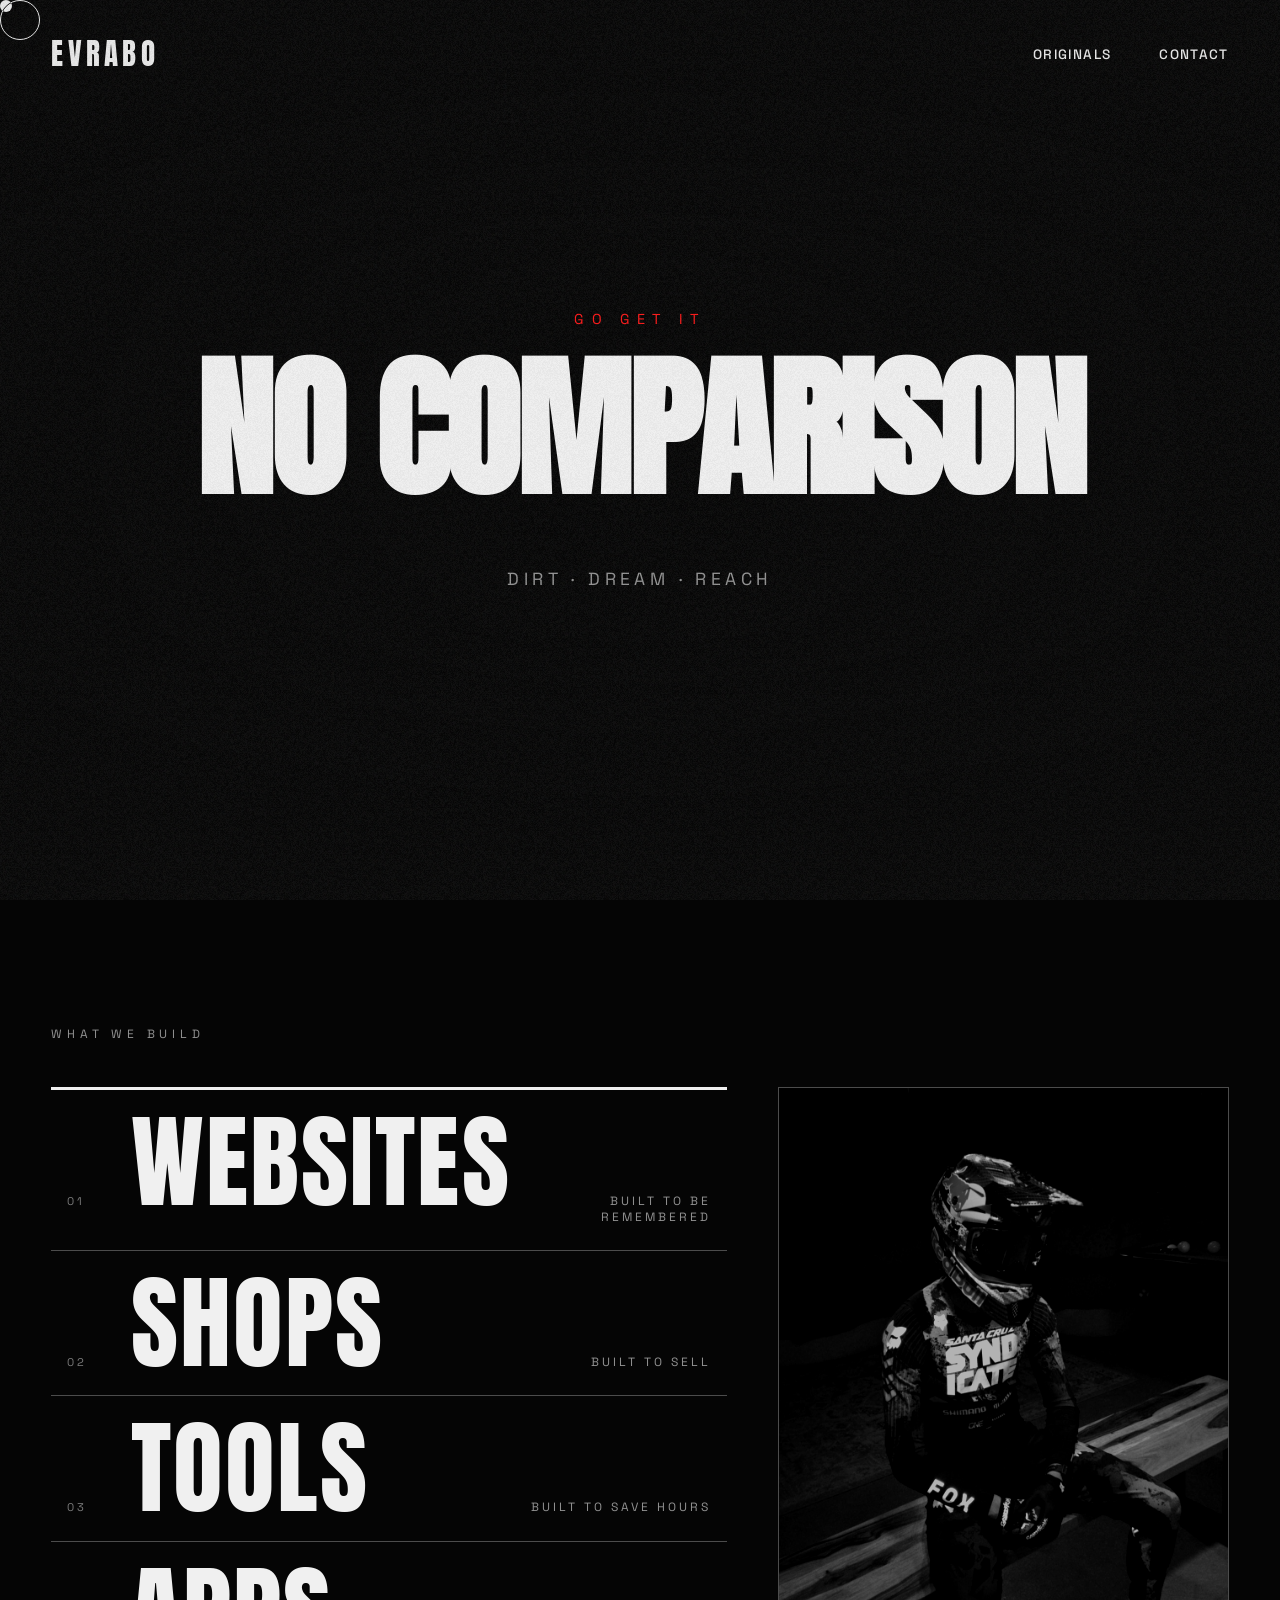
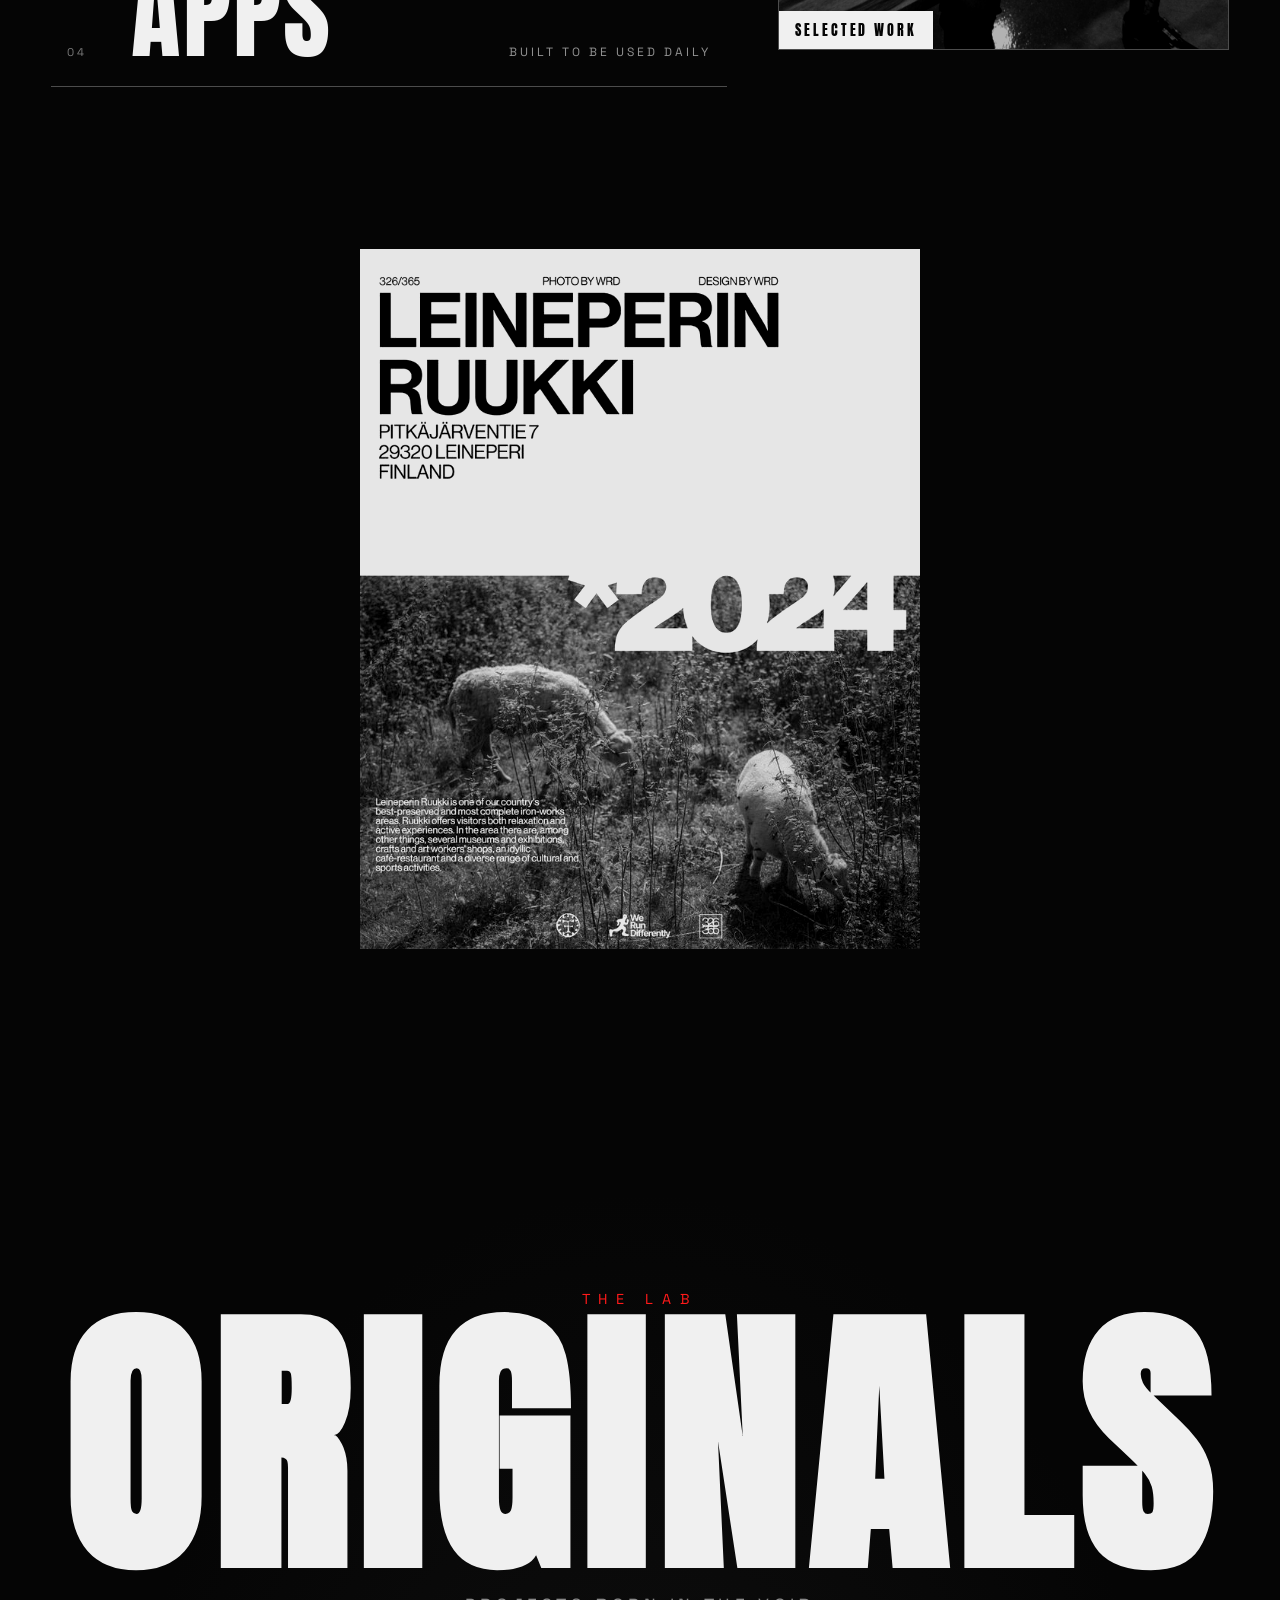
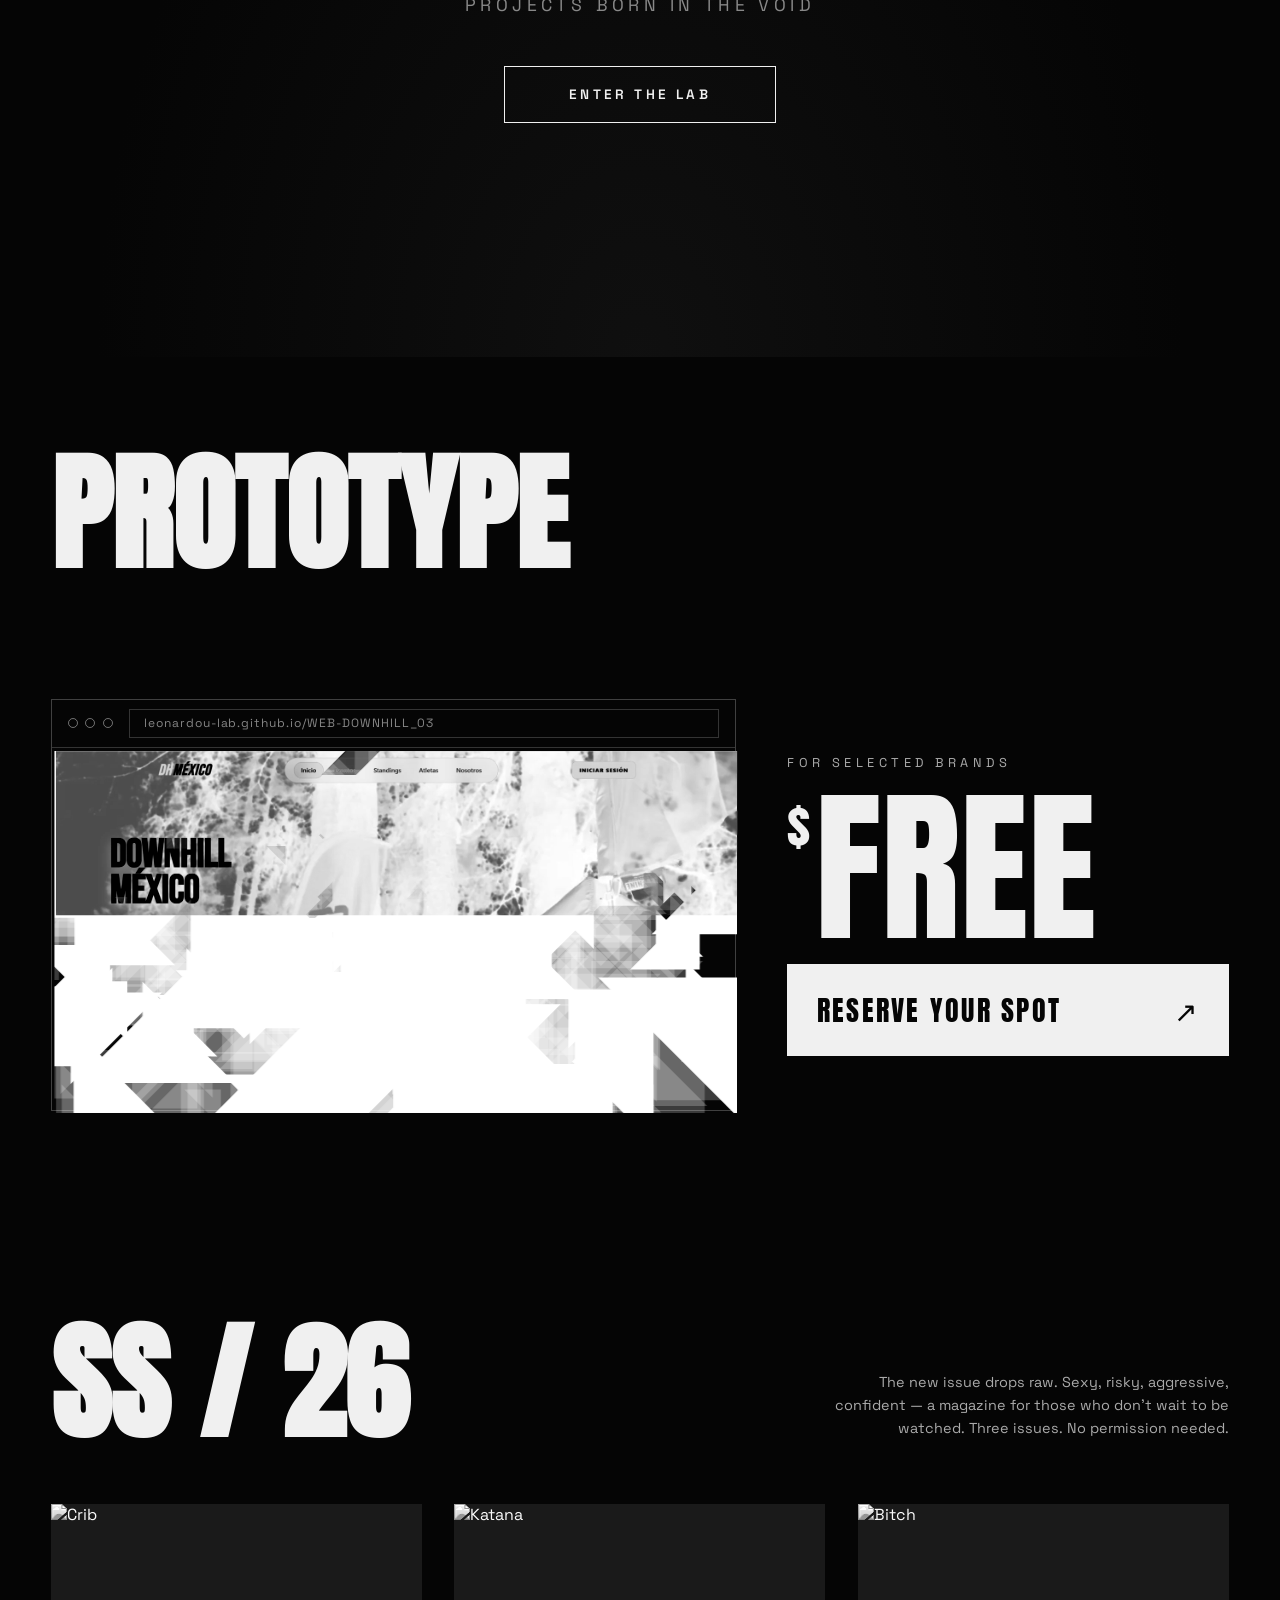
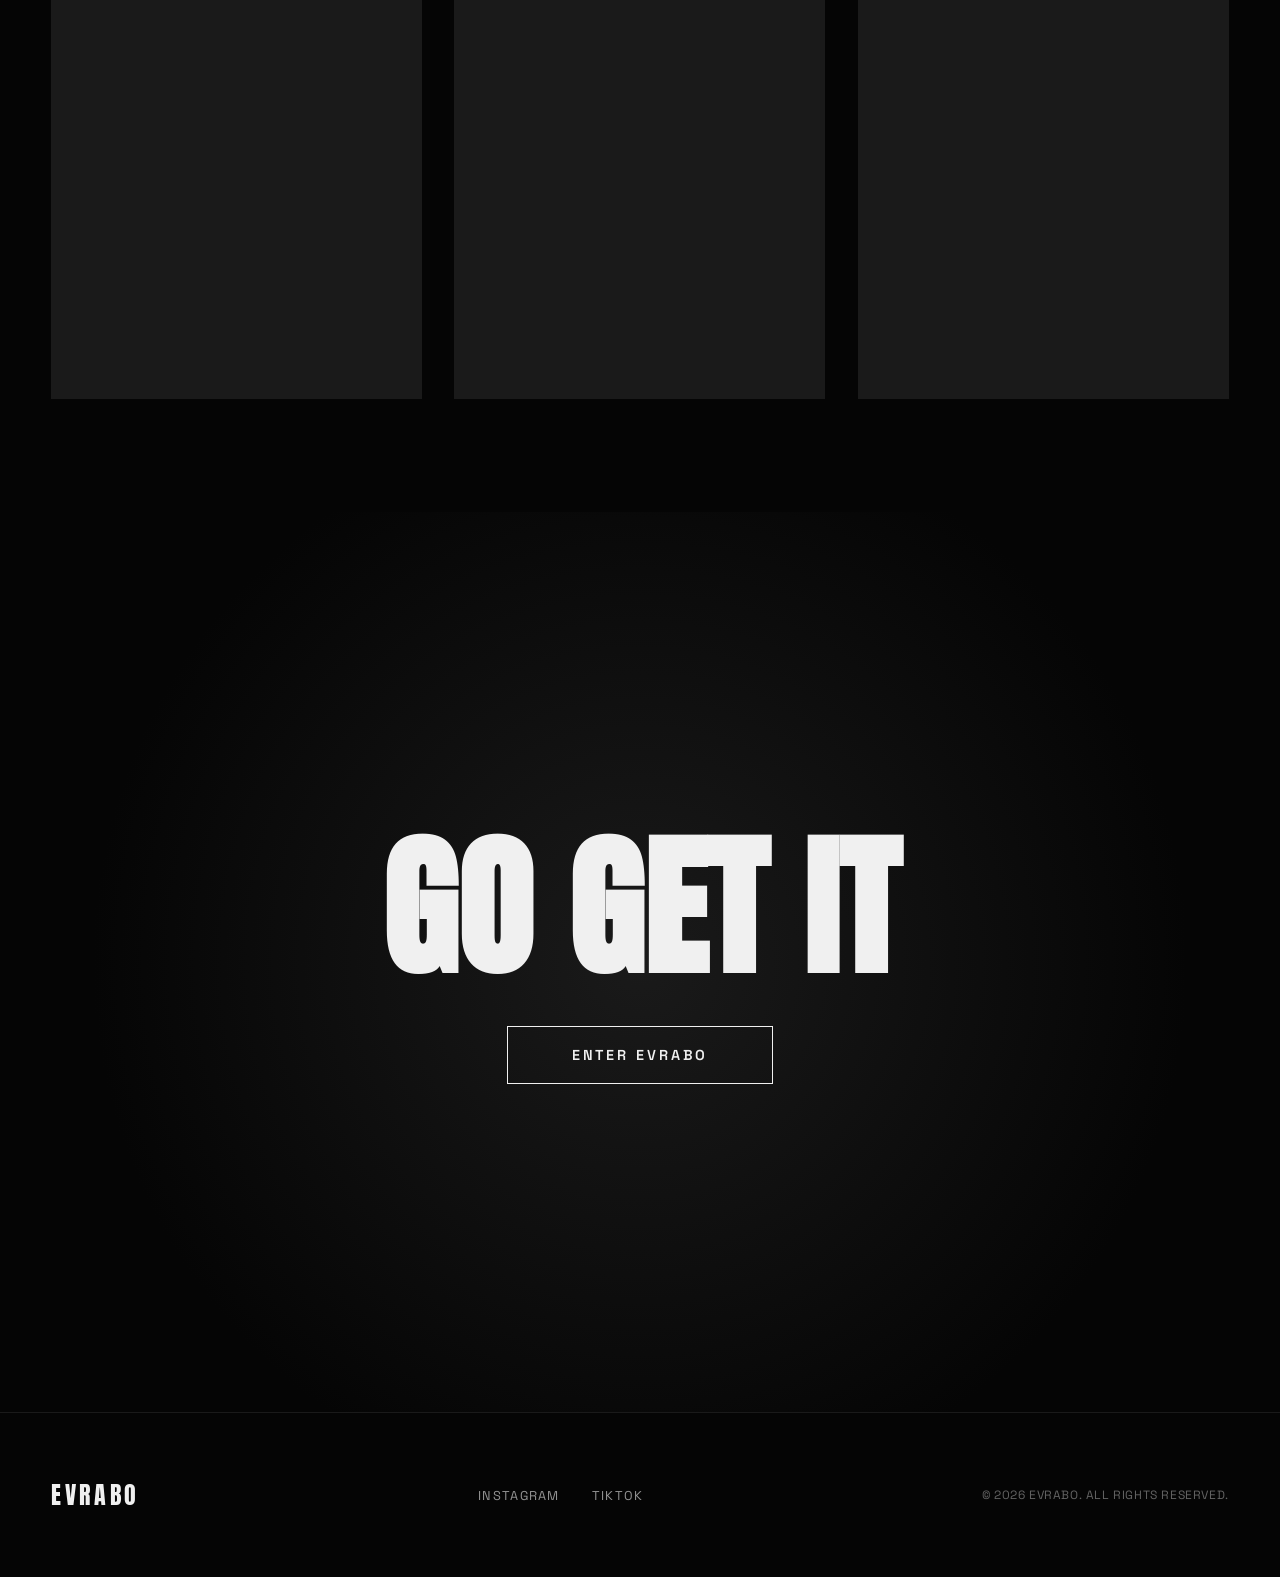
==== index.html @ df296a87 "Add evrabo page, intro assets, originals section; remove old entry videos; update pages" ====
<!DOCTYPE html>
<html lang="en">
<head>
  <meta charset="UTF-8">
  <meta name="viewport" content="width=device-width, initial-scale=1.0">
  <title>Evrabo</title>
  <meta name="description" content="EVRABO — Dirt · Dream · Reach. No comparison. We are Champions. No fear. Explore the originals.">
  <meta property="og:title" content="EVRABO">
  <meta property="og:description" content="Dirt · Dream · Reach. No comparison. We are Champions. No fear.">
  <meta property="og:type" content="website">
  <meta property="og:url" content="https://evrabo.com/">
  <meta property="og:image" content="https://evrabo.com/assets/images/LinearMomentum.jpg">
  <meta name="twitter:card" content="summary_large_image">
  <meta name="theme-color" content="#050505">
  <link rel="canonical" href="https://evrabo.com/">
  <script type="application/ld+json">
  {
    "@context": "https://schema.org",
    "@type": "Organization",
    "name": "EVRABO",
    "url": "https://evrabo.com/",
    "logo": "https://evrabo.com/assets/images/favicon.png",
    "description": "EVRABO — a magazine for the ones who move first. Photography, film, and writing built without compromise.",
    "sameAs": [
      "https://instagram.com/evrabo_",
      "https://tiktok.com/@evrabo_"
    ]
  }
  </script>
  <link rel="icon" type="image/png" href="assets/images/favicon.png">
  <link rel="preconnect" href="https://fonts.googleapis.com">
  <link rel="preconnect" href="https://fonts.gstatic.com" crossorigin>
  <link href="https://fonts.googleapis.com/css2?family=Space+Grotesk:wght@300;400;500;600;700&display=swap" rel="stylesheet">
  <link rel="preload" href="assets/fonts/Anton-latin.woff2" as="font" type="font/woff2" crossorigin>
  <link rel="stylesheet" href="assets/fonts/anton.css">
  <link rel="stylesheet" href="assets/intro.css">
  <style>
    *, *::before, *::after {
      margin: 0;
      padding: 0;
      box-sizing: border-box;
    }

    :root {
      --black: #050505;
      --white: #f0f0f0;
      --red: #ff1a1a;
      --gray: #1a1a1a;
    }

    html {
      scroll-behavior: smooth;
      overflow-x: clip;
    }

    .collection {
      margin-top: -5vh;
    }

    body {
      background: var(--black);
      color: var(--white);
      font-family: 'Space Grotesk', sans-serif;
      overflow-x: clip;
      cursor: none;
    }

    /* Custom Cursor */
    .cursor {
      position: fixed;
      width: 12px;
      height: 12px;
      background: var(--white);
      border-radius: 50%;
      pointer-events: none;
      z-index: 9999;
      mix-blend-mode: difference;
      transition: transform 0.1s ease;
    }

    .cursor-follower {
      position: fixed;
      width: 40px;
      height: 40px;
      border: 1px solid var(--white);
      border-radius: 50%;
      pointer-events: none;
      z-index: 9998;
      mix-blend-mode: difference;
      transition: transform 0.3s ease, width 0.3s ease, height 0.3s ease;
    }

    .cursor.hover {
      transform: scale(3);
      background: var(--red);
    }

    .cursor-follower.hover {
      width: 60px;
      height: 60px;
      border-color: var(--red);
    }

    /* Noise Overlay */
    .noise {
      position: fixed;
      top: 0;
      left: 0;
      width: 100%;
      height: 100%;
      pointer-events: none;
      z-index: 9990;
      opacity: 0.04;
      background-image: url("assets/images/noise.png");
    }

    /* Navigation */
    nav {
      position: fixed;
      top: 0;
      left: 0;
      width: 100%;
      padding: 2rem 4vw;
      display: flex;
      justify-content: space-between;
      align-items: center;
      z-index: 100;
      mix-blend-mode: difference;
    }

    .nav-logo {
      font-family: 'Anton', sans-serif;
      font-size: 1.8rem;
      letter-spacing: 0.15em;
      color: var(--white);
      text-decoration: none;
      transition: letter-spacing 0.4s ease;
    }

    .nav-logo:hover {
      letter-spacing: 0.3em;
    }

    .nav-links {
      display: flex;
      gap: 3rem;
      list-style: none;
    }

    .nav-links a {
      color: var(--white);
      text-decoration: none;
      font-size: 0.85rem;
      font-weight: 500;
      letter-spacing: 0.1em;
      text-transform: uppercase;
      position: relative;
      padding-bottom: 4px;
    }

    .nav-links a::after {
      content: '';
      position: absolute;
      bottom: 0;
      left: 0;
      width: 0;
      height: 1px;
      background: var(--red);
      transition: width 0.4s cubic-bezier(0.16, 1, 0.3, 1);
    }

    .nav-links a:hover::after {
      width: 100%;
    }

    .nav-links a:hover {
      color: var(--red);
    }

    /* Manifesto Section — Rapid-Cut Video Montage */
    .manifesto {
      position: relative;
      min-height: 100vh;
      width: 100%;
      overflow: hidden;
      background: var(--black);
      display: flex;
      align-items: center;
      justify-content: center;
      will-change: transform;
    }

    .manifesto-video-stack {
      position: absolute;
      top: 0;
      left: 0;
      width: 100%;
      height: 100%;
      z-index: 1;
    }

    .manifesto-video-bg {
      position: absolute;
      top: 0;
      left: 0;
      width: 100%;
      height: 100%;
      object-fit: cover;
      opacity: 0;
      transform: scale(1.12);
      transition: opacity 0.15s linear, transform 2.5s cubic-bezier(0.16, 1, 0.3, 1);
      will-change: opacity, transform;
      /* High contrast cinematic grade */
      filter: contrast(1.5) brightness(0.65) saturate(0.5);
    }

    .manifesto-video-bg.active {
      opacity: 1;
      transform: scale(1);
    }

    .manifesto-cut-flash {
      position: absolute;
      inset: 0;
      z-index: 2;
      background: var(--red);
      opacity: 0;
      pointer-events: none;
      transition: none;
      mix-blend-mode: screen;
    }

    .manifesto-cut-flash.punch {
      animation: cutFlash 0.1s ease-out;
    }

    @keyframes cutFlash {
      0% { opacity: 0.25; }
      50% { opacity: 0.08; }
      100% { opacity: 0; }
    }

    .manifesto-shake {
      animation: screenShake 0.12s ease-out;
    }

    @keyframes screenShake {
      0% { transform: translate(0, 0); }
      25% { transform: translate(-3px, 2px); }
      50% { transform: translate(3px, -2px); }
      75% { transform: translate(-2px, 1px); }
      100% { transform: translate(0, 0); }
    }

    .manifesto-overlay {
      position: absolute;
      inset: 0;
      z-index: 3;
      background:
        /* top/bottom gradient bars */
        linear-gradient(180deg, rgba(5,5,5,0.85) 0%, transparent 30%, transparent 70%, rgba(5,5,5,0.95) 100%),
        /* strong radial vignette */
        radial-gradient(ellipse at 50% 50%, transparent 20%, rgba(5,5,5,0.6) 60%, rgba(5,5,5,0.95) 100%);
      pointer-events: none;
    }

    .manifesto-grain {
      position: absolute;
      inset: 0;
      z-index: 4;
      opacity: 0.035;
      pointer-events: none;
      background-image: url("data:image/svg+xml,%3Csvg viewBox='0 0 256 256' xmlns='http://www.w3.org/2000/svg'%3E%3Cfilter id='noiseFilter'%3E%3CfeTurbulence type='fractalNoise' baseFrequency='0.9' numOctaves='3' stitchTiles='stitch'/%3E%3C/filter%3E%3Crect width='100%25' height='100%25' filter='url(%23noiseFilter)'/%3E%3C/svg%3E");
    }

    .manifesto-content {
      position: relative;
      z-index: 5;
      text-align: center;
      width: 100%;
      padding: 0 4vw;
    }

    .manifesto-kicker {
      font-family: 'Space Grotesk', sans-serif;
      font-size: clamp(0.7rem, 1.2vw, 0.9rem);
      letter-spacing: 0.5em;
      text-transform: uppercase;
      color: var(--red);
      margin-bottom: 2rem;
      opacity: 0;
      transform: translateY(30px);
      transition: all 1.4s cubic-bezier(0.25, 0.46, 0.45, 0.94);
      will-change: transform, opacity;
    }

    .manifesto-kicker.visible {
      opacity: 1;
      transform: translateY(0);
    }

    .manifesto-headline {
      font-family: 'Anton', sans-serif;
      font-size: clamp(3.5rem, 12vw, 11rem);
      line-height: 0.9;
      text-transform: uppercase;
      letter-spacing: -0.02em;
      color: var(--white);
      min-height: 1.1em;
    }

    .manifesto-headline .line {
      display: block;
      opacity: 0;
      transform: translateY(70px) scale(0.95);
      filter: blur(12px);
      transition: all 1.2s cubic-bezier(0.25, 0.46, 0.45, 0.94);
      will-change: transform, opacity;
    }

    .manifesto-headline .line.visible {
      opacity: 1;
      transform: translateY(0) scale(1);
      filter: blur(0);
    }

    .manifesto-sub {
      font-family: 'Space Grotesk', sans-serif;
      font-size: clamp(0.85rem, 1.5vw, 1.1rem);
      letter-spacing: 0.25em;
      text-transform: uppercase;
      color: var(--white);
      opacity: 0;
      margin-top: 2.5rem;
      transform: translateY(30px);
      transition: all 1.4s cubic-bezier(0.25, 0.46, 0.45, 0.94);
      will-change: transform, opacity;
    }

    .manifesto-sub.visible {
      opacity: 0.6;
      transform: translateY(0);
    }

    .manifesto-red-line {
      position: absolute;
      bottom: 0;
      left: 0;
      width: 100%;
      height: 3px;
      background: linear-gradient(90deg, transparent, var(--red), transparent);
      z-index: 5;
      opacity: 0.6;
    }

    /* Collection Section */
    .collection {
      position: relative;
      min-height: 100vh;
      display: flex;
      flex-direction: column;
      justify-content: center;
      padding: 10vh 4vw;
    }

    .collection-header {
      display: flex;
      justify-content: space-between;
      align-items: flex-end;
      margin-bottom: 4rem;
      flex-wrap: wrap;
      gap: 2rem;
    }

    .collection-title {
      font-family: 'Anton', sans-serif;
      font-size: clamp(3rem, 10vw, 8rem);
      line-height: 0.9;
      text-transform: uppercase;
    }

    .collection-desc {
      max-width: 400px;
      font-size: 0.9rem;
      line-height: 1.6;
      opacity: 0.7;
      text-align: right;
    }

    .collection-grid {
      display: grid;
      grid-template-columns: repeat(auto-fit, minmax(300px, 1fr));
      gap: 2rem;
    }

    @keyframes cardFloat {
      0%, 100% { transform: translateY(0); }
      50% { transform: translateY(-8px); }
    }

    .collection-card {
      position: relative;
      display: block;
      aspect-ratio: 3/4;
      background: var(--gray);
      overflow: hidden;
      cursor: pointer;
      animation: cardFloat 6s ease-in-out infinite;
      will-change: transform;
      text-decoration: none;
      color: inherit;
    }

    .collection-card:nth-child(1) { animation-delay: 0s; }
    .collection-card:nth-child(2) { animation-delay: -2s; }
    .collection-card:nth-child(3) { animation-delay: -4s; }

    .collection-card .card-glitch {
      position: absolute;
      inset: 0;
      background: var(--red);
      mix-blend-mode: multiply;
      opacity: 0;
      transition: opacity 0.1s ease;
      z-index: 2;
    }

    .collection-card:hover .card-glitch {
      opacity: 0.3;
      animation: glitchFlash 0.3s ease;
    }

    @keyframes glitchFlash {
      0%, 100% { opacity: 0; }
      20% { opacity: 0.4; }
      40% { opacity: 0.1; }
      60% { opacity: 0.5; }
      80% { opacity: 0.2; }
    }

    .collection-card img {
      width: 100%;
      height: 100%;
      object-fit: cover;
      filter: grayscale(100%) contrast(1.1);
      transition: all 0.6s ease;
    }

    .collection-card:hover img {
      filter: grayscale(0%) contrast(1.2);
      transform: scale(1.05);
    }

    .card-info {
      position: absolute;
      bottom: 0;
      left: 0;
      right: 0;
      padding: 2rem 1.5rem 1.5rem;
      background: linear-gradient(to top, rgba(0,0,0,0.9), transparent);
      z-index: 3;
      transform: translateY(20px);
      opacity: 0;
      transition: all 0.4s ease;
    }

    .collection-card:hover .card-info {
      transform: translateY(0);
      opacity: 1;
    }

    .card-name {
      font-family: 'Anton', sans-serif;
      font-size: 1.5rem;
      text-transform: uppercase;
      letter-spacing: 0.05em;
    }

    .card-issue {
      font-size: 0.85rem;
      opacity: 0.6;
      margin-top: 0.3rem;
    }

    /* Originals Promo Section */
    .originals-promo {
      position: relative;
      min-height: 100vh;
      width: 100%;
      display: flex;
      flex-direction: column;
      align-items: center;
      justify-content: center;
      padding: 10vh 4vw;
      overflow: hidden;
      background: var(--black);
      z-index: 1;
    }

    .originals-promo::before {
      content: '';
      position: absolute;
      inset: 0;
      background:
        radial-gradient(ellipse at 50% 100%, rgba(26,26,26,0.5) 0%, var(--black) 60%);
      z-index: 0;
      pointer-events: none;
    }

    .originals-promo-content {
      position: relative;
      z-index: 1;
      display: flex;
      flex-direction: column;
      align-items: center;
      text-align: center;
      gap: 1.8rem;
    }

    .originals-promo-kicker {
      font-family: 'Space Grotesk', sans-serif;
      font-size: clamp(0.7rem, 1.2vw, 0.9rem);
      letter-spacing: 0.6em;
      text-transform: uppercase;
      color: var(--red);
    }

    .originals-promo-title {
      font-family: 'Anton', sans-serif;
      font-size: clamp(6rem, 22vw, 18rem);
      line-height: 0.8;
      text-transform: uppercase;
      letter-spacing: 0.04em;
      color: var(--white);
    }

    .originals-promo-desc {
      max-width: 480px;
      font-size: clamp(0.9rem, 1.5vw, 1.1rem);
      line-height: 1.7;
      letter-spacing: 0.25em;
      text-transform: uppercase;
      opacity: 0.55;
    }

    .originals-promo-btn {
      position: relative;
      display: inline-block;
      margin-top: 1rem;
      padding: 1.2rem 4rem;
      border: 1px solid var(--white);
      color: var(--white);
      text-decoration: none;
      font-family: 'Space Grotesk', sans-serif;
      font-weight: 600;
      font-size: 0.85rem;
      letter-spacing: 0.25em;
      text-transform: uppercase;
      transition: all 0.4s cubic-bezier(0.16, 1, 0.3, 1);
      overflow: hidden;
    }

    .originals-promo-btn::before {
      content: '';
      position: absolute;
      top: 0;
      left: -100%;
      width: 100%;
      height: 100%;
      background: var(--red);
      transition: left 0.4s cubic-bezier(0.16, 1, 0.3, 1);
      z-index: -1;
    }

    .originals-promo-btn:hover::before {
      left: 0;
    }

    .originals-promo-btn:hover {
      border-color: var(--red);
      color: var(--white);
    }

    /* Footer CTA */
    .footer-cta {
      position: relative;
      min-height: 100vh;
      display: flex;
      flex-direction: column;
      align-items: center;
      justify-content: center;
      text-align: center;
      padding: 10vh 4vw;
      overflow: hidden;
    }

    .footer-cta::before {
      content: '';
      position: absolute;
      inset: 0;
      background: radial-gradient(circle at center, var(--gray) 0%, var(--black) 70%);
      z-index: 0;
    }

    .cta-title {
      position: relative;
      z-index: 1;
      font-family: 'Anton', sans-serif;
      font-size: clamp(3rem, 12vw, 10rem);
      line-height: 0.9;
      text-transform: uppercase;
      margin-bottom: 3rem;
    }

    .cta-btn {
      position: relative;
      z-index: 1;
      display: inline-block;
      padding: 1.2rem 4rem;
      border: 1px solid var(--white);
      color: var(--white);
      text-decoration: none;
      font-family: 'Space Grotesk', sans-serif;
      font-weight: 600;
      font-size: 0.9rem;
      letter-spacing: 0.2em;
      text-transform: uppercase;
      transition: all 0.4s cubic-bezier(0.16, 1, 0.3, 1);
      overflow: hidden;
    }

    .cta-btn::before {
      content: '';
      position: absolute;
      top: 0;
      left: -100%;
      width: 100%;
      height: 100%;
      background: var(--white);
      transition: left 0.4s cubic-bezier(0.16, 1, 0.3, 1);
      z-index: -1;
    }

    .cta-btn:hover::before {
      left: 0;
    }

    .cta-btn:hover {
      color: var(--black);
    }

    .cta-btn:hover {
      border-color: var(--red);
    }

    .cta-btn::after {
      content: '';
      position: absolute;
      top: 50%;
      left: 50%;
      width: 0;
      height: 0;
      background: var(--red);
      border-radius: 50%;
      transform: translate(-50%, -50%);
      transition: width 0.6s ease, height 0.6s ease;
      z-index: -2;
    }

    .cta-btn:hover::after {
      width: 300px;
      height: 300px;
    }

    /* Footer */
    footer {
      padding: 4rem 4vw;
      border-top: 1px solid var(--gray);
      display: flex;
      justify-content: space-between;
      align-items: center;
      flex-wrap: wrap;
      gap: 2rem;
    }

    .footer-logo {
      font-family: 'Anton', sans-serif;
      font-size: 1.5rem;
      letter-spacing: 0.15em;
    }

    .footer-links {
      display: flex;
      gap: 2rem;
      list-style: none;
    }

    .footer-links a {
      color: var(--white);
      text-decoration: none;
      font-size: 0.8rem;
      letter-spacing: 0.1em;
      text-transform: uppercase;
      opacity: 0.6;
      transition: opacity 0.3s ease;
    }

    .footer-links a:hover {
      opacity: 1;
      color: var(--red);
    }

    .footer-copy {
      font-size: 0.75rem;
      opacity: 0.4;
      letter-spacing: 0.05em;
    }

    /* Glitch effect class */
    .glitch-text {
      position: relative;
    }

    .glitch-text::before,
    .glitch-text::after {
      content: attr(data-text);
      position: absolute;
      top: 0;
      left: 0;
      width: 100%;
      height: 100%;
      opacity: 0;
    }

    .glitch-text.active::before {
      animation: glitch-1 0.3s ease;
      color: var(--red);
      z-index: -1;
      opacity: 0.8;
    }

    .glitch-text.active::after {
      animation: glitch-2 0.3s ease;
      color: cyan;
      z-index: -2;
      opacity: 0.8;
    }

    @keyframes glitch-1 {
      0%, 100% { clip-path: inset(0 0 0 0); transform: translate(0); }
      20% { clip-path: inset(20% 0 60% 0); transform: translate(-3px, 2px); }
      40% { clip-path: inset(50% 0 30% 0); transform: translate(3px, -2px); }
      60% { clip-path: inset(10% 0 80% 0); transform: translate(-2px, 1px); }
      80% { clip-path: inset(70% 0 10% 0); transform: translate(2px, -1px); }
    }

    @keyframes glitch-2 {
      0%, 100% { clip-path: inset(0 0 0 0); transform: translate(0); }
      20% { clip-path: inset(60% 0 20% 0); transform: translate(3px, -2px); }
      40% { clip-path: inset(30% 0 50% 0); transform: translate(-3px, 2px); }
      60% { clip-path: inset(80% 0 10% 0); transform: translate(2px, -1px); }
      80% { clip-path: inset(10% 0 70% 0); transform: translate(-2px, 1px); }
    }


    /* Scroll-Driven 3:4 Vertical Image Sequence */
    .image-sequence[hidden] { display: none; }

    .image-sequence {
      position: relative;
      width: 100%;
      background: var(--black);
      z-index: 1;
    }

    .image-sequence-sticky {
      position: sticky;
      top: 0;
      height: 100vh;
      width: 100%;
      overflow: hidden;
      background: var(--black);
    }

    .image-sequence-sticky img {
      position: absolute;
      inset: 0;
      width: 100%;
      height: 100%;
      object-fit: cover;
      opacity: 0;
      transform: scale(1.4) rotate(2deg) translateY(3%);
      filter: contrast(1.15) saturate(0.9) blur(15px) brightness(0.7);
      transition: opacity 0.35s cubic-bezier(0.16, 1, 0.3, 1),
                  transform 0.35s cubic-bezier(0.16, 1, 0.3, 1),
                  filter 0.35s cubic-bezier(0.16, 1, 0.3, 1);
      will-change: opacity, transform, filter, object-position;
      z-index: 0;
    }

    .image-sequence-sticky img.active {
      opacity: 1;
      transform: scale(1) rotate(0) translateY(0);
      filter: contrast(1.1) saturate(0.85) blur(0) brightness(1);
      z-index: 1;
    }

    /* Feature image — placeholder, swap the src in .feature img */
    .feature {
      position: relative;
      width: 100%;
      display: flex;
      align-items: center;
      justify-content: center;
      padding: 6vh 4vw 12vh;
      background: var(--black);
      z-index: 1;
    }

    .feature img {
      display: block;
      width: min(92vw, 560px);
      height: auto;
      aspect-ratio: 4 / 5;
      object-fit: cover;
      filter: grayscale(100%) contrast(1.15) brightness(0.9);
      opacity: 0;
      transform: translateY(40px);
      transition: opacity 1.1s cubic-bezier(0.16, 1, 0.3, 1), transform 1.1s cubic-bezier(0.16, 1, 0.3, 1);
    }

    .feature img.in { opacity: 1; transform: none; }

    /* Free prototype offer + application dialog */
    .offer {
      position: relative;
      width: 100%;
      height: 100vh;
      height: 100svh;
      min-height: 520px;
      display: flex;
      flex-direction: column;
      padding: 11vh 4vw 5vh;
      background: var(--black);
      z-index: 1;
    }

    /* Same header language as SS / 26: giant Anton title. */
    .offer-header { margin-bottom: 3vh; }

    .offer-title {
      font-family: 'Anton', sans-serif;
      font-size: clamp(3rem, min(10vw, 15vh), 8rem);
      line-height: 0.9;
      text-transform: uppercase;
      color: var(--white);
    }

    /* Window (left) + deal column (right): a framed preview, not a full-width banner. */
    .offer-body {
      flex: 1;
      min-height: 0;
      display: grid;
      grid-template-columns: minmax(0, 1.55fr) minmax(0, 1fr);
      gap: 4vw;
      align-items: center;
    }

    .offer-side {
      display: flex;
      flex-direction: column;
      gap: 1.6rem;
    }

    .offer-price {
      display: flex;
      align-items: flex-start;
      font-family: 'Anton', sans-serif;
      font-size: clamp(5rem, 13vw, 11rem);
      line-height: 0.85;
      text-transform: uppercase;
      color: var(--white);
    }

    .offer-price i { font-style: normal; font-size: 0.3em; margin: 0.15em 0.1em 0 0; }

    .offer-for {
      font-size: 0.8rem;
      letter-spacing: 0.35em;
      text-transform: uppercase;
      opacity: 0.7;
    }

    /* The call to action: solid white block, impossible to miss. */
    .offer-btn {
      display: flex;
      justify-content: space-between;
      align-items: center;
      gap: 1rem;
      padding: 1.5rem 1.8rem;
      background: var(--white);
      color: var(--black);
      border: 1px solid var(--white);
      text-decoration: none;
      font-family: 'Anton', sans-serif;
      font-size: clamp(1.3rem, 2.2vw, 2rem);
      letter-spacing: 0.08em;
      text-transform: uppercase;
      transition: background 0.3s ease, color 0.3s ease;
    }

    .offer-btn:hover { background: var(--black); color: var(--white); }

    /* The prototype: grayscale like the SS / 26 cards, colour on hover. Particles assemble it once. */
    .offer-window {
      display: flex;
      flex-direction: column;
      border: 1px solid rgba(240, 240, 240, 0.25);
      background: var(--black);
    }

    .offer-bar {
      display: flex;
      align-items: center;
      gap: 1rem;
      padding: 0.55rem 1rem;
      border-bottom: 1px solid rgba(240, 240, 240, 0.2);
    }

    .offer-dots { display: flex; gap: 0.45rem; }
    .offer-dots i { width: 10px; height: 10px; border: 1px solid rgba(240, 240, 240, 0.45); border-radius: 50%; }

    .offer-url {
      flex: 1;
      min-width: 0;
      padding: 0.35rem 0.9rem;
      border: 1px solid rgba(240, 240, 240, 0.2);
      font-size: 0.75rem;
      letter-spacing: 0.08em;
      color: rgba(240, 240, 240, 0.55);
      text-decoration: none;
      white-space: nowrap;
      overflow: hidden;
      text-overflow: ellipsis;
      transition: color 0.3s ease, border-color 0.3s ease, background 0.3s ease;
    }

    .offer-url:hover { color: var(--black); background: var(--white); border-color: var(--white); }

    .offer-build {
      position: relative;
      display: block;
      aspect-ratio: 1600 / 849;
      width: 100%;
      overflow: hidden;
      color: inherit;
      text-decoration: none;
    }

    .offer-build img {
      display: block;
      width: 100%;
      height: 100%;
      object-fit: cover;
      object-position: 20% top;
      filter: grayscale(100%) contrast(1.1);
      transition: filter 0.6s ease, transform 0.9s cubic-bezier(0.16, 1, 0.3, 1);
    }

    .offer-build:hover img { filter: grayscale(0%) contrast(1.2); transform: scale(1.03); }

    .offer-build canvas {
      position: absolute;
      inset: 0;
      width: 100%;
      height: 100%;
      pointer-events: none;
      mix-blend-mode: difference;
    }

    .offer.armed .offer-build img { opacity: 0; }
    .offer.armed.revealing .offer-build img { opacity: 1; }

    /* Mobile Menu Toggle */
    .nav-toggle {
      display: none;
      flex-direction: column;
      justify-content: center;
      gap: 6px;
      width: 32px;
      height: 32px;
      background: transparent;
      border: none;
      cursor: pointer;
      z-index: 200;
      padding: 0;
    }

    .nav-toggle span {
      display: block;
      width: 100%;
      height: 2px;
      background: var(--white);
      transition: all 0.3s ease;
    }

    .nav-toggle.active span:nth-child(1) {
      transform: translateY(8px) rotate(45deg);
    }

    .nav-toggle.active span:nth-child(2) {
      opacity: 0;
    }

    .nav-toggle.active span:nth-child(3) {
      transform: translateY(-8px) rotate(-45deg);
    }

    .nav-mobile {
      position: fixed;
      inset: 0;
      background: var(--black);
      z-index: 99;
      display: flex;
      align-items: center;
      justify-content: center;
      opacity: 0;
      pointer-events: none;
      transition: opacity 0.4s ease;
    }

    .nav-mobile.open {
      opacity: 1;
      pointer-events: auto;
    }

    .nav-mobile-links {
      list-style: none;
      display: flex;
      flex-direction: column;
      gap: 2rem;
      text-align: center;
    }

    .nav-mobile-links a {
      font-family: 'Anton', sans-serif;
      font-size: clamp(2.5rem, 10vw, 5rem);
      text-transform: uppercase;
      letter-spacing: 0.05em;
      color: var(--white);
      text-decoration: none;
      transition: color 0.3s ease;
    }

    .nav-mobile-links a:hover {
      color: var(--red);
    }

    /* Responsive */

    @media (max-width: 768px) {
      .nav-links { display: none; }
      .nav-toggle { display: flex; }
      .manifesto { min-height: 80vh; }
      .manifesto-headline { font-size: clamp(2.5rem, 14vw, 5rem); }
      .collection-desc { text-align: left; }
      .cursor, .cursor-follower { display: none; }
      body { cursor: auto; }
      .originals-promo-title {
        font-size: clamp(4.5rem, 18vw, 10rem);
      }
      .offer { padding: 10vh 5vw 4vh; }
      .offer { height: auto; }
      .offer-header { margin-bottom: 2vh; }
      .offer-body { grid-template-columns: 1fr; gap: 3vh; }
      .offer-price { font-size: clamp(4.5rem, 24vw, 8rem); }
      .offer-url { font-size: 0.6rem; }
    }

    /* Only affects users who opted into reduced motion at the OS level */
    @media (prefers-reduced-motion: reduce) {
      html { scroll-behavior: auto; }
      .manifesto-cut-flash.punch,
      .manifesto-shake { animation: none; }
    }

    .sr-only {
      position: absolute;
      width: 1px;
      height: 1px;
      padding: 0;
      margin: -1px;
      overflow: hidden;
      clip: rect(0, 0, 0, 0);
      white-space: nowrap;
      border: 0;
    }
    /* What we build: hard-ruled capability list with image preview */
    .build {
      position: relative;
      z-index: 2;
      padding: 14vh 4vw 12vh;
      background: var(--black);
    }

    .build-kicker {
      font-size: 0.75rem;
      letter-spacing: 0.4em;
      text-transform: uppercase;
      opacity: 0.6;
      margin-bottom: 5vh;
    }

    .build-grid {
      display: grid;
      grid-template-columns: 1.5fr 1fr;
      gap: 4vw;
      align-items: start;
    }

    .build-list { list-style: none; border-top: 3px solid var(--white); }

    .build-row {
      display: grid;
      grid-template-columns: 3rem 1fr auto;
      align-items: baseline;
      gap: 1rem;
      padding: 1.6rem 1rem;
      border-bottom: 1px solid rgba(240, 240, 240, 0.3);
      color: var(--white);
      text-decoration: none;
      transition: background 0.25s ease, color 0.25s ease, padding 0.25s ease;
    }

    .build-row b {
      font-weight: 400;
      font-size: 0.7rem;
      letter-spacing: 0.25em;
      opacity: 0.5;
    }

    .build-name {
      font-family: 'Anton', sans-serif;
      font-size: clamp(3rem, 8vw, 7rem);
      line-height: 0.9;
      letter-spacing: 0.02em;
      text-transform: uppercase;
    }

    .build-line {
      font-size: 0.75rem;
      letter-spacing: 0.25em;
      text-transform: uppercase;
      opacity: 0.6;
      text-align: right;
    }

    .build-row:hover,
    .build-row:focus-visible { background: var(--white); color: var(--black); padding-left: 1.8rem; outline: none; }

    .build-preview {
      position: sticky;
      top: 14vh;
      aspect-ratio: 4 / 5;
      overflow: hidden;
      border: 1px solid rgba(240, 240, 240, 0.3);
      pointer-events: none;
    }

    .build-preview img {
      position: absolute;
      inset: 0;
      width: 100%;
      height: 100%;
      object-fit: cover;
      filter: grayscale(100%) contrast(1.2) brightness(0.7);
      opacity: 0;
      transition: opacity 0.35s ease;
    }

    .build-preview img.on { opacity: 1; }

    .build-preview figcaption {
      position: absolute;
      left: 0;
      bottom: 0;
      padding: 0.5rem 1rem;
      background: var(--white);
      color: var(--black);
      font-family: 'Anton', sans-serif;
      letter-spacing: 0.2em;
      text-transform: uppercase;
      font-size: 0.9rem;
    }

    @media (max-width: 900px) {
      .build-grid { grid-template-columns: 1fr; }
      .build-preview { display: none; }
      .build-row { grid-template-columns: 2.2rem 1fr; }
      .build-line { grid-column: 2; text-align: left; }
    }

  </style>
</head>
<body>
  <h1 class="sr-only">EVRABO — Dirt · Dream · Reach</h1>
  <div id="ev-intro" role="presentation"><span>EVRABO®</span></div>

  <div class="cursor"></div>
  <div class="cursor-follower"></div>
  <div class="noise"></div>

  <nav>
    <a href="#" class="nav-logo">EVRABO</a>
    <ul class="nav-links">
      <li><a href="originals.html">Originals</a></li>
      <li><a href="contact.html">Contact</a></li>
    </ul>
      <button class="nav-toggle" aria-label="Open menu" aria-expanded="false">
      <span></span>
      <span></span>
      <span></span>
    </button>
  </nav>
  <div class="nav-mobile">
    <ul class="nav-mobile-links">
      <li><a href="originals.html">Originals</a></li>
      <li><a href="contact.html">Contact</a></li>
    </ul>
  </div>


  <section class="manifesto" id="manifesto">
    <!-- 
      RAPID-CUT VIDEO MONTAGE — Stack multiple videos, they cycle aggressively.
      SWAP THESE SOURCES with your own footage: cars, soldiers, bull riding, etc.
      Place .mp4 files in assets/videos/ and update the src attributes below.
    -->
    <div class="manifesto-video-stack" id="manifesto-video-stack">
      <video class="manifesto-video-bg" autoplay muted loop playsinline preload="auto">
        <source src="assets/videos/Video1.mp4" type="video/mp4">
      </video>
      <video class="manifesto-video-bg" autoplay muted loop playsinline preload="auto">
        <source src="assets/videos/Video2.mp4" type="video/mp4">
      </video>
      <video class="manifesto-video-bg" autoplay muted loop playsinline preload="auto">
        <source src="assets/videos/Video3.mp4" type="video/mp4">
      </video>
      <video class="manifesto-video-bg" autoplay muted loop playsinline preload="auto">
        <source src="assets/videos/Video4.mp4" type="video/mp4">
      </video>
      <video class="manifesto-video-bg" autoplay muted loop playsinline preload="auto">
        <source src="assets/videos/Video5.mp4" type="video/mp4">
      </video>
      <video class="manifesto-video-bg" autoplay muted loop playsinline preload="auto">
        <source src="assets/videos/Video6.mp4" type="video/mp4">
      </video>
      <video class="manifesto-video-bg" autoplay muted loop playsinline preload="auto">
        <source src="assets/videos/Video7.mp4" type="video/mp4">
      </video>
    </div>

    <div class="manifesto-cut-flash" id="manifesto-cut-flash"></div>
    <div class="manifesto-overlay"></div>
    <div class="manifesto-grain"></div>

    <div class="manifesto-content">
      <div class="manifesto-kicker" id="manifesto-kicker">Go get it</div>
      <h2 class="manifesto-headline" id="manifesto-headline">
        <span class="line" data-index="0">NO COMPARISON</span>
      </h2>
      <p class="manifesto-sub" id="manifesto-sub">Dirt · Dream · Reach</p>
    </div>

  </section>


  <section class="build" aria-label="What we build">
    <div class="build-kicker">What we build</div>
    <div class="build-grid">
      <ul class="build-list">
        <li><a class="build-row" href="https://leonardou-lab.github.io/WEB-DOWNHILL_03/index.html" target="_blank" rel="noopener noreferrer" data-preview="0"><b>01</b><span class="build-name">Websites</span><span class="build-line">Built to be remembered</span></a></li>
        <li><a class="build-row" href="https://aid-branding.myshopify.com/" target="_blank" rel="noopener noreferrer" data-preview="1"><b>02</b><span class="build-name">Shops</span><span class="build-line">Built to sell</span></a></li>
        <li><a class="build-row" href="contact.html" data-preview="-1"><b>03</b><span class="build-name">Tools</span><span class="build-line">Built to save hours</span></a></li>
        <li><a class="build-row" href="contact.html" data-preview="-1"><b>04</b><span class="build-name">Apps</span><span class="build-line">Built to be used daily</span></a></li>
      </ul>
      <figure class="build-preview" aria-hidden="true">
        <img src="assets/images/pICdH.jpg" alt="" loading="lazy" decoding="async">
        <img src="assets/Originals/AID_LOGO.png" alt="" loading="lazy" decoding="async">
        <figcaption>Selected work</figcaption>
      </figure>
    </div>
  </section>

  <section class="image-sequence" id="image-sequence" hidden>
    <div class="image-sequence-sticky">
      <img class="active" src="assets/images/Indx/a.jpg" alt="" loading="lazy" decoding="async">
      <img src="assets/images/Indx/b.jpg" alt="" loading="lazy" decoding="async">
      <img src="assets/images/Indx/c.jpg" alt="" loading="lazy" decoding="async">
      <img src="assets/images/Indx/d.jpg" alt="" loading="lazy" decoding="async">
      <img src="assets/images/Indx/f.jpg" alt="" loading="lazy" decoding="async">
      <img src="assets/images/Indx/h.jpg" alt="" loading="lazy" decoding="async">
      <img src="assets/images/Indx/i.jpg" alt="" loading="lazy" decoding="async">
      <img src="assets/images/Indx/image%20%2812%29.jpg" alt="" loading="lazy" decoding="async">
      <img src="assets/images/Indx/j.jpg" alt="" loading="lazy" decoding="async">
    </div>
  </section>

  <section class="feature" id="feature">
    <img src="assets/images/Mustbe.webp" alt="" loading="lazy" decoding="async">
  </section>


  <section class="originals-promo" id="originals">
    <div class="originals-promo-content">
      <div class="originals-promo-kicker">The Lab</div>
      <h2 class="originals-promo-title glitch-text" data-text="ORIGINALS">ORIGINALS</h2>
      <p class="originals-promo-desc">Projects born in the void</p>
      <a href="originals.html" class="originals-promo-btn">Enter the Lab</a>
    </div>
  </section>

  <section class="offer" id="offer" aria-label="Free prototype">
    <div class="offer-header">
      <h2 class="offer-title glitch-text" data-text="PROTOTYPE">PROTOTYPE</h2>
    </div>
    <div class="offer-body">
      <div class="offer-window">
      <div class="offer-bar">
        <span class="offer-dots" aria-hidden="true"><i></i><i></i><i></i></span>
        <a class="offer-url" href="https://leonardou-lab.github.io/WEB-DOWNHILL_03/index.html" target="_blank" rel="noopener noreferrer" title="Open the live site">leonardou-lab.github.io/WEB-DOWNHILL_03</a>
      </div>
      <a class="offer-build" id="offer-build" href="contact.html#reserve" aria-label="Reserve your spot" title="Reserve your spot">
        <img src="assets/images/DHMEX.webp" alt="Downhill México website" loading="lazy" decoding="async">
        <canvas id="offer-canvas" aria-hidden="true"></canvas>
      </a>
      </div>
      <div class="offer-side">
        <div class="offer-for">For selected brands</div>
        <div class="offer-price"><i>$</i>Free</div>
        <a href="contact.html#reserve" class="offer-btn"><span>Reserve your spot</span><span aria-hidden="true">&#8599;</span></a>
      </div>
    </div>
  </section>


  <section class="collection" id="collection">
    <div class="collection-header">
      <h2 class="collection-title glitch-text" data-text="SS / 26">SS / 26</h2>
      <p class="collection-desc">
        The new issue drops raw. Sexy, risky, aggressive, confident — a magazine 
        for those who don't wait to be watched. Three issues. No permission needed.
      </p>
    </div>
    <div class="collection-grid">
      <a href="404.html" class="collection-card">
        <div class="card-glitch"></div>
        <img src="https://cdn.cosmos.so/f2565b51-87f6-4f00-aa54-e2ea4bb8ceb9?format=jpeg" alt="Crib" loading="lazy" decoding="async">
        <div class="card-info">
          <div class="card-name">Crib</div>
          <div class="card-issue">Issue I</div>
        </div>
      </a>
      <a href="404.html" class="collection-card">
        <div class="card-glitch"></div>
        <img src="https://cdn.cosmos.so/13e21033-3c05-4aa2-98df-1edf49d80528?format=jpeg" alt="Katana" loading="lazy" decoding="async">
        <div class="card-info">
          <div class="card-name">Katana</div>
          <div class="card-issue">Issue II</div>
        </div>
      </a>
      <a href="404.html" class="collection-card">
        <div class="card-glitch"></div>
        <img src="https://cdn.cosmos.so/eed1465f-b629-4aff-9b6a-a17889c6bc29?format=jpeg" alt="Bitch" loading="lazy" decoding="async">
        <div class="card-info">
          <div class="card-name">Bitch</div>
          <div class="card-issue">Issue III</div>
        </div>
      </a>
    </div>
  </section>

  <section class="footer-cta" id="contact">
    <h2 class="cta-title glitch-text" data-text="GO GET IT">GO GET IT</h2>
    <a href="contact.html" class="cta-btn">Enter Evrabo</a>
  </section>

<footer>
    <div class="footer-logo">EVRABO</div>
    <ul class="footer-links">
      <li><a href="https://www.instagram.com/evrabo_?utm_source=ig_web_button_share_sheet&igsi=ZDNlZDc0MzIxNw==" target="_blank" rel="noopener">Instagram</a></li>
      <li><a href="https://www.tiktok.com/@evrabo_?is_from_webapp=1&sender_device=pc" target="_blank" rel="noopener">TikTok</a></li>
    </ul>
    <span class="footer-copy">© 2026 EVRABO. ALL RIGHTS RESERVED.</span>
  </footer>

  <script src="assets/intro.js"></script>
  <script>
    // Custom Cursor (disabled on touch devices)
    const isTouchDevice = window.matchMedia('(pointer: coarse)').matches || window.innerWidth <= 768;
    if (!isTouchDevice) {
      const cursor = document.querySelector('.cursor');
      const follower = document.querySelector('.cursor-follower');
      let mouseX = 0, mouseY = 0;
      let cursorX = 0, cursorY = 0;
      let followerX = 0, followerY = 0;

      let cursorRaf = 0;
      document.addEventListener('mousemove', (e) => {
        mouseX = e.clientX;
        mouseY = e.clientY;
        if (!cursorRaf) cursorRaf = requestAnimationFrame(animateCursor);
      });

      function animateCursor() {
        cursorX += (mouseX - cursorX) * 0.2;
        cursorY += (mouseY - cursorY) * 0.2;
        followerX += (mouseX - followerX) * 0.1;
        followerY += (mouseY - followerY) * 0.1;

        cursor.style.transform = `translate(${cursorX - 6}px, ${cursorY - 6}px)`;
        follower.style.transform = `translate(${followerX - 20}px, ${followerY - 20}px)`;

        const settled = Math.abs(mouseX - cursorX) < 0.1 && Math.abs(mouseY - cursorY) < 0.1
          && Math.abs(mouseX - followerX) < 0.1 && Math.abs(mouseY - followerY) < 0.1;
        cursorRaf = settled ? 0 : requestAnimationFrame(animateCursor);
      }

      document.querySelectorAll('a').forEach(el => {
        el.addEventListener('mouseenter', () => {
          cursor.classList.add('hover');
          follower.classList.add('hover');
        });
        el.addEventListener('mouseleave', () => {
          cursor.classList.remove('hover');
          follower.classList.remove('hover');
        });
      });
    }

    // Manifesto — Rapid-Cut Video Montage Engine
    const manifestoSection = document.getElementById('manifesto');
    const videoStack = document.getElementById('manifesto-video-stack');
    const videos = videoStack.querySelectorAll('.manifesto-video-bg');
    const cutFlash = document.getElementById('manifesto-cut-flash');
    const manifestoKicker = document.getElementById('manifesto-kicker');
    const manifestoHeadline = document.getElementById('manifesto-headline');
    const manifestoSub = document.getElementById('manifesto-sub');

    const headlineLine = manifestoHeadline.querySelector('.line');

    const headlines = [
      { text: 'NO COMPARISON', sub: 'Dirt · Dream · Reach' },
      { text: 'We are Champions', sub: 'Dominate Every Field' },
      { text: 'NO FEAR', sub: 'Models · Supercars · Hot' },
      { text: 'GO GET IT', sub: 'This is EVRABO' }
    ];

    let activeVideoIndex = 0;
    let headlineIndex = 0;
    let montageInterval = null;
    let headlineInterval = null;
    let isMontageRunning = false;

    // Activate first video
    videos[0].classList.add('active');
    videos[0].play().catch(() => {});

    function punchCut() {
      // Trigger red flash overlay
      cutFlash.classList.remove('punch');
      void cutFlash.offsetWidth;
      cutFlash.classList.add('punch');

      // Screen shake on the content layer
      manifestoSection.classList.remove('manifesto-shake');
      void manifestoSection.offsetWidth;
      manifestoSection.classList.add('manifesto-shake');

      // Swap video — pause the hidden one, play the one now visible
      videos[activeVideoIndex].classList.remove('active');
      videos[activeVideoIndex].pause();
      activeVideoIndex = (activeVideoIndex + 1) % videos.length;
      videos[activeVideoIndex].classList.add('active');
      videos[activeVideoIndex].play().catch(() => {});

      // Randomize next cut timing — faster for aggression
      if (isMontageRunning) {
        clearInterval(montageInterval);
        const nextCut = 550 + Math.random() * 500; // 550ms - 1050ms
        montageInterval = setInterval(punchCut, nextCut);
      }
    }

    function rotateHeadline() {
      headlineLine.classList.remove('visible');
      setTimeout(() => {
        headlineIndex = (headlineIndex + 1) % headlines.length;
        headlineLine.textContent = headlines[headlineIndex].text;
        manifestoSub.textContent = headlines[headlineIndex].sub;
        headlineLine.classList.add('visible');
      }, 400);
    }

    function startMontage() {
      if (isMontageRunning) return;
      isMontageRunning = true;
      videos[activeVideoIndex].play().catch(() => {});
      montageInterval = setInterval(punchCut, 900);
      headlineInterval = setInterval(rotateHeadline, 2500);
    }

    function stopMontage() {
      isMontageRunning = false;
      clearInterval(montageInterval);
      clearInterval(headlineInterval);
    }

    // Reveal sequence when section enters viewport
    const manifestoObserver = new IntersectionObserver((entries) => {
      entries.forEach(entry => {
        if (entry.isIntersecting) {
          setTimeout(() => manifestoKicker.classList.add('visible'), 200);
          setTimeout(() => headlineLine.classList.add('visible'), 400);
          setTimeout(() => manifestoSub.classList.add('visible'), 700);
          startMontage();
          manifestoObserver.unobserve(manifestoSection);
        }
      });
    }, { threshold: 0.4 });

    manifestoObserver.observe(manifestoSection);

    // Pause/resume when off-screen to save resources
    const manifestoVisibilityObserver = new IntersectionObserver((entries) => {
      entries.forEach(entry => {
        if (!entry.isIntersecting) {
          stopMontage();
          videos.forEach(v => v.pause());
        } else {
          videos[activeVideoIndex].play().catch(() => {});
          startMontage();
        }
      });
    }, { threshold: 0.05 });

    manifestoVisibilityObserver.observe(manifestoSection);

    // Glitch Text Trigger
    const glitchTexts = document.querySelectorAll('.glitch-text');
    const glitchObserver = new IntersectionObserver((entries) => {
      entries.forEach(entry => {
        if (entry.isIntersecting) {
          entry.target.classList.add('active');
          setTimeout(() => entry.target.classList.remove('active'), 400);
        }
      });
    }, { threshold: 0.3 });

    glitchTexts.forEach(el => {
      glitchObserver.observe(el);
      // Random glitch
      setInterval(() => {
        if (Math.random() > 0.9) {
          el.classList.add('active');
          setTimeout(() => el.classList.remove('active'), 300);
        }
      }, 3000);
    });

    // Smooth scroll for nav links
    document.querySelectorAll('a[href^="#"]:not([href="#"])').forEach(anchor => {
      anchor.addEventListener('click', function(e) {
        e.preventDefault();
        const target = document.querySelector(this.getAttribute('href'));
        if (target) {
          target.scrollIntoView({ behavior: 'smooth' });
        }
      });
    });

    // Collection Card Glitch on Hover
    document.querySelectorAll('.collection-card').forEach(card => {
      card.addEventListener('mouseenter', () => {
        const glitch = card.querySelector('.card-glitch');
        glitch.style.animation = 'none';
        glitch.offsetHeight;
        glitch.style.animation = 'glitchFlash 0.4s ease';
      });
    });

    // Feature image reveal
    const featureImg = document.querySelector('.feature img');
    if (featureImg) {
      if ('IntersectionObserver' in window) {
        const featureObserver = new IntersectionObserver((entries) => {
          if (entries[0].isIntersecting) {
            featureImg.classList.add('in');
            featureObserver.disconnect();
          }
        }, { threshold: 0.25 });
        featureObserver.observe(featureImg);
      } else {
        featureImg.classList.add('in');
      }
    }

    // Offer: triangles assemble the prototype, inverting the image where they land (difference blend), then it resolves.
    const offerSection = document.getElementById('offer');
    const offerBuild = document.getElementById('offer-build');
    const offerCanvas = document.getElementById('offer-canvas');
    if (offerSection && offerBuild && offerCanvas && 'IntersectionObserver' in window
        && !window.matchMedia('(prefers-reduced-motion: reduce)').matches) {
      offerSection.classList.add('armed');
      const ctx = offerCanvas.getContext('2d');
      const offerImg = offerBuild.querySelector('img');
      const showOffer = () => {
        offerSection.classList.add('revealing');
        offerImg.style.clipPath = '';
        offerCanvas.remove();
      };
      setTimeout(showOffer, 9000); // safety net
      const run = () => {
        const dpr = Math.min(window.devicePixelRatio || 1, 2);
        const W = offerBuild.clientWidth, H = offerBuild.clientHeight;
        offerCanvas.width = W * dpr; offerCanvas.height = H * dpr;
        ctx.scale(dpr, dpr);
        const coarse = window.matchMedia('(pointer: coarse)').matches;
        const N = coarse ? 70 : 130;
        const shards = [];
        for (let i = 0; i < N; i++) {
          const edge = Math.floor(Math.random() * 4);
          const sx = edge === 0 ? -W * 0.2 : edge === 1 ? W * 1.2 : Math.random() * W;
          const sy = edge === 2 ? -H * 0.4 : edge === 3 ? H * 1.4 : Math.random() * H;
          const big = Math.random() < 0.18;
          shards.push({
            sx, sy, tx: Math.random() * W, ty: Math.random() * H,
            size: (big ? 0.28 : 0.05 + Math.random() * 0.12) * W,
            rot: Math.floor(Math.random() * 4) * Math.PI / 2 + (Math.random() < 0.3 ? Math.PI / 4 : 0),
            delay: Math.random() * 0.45,
            hold: 0.35 + Math.random() * 0.6
          });
        }
        const SLAM = 750, GLITCH = 1500, t0 = performance.now();
        const easeIn = (t) => t * t * t;
        const tri = (x, y, s, r) => {
          ctx.save(); ctx.translate(x, y); ctx.rotate(r);
          ctx.beginPath(); ctx.moveTo(-s / 2, -s / 2); ctx.lineTo(s / 2, s / 2); ctx.lineTo(-s / 2, s / 2); ctx.closePath();
          ctx.fill(); ctx.restore();
        };
        let lastJump = 0, p = 0;
        const frame = (now) => {
          const t = now - t0;
          ctx.clearRect(0, 0, W, H);
          ctx.fillStyle = '#fff';
          const gT = (t - SLAM) / GLITCH; // 0..1 across the glitch phase
          // shards: slam in with motion smear, then stay and strobe away
          for (const s of shards) {
            const k = Math.min(1, Math.max(0, (t / SLAM - s.delay) / (1 - s.delay)));
            if (gT > s.hold) continue;
            for (let tr = 3; tr >= 0; tr--) {
              const kk = Math.max(0, k - tr * 0.05);
              const x = s.sx + (s.tx - s.sx) * easeIn(kk), y = s.sy + (s.ty - s.sy) * easeIn(kk);
              ctx.globalAlpha = tr === 0 ? 1 : 0.22;
              tri(x, y, s.size, s.rot);
            }
          }
          ctx.globalAlpha = 1;
          // glitch phase: image tears in via jumpy wipe, hard invert flashes, shake
          if (t > SLAM * 0.8) {
            offerSection.classList.add('revealing');
            if (now - lastJump > 70) {
              lastJump = now;
              p = Math.min(1, Math.max(p, gT) + Math.random() * 0.18);
            }
            const jx = (Math.random() - 0.5) * 36 * (1 - gT);
            offerImg.style.clipPath = `inset(0 0 ${(1 - p) * 100}% 0)`;
            offerImg.style.transform = `translateX(${jx}px)`;
            offerBuild.style.transform = `translate(${(Math.random() - 0.5) * 14 * (1 - gT)}px, ${(Math.random() - 0.5) * 10 * (1 - gT)}px)`;
            if (Math.random() < 0.28 * (1 - gT)) {
              ctx.fillStyle = '#fff';
              const bandY = Math.random() * H, bandH = H * (0.04 + Math.random() * 0.2);
              ctx.fillRect(0, bandY, W, bandH);
              if (Math.random() < 0.25) ctx.fillRect(0, 0, W, H);
            }
          } else {
            offerImg.style.clipPath = 'inset(0 0 100% 0)';
          }
          if (t < SLAM + GLITCH && offerCanvas.isConnected) {
            requestAnimationFrame(frame);
          } else {
            offerImg.style.transform = '';
            offerBuild.style.transform = '';
            showOffer();
          }
        };
        offerImg.style.clipPath = 'inset(0 0 100% 0)';
        requestAnimationFrame(frame);
      };
      new IntersectionObserver((entries, obs) => {
        if (entries[0].isIntersecting) { obs.disconnect(); run(); }
      }, { threshold: 0.3 }).observe(offerBuild);
    }

    // Scroll-Revealed 3:4 Image Sequence
    const imageSequence = document.getElementById('image-sequence');
    const imageSequenceOn = imageSequence && !imageSequence.hidden;
    const sequenceImages = imageSequence ? imageSequence.querySelectorAll('.image-sequence-sticky img') : [];
    const scrollPerImageVH = 80;

    if (imageSequence && sequenceImages.length) {
      imageSequence.style.height = `${sequenceImages.length * scrollPerImageVH}vh`;
    }

    function updateImageSequence() {
      if (!imageSequence || !sequenceImages.length) return;
      const rect = imageSequence.getBoundingClientRect();
      const sectionHeight = imageSequence.offsetHeight;
      const viewportHeight = window.innerHeight;

      let progress = -(rect.top) / (sectionHeight - viewportHeight);
      progress = Math.max(0, Math.min(1, progress));

      const rawIndex = progress * (sequenceImages.length - 1);
      const frameIndex = Math.floor(rawIndex);
      const localProgress = rawIndex - frameIndex;

      sequenceImages.forEach((img, i) => {
        const isActive = i === frameIndex;
        img.classList.toggle('active', isActive);
        if (isActive) {
          img.style.objectPosition = `center ${30 + localProgress * 40}%`;
        }
      });
    }

    if (imageSequenceOn) {
      let seqTicking = false;
      window.addEventListener('scroll', () => {
        if (seqTicking) return;
        seqTicking = true;
        requestAnimationFrame(() => { updateImageSequence(); seqTicking = false; });
      }, { passive: true });
      updateImageSequence();
    }

    // Mobile menu toggle
    const navToggle = document.querySelector('.nav-toggle');
    const navMobile = document.querySelector('.nav-mobile');
    if (navToggle && navMobile) {
      navToggle.addEventListener('click', () => {
        const isOpen = navMobile.classList.toggle('open');
        navToggle.classList.toggle('active');
        navToggle.setAttribute('aria-expanded', isOpen);
        document.body.style.overflow = isOpen ? 'hidden' : '';
      });

      navMobile.querySelectorAll('a').forEach(link => {
        link.addEventListener('click', () => {
          navMobile.classList.remove('open');
          navToggle.classList.remove('active');
          navToggle.setAttribute('aria-expanded', 'false');
          document.body.style.overflow = '';
        });
      });
    }


    // What we build: image preview follows the hovered row
    (function () {
      const rows = document.querySelectorAll('.build-row');
      const imgs = document.querySelectorAll('.build-preview img');
      if (!rows.length || !imgs.length) return;
      const show = (i) => imgs.forEach((img, k) => img.classList.toggle('on', k === i));
      rows.forEach(row => {
        const i = parseInt(row.dataset.preview, 10);
        ['mouseenter', 'focus'].forEach(ev => row.addEventListener(ev, () => show(i)));
        ['mouseleave', 'blur'].forEach(ev => row.addEventListener(ev, () => show(-1)));
      });
      show(0);
    })();

  </script>
</body>
</html>
---- assets/fonts/anton.css ----
@font-face {
  font-family: 'Anton';
  font-style: normal;
  font-weight: 400;
  font-display: block;
  src: url(Anton-latin.woff2) format('woff2');
  unicode-range: U+0000-00FF, U+0131, U+0152-0153, U+02BB-02BC, U+02C6, U+02DA, U+02DC, U+0304, U+0308, U+0329, U+2000-206F, U+20AC, U+2122, U+2191, U+2193, U+2212, U+2215, U+FEFF, U+FFFD;
}
---- assets/intro.css ----
/* EVRABO entrance: black screen, EVRABO®, then the page. */
#ev-intro {
  position: fixed; inset: 0; z-index: 10000; background: #000; color: #f2f0ea;
  display: flex; align-items: center; justify-content: center;
}
#ev-intro span {
  font-family: 'Anton', sans-serif; font-size: clamp(1.6rem, 4vw, 3rem);
  letter-spacing: .4em; transform: translateX(.2em);
  opacity: 0; transition: opacity .3s ease;
}
#ev-intro.ready span { opacity: 1; }

/* Hard cut + red punch flash, like evrabo.html */
.ev-punch {
  position: fixed; inset: 0; z-index: 10001; background: #e0271a; pointer-events: none;
  animation: ev-punch .14s ease-out forwards;
}
@keyframes ev-punch { from { opacity: 1; } to { opacity: 0; } }
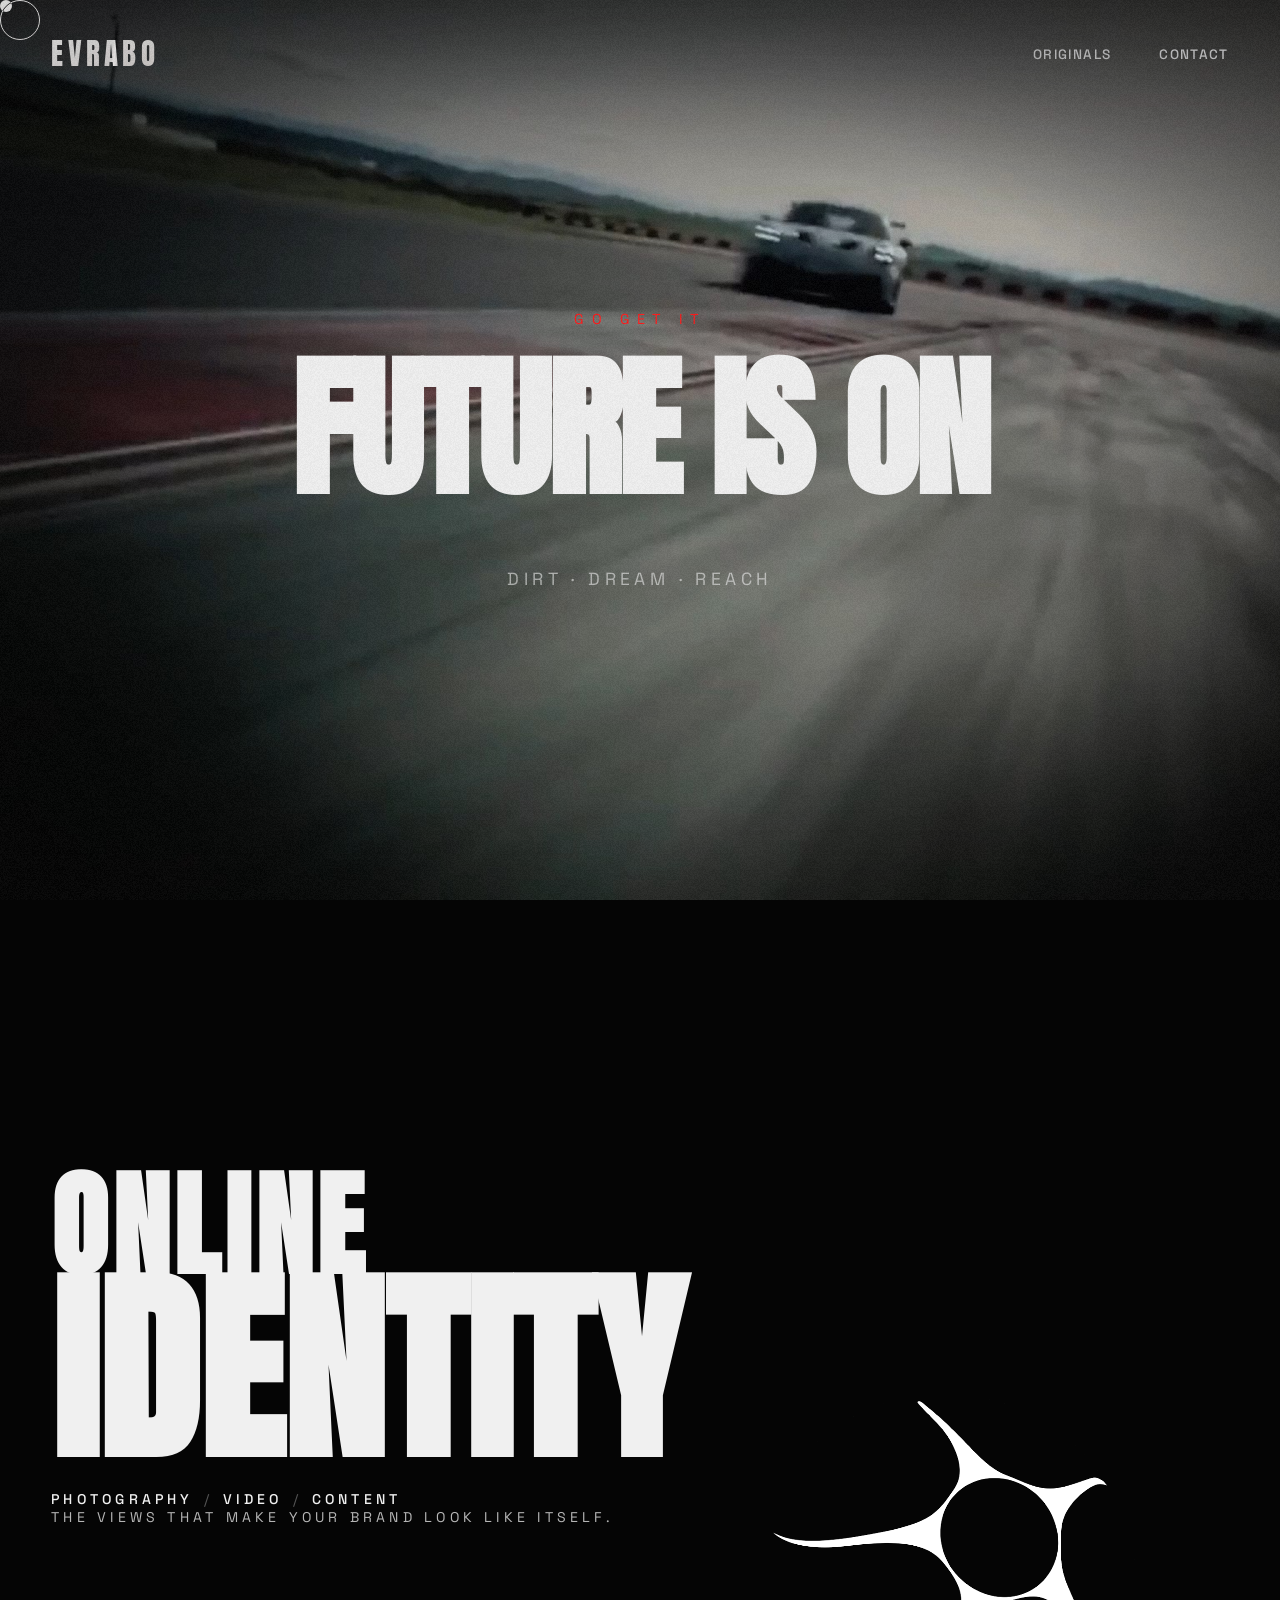
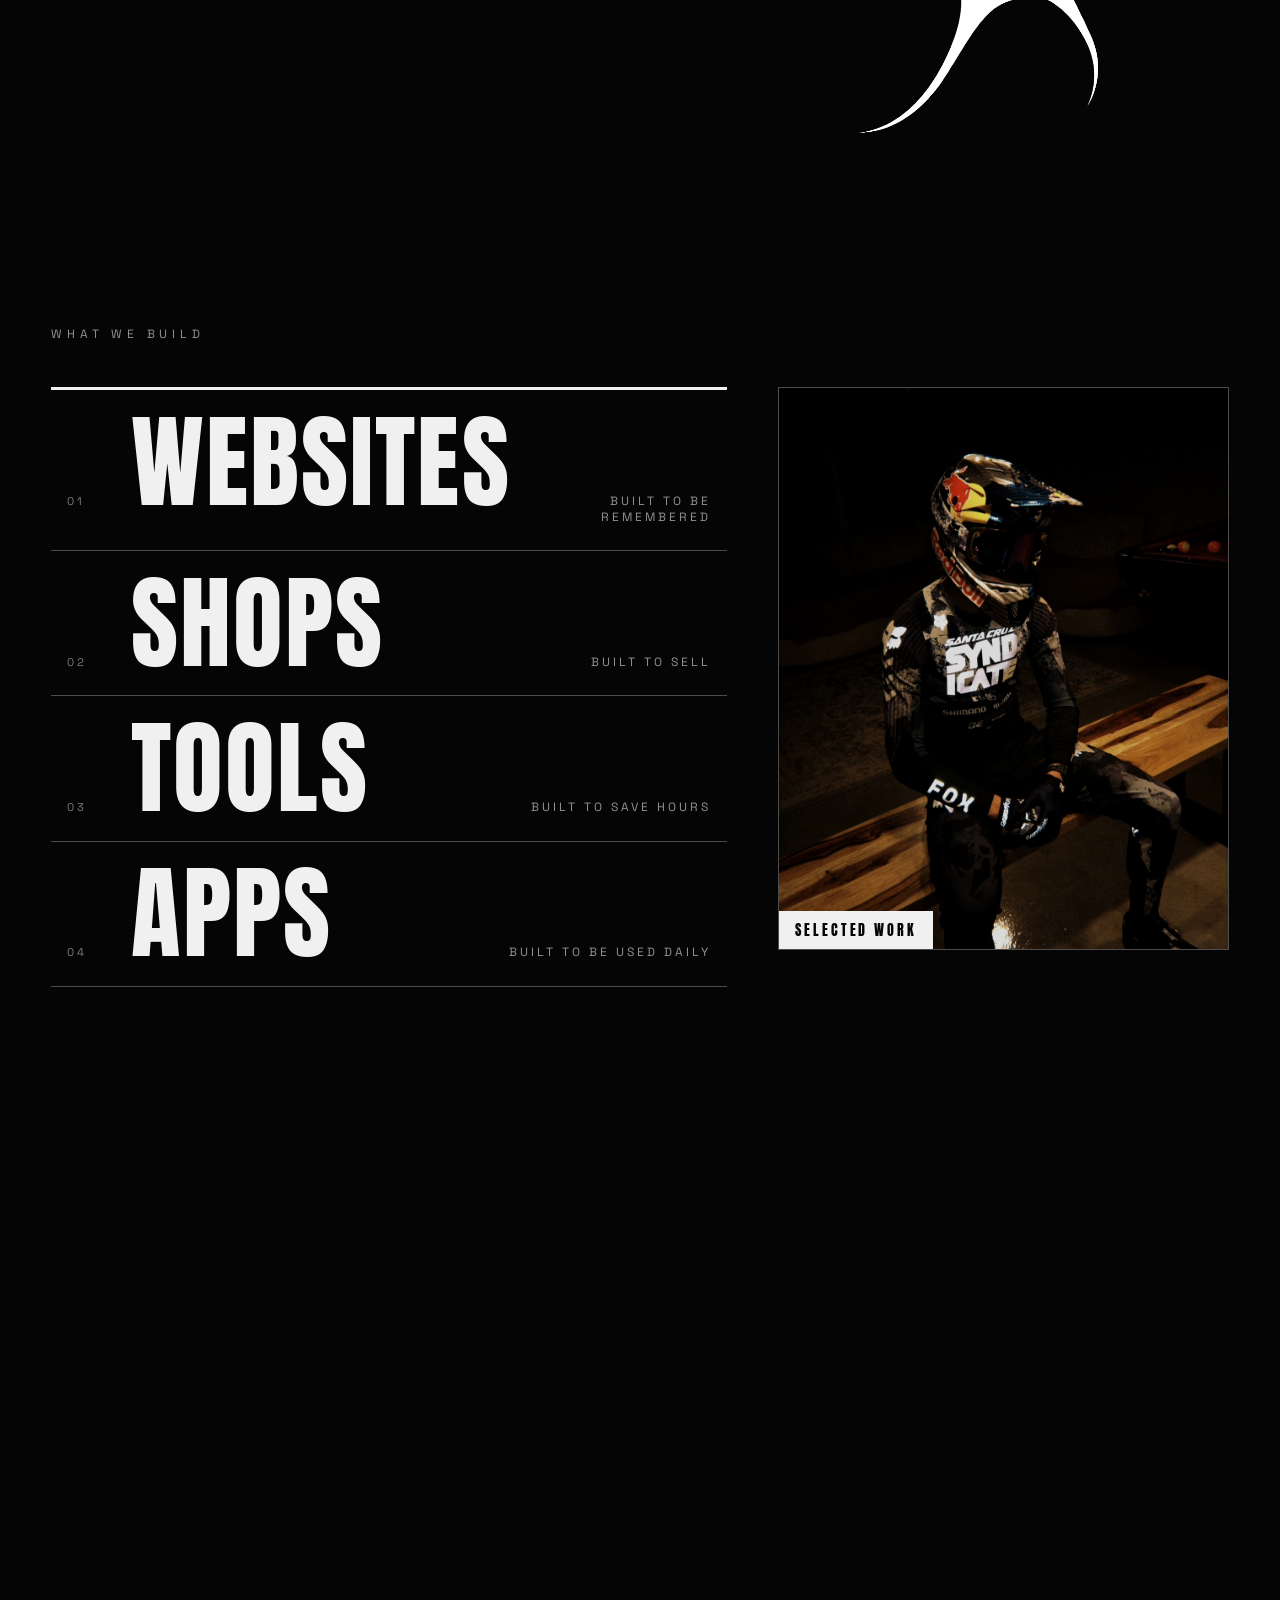
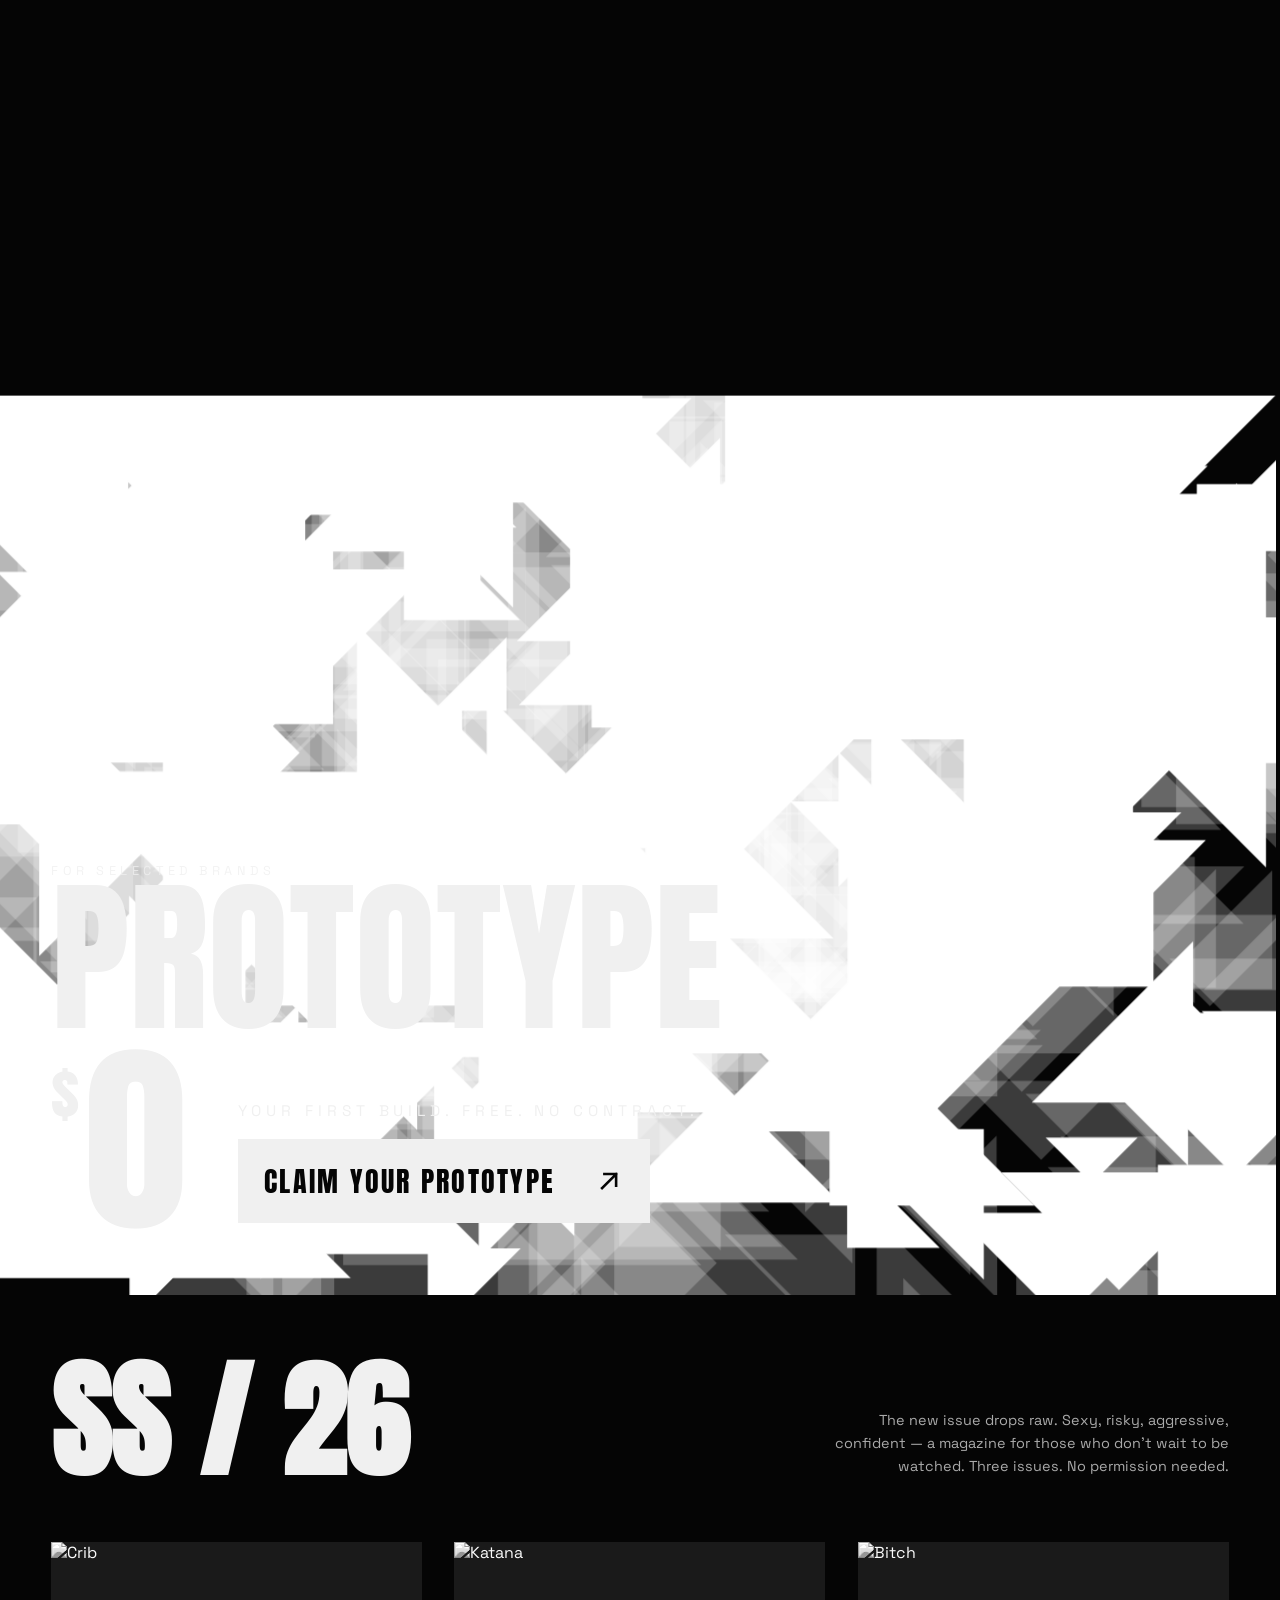
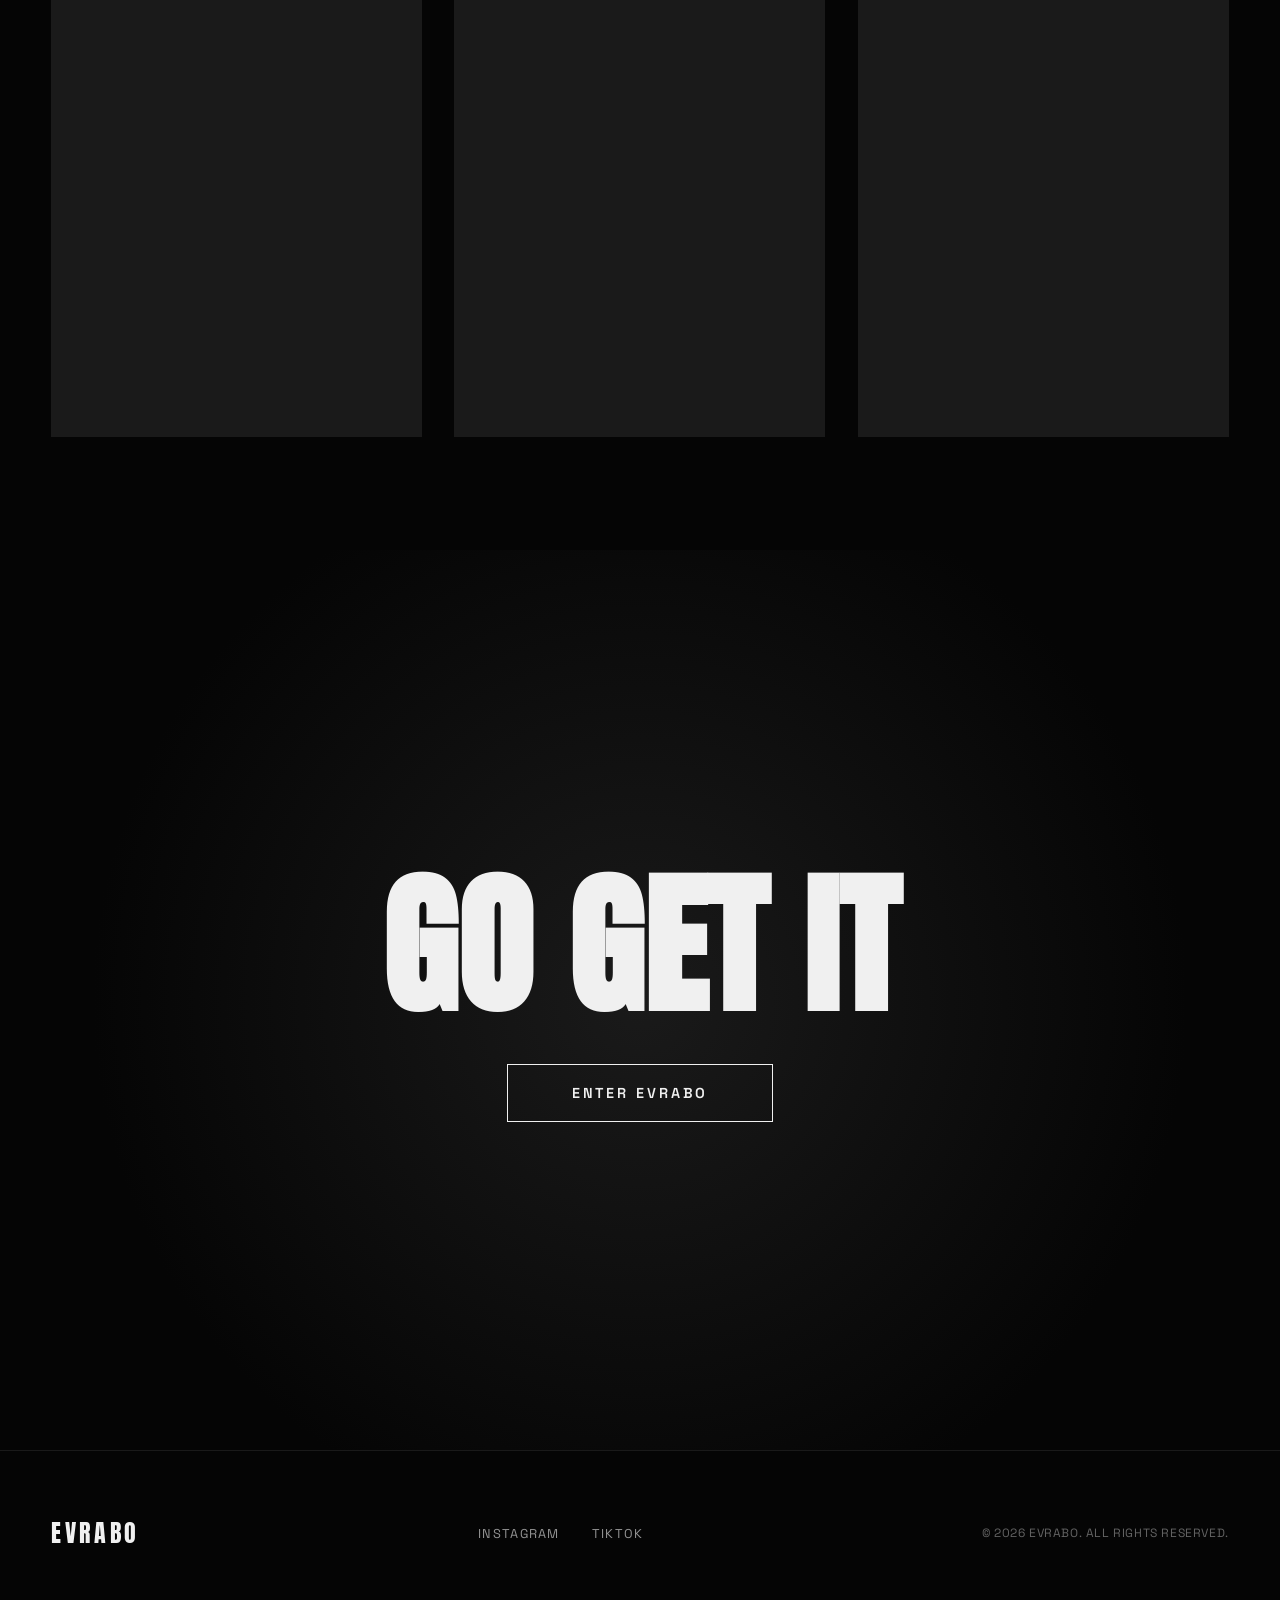
==== commit 0c25acb3: "Rebuild Originals oven and builder, new hero video, prototype offer, phone fixes - Originals: "In th" ====
--- a/index.html
+++ b/index.html
@@ -4,9 +4,9 @@
   <meta charset="UTF-8">
   <meta name="viewport" content="width=device-width, initial-scale=1.0">
   <title>Evrabo</title>
-  <meta name="description" content="EVRABO — Dirt · Dream · Reach. No comparison. We are Champions. No fear. Explore the originals.">
+  <meta name="description" content="EVRABO — Dirt · Dream · Reach. Future is on. We are Champions. No fear. Explore the originals.">
   <meta property="og:title" content="EVRABO">
-  <meta property="og:description" content="Dirt · Dream · Reach. No comparison. We are Champions. No fear.">
+  <meta property="og:description" content="Dirt · Dream · Reach. Future is on. We are Champions. No fear.">
   <meta property="og:type" content="website">
   <meta property="og:url" content="https://evrabo.com/">
   <meta property="og:image" content="https://evrabo.com/assets/images/LinearMomentum.jpg">
@@ -30,11 +30,13 @@
   <link rel="icon" type="image/png" href="assets/images/favicon.png">
   <link rel="preconnect" href="https://fonts.googleapis.com">
   <link rel="preconnect" href="https://fonts.gstatic.com" crossorigin>
-  <link href="https://fonts.googleapis.com/css2?family=Space+Grotesk:wght@300;400;500;600;700&display=swap" rel="stylesheet">
+  <link href="https://fonts.googleapis.com/css2?family=Space+Grotesk:wght@300;400;500;600;700&family=Zen+Kaku+Gothic+New:wght@300;400&family=Bebas+Neue&display=swap" rel="stylesheet">
   <link rel="preload" href="assets/fonts/Anton-latin.woff2" as="font" type="font/woff2" crossorigin>
+  <link rel="preload" href="assets/images/hero-poster.jpg" as="image">
   <link rel="stylesheet" href="assets/fonts/anton.css">
   <link rel="stylesheet" href="assets/intro.css">
   <style>
+    html { font-variant-emoji: text; }
     *, *::before, *::after {
       margin: 0;
       padding: 0;
@@ -114,6 +116,9 @@
       background-image: url("assets/images/noise.png");
     }
 
+    /* Below-the-fold sections are not rendered until they are near the viewport */
+    .build, .originals-promo { content-visibility: auto; contain-intrinsic-size: auto 90vh; }
+
     /* Navigation */
     nav {
       position: fixed;
@@ -207,71 +212,40 @@
       height: 100%;
       object-fit: cover;
       opacity: 0;
-      transform: scale(1.12);
-      transition: opacity 0.15s linear, transform 2.5s cubic-bezier(0.16, 1, 0.3, 1);
-      will-change: opacity, transform;
-      /* High contrast cinematic grade */
-      filter: contrast(1.5) brightness(0.65) saturate(0.5);
-    }
-
-    .manifesto-video-bg.active {
-      opacity: 1;
-      transform: scale(1);
-    }
-
-    .manifesto-cut-flash {
-      position: absolute;
-      inset: 0;
-      z-index: 2;
-      background: var(--red);
-      opacity: 0;
-      pointer-events: none;
-      transition: none;
-      mix-blend-mode: screen;
-    }
-
-    .manifesto-cut-flash.punch {
-      animation: cutFlash 0.1s ease-out;
-    }
-
-    @keyframes cutFlash {
-      0% { opacity: 0.25; }
-      50% { opacity: 0.08; }
-      100% { opacity: 0; }
-    }
-
-    .manifesto-shake {
-      animation: screenShake 0.12s ease-out;
-    }
-
-    @keyframes screenShake {
-      0% { transform: translate(0, 0); }
-      25% { transform: translate(-3px, 2px); }
-      50% { transform: translate(3px, -2px); }
-      75% { transform: translate(-2px, 1px); }
-      100% { transform: translate(0, 0); }
-    }
-
-    .manifesto-overlay {
+      transition: opacity 0.15s linear;
+    }
+
+    .manifesto-video-bg.active { opacity: 1; }
+
+    /* Light vignette, edges only */
+    .manifesto-vignette {
       position: absolute;
       inset: 0;
       z-index: 3;
-      background:
-        /* top/bottom gradient bars */
-        linear-gradient(180deg, rgba(5,5,5,0.85) 0%, transparent 30%, transparent 70%, rgba(5,5,5,0.95) 100%),
-        /* strong radial vignette */
-        radial-gradient(ellipse at 50% 50%, transparent 20%, rgba(5,5,5,0.6) 60%, rgba(5,5,5,0.95) 100%);
       pointer-events: none;
-    }
-
-    .manifesto-grain {
-      position: absolute;
-      inset: 0;
-      z-index: 4;
-      opacity: 0.035;
-      pointer-events: none;
-      background-image: url("data:image/svg+xml,%3Csvg viewBox='0 0 256 256' xmlns='http://www.w3.org/2000/svg'%3E%3Cfilter id='noiseFilter'%3E%3CfeTurbulence type='fractalNoise' baseFrequency='0.9' numOctaves='3' stitchTiles='stitch'/%3E%3C/filter%3E%3Crect width='100%25' height='100%25' filter='url(%23noiseFilter)'/%3E%3C/svg%3E");
-    }
+      background: radial-gradient(ellipse at 50% 50%, transparent 55%, rgba(5, 5, 5, 0.5) 100%);
+    }
+
+    .hero-sound {
+      position: absolute;
+      z-index: 6;
+      right: max(18px, 3vw);
+      bottom: max(18px, 4vh);
+      padding: 9px 16px;
+      font-family: 'Space Grotesk', sans-serif;
+      font-size: 0.72rem;
+      letter-spacing: 0.22em;
+      text-transform: uppercase;
+      color: var(--white);
+      background: rgba(255, 255, 255, 0.08);
+      border: 1px solid rgba(255, 255, 255, 0.3);
+      cursor: pointer;
+      clip-path: polygon(10px 0, 100% 0, calc(100% - 10px) 100%, 0 100%);
+    }
+
+    .hero-sound[hidden] { display: none; }
+    .hero-sound:hover { background: var(--white); color: var(--black); }
+    .hero-sound:focus-visible { outline: 2px solid var(--white); outline-offset: 3px; }
 
     .manifesto-content {
       position: relative;
@@ -313,15 +287,13 @@
       display: block;
       opacity: 0;
       transform: translateY(70px) scale(0.95);
-      filter: blur(12px);
-      transition: all 1.2s cubic-bezier(0.25, 0.46, 0.45, 0.94);
+      transition: opacity 1.2s cubic-bezier(0.25, 0.46, 0.45, 0.94), transform 1.2s cubic-bezier(0.25, 0.46, 0.45, 0.94);
       will-change: transform, opacity;
     }
 
     .manifesto-headline .line.visible {
       opacity: 1;
       transform: translateY(0) scale(1);
-      filter: blur(0);
     }
 
     .manifesto-sub {
@@ -805,99 +777,99 @@
       z-index: 1;
     }
 
-    /* Feature image — placeholder, swap the src in .feature img */
-    .feature {
+    /* Free prototype: the preview video is the wallpaper, the offer is written over it. */
+    .offer {
       position: relative;
       width: 100%;
+      min-height: 100vh;
+      min-height: 100svh;
       display: flex;
-      align-items: center;
-      justify-content: center;
-      padding: 6vh 4vw 12vh;
+      flex-direction: column;
+      justify-content: flex-end;
+      overflow: hidden;
+      padding: 14vh 4vw 8vh;
       background: var(--black);
       z-index: 1;
     }
 
-    .feature img {
+    .offer-build {
+      position: absolute;
+      inset: 0;
+      z-index: 0;
+      overflow: hidden;
+    }
+
+    .offer-build video {
       display: block;
-      width: min(92vw, 560px);
-      height: auto;
-      aspect-ratio: 4 / 5;
+      width: 100%;
+      height: 100%;
       object-fit: cover;
-      filter: grayscale(100%) contrast(1.15) brightness(0.9);
-      opacity: 0;
-      transform: translateY(40px);
-      transition: opacity 1.1s cubic-bezier(0.16, 1, 0.3, 1), transform 1.1s cubic-bezier(0.16, 1, 0.3, 1);
-    }
-
-    .feature img.in { opacity: 1; transform: none; }
-
-    /* Free prototype offer + application dialog */
-    .offer {
-      position: relative;
-      width: 100%;
-      height: 100vh;
-      height: 100svh;
-      min-height: 520px;
-      display: flex;
-      flex-direction: column;
-      padding: 11vh 4vw 5vh;
-      background: var(--black);
-      z-index: 1;
-    }
-
-    /* Same header language as SS / 26: giant Anton title. */
-    .offer-header { margin-bottom: 3vh; }
+      object-position: 20% top;
+      filter: grayscale(100%) contrast(1.1) brightness(0.55);
+      transition: filter 0.6s ease;
+    }
+
+    .offer:hover .offer-build video { filter: grayscale(0%) contrast(1.15) brightness(0.7); }
+
+    .offer-build canvas {
+      position: absolute;
+      inset: 0;
+      width: 100%;
+      height: 100%;
+      pointer-events: none;
+      mix-blend-mode: difference;
+    }
+
+    .offer-content { position: relative; z-index: 2; display: flex; flex-direction: column; align-items: flex-start; }
+
+    .offer-for {
+      font-size: 0.8rem;
+      letter-spacing: 0.35em;
+      text-transform: uppercase;
+      color: var(--white);
+      opacity: 0.8;
+    }
 
     .offer-title {
+      margin: 0.4rem 0 0;
       font-family: 'Anton', sans-serif;
-      font-size: clamp(3rem, min(10vw, 15vh), 8rem);
-      line-height: 0.9;
-      text-transform: uppercase;
-      color: var(--white);
-    }
-
-    /* Window (left) + deal column (right): a framed preview, not a full-width banner. */
-    .offer-body {
-      flex: 1;
-      min-height: 0;
-      display: grid;
-      grid-template-columns: minmax(0, 1.55fr) minmax(0, 1fr);
-      gap: 4vw;
-      align-items: center;
-    }
-
-    .offer-side {
-      display: flex;
-      flex-direction: column;
-      gap: 1.6rem;
-    }
+      font-weight: 400;
+      font-size: clamp(3.5rem, 13vw, 13rem);
+      line-height: 0.88;
+      text-transform: uppercase;
+      color: var(--white);
+    }
+
+    .offer-row { display: flex; align-items: flex-end; flex-wrap: wrap; gap: 2rem 4vw; margin-top: 3vh; width: 100%; }
 
     .offer-price {
       display: flex;
       align-items: flex-start;
       font-family: 'Anton', sans-serif;
-      font-size: clamp(5rem, 13vw, 11rem);
-      line-height: 0.85;
-      text-transform: uppercase;
+      font-size: clamp(5rem, 16vw, 14rem);
+      line-height: 0.8;
       color: var(--white);
     }
 
     .offer-price i { font-style: normal; font-size: 0.3em; margin: 0.15em 0.1em 0 0; }
 
-    .offer-for {
-      font-size: 0.8rem;
-      letter-spacing: 0.35em;
-      text-transform: uppercase;
-      opacity: 0.7;
-    }
-
-    /* The call to action: solid white block, impossible to miss. */
+    .offer-after { display: flex; flex-direction: column; gap: 1.2rem; align-items: flex-start; }
+
+    .offer-short {
+      margin: 0;
+      font-size: clamp(0.8rem, 1.2vw, 1rem);
+      letter-spacing: 0.32em;
+      text-transform: uppercase;
+      color: var(--white);
+    }
+
+    /* The call to action: a solid white block over the footage. */
     .offer-btn {
       display: flex;
       justify-content: space-between;
       align-items: center;
-      gap: 1rem;
-      padding: 1.5rem 1.8rem;
+      gap: 2.5rem;
+      padding: 1.25rem 1.6rem;
       background: var(--white);
       color: var(--black);
       border: 1px solid var(--white);
@@ -911,75 +883,23 @@
 
     .offer-btn:hover { background: var(--black); color: var(--white); }
 
-    /* The prototype: grayscale like the SS / 26 cards, colour on hover. Particles assemble it once. */
-    .offer-window {
-      display: flex;
-      flex-direction: column;
-      border: 1px solid rgba(240, 240, 240, 0.25);
-      background: var(--black);
-    }
-
-    .offer-bar {
-      display: flex;
-      align-items: center;
-      gap: 1rem;
-      padding: 0.55rem 1rem;
-      border-bottom: 1px solid rgba(240, 240, 240, 0.2);
-    }
-
-    .offer-dots { display: flex; gap: 0.45rem; }
-    .offer-dots i { width: 10px; height: 10px; border: 1px solid rgba(240, 240, 240, 0.45); border-radius: 50%; }
-
-    .offer-url {
-      flex: 1;
-      min-width: 0;
-      padding: 0.35rem 0.9rem;
-      border: 1px solid rgba(240, 240, 240, 0.2);
-      font-size: 0.75rem;
-      letter-spacing: 0.08em;
-      color: rgba(240, 240, 240, 0.55);
-      text-decoration: none;
-      white-space: nowrap;
-      overflow: hidden;
-      text-overflow: ellipsis;
-      transition: color 0.3s ease, border-color 0.3s ease, background 0.3s ease;
-    }
-
-    .offer-url:hover { color: var(--black); background: var(--white); border-color: var(--white); }
-
-    .offer-build {
-      position: relative;
-      display: block;
-      aspect-ratio: 1600 / 849;
-      width: 100%;
-      overflow: hidden;
-      color: inherit;
-      text-decoration: none;
-    }
-
-    .offer-build img {
-      display: block;
-      width: 100%;
-      height: 100%;
-      object-fit: cover;
-      object-position: 20% top;
-      filter: grayscale(100%) contrast(1.1);
-      transition: filter 0.6s ease, transform 0.9s cubic-bezier(0.16, 1, 0.3, 1);
-    }
-
-    .offer-build:hover img { filter: grayscale(0%) contrast(1.2); transform: scale(1.03); }
-
-    .offer-build canvas {
-      position: absolute;
-      inset: 0;
-      width: 100%;
-      height: 100%;
-      pointer-events: none;
-      mix-blend-mode: difference;
-    }
-
-    .offer.armed .offer-build img { opacity: 0; }
-    .offer.armed.revealing .offer-build img { opacity: 1; }
+    @media (max-width: 640px) {
+      .offer { padding: 12vh 5vw 7vh; }
+      .offer-build video { object-position: 18% center; }
+      .offer-row { flex-direction: column; align-items: flex-start; margin-top: 2vh; gap: 1.4rem; }
+      .offer-price { font-size: 9rem; }
+      .offer-after, .offer-btn { width: 100%; }
+    }
+
+    /* Phones: no particle canvas. A simple wipe reveals the preview, and it stays in colour (no hover on touch). */
+    .offer.lite .offer-build video {
+      clip-path: inset(0 0 100% 0);
+      transition: clip-path 0.9s cubic-bezier(0.16, 1, 0.3, 1), filter 0.9s ease;
+    }
+    .offer.lite.revealing .offer-build video { clip-path: inset(0); filter: grayscale(0) contrast(1.15) brightness(0.7); }
+
+    .offer.armed .offer-build img, .offer.armed .offer-build video { opacity: 0; }
+    .offer.armed.revealing .offer-build img, .offer.armed.revealing .offer-build video { opacity: 1; }
 
     /* Mobile Menu Toggle */
     .nav-toggle {
@@ -1069,19 +989,12 @@
       .originals-promo-title {
         font-size: clamp(4.5rem, 18vw, 10rem);
       }
-      .offer { padding: 10vh 5vw 4vh; }
-      .offer { height: auto; }
-      .offer-header { margin-bottom: 2vh; }
-      .offer-body { grid-template-columns: 1fr; gap: 3vh; }
-      .offer-price { font-size: clamp(4.5rem, 24vw, 8rem); }
-      .offer-url { font-size: 0.6rem; }
-    }
+    }
+
 
     /* Only affects users who opted into reduced motion at the OS level */
     @media (prefers-reduced-motion: reduce) {
       html { scroll-behavior: auto; }
-      .manifesto-cut-flash.punch,
-      .manifesto-shake { animation: none; }
     }
 
     .sr-only {
@@ -1095,6 +1008,94 @@
       white-space: nowrap;
       border: 0;
     }
+    /* Online identity: solid kicker word above a hollow one — the identity not yet built. */
+    .identity {
+      position: relative;
+      width: 100%;
+      height: 100vh;
+      height: 100svh;
+      min-height: 480px;
+      display: flex;
+      flex-direction: column;
+      justify-content: center;
+      align-items: flex-start;
+      background: var(--black);
+      overflow: hidden;
+      z-index: 1;
+    }
+
+    /* The logo: big signature, vertically centered on the right half. */
+    .identity-mark {
+      position: absolute;
+      right: 6vw;
+      top: 50%;
+      height: clamp(240px, 52vh, 560px);
+      width: auto;
+      filter: grayscale(100%) contrast(1.15);
+      mix-blend-mode: screen;
+      opacity: 0;
+      transition: opacity 1.2s ease 0.3s;
+    }
+
+    .identity-mark.in {
+      opacity: 1;
+      animation: mark-spin 16s linear infinite;
+    }
+
+    @keyframes mark-spin {
+      from { transform: translateY(-50%) rotate(0deg); }
+      to { transform: translateY(-50%) rotate(360deg); }
+    }
+
+    /* Type block, flush left, vertically centered. */
+    .identity-title {
+      margin: 0 0 0 4vw;
+      display: flex;
+      flex-direction: column;
+      align-items: flex-start;
+      font-family: 'Anton', sans-serif;
+      text-transform: uppercase;
+    }
+
+    /* First word: solid, quiet, kicker-sized. */
+    .identity-title .identity-online {
+      font-family: inherit;
+      font-size: clamp(3rem, 9vw, 9.5rem);
+      line-height: 0.9;
+      letter-spacing: 0.04em;
+      color: var(--white);
+      margin-bottom: 0.6rem;
+    }
+
+    /* Plain statement of what the section is about. */
+    .identity-sub {
+      margin: 2.2rem 0 0 4vw;
+      max-width: 38rem;
+      font-family: 'Space Grotesk', sans-serif;
+      font-size: clamp(0.8rem, 1.1vw, 1rem);
+      letter-spacing: 0.3em;
+      text-transform: uppercase;
+      color: rgba(240, 240, 240, 0.75);
+    }
+
+    .identity-sub b { font-weight: 500; color: var(--white); }
+    .identity-sub i { font-style: normal; margin: 0 0.7em; opacity: 0.45; }
+
+    /* The word that matters: solid white, wall-to-wall. Size is the highlight. */
+    .identity-title .identity-hl {
+      font-size: clamp(4.5rem, 16vw, 17rem);
+      line-height: 0.82;
+      letter-spacing: 0;
+      color: var(--white);
+    }
+
+    @media (max-width: 900px) {
+      .identity { height: 62vh; height: 62svh; min-height: 400px; }
+      .identity-mark { right: 5vw; height: clamp(160px, 36vh, 340px); }
+      .identity-title { margin-left: 5vw; }
+      .identity-sub { margin-left: 5vw; letter-spacing: 0.2em; }
+    }
+
     /* What we build: hard-ruled capability list with image preview */
     .build {
       position: relative;
@@ -1173,12 +1174,46 @@
       width: 100%;
       height: 100%;
       object-fit: cover;
-      filter: grayscale(100%) contrast(1.2) brightness(0.7);
+      filter: grayscale(40%) saturate(1.25) contrast(1.15) brightness(0.85);
       opacity: 0;
       transition: opacity 0.35s ease;
     }
 
     .build-preview img.on { opacity: 1; }
+
+    /* Protobike and Kado: their own Originals photos, in full colour */
+    .build-preview .preview-photo {
+      position: absolute;
+      inset: 0;
+      overflow: hidden;
+      display: flex;
+      flex-direction: column;
+      align-items: center;
+      justify-content: center;
+      gap: 1.2rem;
+      background: var(--black);
+      color: var(--white);
+      font-family: 'Zen Kaku Gothic New', 'Space Grotesk', sans-serif;
+      font-weight: 300;
+      opacity: 0;
+      transition: opacity 0.35s ease;
+    }
+
+    .build-preview .preview-photo::before {
+      content: "";
+      position: absolute;
+      inset: 0;
+      background: var(--bg) var(--pos, center) / cover no-repeat;
+      filter: brightness(0.62) saturate(1.1);
+    }
+
+    .build-preview .preview-photo.on { opacity: 1; }
+    .build-preview .preview-photo > * { position: relative; }
+    .build-preview .preview-photo > img { position: absolute; inset: 0; opacity: 1; filter: none; mix-blend-mode: screen; }
+    .build-preview .preview-photo span { font-size: clamp(3rem, 7vw, 6rem); letter-spacing: 0.12em; padding-left: 0.12em; }
+    .build-preview .preview-photo small { font-size: 1rem; letter-spacing: 0.6em; padding-left: 0.6em; opacity: 0.6; }
+
+    .build-preview img.logo-flat { background: var(--black); object-fit: contain; filter: none; }
 
     .build-preview figcaption {
       position: absolute;
@@ -1201,10 +1236,14 @@
     }
 
   </style>
+  <script>
+    // evrabo.com/index.html and evrabo.com are the same page: keep the address bar on the clean root URL
+    if (/\/index\.html$/.test(location.pathname)) history.replaceState(null, '', location.pathname.replace(/index\.html$/, '') + location.search + location.hash);
+  </script>
 </head>
 <body>
   <h1 class="sr-only">EVRABO — Dirt · Dream · Reach</h1>
-  <div id="ev-intro" role="presentation"><span>EVRABO®</span></div>
+  <div id="ev-intro" role="presentation"><span>EVRABO®︎</span></div>
 
   <div class="cursor"></div>
   <div class="cursor-follower"></div>
@@ -1231,49 +1270,36 @@
 
 
   <section class="manifesto" id="manifesto">
-    <!-- 
-      RAPID-CUT VIDEO MONTAGE — Stack multiple videos, they cycle aggressively.
-      SWAP THESE SOURCES with your own footage: cars, soldiers, bull riding, etc.
-      Place .mp4 files in assets/videos/ and update the src attributes below.
+    <!--
+      SINGLE LOOPING HERO VIDEO — one file, no cut logic, no lag.
+      To swap: edit your montage into one .mp4 and replace the src below.
     -->
-    <div class="manifesto-video-stack" id="manifesto-video-stack">
-      <video class="manifesto-video-bg" autoplay muted loop playsinline preload="auto">
-        <source src="assets/videos/Video1.mp4" type="video/mp4">
-      </video>
-      <video class="manifesto-video-bg" autoplay muted loop playsinline preload="auto">
-        <source src="assets/videos/Video2.mp4" type="video/mp4">
-      </video>
-      <video class="manifesto-video-bg" autoplay muted loop playsinline preload="auto">
-        <source src="assets/videos/Video3.mp4" type="video/mp4">
-      </video>
-      <video class="manifesto-video-bg" autoplay muted loop playsinline preload="auto">
-        <source src="assets/videos/Video4.mp4" type="video/mp4">
-      </video>
-      <video class="manifesto-video-bg" autoplay muted loop playsinline preload="auto">
-        <source src="assets/videos/Video5.mp4" type="video/mp4">
-      </video>
-      <video class="manifesto-video-bg" autoplay muted loop playsinline preload="auto">
-        <source src="assets/videos/Video6.mp4" type="video/mp4">
-      </video>
-      <video class="manifesto-video-bg" autoplay muted loop playsinline preload="auto">
-        <source src="assets/videos/Video7.mp4" type="video/mp4">
-      </video>
+    <div class="manifesto-video-stack">
+      <video class="manifesto-video-bg" muted loop playsinline preload="none" poster="assets/images/hero-poster.jpg" data-src="assets/videos/EVRABO_hero.mp4"></video>
     </div>
 
-    <div class="manifesto-cut-flash" id="manifesto-cut-flash"></div>
-    <div class="manifesto-overlay"></div>
-    <div class="manifesto-grain"></div>
+    <div class="manifesto-vignette"></div>
+
+    <button type="button" class="hero-sound" id="hero-sound" hidden>Sound off</button>
 
     <div class="manifesto-content">
       <div class="manifesto-kicker" id="manifesto-kicker">Go get it</div>
       <h2 class="manifesto-headline" id="manifesto-headline">
-        <span class="line" data-index="0">NO COMPARISON</span>
+        <span class="line" data-index="0">FUTURE IS ON</span>
       </h2>
       <p class="manifesto-sub" id="manifesto-sub">Dirt · Dream · Reach</p>
     </div>
 
   </section>
 
+  <section class="identity" id="identity" aria-label="Online identity">
+    <img class="identity-mark" src="assets/images/OnIdentity.png" alt="Brand mark" loading="lazy" decoding="async">
+    <h2 class="identity-title">
+      <span class="glitch-text identity-online" data-text="ONLINE">ONLINE</span>
+      <span class="glitch-text identity-hl" data-text="IDENTITY">IDENTITY</span>
+    </h2>
+    <p class="identity-sub"><b>Photography</b><i>/</i><b>Video</b><i>/</i><b>Content</b><br>The views that make your brand look like itself.</p>
+  </section>
 
   <section class="build" aria-label="What we build">
     <div class="build-kicker">What we build</div>
@@ -1281,12 +1307,14 @@
       <ul class="build-list">
         <li><a class="build-row" href="https://leonardou-lab.github.io/WEB-DOWNHILL_03/index.html" target="_blank" rel="noopener noreferrer" data-preview="0"><b>01</b><span class="build-name">Websites</span><span class="build-line">Built to be remembered</span></a></li>
         <li><a class="build-row" href="https://aid-branding.myshopify.com/" target="_blank" rel="noopener noreferrer" data-preview="1"><b>02</b><span class="build-name">Shops</span><span class="build-line">Built to sell</span></a></li>
-        <li><a class="build-row" href="contact.html" data-preview="-1"><b>03</b><span class="build-name">Tools</span><span class="build-line">Built to save hours</span></a></li>
-        <li><a class="build-row" href="contact.html" data-preview="-1"><b>04</b><span class="build-name">Apps</span><span class="build-line">Built to be used daily</span></a></li>
+        <li><a class="build-row" href="contact.html" data-preview="2"><b>03</b><span class="build-name">Tools</span><span class="build-line">Built to save hours</span></a></li>
+        <li><a class="build-row" href="contact.html" data-preview="3"><b>04</b><span class="build-name">Apps</span><span class="build-line">Built to be used daily</span></a></li>
       </ul>
       <figure class="build-preview" aria-hidden="true">
         <img src="assets/images/pICdH.jpg" alt="" loading="lazy" decoding="async">
         <img src="assets/Originals/AID_LOGO.png" alt="" loading="lazy" decoding="async">
+        <div class="preview-photo" style="--bg: url('assets/Originals/ProtoBike_mtb.jpg'); --pos: 72% center;"><img src="assets/Originals/ProtoBike_white.png" alt="" loading="lazy" decoding="async"></div>
+        <div class="preview-photo" style="--bg: url('assets/Originals/Kado_sand.jpg');"><span>Kado</span><small>カド</small></div>
         <figcaption>Selected work</figcaption>
       </figure>
     </div>
@@ -1306,11 +1334,6 @@
     </div>
   </section>
 
-  <section class="feature" id="feature">
-    <img src="assets/images/Mustbe.webp" alt="" loading="lazy" decoding="async">
-  </section>
-
-
   <section class="originals-promo" id="originals">
     <div class="originals-promo-content">
       <div class="originals-promo-kicker">The Lab</div>
@@ -1321,24 +1344,19 @@
   </section>
 
   <section class="offer" id="offer" aria-label="Free prototype">
-    <div class="offer-header">
+    <div class="offer-build" id="offer-build">
+      <video src="assets/videos/DHMEX-web.mp4" muted loop playsinline preload="none" aria-hidden="true"></video>
+      <canvas id="offer-canvas" aria-hidden="true"></canvas>
+    </div>
+    <div class="offer-content">
+      <div class="offer-for">For selected brands</div>
       <h2 class="offer-title glitch-text" data-text="PROTOTYPE">PROTOTYPE</h2>
-    </div>
-    <div class="offer-body">
-      <div class="offer-window">
-      <div class="offer-bar">
-        <span class="offer-dots" aria-hidden="true"><i></i><i></i><i></i></span>
-        <a class="offer-url" href="https://leonardou-lab.github.io/WEB-DOWNHILL_03/index.html" target="_blank" rel="noopener noreferrer" title="Open the live site">leonardou-lab.github.io/WEB-DOWNHILL_03</a>
-      </div>
-      <a class="offer-build" id="offer-build" href="contact.html#reserve" aria-label="Reserve your spot" title="Reserve your spot">
-        <img src="assets/images/DHMEX.webp" alt="Downhill México website" loading="lazy" decoding="async">
-        <canvas id="offer-canvas" aria-hidden="true"></canvas>
-      </a>
-      </div>
-      <div class="offer-side">
-        <div class="offer-for">For selected brands</div>
-        <div class="offer-price"><i>$</i>Free</div>
-        <a href="contact.html#reserve" class="offer-btn"><span>Reserve your spot</span><span aria-hidden="true">&#8599;</span></a>
+      <div class="offer-row">
+        <div class="offer-price"><i>$</i>0</div>
+        <div class="offer-after">
+          <p class="offer-short">Your first build. Free. No contract.</p>
+          <a href="contact.html#reserve" class="offer-btn"><span>Claim your prototype</span><svg viewBox="0 0 24 24" aria-hidden="true" style="display:inline-block;width:1em;height:1em;vertical-align:-0.12em"><path d="M6 18 18 6M8 6h10v10" fill="none" stroke="currentColor" stroke-width="2.2" stroke-linecap="square"/></svg></a>
+        </div>
       </div>
     </div>
   </section>
@@ -1391,7 +1409,7 @@
       <li><a href="https://www.instagram.com/evrabo_?utm_source=ig_web_button_share_sheet&igsi=ZDNlZDc0MzIxNw==" target="_blank" rel="noopener">Instagram</a></li>
       <li><a href="https://www.tiktok.com/@evrabo_?is_from_webapp=1&sender_device=pc" target="_blank" rel="noopener">TikTok</a></li>
     </ul>
-    <span class="footer-copy">© 2026 EVRABO. ALL RIGHTS RESERVED.</span>
+    <span class="footer-copy">©︎ 2026 EVRABO. ALL RIGHTS RESERVED.</span>
   </footer>
 
   <script src="assets/intro.js"></script>
@@ -1438,58 +1456,55 @@
       });
     }
 
-    // Manifesto — Rapid-Cut Video Montage Engine
+    // Manifesto — single looping video, headline rotation, pause when off-screen
     const manifestoSection = document.getElementById('manifesto');
-    const videoStack = document.getElementById('manifesto-video-stack');
-    const videos = videoStack.querySelectorAll('.manifesto-video-bg');
-    const cutFlash = document.getElementById('manifesto-cut-flash');
+    const heroVideo = document.querySelector('.manifesto-video-bg');
+
+    // The hero video is large: start it after the page has loaded, at full 1080p everywhere (a phone crops it to portrait, so a lower resolution looks soft);
+    // data-saver, 2G and reduced-motion keep the poster frame.
+    (function () {
+      const conn = navigator.connection || {};
+      const src = heroVideo.dataset.src;
+      const lite = conn.saveData || /(^|-)2g$/.test(conn.effectiveType || '') ||
+        window.matchMedia('(prefers-reduced-motion: reduce)').matches;
+      if (!src || lite) return;
+      const start = () => { heroVideo.src = src; heroVideo.play().catch(() => {}); };
+      if (document.readyState === 'complete') start();
+      else window.addEventListener('load', () => setTimeout(start, 300));
+    })();
     const manifestoKicker = document.getElementById('manifesto-kicker');
     const manifestoHeadline = document.getElementById('manifesto-headline');
     const manifestoSub = document.getElementById('manifesto-sub');
 
     const headlineLine = manifestoHeadline.querySelector('.line');
 
+    // Sound toggle: the video starts muted (browsers require it); a tap turns the sound on.
+    const heroSound = document.getElementById('hero-sound');
+    heroVideo.addEventListener('playing', () => { heroSound.hidden = false; });
+    heroSound.addEventListener('click', () => {
+      heroVideo.muted = !heroVideo.muted;
+      heroSound.textContent = heroVideo.muted ? 'Sound off' : 'Sound on';
+      heroSound.setAttribute('aria-pressed', String(!heroVideo.muted));
+      if (!heroVideo.muted) heroVideo.play().catch(() => {});
+    });
+
     const headlines = [
-      { text: 'NO COMPARISON', sub: 'Dirt · Dream · Reach' },
+      { text: 'FUTURE IS ON', sub: 'Dirt · Dream · Reach' },
       { text: 'We are Champions', sub: 'Dominate Every Field' },
       { text: 'NO FEAR', sub: 'Models · Supercars · Hot' },
       { text: 'GO GET IT', sub: 'This is EVRABO' }
     ];
 
-    let activeVideoIndex = 0;
     let headlineIndex = 0;
-    let montageInterval = null;
     let headlineInterval = null;
-    let isMontageRunning = false;
-
-    // Activate first video
-    videos[0].classList.add('active');
-    videos[0].play().catch(() => {});
-
-    function punchCut() {
-      // Trigger red flash overlay
-      cutFlash.classList.remove('punch');
-      void cutFlash.offsetWidth;
-      cutFlash.classList.add('punch');
-
-      // Screen shake on the content layer
-      manifestoSection.classList.remove('manifesto-shake');
-      void manifestoSection.offsetWidth;
-      manifestoSection.classList.add('manifesto-shake');
-
-      // Swap video — pause the hidden one, play the one now visible
-      videos[activeVideoIndex].classList.remove('active');
-      videos[activeVideoIndex].pause();
-      activeVideoIndex = (activeVideoIndex + 1) % videos.length;
-      videos[activeVideoIndex].classList.add('active');
-      videos[activeVideoIndex].play().catch(() => {});
-
-      // Randomize next cut timing — faster for aggression
-      if (isMontageRunning) {
-        clearInterval(montageInterval);
-        const nextCut = 550 + Math.random() * 500; // 550ms - 1050ms
-        montageInterval = setInterval(punchCut, nextCut);
-      }
+
+    // Subtle punch-in once the video is in place
+    requestAnimationFrame(() => heroVideo.classList.add('active'));
+    heroVideo.play().catch(() => {});
+
+    // One timer only: two timers stepping the same index is what skipped headlines
+    function startRotation() {
+      if (!headlineInterval) headlineInterval = setInterval(rotateHeadline, 2500);
     }
 
     function rotateHeadline() {
@@ -1502,20 +1517,6 @@
       }, 400);
     }
 
-    function startMontage() {
-      if (isMontageRunning) return;
-      isMontageRunning = true;
-      videos[activeVideoIndex].play().catch(() => {});
-      montageInterval = setInterval(punchCut, 900);
-      headlineInterval = setInterval(rotateHeadline, 2500);
-    }
-
-    function stopMontage() {
-      isMontageRunning = false;
-      clearInterval(montageInterval);
-      clearInterval(headlineInterval);
-    }
-
     // Reveal sequence when section enters viewport
     const manifestoObserver = new IntersectionObserver((entries) => {
       entries.forEach(entry => {
@@ -1523,7 +1524,7 @@
           setTimeout(() => manifestoKicker.classList.add('visible'), 200);
           setTimeout(() => headlineLine.classList.add('visible'), 400);
           setTimeout(() => manifestoSub.classList.add('visible'), 700);
-          startMontage();
+          startRotation();
           manifestoObserver.unobserve(manifestoSection);
         }
       });
@@ -1535,11 +1536,12 @@
     const manifestoVisibilityObserver = new IntersectionObserver((entries) => {
       entries.forEach(entry => {
         if (!entry.isIntersecting) {
-          stopMontage();
-          videos.forEach(v => v.pause());
+          clearInterval(headlineInterval);
+          headlineInterval = null;
+          heroVideo.pause();
         } else {
-          videos[activeVideoIndex].play().catch(() => {});
-          startMontage();
+          heroVideo.play().catch(() => {});
+          startRotation();
         }
       });
     }, { threshold: 0.05 });
@@ -1589,35 +1591,60 @@
       });
     });
 
-    // Feature image reveal
-    const featureImg = document.querySelector('.feature img');
-    if (featureImg) {
+    // Online identity: the mark fades in and settles when the display scrolls into view.
+    const identityImg = document.querySelector('.identity-mark');
+    if (identityImg) {
       if ('IntersectionObserver' in window) {
-        const featureObserver = new IntersectionObserver((entries) => {
+        const identityObserver = new IntersectionObserver((entries) => {
           if (entries[0].isIntersecting) {
-            featureImg.classList.add('in');
-            featureObserver.disconnect();
+            identityImg.classList.add('in');
+            identityObserver.disconnect();
           }
-        }, { threshold: 0.25 });
-        featureObserver.observe(featureImg);
+        }, { threshold: 0.3 });
+        identityObserver.observe(identityImg);
       } else {
-        featureImg.classList.add('in');
+        identityImg.classList.add('in');
       }
     }
+
+    // Offer video: plays only while it is on screen
+    let offerVisible = false;
+    (function () {
+      const v = document.querySelector('#offer-build video');
+      if (!v || !('IntersectionObserver' in window)) return;
+      new IntersectionObserver((entries) => {
+        offerVisible = entries[0].isIntersecting;
+        if (offerVisible) v.play().catch(() => {}); else v.pause();
+      }, { threshold: 0.1 }).observe(v);
+    })();
 
     // Offer: triangles assemble the prototype, inverting the image where they land (difference blend), then it resolves.
     const offerSection = document.getElementById('offer');
     const offerBuild = document.getElementById('offer-build');
     const offerCanvas = document.getElementById('offer-canvas');
-    if (offerSection && offerBuild && offerCanvas && 'IntersectionObserver' in window
+    const offerLite = window.matchMedia('(pointer: coarse)').matches || window.innerWidth <= 768;
+    if (offerSection && offerBuild && offerCanvas && offerLite && 'IntersectionObserver' in window
+        && !window.matchMedia('(prefers-reduced-motion: reduce)').matches) {
+      // Phones: no particle canvas, just a wipe reveal
+      offerSection.classList.add('lite');
+      offerCanvas.remove();
+      new IntersectionObserver((entries, obs) => {
+        if (entries[0].isIntersecting) {
+          obs.disconnect();
+          offerSection.classList.add('revealing');
+          offerBuild.querySelector('video').play().catch(() => {});
+        }
+      }, { threshold: 0.3 }).observe(offerBuild);
+    } else if (offerSection && offerBuild && offerCanvas && 'IntersectionObserver' in window
         && !window.matchMedia('(prefers-reduced-motion: reduce)').matches) {
       offerSection.classList.add('armed');
       const ctx = offerCanvas.getContext('2d');
-      const offerImg = offerBuild.querySelector('img');
+      const offerImg = offerBuild.querySelector('video');
       const showOffer = () => {
         offerSection.classList.add('revealing');
         offerImg.style.clipPath = '';
         offerCanvas.remove();
+        if (offerVisible) offerImg.play?.().catch(() => {});
       };
       setTimeout(showOffer, 9000); // safety net
       const run = () => {
@@ -1769,7 +1796,7 @@
     // What we build: image preview follows the hovered row
     (function () {
       const rows = document.querySelectorAll('.build-row');
-      const imgs = document.querySelectorAll('.build-preview img');
+      const imgs = document.querySelectorAll('.build-preview > img, .build-preview .preview-photo');
       if (!rows.length || !imgs.length) return;
       const show = (i) => imgs.forEach((img, k) => img.classList.toggle('on', k === i));
       rows.forEach(row => {
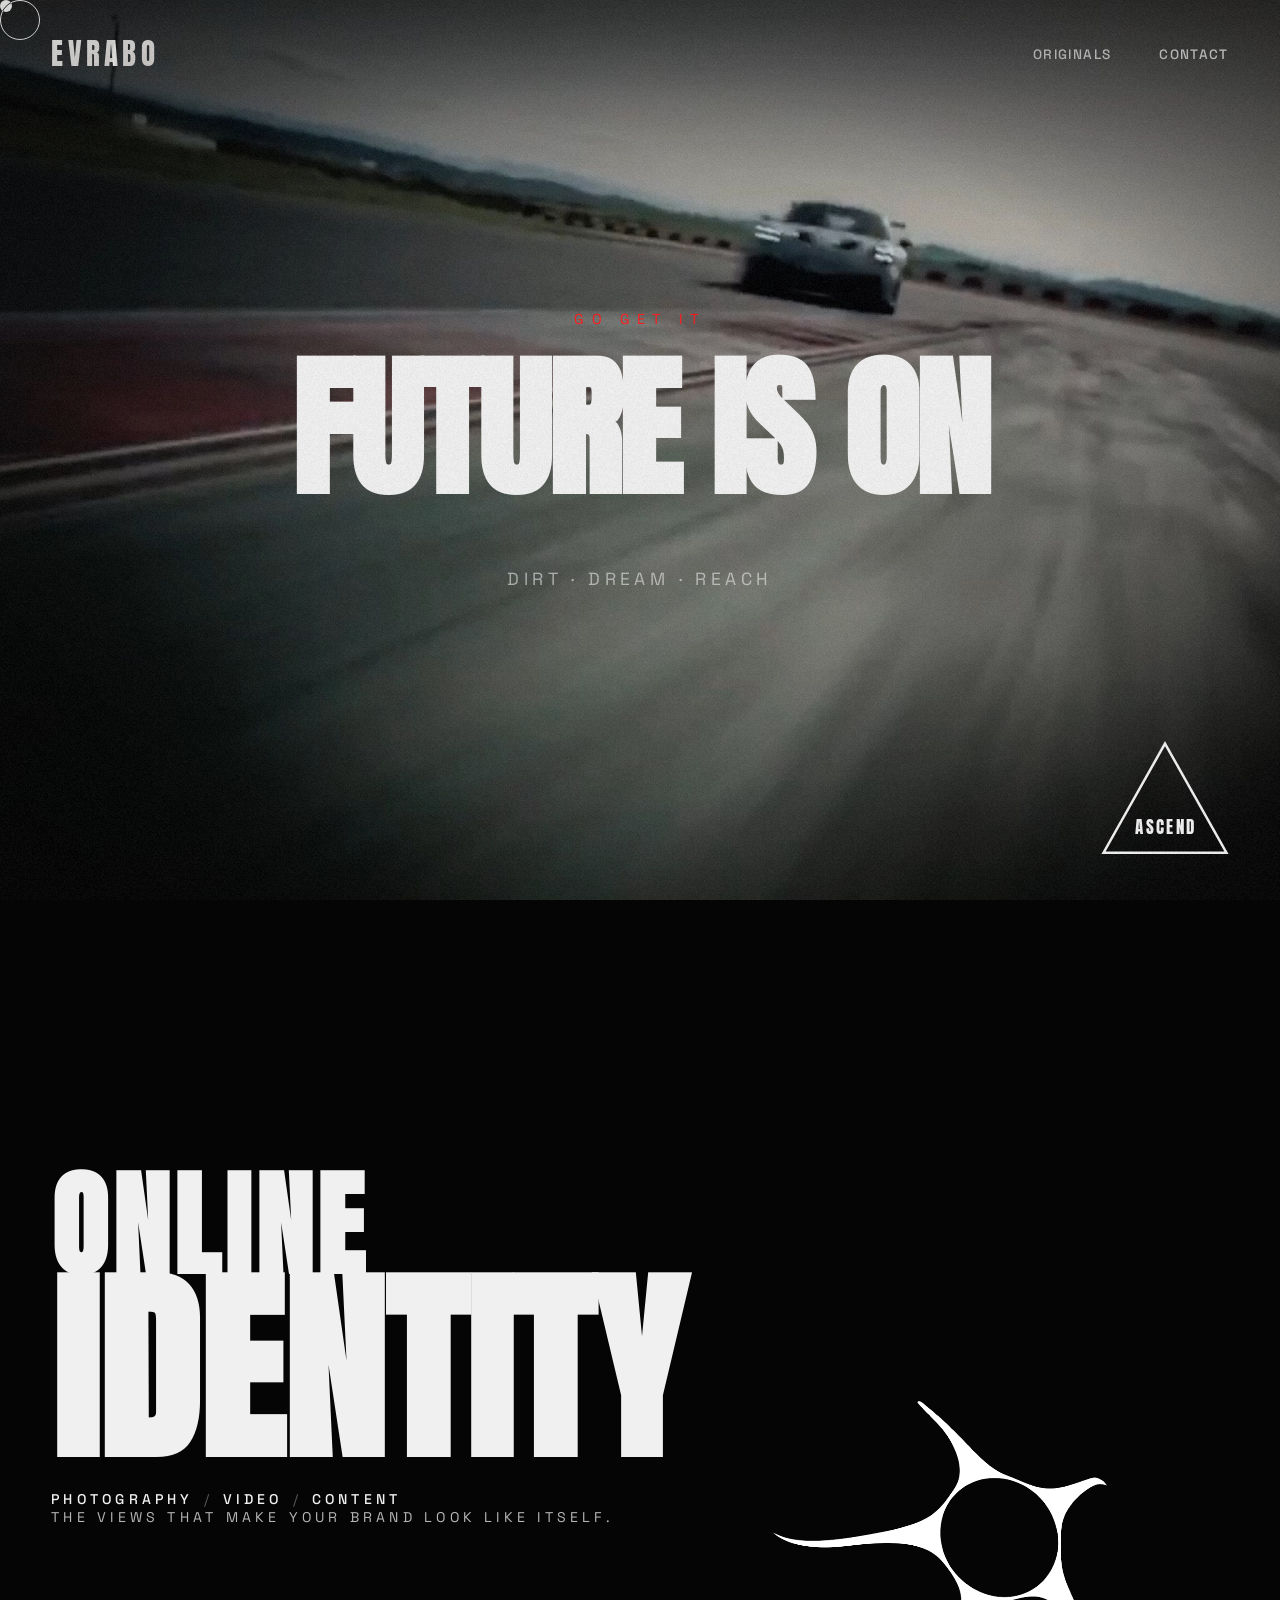
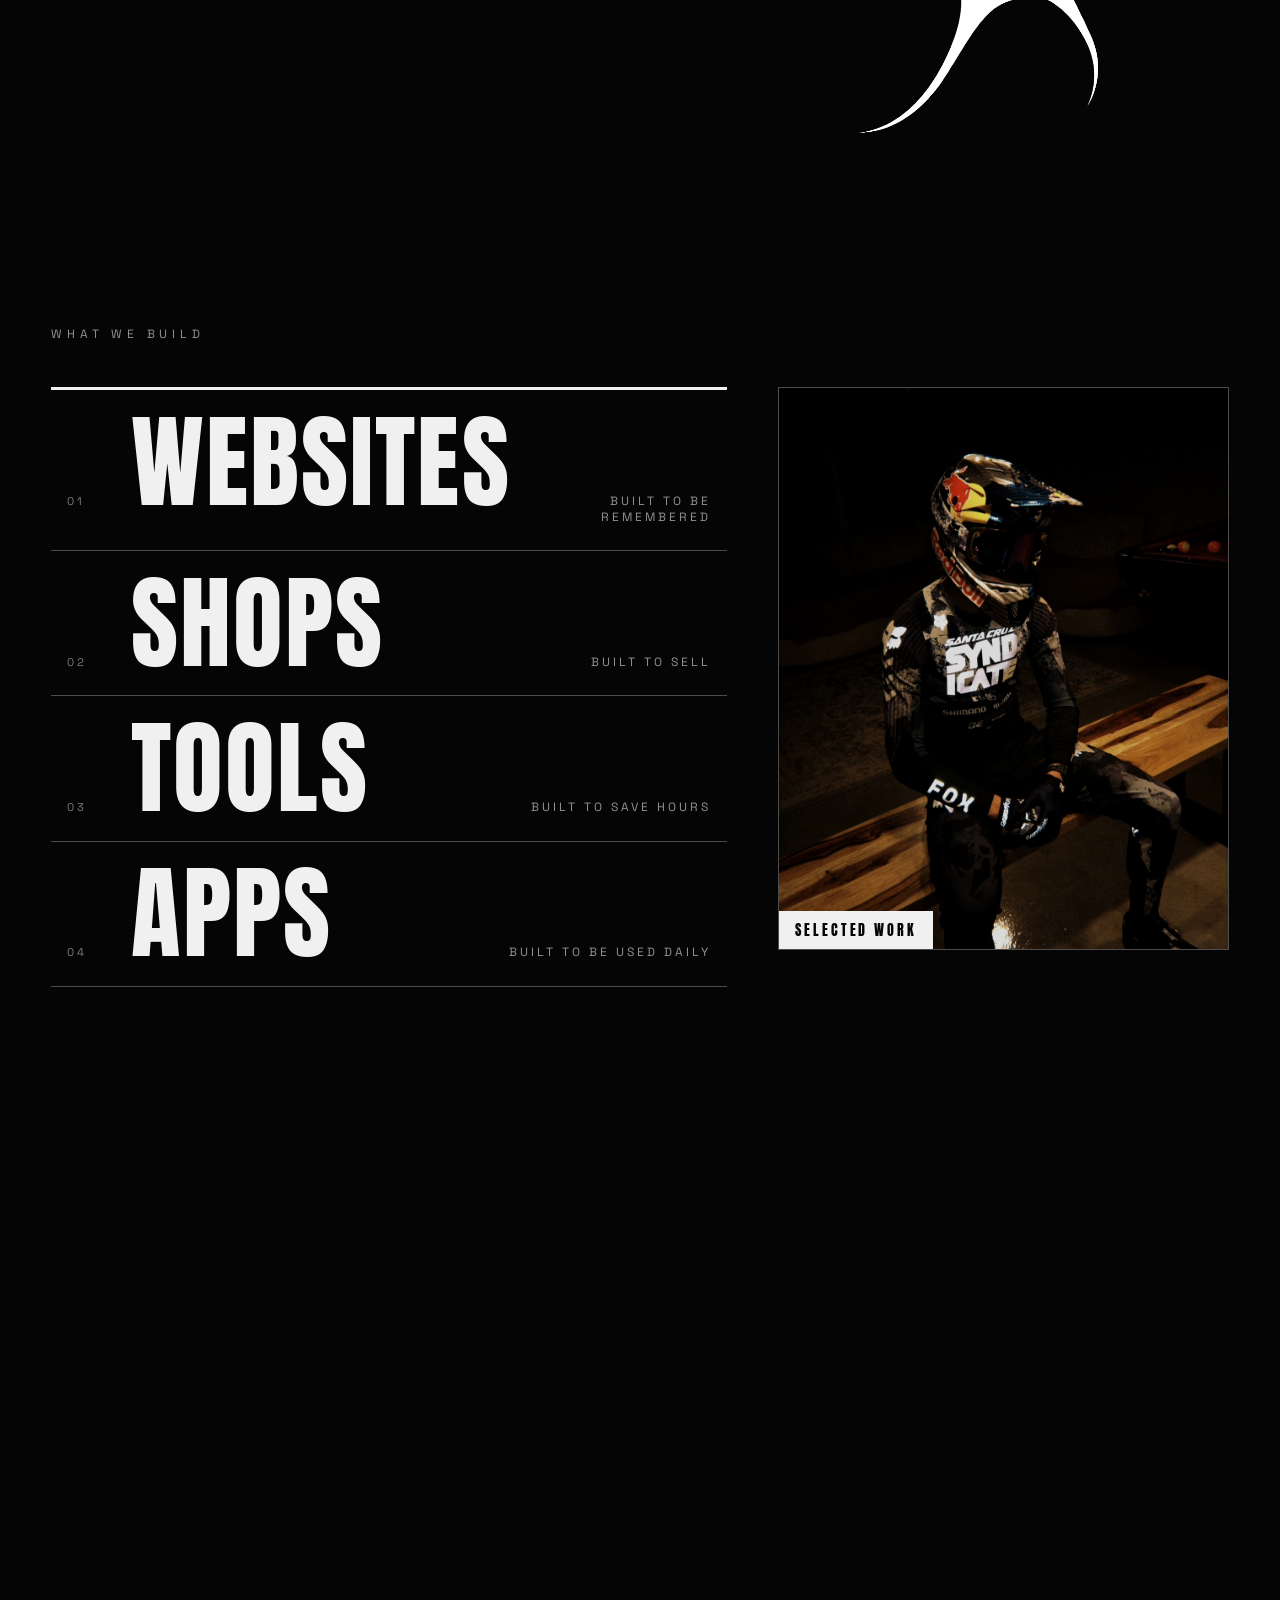
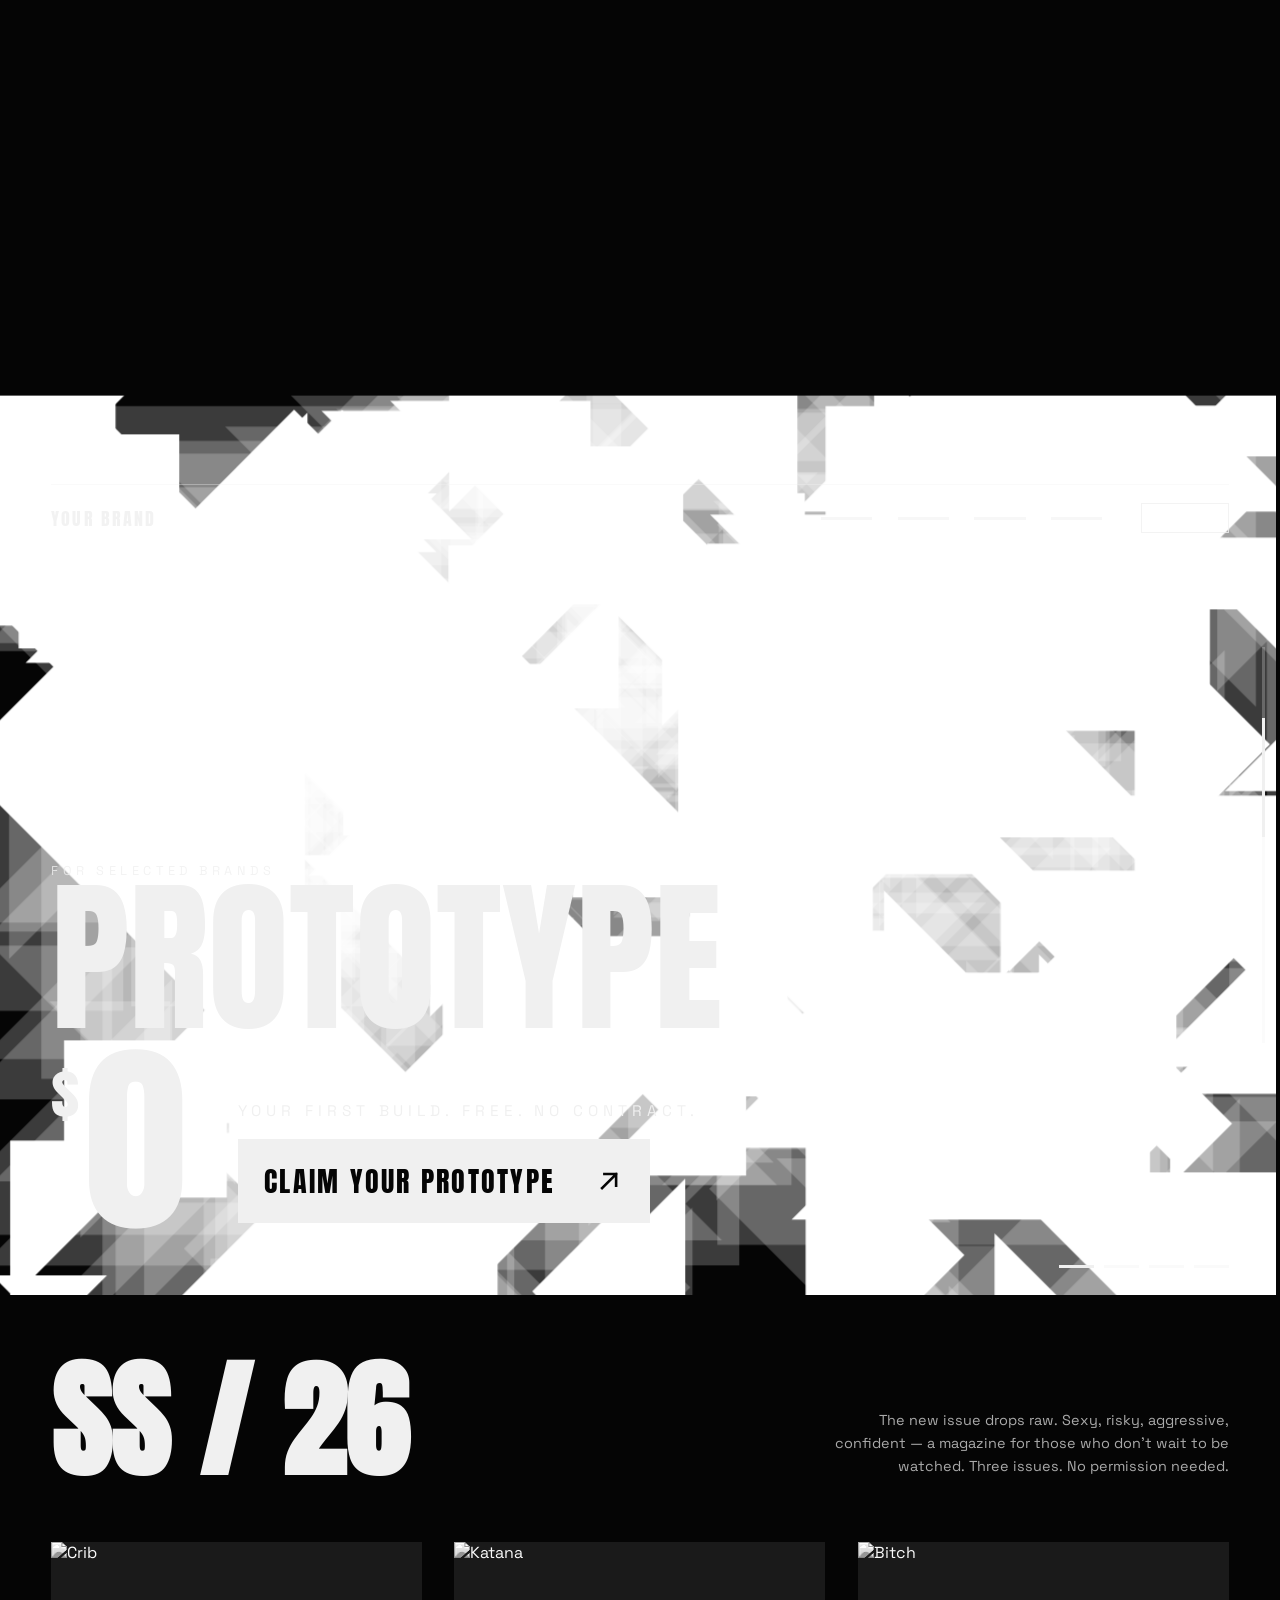
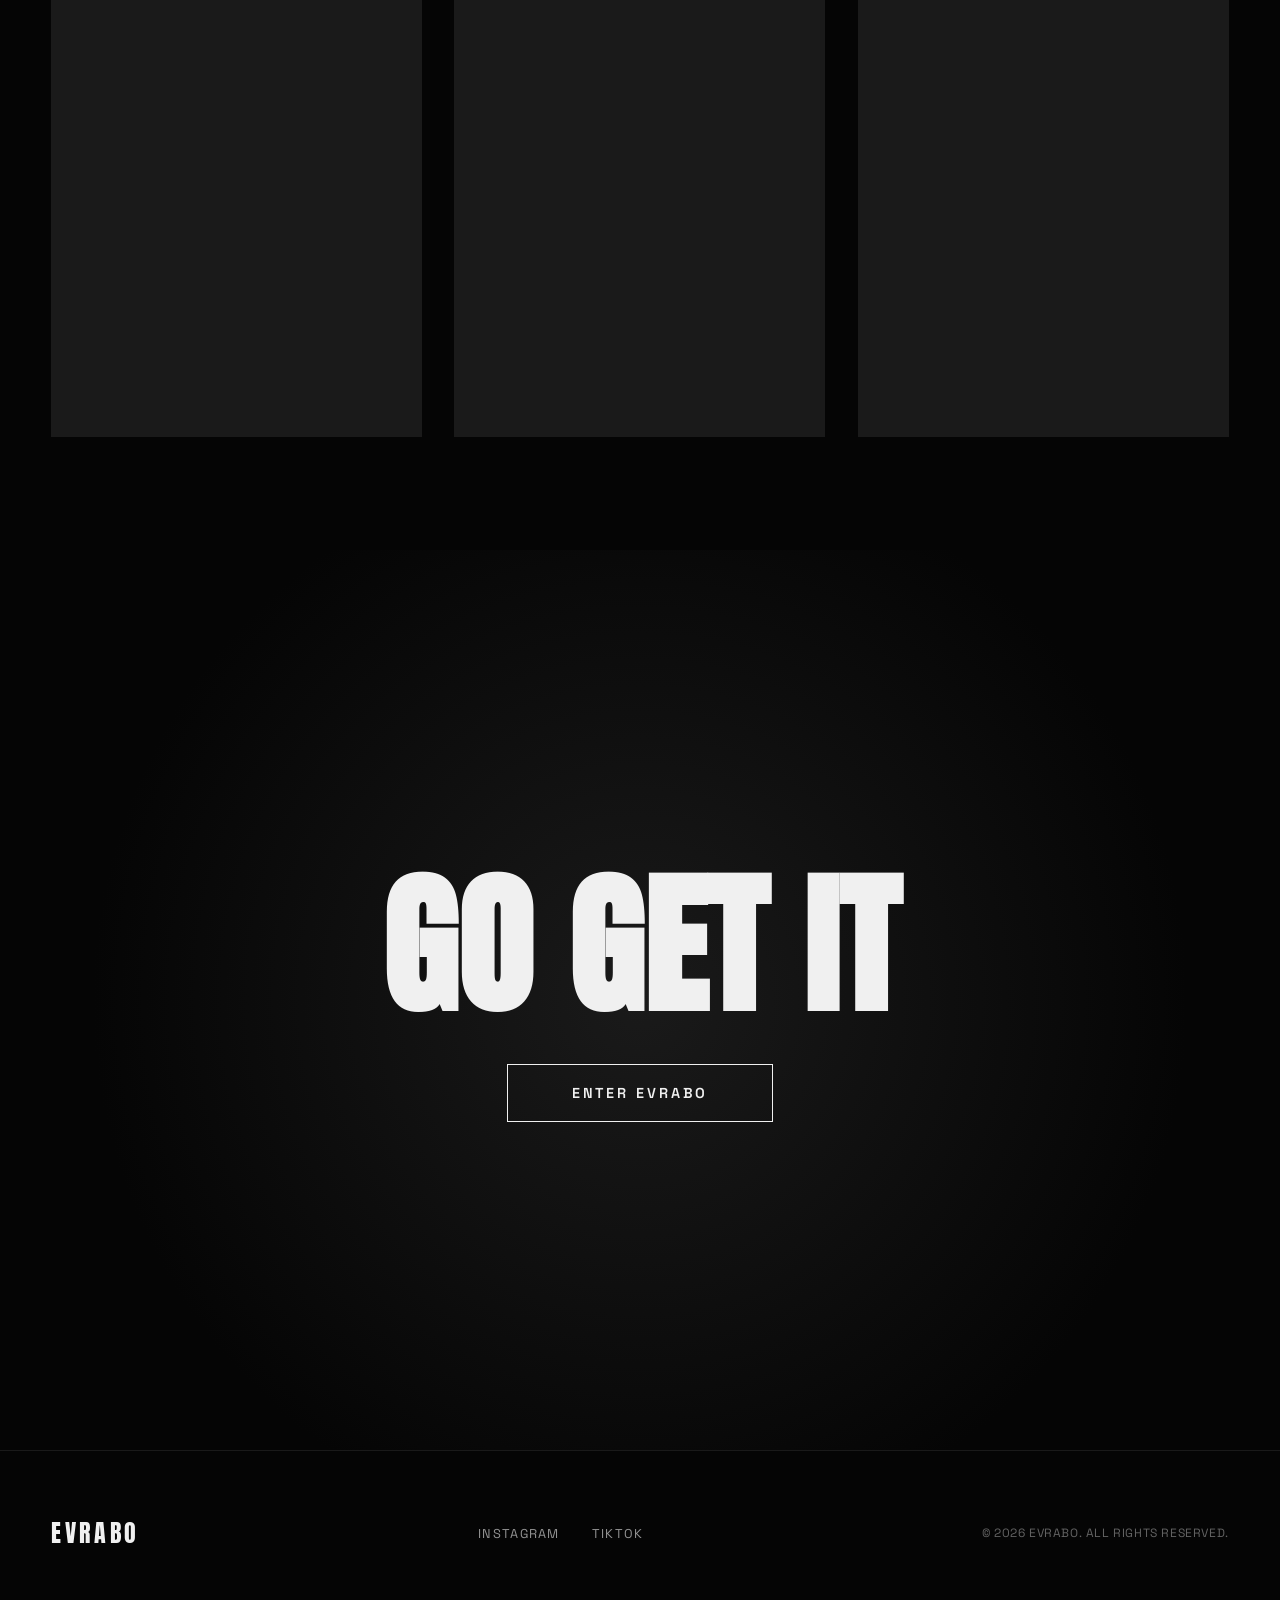
==== commit 9cc8b3e5: "Add Ascend film page, hero rename, triangle button and blast transition - hero: manifesto renamed to" ====
--- a/index.html
+++ b/index.html
@@ -33,6 +33,8 @@
   <link href="https://fonts.googleapis.com/css2?family=Space+Grotesk:wght@300;400;500;600;700&family=Zen+Kaku+Gothic+New:wght@300;400&family=Bebas+Neue&display=swap" rel="stylesheet">
   <link rel="preload" href="assets/fonts/Anton-latin.woff2" as="font" type="font/woff2" crossorigin>
   <link rel="preload" href="assets/images/hero-poster.jpg" as="image">
+  <link rel="prefetch" href="ascend.html">
+  <link rel="prefetch" href="assets/images/ascend-poster.jpg" as="image">
   <link rel="stylesheet" href="assets/fonts/anton.css">
   <link rel="stylesheet" href="assets/intro.css">
   <style>
@@ -182,8 +184,8 @@
       color: var(--red);
     }
 
-    /* Manifesto Section — Rapid-Cut Video Montage */
-    .manifesto {
+    /* Hero Section — Rapid-Cut Video Montage */
+    .hero {
       position: relative;
       min-height: 100vh;
       width: 100%;
@@ -195,7 +197,7 @@
       will-change: transform;
     }
 
-    .manifesto-video-stack {
+    .hero-video-stack {
       position: absolute;
       top: 0;
       left: 0;
@@ -204,7 +206,7 @@
       z-index: 1;
     }
 
-    .manifesto-video-bg {
+    .hero-video-bg {
       position: absolute;
       top: 0;
       left: 0;
@@ -215,10 +217,10 @@
       transition: opacity 0.15s linear;
     }
 
-    .manifesto-video-bg.active { opacity: 1; }
+    .hero-video-bg.active { opacity: 1; }
 
     /* Light vignette, edges only */
-    .manifesto-vignette {
+    .hero-vignette {
       position: absolute;
       inset: 0;
       z-index: 3;
@@ -226,28 +228,65 @@
       background: radial-gradient(ellipse at 50% 50%, transparent 55%, rgba(5, 5, 5, 0.5) 100%);
     }
 
-    .hero-sound {
+    /* Ascend: the way into the film (own page, with sound) */
+    .hero-ascend {
       position: absolute;
       z-index: 6;
-      right: max(18px, 3vw);
-      bottom: max(18px, 4vh);
-      padding: 9px 16px;
-      font-family: 'Space Grotesk', sans-serif;
-      font-size: 0.72rem;
-      letter-spacing: 0.22em;
-      text-transform: uppercase;
-      color: var(--white);
-      background: rgba(255, 255, 255, 0.08);
-      border: 1px solid rgba(255, 255, 255, 0.3);
-      cursor: pointer;
-      clip-path: polygon(10px 0, 100% 0, calc(100% - 10px) 100%, 0 100%);
-    }
-
-    .hero-sound[hidden] { display: none; }
-    .hero-sound:hover { background: var(--white); color: var(--black); }
-    .hero-sound:focus-visible { outline: 2px solid var(--white); outline-offset: 3px; }
-
-    .manifesto-content {
+      right: max(18px, 4vw);
+      bottom: max(22px, 5vh);
+      width: clamp(6.5rem, 10vw, 9rem);
+      aspect-ratio: 1.12;
+      display: block;
+      color: var(--white);
+      text-decoration: none;
+    }
+
+    .hero-ascend svg { position: absolute; inset: 0; width: 100%; height: 100%; overflow: visible; }
+
+    .hero-ascend polygon {
+      fill: rgba(5, 5, 5, 0.25);
+      stroke: currentColor;
+      stroke-width: 2.5;
+      stroke-linejoin: miter;
+      vector-effect: non-scaling-stroke;
+      transition: fill 0.25s ease;
+    }
+
+    .hero-ascend span {
+      position: absolute;
+      left: 0;
+      right: 0;
+      bottom: 14%;
+      text-align: center;
+      font-family: 'Anton', sans-serif;
+      font-size: clamp(0.9rem, 1.3vw, 1.15rem);
+      letter-spacing: 0.14em;
+      text-indent: 0.14em;
+      text-transform: uppercase;
+      transition: color 0.25s ease;
+    }
+
+    .hero-ascend:hover polygon { fill: var(--white); }
+    .hero-ascend:hover span { color: var(--black); }
+    .hero-ascend:focus-visible { outline: 2px solid var(--white); outline-offset: 6px; }
+
+    /* The blast: a white triangle grows from the button until it covers the screen, then Ascend opens */
+    .hero-boom {
+      position: fixed;
+      inset: 0;
+      z-index: 10000;
+      background: var(--white);
+      pointer-events: none;
+      clip-path: polygon(var(--bx) var(--by), var(--bx) var(--by), var(--bx) var(--by));
+    }
+
+    .hero-boom.go { animation: heroBoom 0.55s cubic-bezier(0.7, 0, 0.9, 0.4) forwards; }
+
+    @keyframes heroBoom {
+      to { clip-path: polygon(calc(var(--bx) - 260vmax) calc(var(--by) + 160vmax), var(--bx) calc(var(--by) - 280vmax), calc(var(--bx) + 260vmax) calc(var(--by) + 160vmax)); }
+    }
+
+    .hero-content {
       position: relative;
       z-index: 5;
       text-align: center;
@@ -255,7 +294,7 @@
       padding: 0 4vw;
     }
 
-    .manifesto-kicker {
+    .hero-kicker {
       font-family: 'Space Grotesk', sans-serif;
       font-size: clamp(0.7rem, 1.2vw, 0.9rem);
       letter-spacing: 0.5em;
@@ -268,12 +307,12 @@
       will-change: transform, opacity;
     }
 
-    .manifesto-kicker.visible {
+    .hero-kicker.visible {
       opacity: 1;
       transform: translateY(0);
     }
 
-    .manifesto-headline {
+    .hero-headline {
       font-family: 'Anton', sans-serif;
       font-size: clamp(3.5rem, 12vw, 11rem);
       line-height: 0.9;
@@ -283,7 +322,7 @@
       min-height: 1.1em;
     }
 
-    .manifesto-headline .line {
+    .hero-headline .line {
       display: block;
       opacity: 0;
       transform: translateY(70px) scale(0.95);
@@ -291,12 +330,12 @@
       will-change: transform, opacity;
     }
 
-    .manifesto-headline .line.visible {
+    .hero-headline .line.visible {
       opacity: 1;
       transform: translateY(0) scale(1);
     }
 
-    .manifesto-sub {
+    .hero-sub {
       font-family: 'Space Grotesk', sans-serif;
       font-size: clamp(0.85rem, 1.5vw, 1.1rem);
       letter-spacing: 0.25em;
@@ -309,12 +348,12 @@
       will-change: transform, opacity;
     }
 
-    .manifesto-sub.visible {
+    .hero-sub.visible {
       opacity: 0.6;
       transform: translateY(0);
     }
 
-    .manifesto-red-line {
+    .hero-red-line {
       position: absolute;
       bottom: 0;
       left: 0;
@@ -818,6 +857,65 @@
       height: 100%;
       pointer-events: none;
       mix-blend-mode: difference;
+    }
+
+    /* Looks like a product, does nothing: wordmark, nav, button, scroll bar and page marks. */
+    .offer-ui {
+      position: absolute;
+      inset: 0;
+      z-index: 1;
+      pointer-events: none;
+      user-select: none;
+      padding: 0 4vw;
+    }
+
+    .offer-ui-top {
+      position: absolute;
+      left: 4vw;
+      right: 4vw;
+      top: 5.6rem;
+      display: flex;
+      align-items: center;
+      gap: 3vw;
+      padding-top: 1.1rem;
+      border-top: 1px solid rgba(240, 240, 240, 0.35);
+    }
+
+    .offer-ui-top b {
+      margin-right: auto;
+      font-family: 'Anton', sans-serif;
+      font-weight: 400;
+      font-size: 1.1rem;
+      letter-spacing: 0.12em;
+      text-transform: uppercase;
+      color: var(--white);
+      opacity: 0.85;
+    }
+
+    .offer-ui-links { display: flex; gap: 1.6rem; }
+    .offer-ui-links i { width: 3.2rem; height: 3px; background: var(--white); opacity: 0.55; }
+    .offer-ui-cta { width: 5.5rem; height: 1.9rem; border: 1px solid rgba(240, 240, 240, 0.8); }
+
+    .offer-ui-scroll {
+      position: absolute;
+      right: 1.2vw;
+      top: 28%;
+      bottom: 28%;
+      width: 3px;
+      background: rgba(240, 240, 240, 0.25);
+    }
+
+    .offer-ui-scroll i { position: absolute; left: 0; right: 0; top: 18%; height: 30%; background: var(--white); }
+
+    .offer-ui-bottom { position: absolute; left: 4vw; right: 4vw; bottom: 3vh; display: flex; gap: 0.6rem; justify-content: flex-end; }
+    .offer-ui-bottom i { width: 2.2rem; height: 3px; background: var(--white); opacity: 0.35; }
+    .offer-ui-bottom i.on { opacity: 1; }
+
+    @media (max-width: 640px) {
+      .offer-ui-top { top: 5rem; gap: 4vw; }
+      .offer-ui-links { display: none; }
+      .offer-ui-scroll { display: none; }
+      .offer-ui-cta { width: 3.8rem; height: 1.6rem; }
     }
 
     .offer-content { position: relative; z-index: 2; display: flex; flex-direction: column; align-items: flex-start; }
@@ -981,8 +1079,8 @@
     @media (max-width: 768px) {
       .nav-links { display: none; }
       .nav-toggle { display: flex; }
-      .manifesto { min-height: 80vh; }
-      .manifesto-headline { font-size: clamp(2.5rem, 14vw, 5rem); }
+      .hero { min-height: 80vh; }
+      .hero-headline { font-size: clamp(2.5rem, 14vw, 5rem); }
       .collection-desc { text-align: left; }
       .cursor, .cursor-follower { display: none; }
       body { cursor: auto; }
@@ -1269,25 +1367,25 @@
   </div>
 
 
-  <section class="manifesto" id="manifesto">
+  <section class="hero" id="hero">
     <!--
       SINGLE LOOPING HERO VIDEO — one file, no cut logic, no lag.
       To swap: edit your montage into one .mp4 and replace the src below.
     -->
-    <div class="manifesto-video-stack">
-      <video class="manifesto-video-bg" muted loop playsinline preload="none" poster="assets/images/hero-poster.jpg" data-src="assets/videos/EVRABO_hero.mp4"></video>
+    <div class="hero-video-stack">
+      <video class="hero-video-bg" muted loop playsinline preload="none" poster="assets/images/hero-poster.jpg" data-src="assets/videos/EVRABO_hero.mp4"></video>
     </div>
 
-    <div class="manifesto-vignette"></div>
-
-    <button type="button" class="hero-sound" id="hero-sound" hidden>Sound off</button>
-
-    <div class="manifesto-content">
-      <div class="manifesto-kicker" id="manifesto-kicker">Go get it</div>
-      <h2 class="manifesto-headline" id="manifesto-headline">
+    <div class="hero-vignette"></div>
+
+    <a class="hero-ascend" href="ascend.html" aria-label="Ascend"><svg viewBox="0 0 100 90" preserveAspectRatio="none" aria-hidden="true"><polygon points="50,2 98,88 2,88"/></svg><span>Ascend</span></a>
+
+    <div class="hero-content">
+      <div class="hero-kicker" id="hero-kicker">Go get it</div>
+      <h2 class="hero-headline" id="hero-headline">
         <span class="line" data-index="0">FUTURE IS ON</span>
       </h2>
-      <p class="manifesto-sub" id="manifesto-sub">Dirt · Dream · Reach</p>
+      <p class="hero-sub" id="hero-sub">Dirt · Dream · Reach</p>
     </div>
 
   </section>
@@ -1347,6 +1445,15 @@
     <div class="offer-build" id="offer-build">
       <video src="assets/videos/DHMEX-web.mp4" muted loop playsinline preload="none" aria-hidden="true"></video>
       <canvas id="offer-canvas" aria-hidden="true"></canvas>
+    </div>
+    <div class="offer-ui" aria-hidden="true">
+      <div class="offer-ui-top">
+        <b>Your Brand</b>
+        <span class="offer-ui-links"><i></i><i></i><i></i><i></i></span>
+        <span class="offer-ui-cta"></span>
+      </div>
+      <span class="offer-ui-scroll"><i></i></span>
+      <div class="offer-ui-bottom"><i class="on"></i><i></i><i></i><i></i></div>
     </div>
     <div class="offer-content">
       <div class="offer-for">For selected brands</div>
@@ -1456,9 +1563,9 @@
       });
     }
 
-    // Manifesto — single looping video, headline rotation, pause when off-screen
-    const manifestoSection = document.getElementById('manifesto');
-    const heroVideo = document.querySelector('.manifesto-video-bg');
+    // Hero — single looping video, headline rotation, pause when off-screen
+    const heroSection = document.getElementById('hero');
+    const heroVideo = document.querySelector('.hero-video-bg');
 
     // The hero video is large: start it after the page has loaded, at full 1080p everywhere (a phone crops it to portrait, so a lower resolution looks soft);
     // data-saver, 2G and reduced-motion keep the poster frame.
@@ -1472,21 +1579,11 @@
       if (document.readyState === 'complete') start();
       else window.addEventListener('load', () => setTimeout(start, 300));
     })();
-    const manifestoKicker = document.getElementById('manifesto-kicker');
-    const manifestoHeadline = document.getElementById('manifesto-headline');
-    const manifestoSub = document.getElementById('manifesto-sub');
-
-    const headlineLine = manifestoHeadline.querySelector('.line');
-
-    // Sound toggle: the video starts muted (browsers require it); a tap turns the sound on.
-    const heroSound = document.getElementById('hero-sound');
-    heroVideo.addEventListener('playing', () => { heroSound.hidden = false; });
-    heroSound.addEventListener('click', () => {
-      heroVideo.muted = !heroVideo.muted;
-      heroSound.textContent = heroVideo.muted ? 'Sound off' : 'Sound on';
-      heroSound.setAttribute('aria-pressed', String(!heroVideo.muted));
-      if (!heroVideo.muted) heroVideo.play().catch(() => {});
-    });
+    const heroKicker = document.getElementById('hero-kicker');
+    const heroHeadline = document.getElementById('hero-headline');
+    const heroSub = document.getElementById('hero-sub');
+
+    const headlineLine = heroHeadline.querySelector('.line');
 
     const headlines = [
       { text: 'FUTURE IS ON', sub: 'Dirt · Dream · Reach' },
@@ -1498,6 +1595,26 @@
     let headlineIndex = 0;
     let headlineInterval = null;
 
+    // Ascend: a white triangle blasts out of the button, then the film opens already lit (see ascend.html)
+    const ascendLink = document.querySelector('.hero-ascend');
+    ascendLink.addEventListener('click', (e) => {
+      if (e.metaKey || e.ctrlKey || e.shiftKey || e.button) return;
+      e.preventDefault();
+      const go = () => { location.href = ascendLink.href; };
+      if (window.matchMedia('(prefers-reduced-motion: reduce)').matches) return go();
+      try { sessionStorage.setItem('ascend-boom', '1'); } catch (err) {}
+      const r = ascendLink.getBoundingClientRect();
+      const boom = document.createElement('div');
+      boom.className = 'hero-boom';
+      boom.style.setProperty('--bx', (r.left + r.width / 2) + 'px');
+      boom.style.setProperty('--by', (r.top + r.height * 0.55) + 'px');
+      document.body.appendChild(boom);
+      void boom.offsetWidth;
+      boom.classList.add('go');
+      boom.addEventListener('animationend', go);
+      setTimeout(go, 900);
+    });
+
     // Subtle punch-in once the video is in place
     requestAnimationFrame(() => heroVideo.classList.add('active'));
     heroVideo.play().catch(() => {});
@@ -1512,28 +1629,28 @@
       setTimeout(() => {
         headlineIndex = (headlineIndex + 1) % headlines.length;
         headlineLine.textContent = headlines[headlineIndex].text;
-        manifestoSub.textContent = headlines[headlineIndex].sub;
+        heroSub.textContent = headlines[headlineIndex].sub;
         headlineLine.classList.add('visible');
       }, 400);
     }
 
     // Reveal sequence when section enters viewport
-    const manifestoObserver = new IntersectionObserver((entries) => {
+    const heroObserver = new IntersectionObserver((entries) => {
       entries.forEach(entry => {
         if (entry.isIntersecting) {
-          setTimeout(() => manifestoKicker.classList.add('visible'), 200);
+          setTimeout(() => heroKicker.classList.add('visible'), 200);
           setTimeout(() => headlineLine.classList.add('visible'), 400);
-          setTimeout(() => manifestoSub.classList.add('visible'), 700);
+          setTimeout(() => heroSub.classList.add('visible'), 700);
           startRotation();
-          manifestoObserver.unobserve(manifestoSection);
+          heroObserver.unobserve(heroSection);
         }
       });
     }, { threshold: 0.4 });
 
-    manifestoObserver.observe(manifestoSection);
+    heroObserver.observe(heroSection);
 
     // Pause/resume when off-screen to save resources
-    const manifestoVisibilityObserver = new IntersectionObserver((entries) => {
+    const heroVisibilityObserver = new IntersectionObserver((entries) => {
       entries.forEach(entry => {
         if (!entry.isIntersecting) {
           clearInterval(headlineInterval);
@@ -1546,7 +1663,7 @@
       });
     }, { threshold: 0.05 });
 
-    manifestoVisibilityObserver.observe(manifestoSection);
+    heroVisibilityObserver.observe(heroSection);
 
     // Glitch Text Trigger
     const glitchTexts = document.querySelectorAll('.glitch-text');
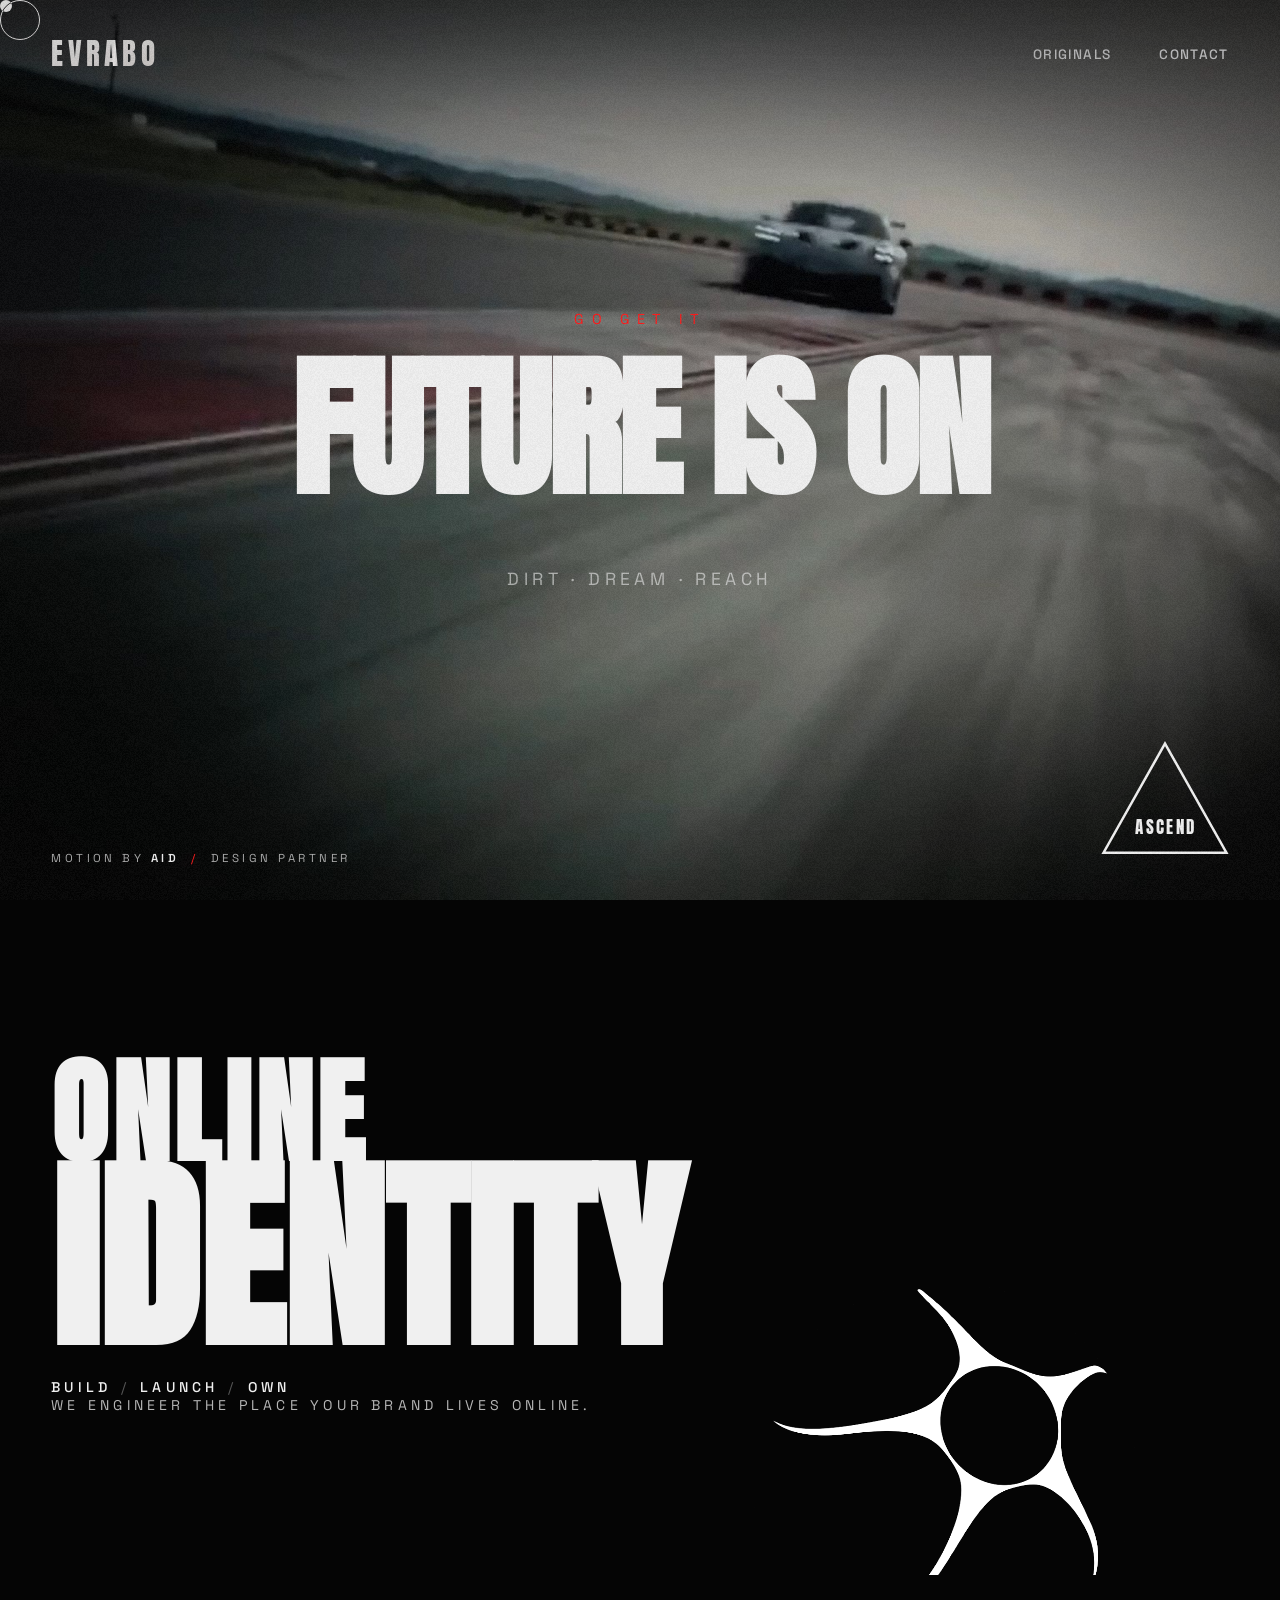
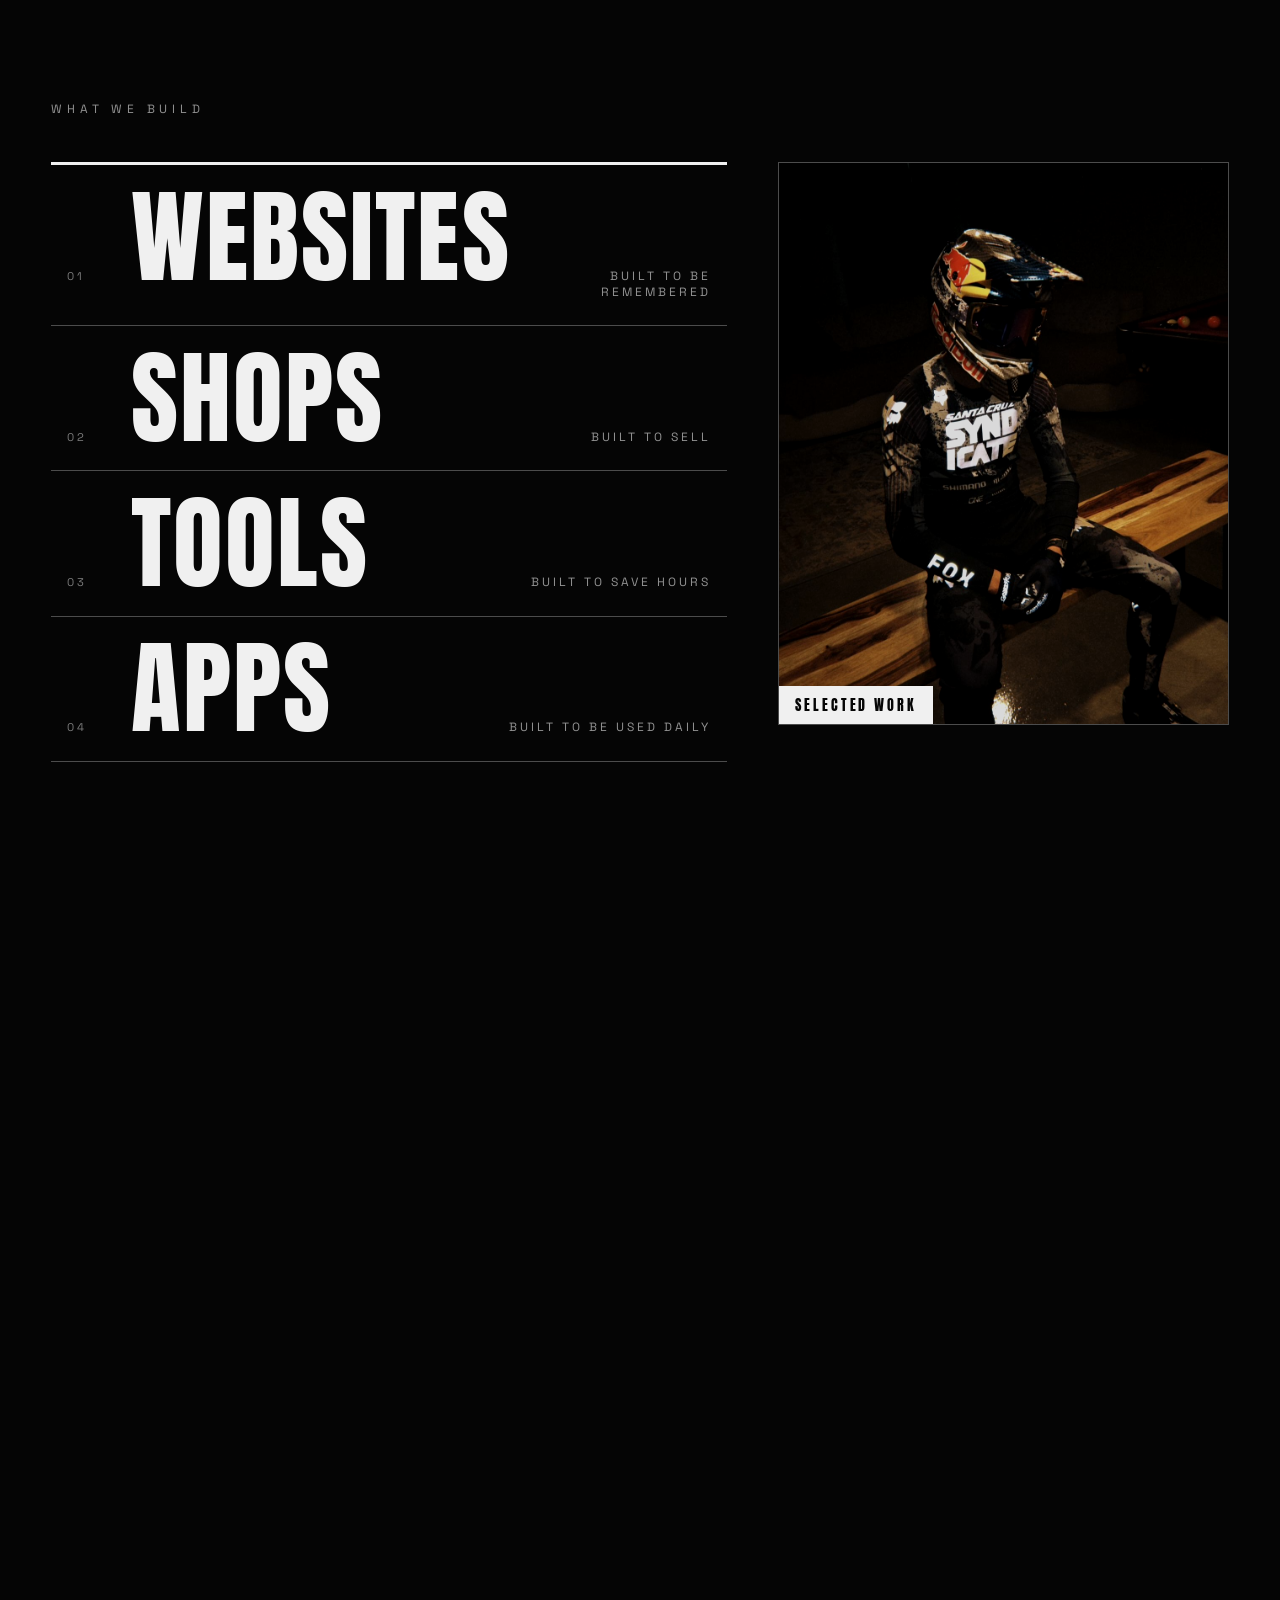
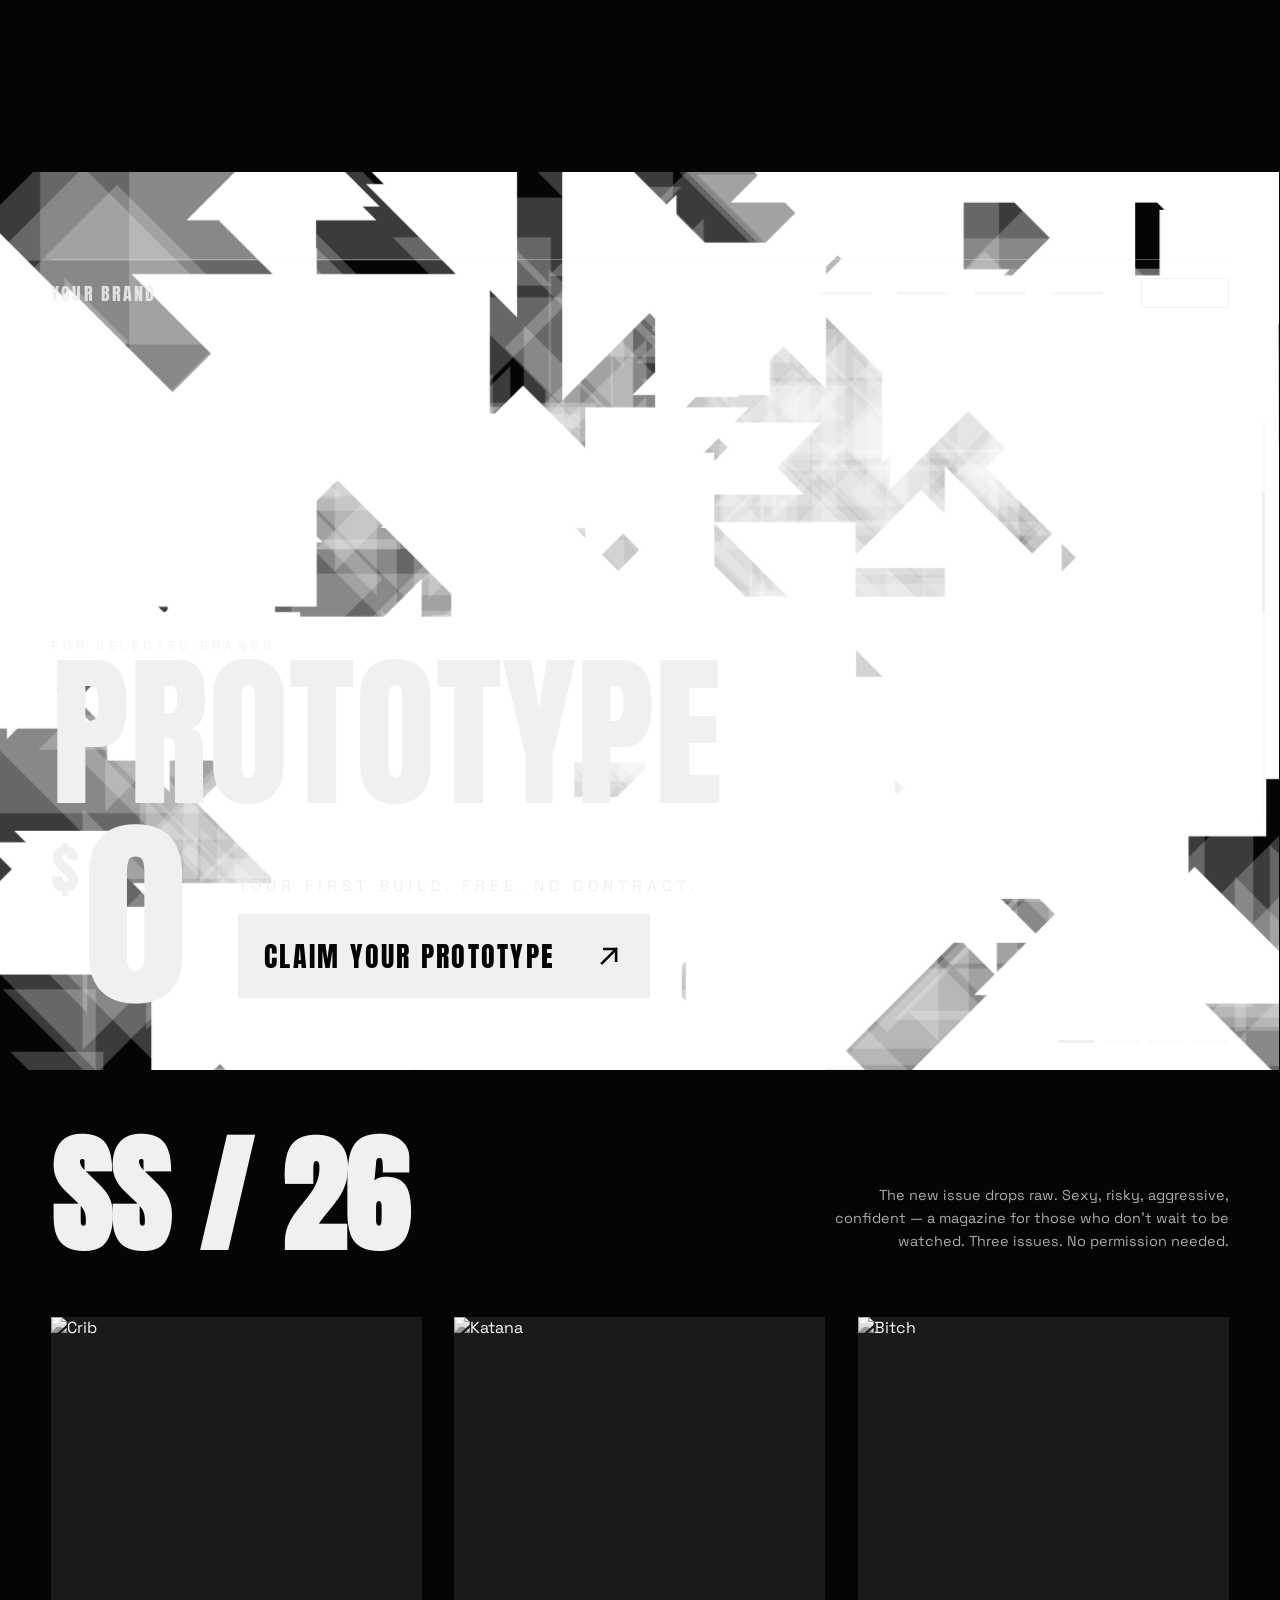
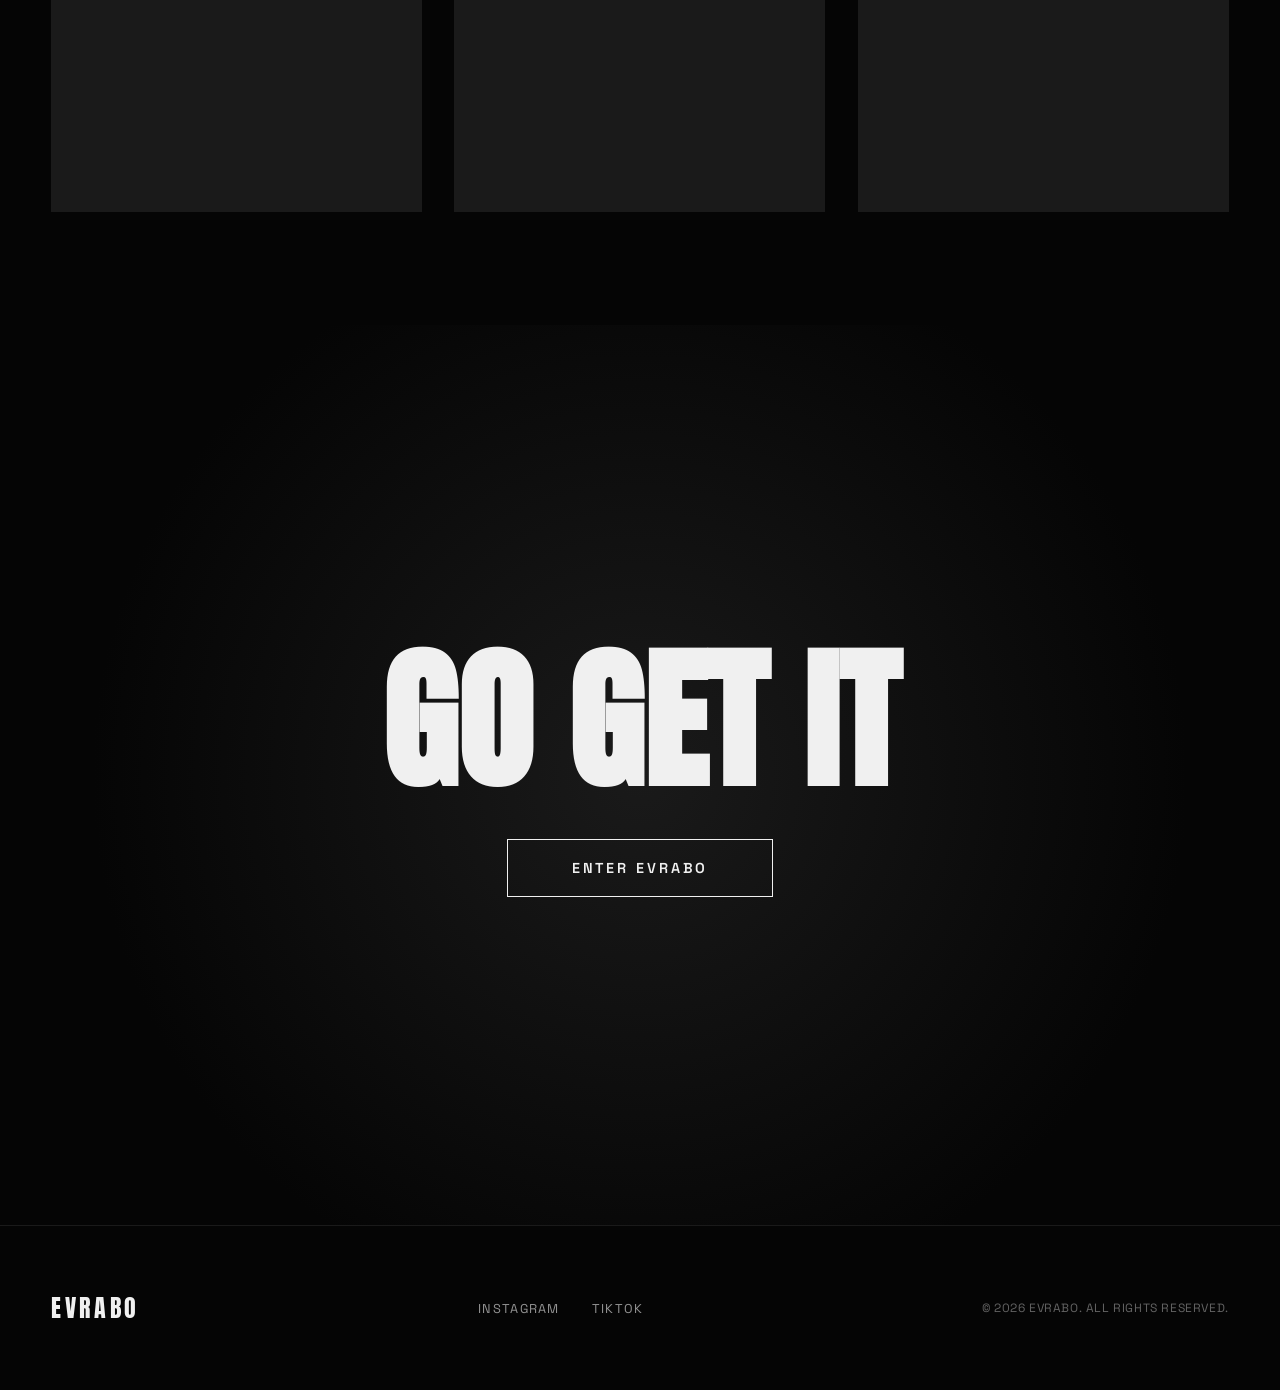
==== commit ee480261: "Version 2.1" ====
--- a/index.html
+++ b/index.html
@@ -353,6 +353,21 @@
       transform: translateY(0);
     }
 
+    /* Partner credit: direct, small, bottom-left. Says who made the film, not whose site this is. */
+    .hero-credit {
+      position: absolute;
+      left: 4vw;
+      bottom: 2.2rem;
+      z-index: 5;
+      font-family: 'Space Grotesk', sans-serif;
+      font-size: clamp(0.65rem, 0.9vw, 0.8rem);
+      letter-spacing: 0.3em;
+      text-transform: uppercase;
+      color: rgba(240, 240, 240, 0.7);
+    }
+    .hero-credit b { color: var(--white); font-weight: 600; }
+    .hero-credit i { font-style: normal; margin: 0 0.5em; color: var(--red); }
+
     .hero-red-line {
       position: absolute;
       bottom: 0;
@@ -1110,9 +1125,9 @@
     .identity {
       position: relative;
       width: 100%;
-      height: 100vh;
-      height: 100svh;
-      min-height: 480px;
+      height: 75vh;
+      height: 75svh;
+      min-height: 420px;
       display: flex;
       flex-direction: column;
       justify-content: center;
@@ -1143,6 +1158,10 @@
     @keyframes mark-spin {
       from { transform: translateY(-50%) rotate(0deg); }
       to { transform: translateY(-50%) rotate(360deg); }
+    }
+
+    @media (prefers-reduced-motion: reduce) {
+      .identity-mark.in { animation: none; transform: translateY(-50%); }
     }
 
     /* Type block, flush left, vertically centered. */
@@ -1388,6 +1407,8 @@
       <p class="hero-sub" id="hero-sub">Dirt · Dream · Reach</p>
     </div>
 
+    <div class="hero-credit"><span>Motion</span> by <b>AID</b> <i>/</i> design partner</div>
+
   </section>
 
   <section class="identity" id="identity" aria-label="Online identity">
@@ -1396,7 +1417,7 @@
       <span class="glitch-text identity-online" data-text="ONLINE">ONLINE</span>
       <span class="glitch-text identity-hl" data-text="IDENTITY">IDENTITY</span>
     </h2>
-    <p class="identity-sub"><b>Photography</b><i>/</i><b>Video</b><i>/</i><b>Content</b><br>The views that make your brand look like itself.</p>
+    <p class="identity-sub"><b>Build</b><i>/</i><b>Launch</b><i>/</i><b>Own</b><br>We engineer the place your brand lives online.</p>
   </section>
 
   <section class="build" aria-label="What we build">
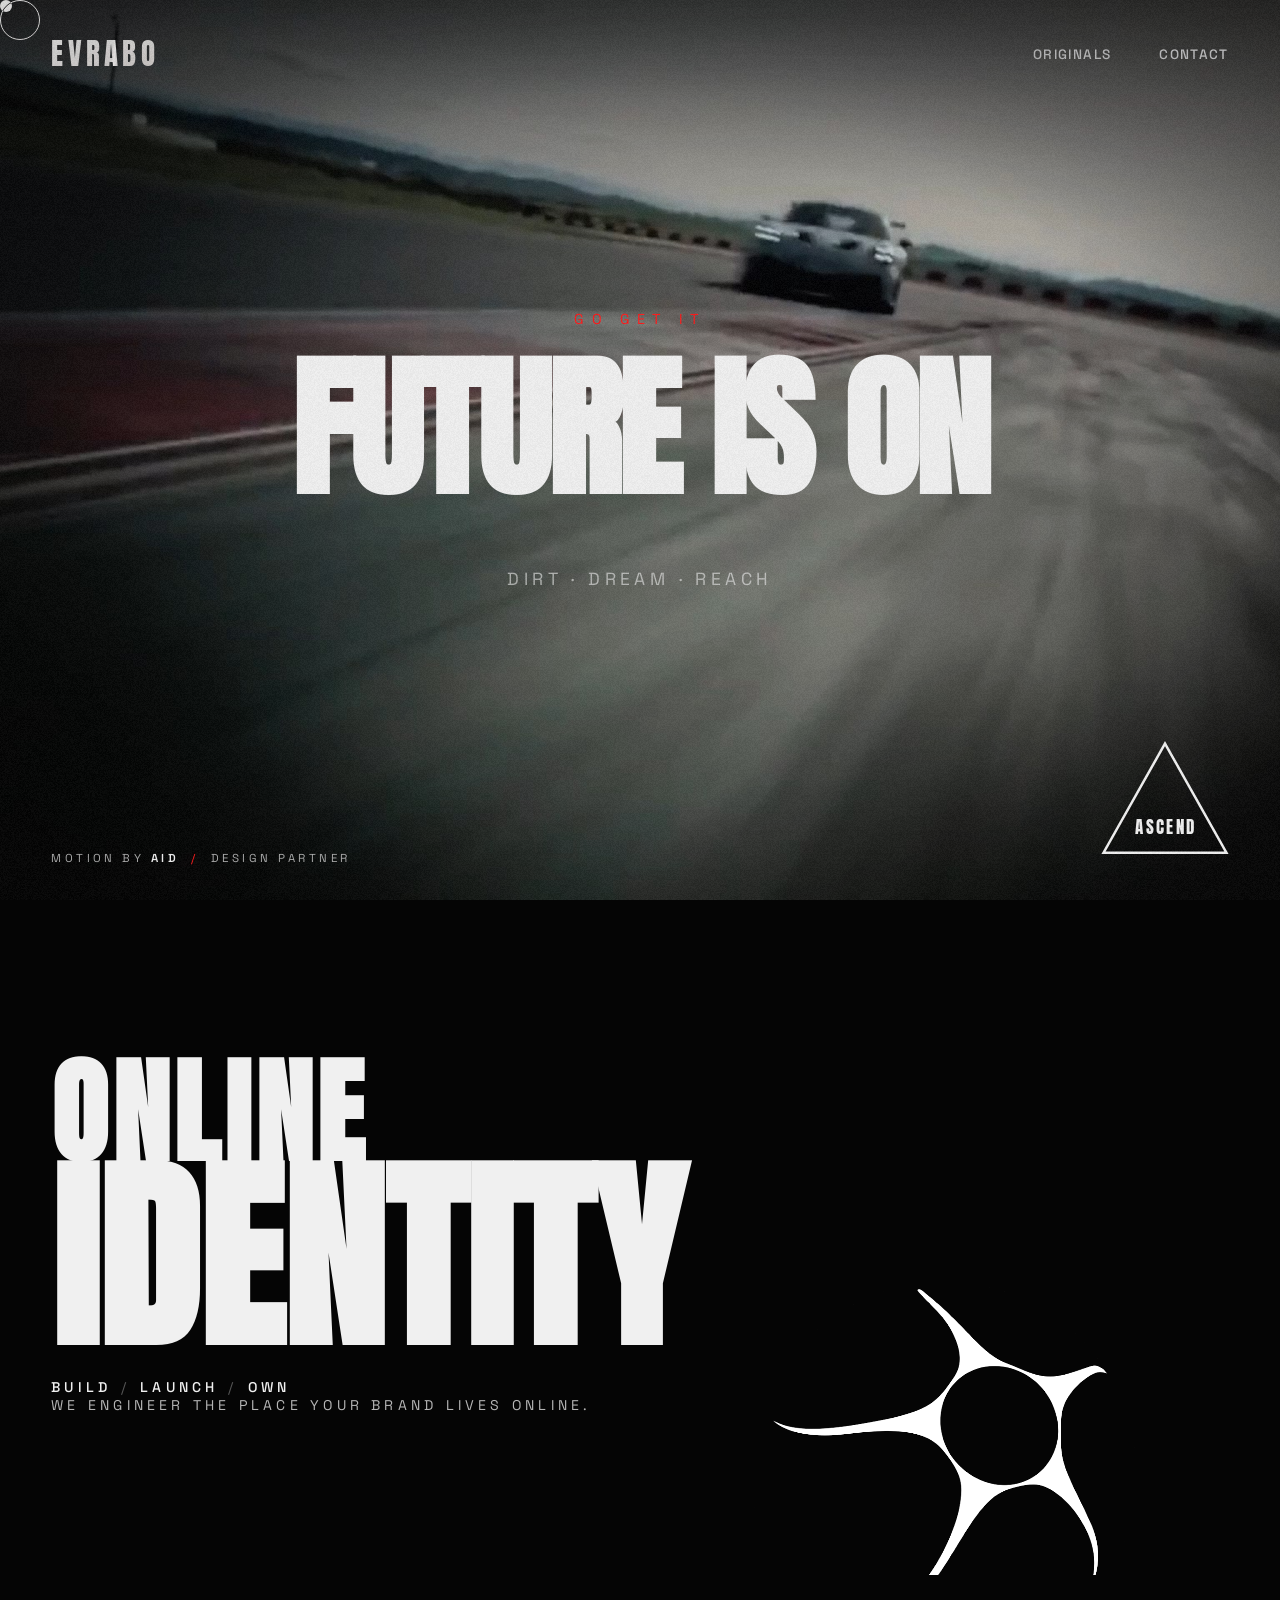
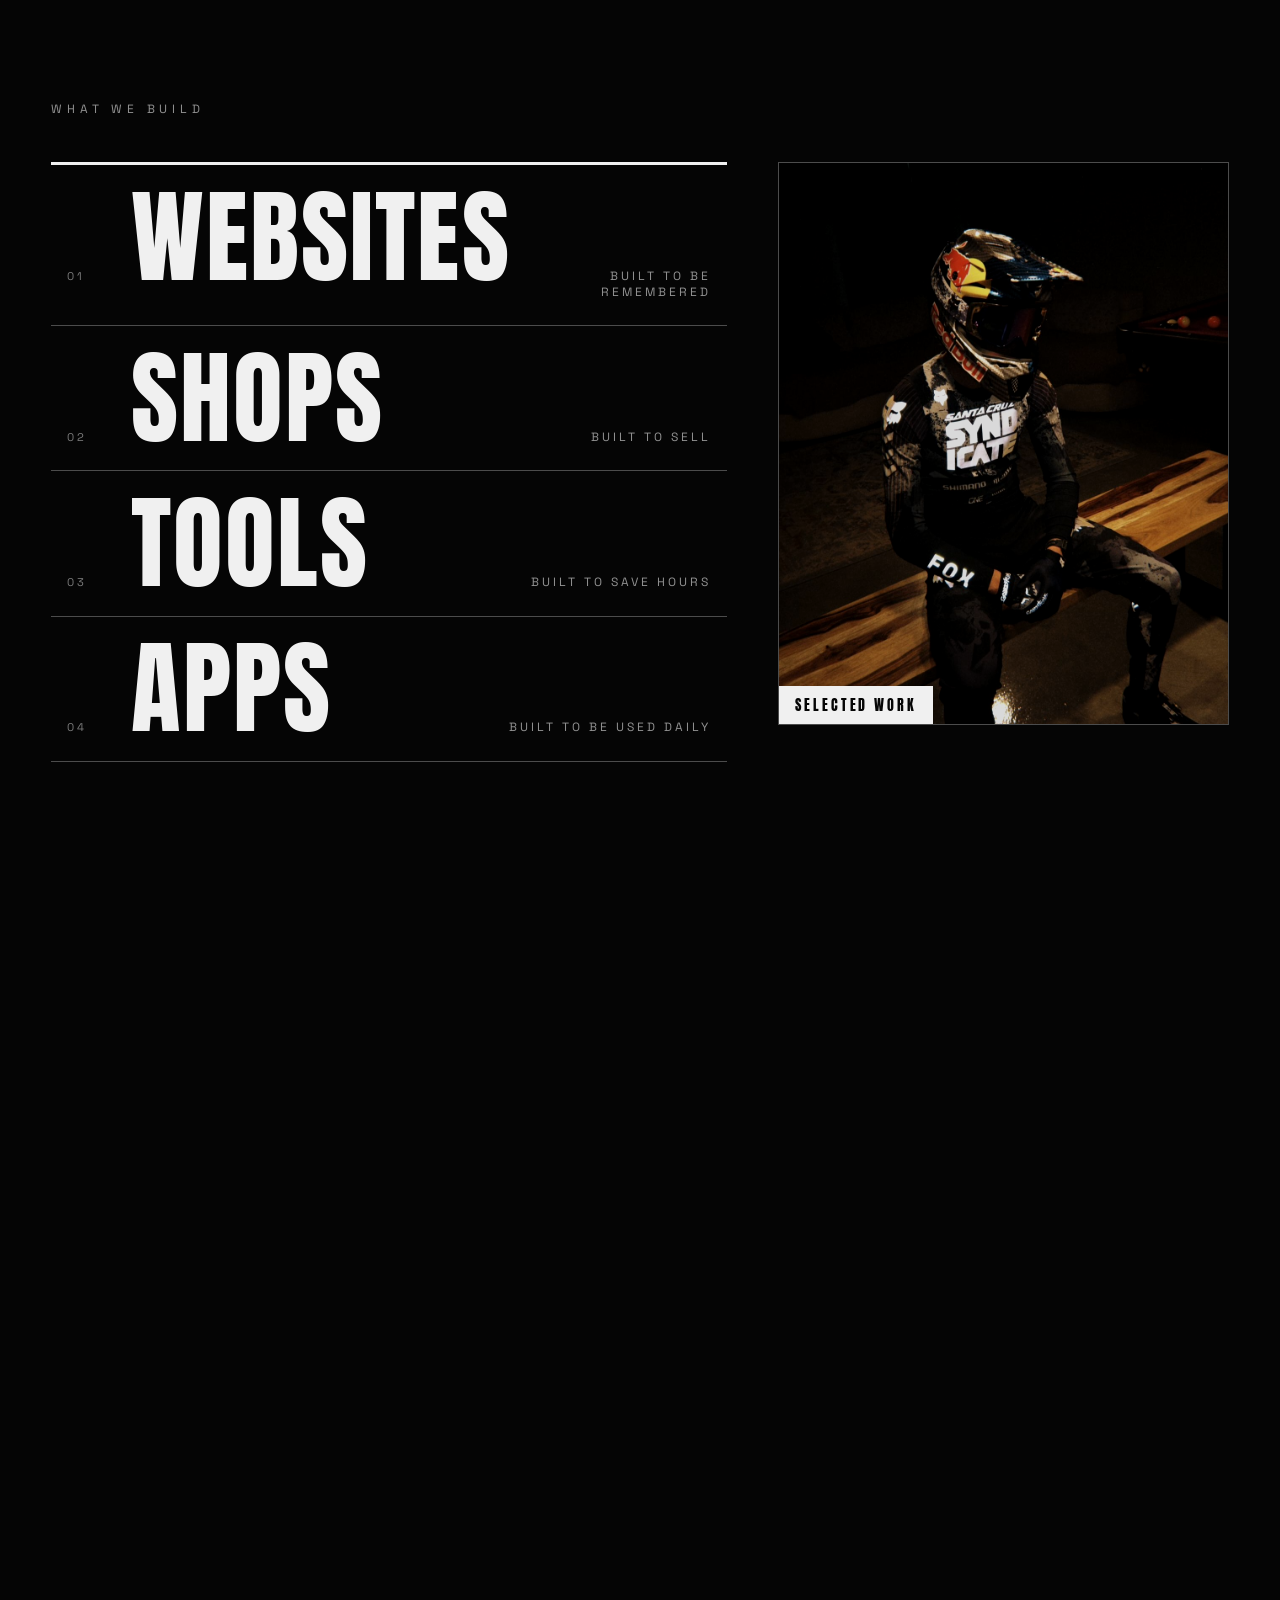
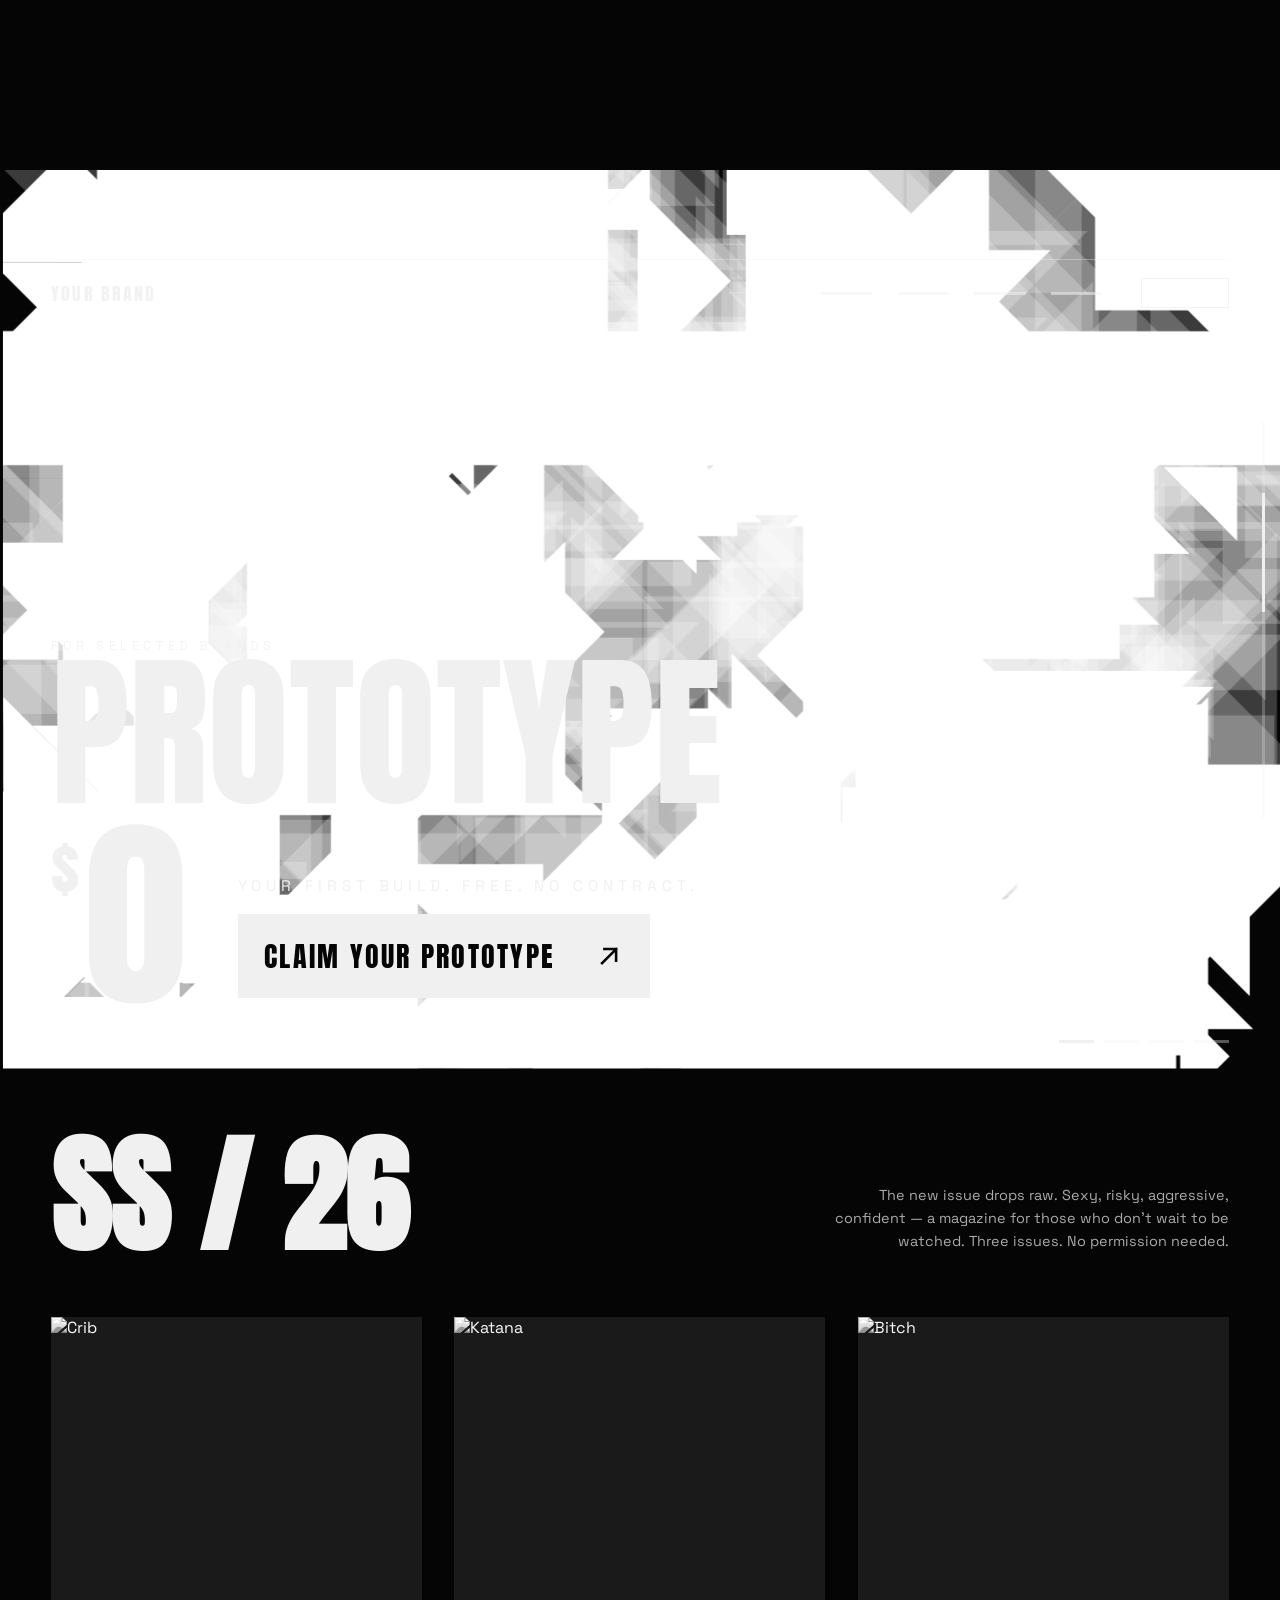
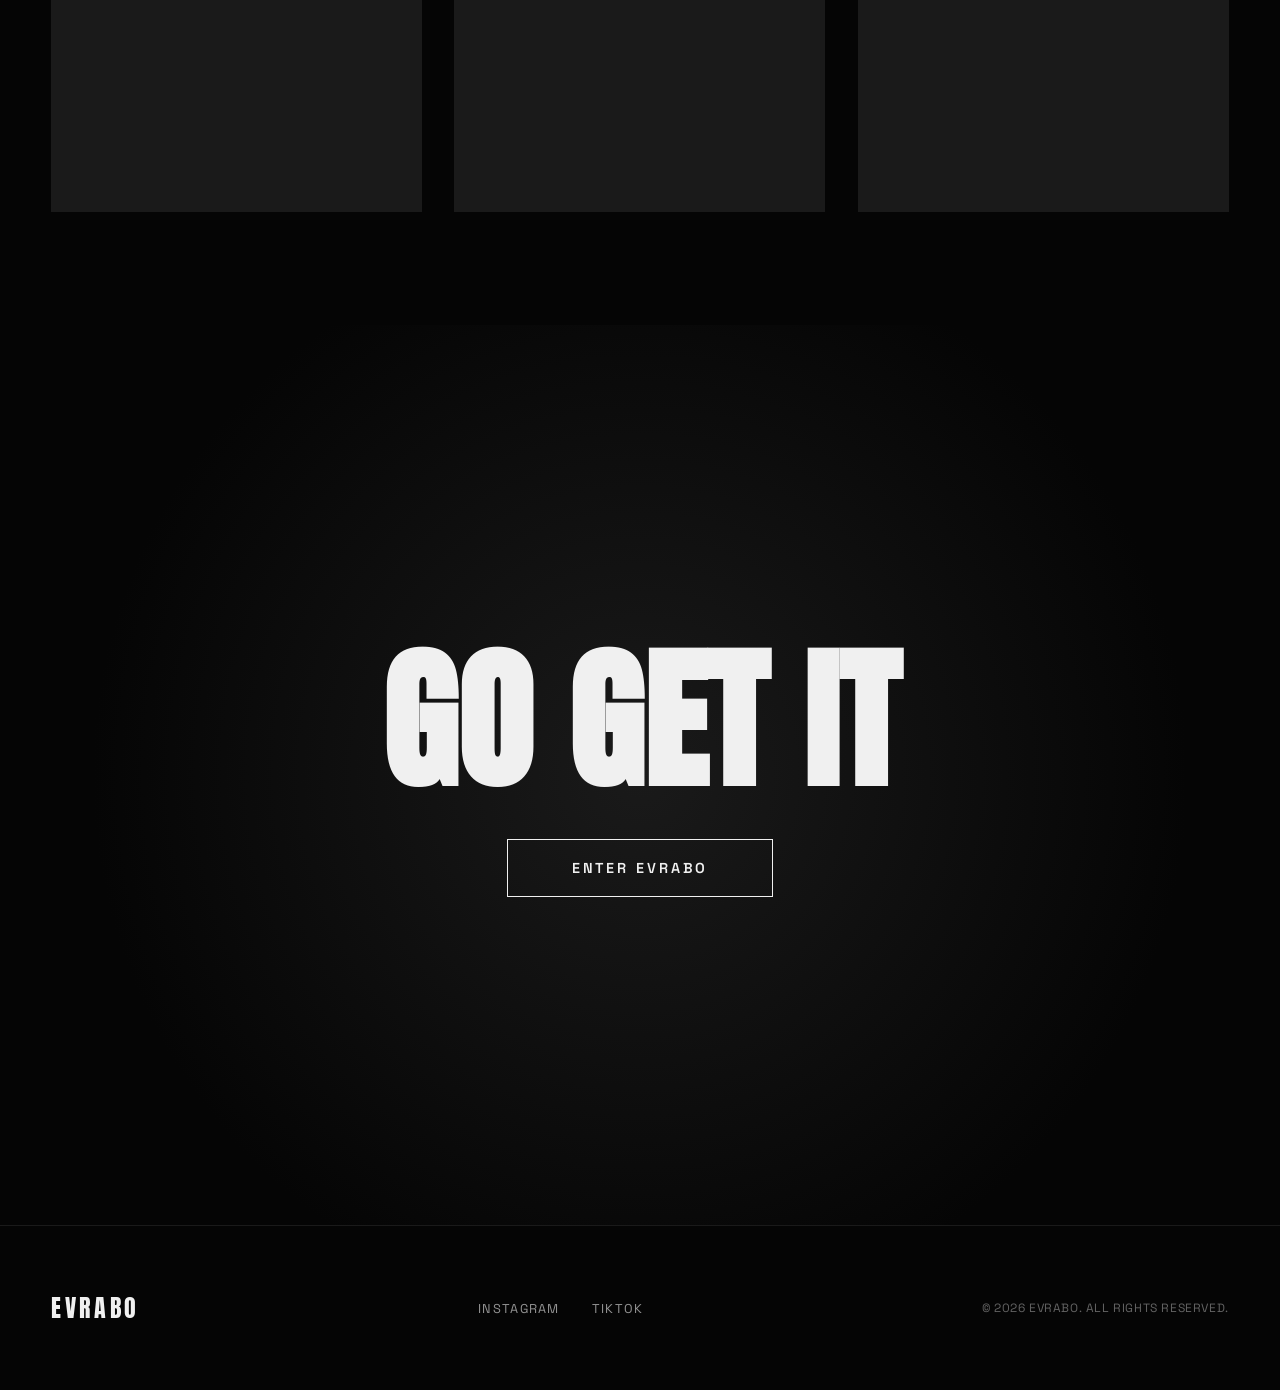
==== commit 3e0b7e79: "Fix hero video freeze (15MB faststart encode), Lambo sound prebuild and text-only controls, text-onl" ====
--- a/index.html
+++ b/index.html
@@ -1392,7 +1392,7 @@
       To swap: edit your montage into one .mp4 and replace the src below.
     -->
     <div class="hero-video-stack">
-      <video class="hero-video-bg" muted loop playsinline preload="none" poster="assets/images/hero-poster.jpg" data-src="assets/videos/EVRABO_hero.mp4"></video>
+      <video class="hero-video-bg" muted loop playsinline preload="none" poster="assets/images/hero-poster.jpg" data-src="assets/videos/EVRABO_hero_web.mp4"></video>
     </div>
 
     <div class="hero-vignette"></div>
@@ -1596,9 +1596,10 @@
       const lite = conn.saveData || /(^|-)2g$/.test(conn.effectiveType || '') ||
         window.matchMedia('(prefers-reduced-motion: reduce)').matches;
       if (!src || lite) return;
-      const start = () => { heroVideo.src = src; heroVideo.play().catch(() => {}); };
-      if (document.readyState === 'complete') start();
-      else window.addEventListener('load', () => setTimeout(start, 300));
+      // faststart 15 MB encode: begin right away (during the EVRABO loader) so it never sits frozen on the poster
+      heroVideo.preload = 'auto';
+      heroVideo.src = src;
+      heroVideo.play().catch(() => {});
     })();
     const heroKicker = document.getElementById('hero-kicker');
     const heroHeadline = document.getElementById('hero-headline');
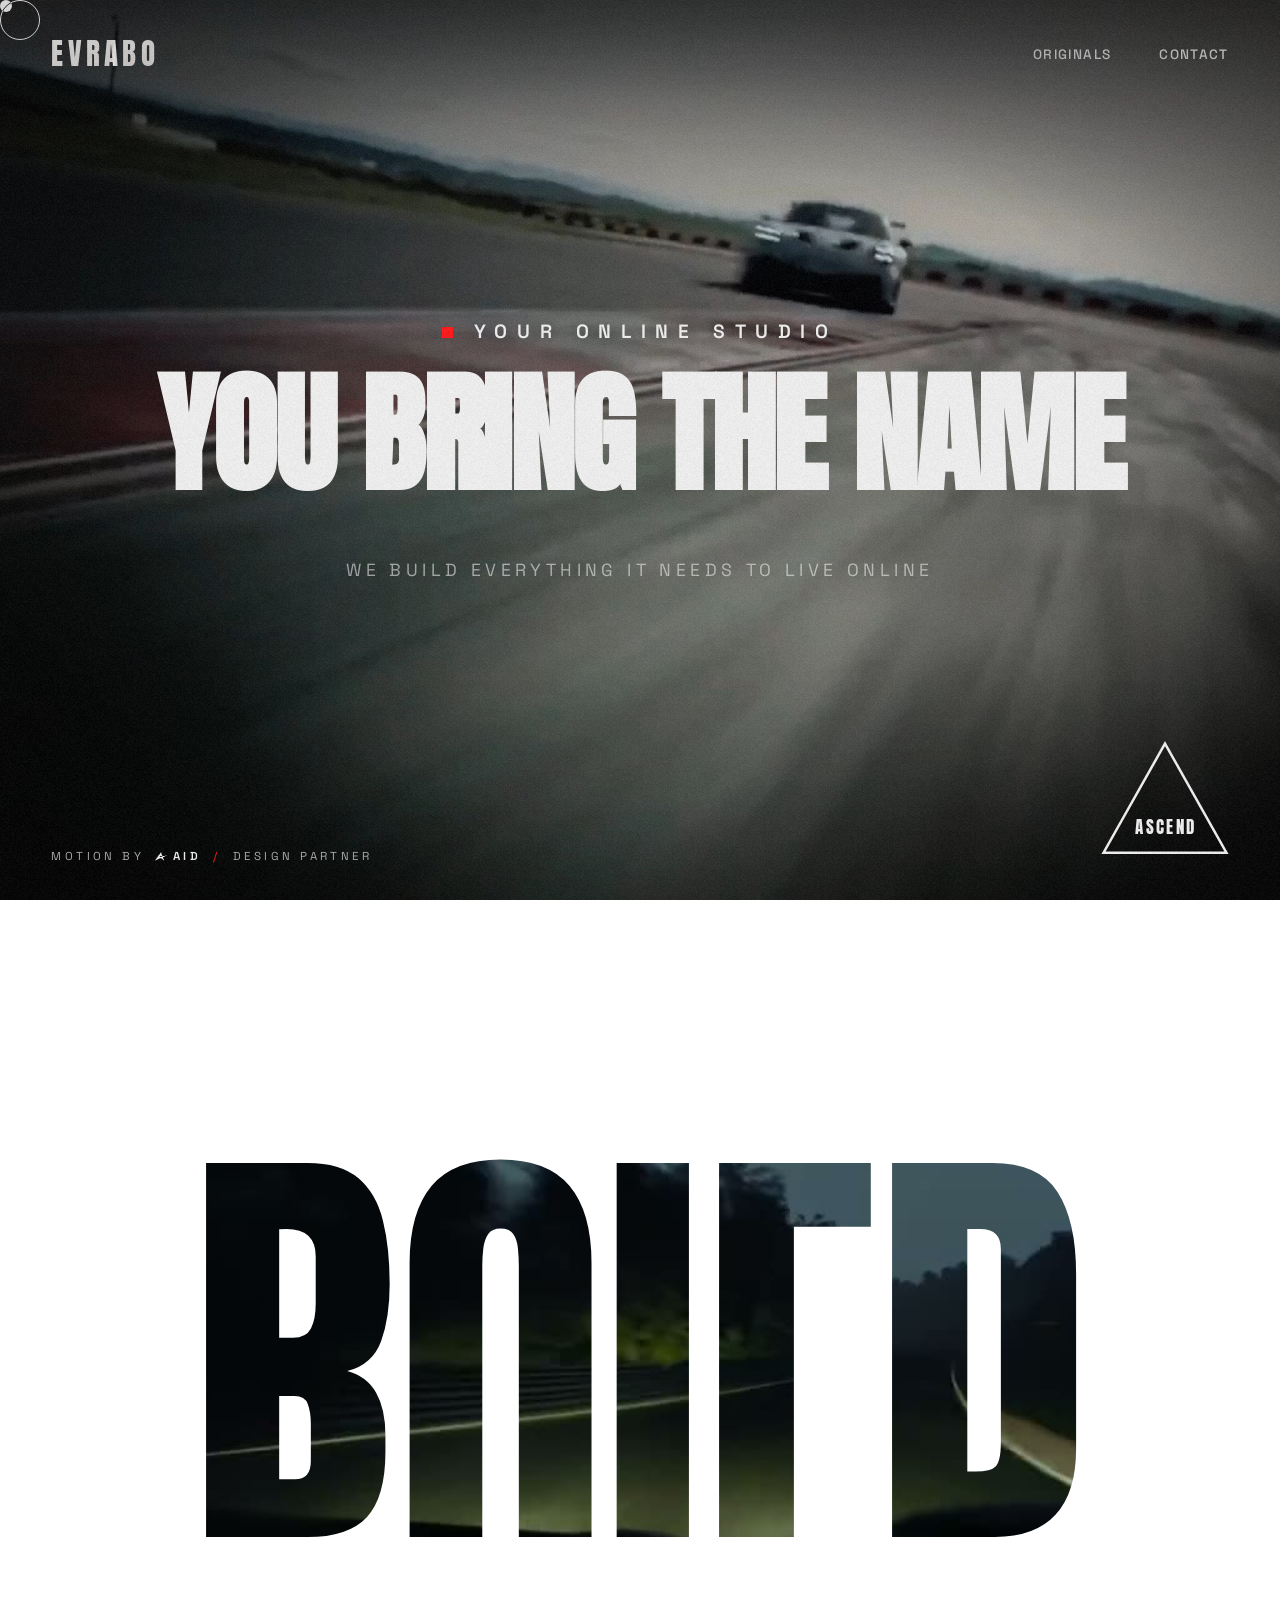
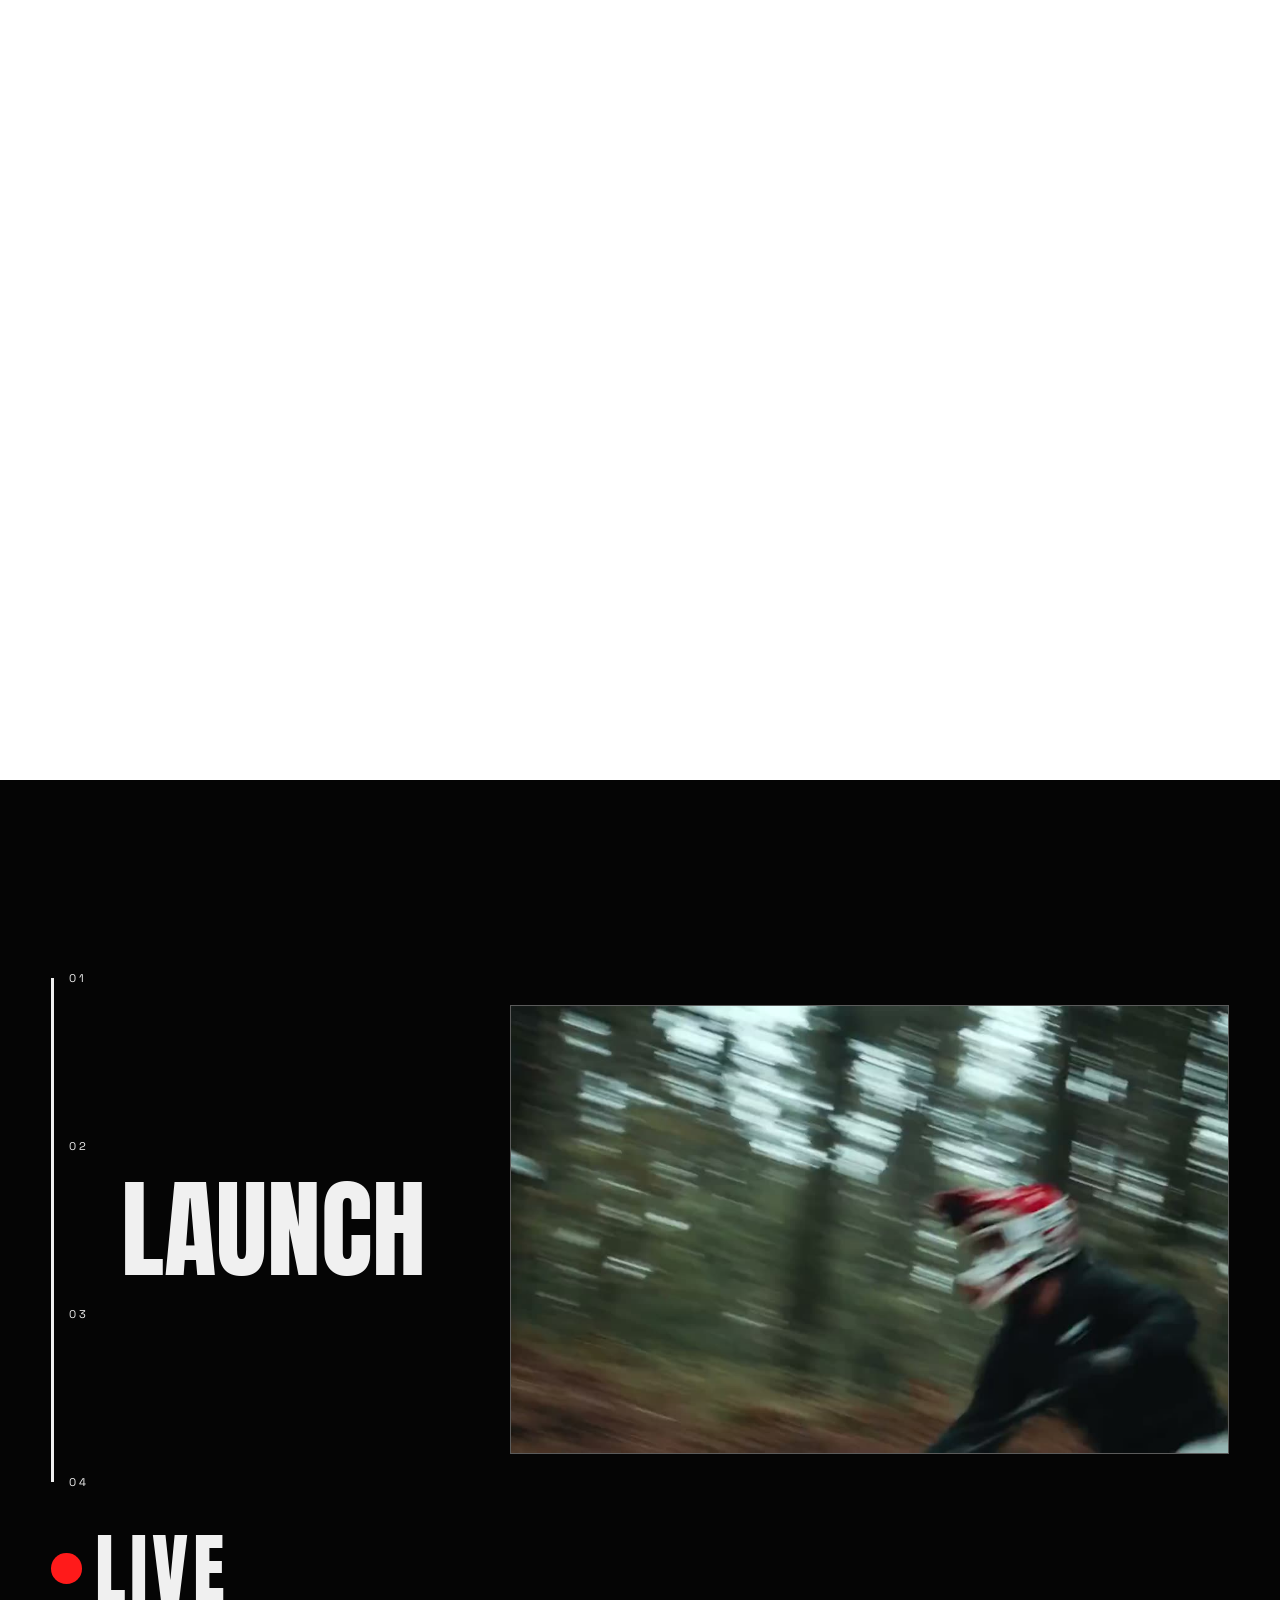
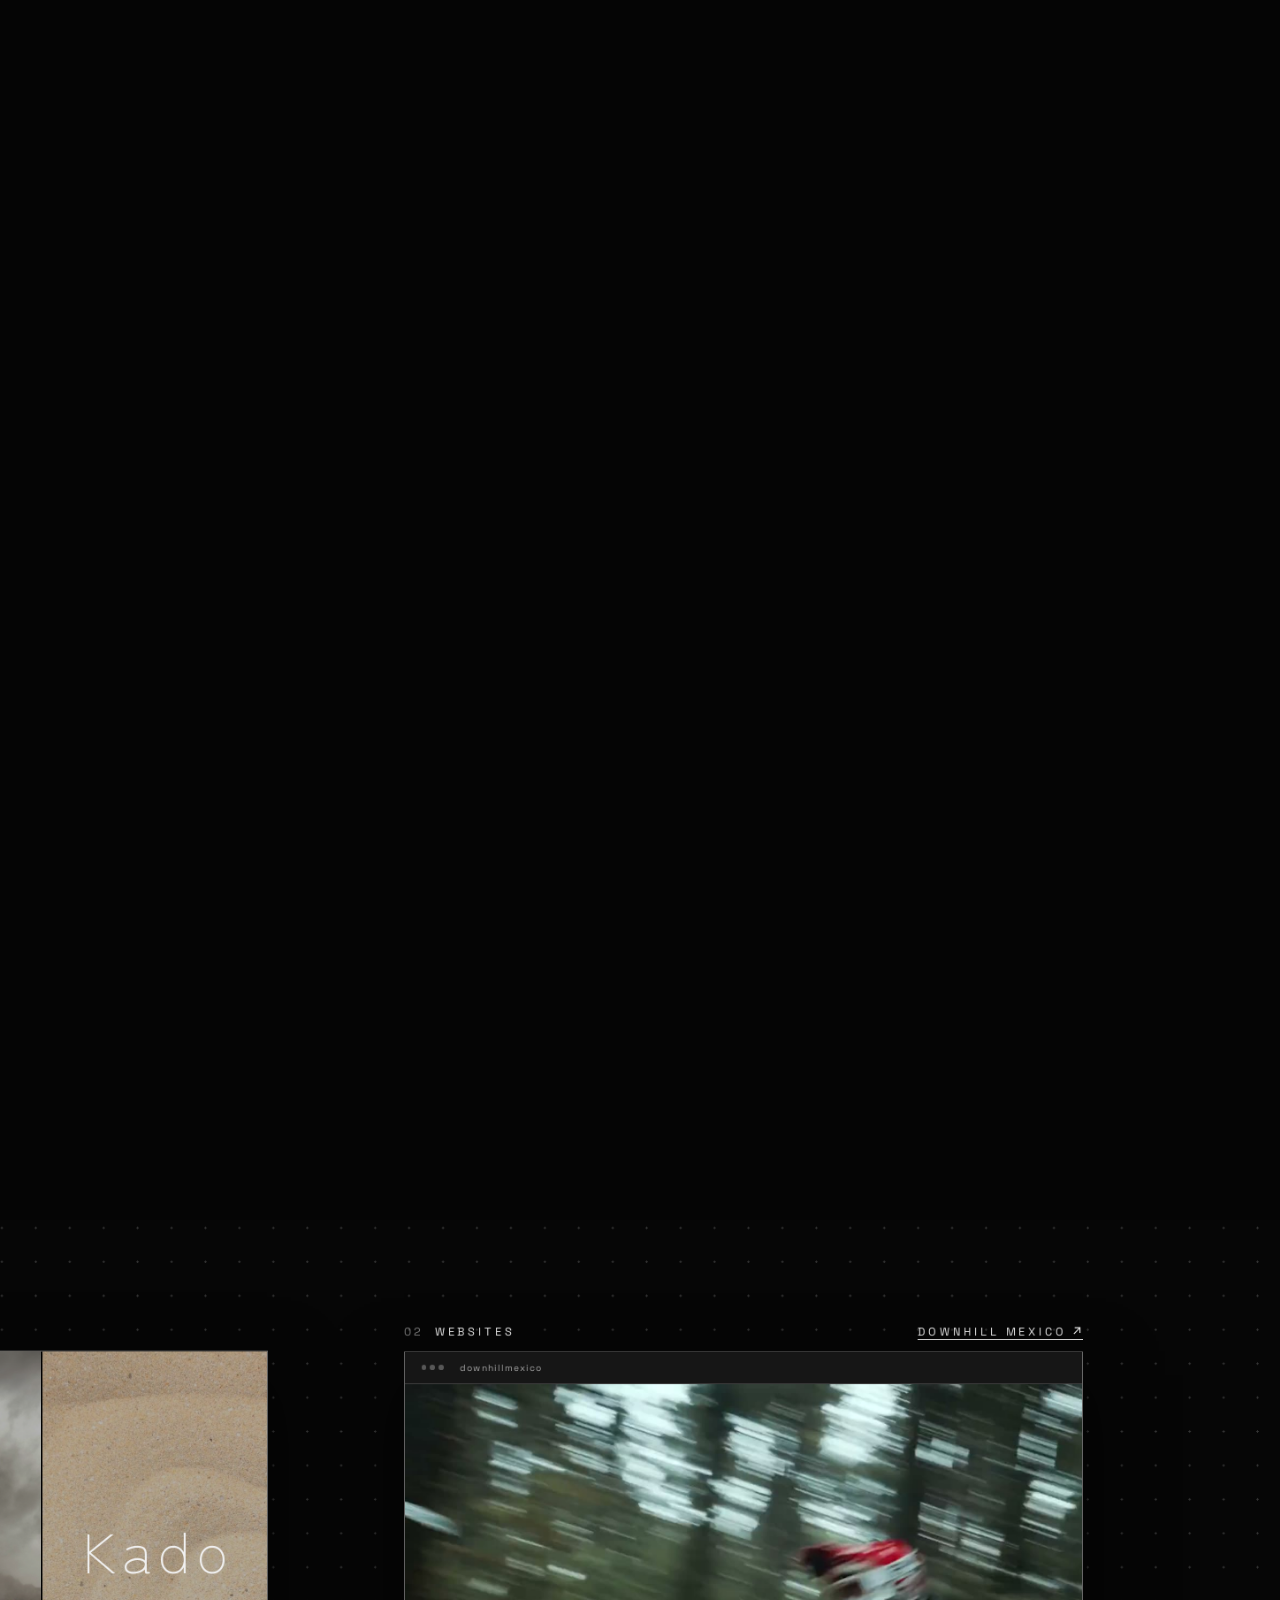
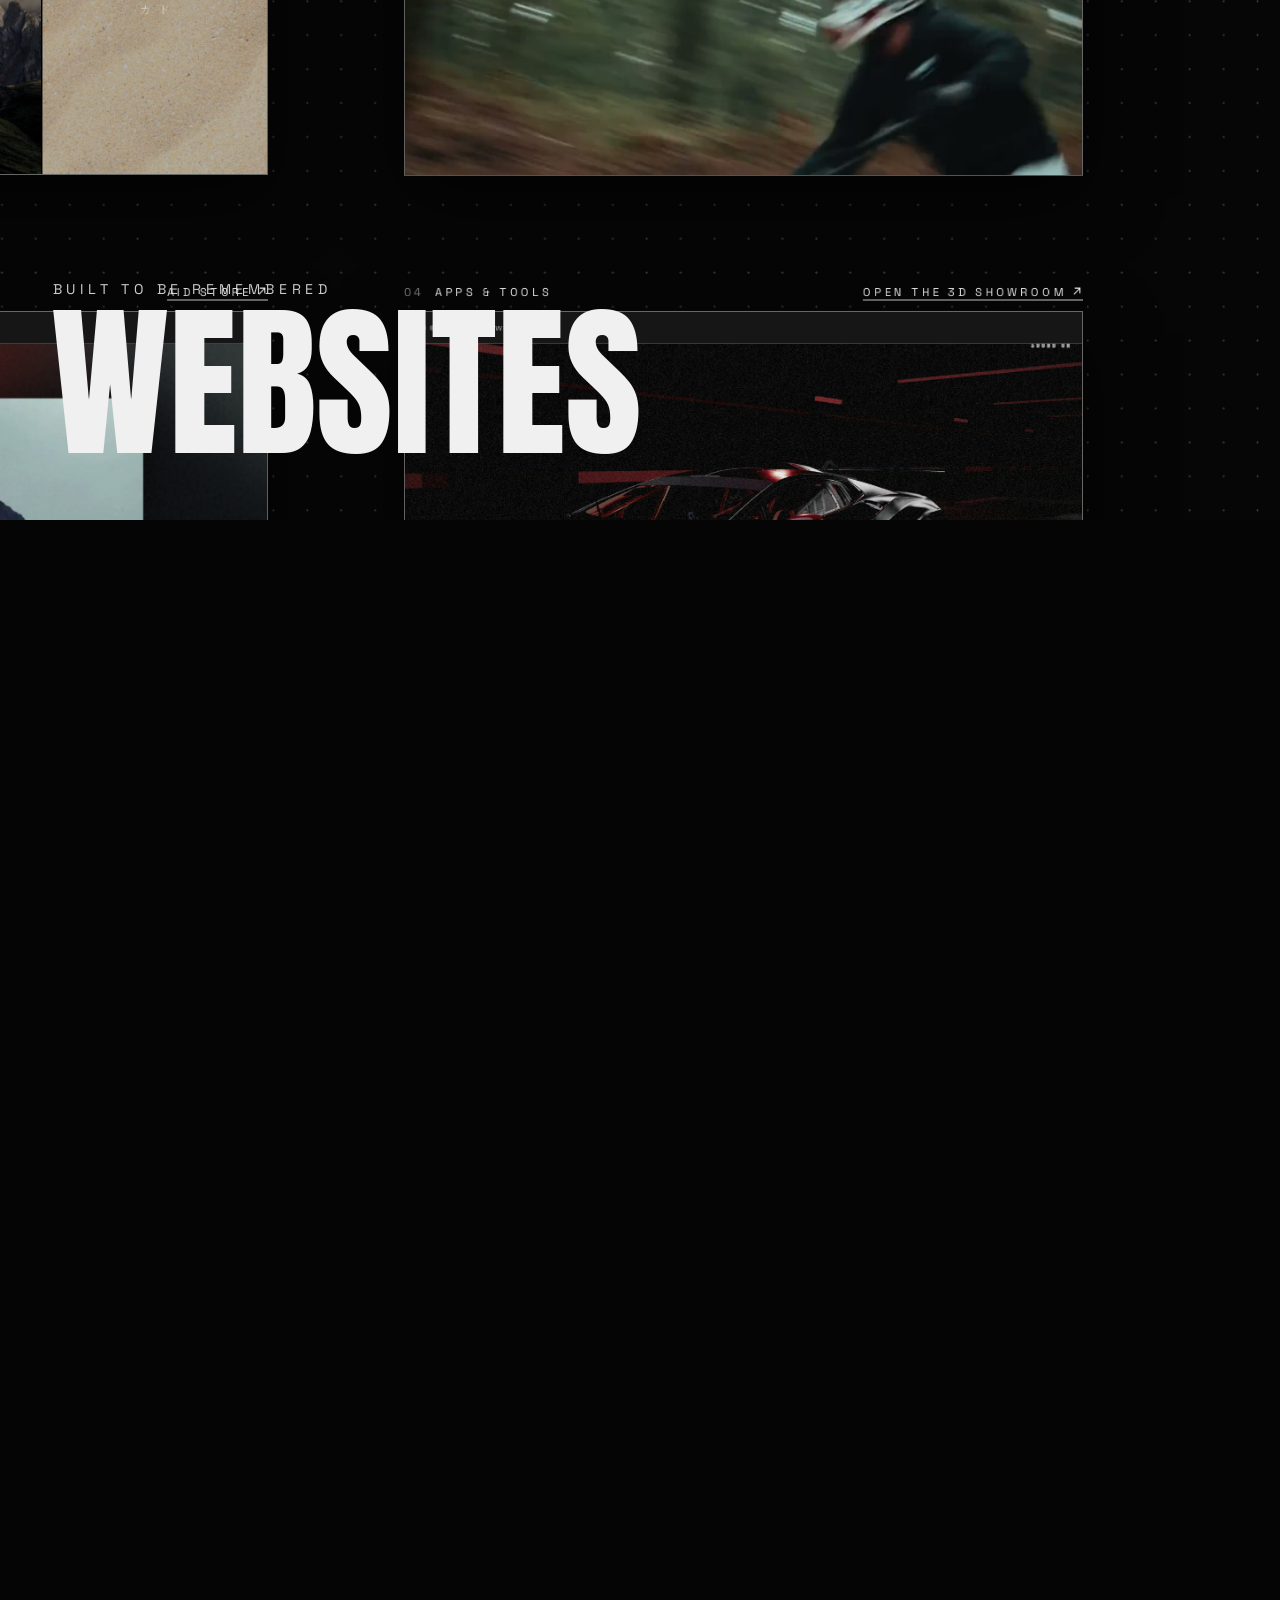
==== commit ff77d685: "update index page" ====
--- a/index.html
+++ b/index.html
@@ -3,10 +3,10 @@
 <head>
   <meta charset="UTF-8">
   <meta name="viewport" content="width=device-width, initial-scale=1.0">
-  <title>Evrabo</title>
-  <meta name="description" content="EVRABO — Dirt · Dream · Reach. Future is on. We are Champions. No fear. Explore the originals.">
-  <meta property="og:title" content="EVRABO">
-  <meta property="og:description" content="Dirt · Dream · Reach. Future is on. We are Champions. No fear.">
+  <title>EVRABO — Your whole brand, online</title>
+  <meta name="description" content="EVRABO builds your whole online world: identity, websites, shops, content, tools and apps. Your first prototype is free.">
+  <meta property="og:title" content="EVRABO — Your whole brand, online">
+  <meta property="og:description" content="Identity, websites, shops, content, tools and apps. One team, all online. Your first prototype is free.">
   <meta property="og:type" content="website">
   <meta property="og:url" content="https://evrabo.com/">
   <meta property="og:image" content="https://evrabo.com/assets/images/LinearMomentum.jpg">
@@ -20,7 +20,7 @@
     "name": "EVRABO",
     "url": "https://evrabo.com/",
     "logo": "https://evrabo.com/assets/images/favicon.png",
-    "description": "EVRABO — a magazine for the ones who move first. Photography, film, and writing built without compromise.",
+    "description": "EVRABO builds a brand's whole online world: identity, websites, shops, content, tools and apps.",
     "sameAs": [
       "https://instagram.com/evrabo_",
       "https://tiktok.com/@evrabo_"
@@ -57,10 +57,6 @@
       overflow-x: clip;
     }
 
-    .collection {
-      margin-top: -5vh;
-    }
-
     body {
       background: var(--black);
       color: var(--white);
@@ -117,9 +113,6 @@
       opacity: 0.04;
       background-image: url("assets/images/noise.png");
     }
-
-    /* Below-the-fold sections are not rendered until they are near the viewport */
-    .build, .originals-promo { content-visibility: auto; contain-intrinsic-size: auto 90vh; }
 
     /* Navigation */
     nav {
@@ -296,10 +289,12 @@
 
     .hero-kicker {
       font-family: 'Space Grotesk', sans-serif;
-      font-size: clamp(0.7rem, 1.2vw, 0.9rem);
+      font-weight: 600;
+      font-size: clamp(0.85rem, 1.5vw, 1.2rem);
       letter-spacing: 0.5em;
       text-transform: uppercase;
-      color: var(--red);
+      color: var(--white);
+      text-shadow: 0 2px 16px rgba(0, 0, 0, 0.7);
       margin-bottom: 2rem;
       opacity: 0;
       transform: translateY(30px);
@@ -307,6 +302,7 @@
       will-change: transform, opacity;
     }
 
+    .hero-kicker::before { content: ""; display: inline-block; width: 0.55em; height: 0.55em; margin-right: 1.1em; background: var(--red); }
     .hero-kicker.visible {
       opacity: 1;
       transform: translateY(0);
@@ -314,7 +310,7 @@
 
     .hero-headline {
       font-family: 'Anton', sans-serif;
-      font-size: clamp(3.5rem, 12vw, 11rem);
+      font-size: clamp(3.5rem, 10.2vw, 10rem);
       line-height: 0.9;
       text-transform: uppercase;
       letter-spacing: -0.02em;
@@ -377,234 +373,6 @@
       background: linear-gradient(90deg, transparent, var(--red), transparent);
       z-index: 5;
       opacity: 0.6;
-    }
-
-    /* Collection Section */
-    .collection {
-      position: relative;
-      min-height: 100vh;
-      display: flex;
-      flex-direction: column;
-      justify-content: center;
-      padding: 10vh 4vw;
-    }
-
-    .collection-header {
-      display: flex;
-      justify-content: space-between;
-      align-items: flex-end;
-      margin-bottom: 4rem;
-      flex-wrap: wrap;
-      gap: 2rem;
-    }
-
-    .collection-title {
-      font-family: 'Anton', sans-serif;
-      font-size: clamp(3rem, 10vw, 8rem);
-      line-height: 0.9;
-      text-transform: uppercase;
-    }
-
-    .collection-desc {
-      max-width: 400px;
-      font-size: 0.9rem;
-      line-height: 1.6;
-      opacity: 0.7;
-      text-align: right;
-    }
-
-    .collection-grid {
-      display: grid;
-      grid-template-columns: repeat(auto-fit, minmax(300px, 1fr));
-      gap: 2rem;
-    }
-
-    @keyframes cardFloat {
-      0%, 100% { transform: translateY(0); }
-      50% { transform: translateY(-8px); }
-    }
-
-    .collection-card {
-      position: relative;
-      display: block;
-      aspect-ratio: 3/4;
-      background: var(--gray);
-      overflow: hidden;
-      cursor: pointer;
-      animation: cardFloat 6s ease-in-out infinite;
-      will-change: transform;
-      text-decoration: none;
-      color: inherit;
-    }
-
-    .collection-card:nth-child(1) { animation-delay: 0s; }
-    .collection-card:nth-child(2) { animation-delay: -2s; }
-    .collection-card:nth-child(3) { animation-delay: -4s; }
-
-    .collection-card .card-glitch {
-      position: absolute;
-      inset: 0;
-      background: var(--red);
-      mix-blend-mode: multiply;
-      opacity: 0;
-      transition: opacity 0.1s ease;
-      z-index: 2;
-    }
-
-    .collection-card:hover .card-glitch {
-      opacity: 0.3;
-      animation: glitchFlash 0.3s ease;
-    }
-
-    @keyframes glitchFlash {
-      0%, 100% { opacity: 0; }
-      20% { opacity: 0.4; }
-      40% { opacity: 0.1; }
-      60% { opacity: 0.5; }
-      80% { opacity: 0.2; }
-    }
-
-    .collection-card img {
-      width: 100%;
-      height: 100%;
-      object-fit: cover;
-      filter: grayscale(100%) contrast(1.1);
-      transition: all 0.6s ease;
-    }
-
-    .collection-card:hover img {
-      filter: grayscale(0%) contrast(1.2);
-      transform: scale(1.05);
-    }
-
-    .card-info {
-      position: absolute;
-      bottom: 0;
-      left: 0;
-      right: 0;
-      padding: 2rem 1.5rem 1.5rem;
-      background: linear-gradient(to top, rgba(0,0,0,0.9), transparent);
-      z-index: 3;
-      transform: translateY(20px);
-      opacity: 0;
-      transition: all 0.4s ease;
-    }
-
-    .collection-card:hover .card-info {
-      transform: translateY(0);
-      opacity: 1;
-    }
-
-    .card-name {
-      font-family: 'Anton', sans-serif;
-      font-size: 1.5rem;
-      text-transform: uppercase;
-      letter-spacing: 0.05em;
-    }
-
-    .card-issue {
-      font-size: 0.85rem;
-      opacity: 0.6;
-      margin-top: 0.3rem;
-    }
-
-    /* Originals Promo Section */
-    .originals-promo {
-      position: relative;
-      min-height: 100vh;
-      width: 100%;
-      display: flex;
-      flex-direction: column;
-      align-items: center;
-      justify-content: center;
-      padding: 10vh 4vw;
-      overflow: hidden;
-      background: var(--black);
-      z-index: 1;
-    }
-
-    .originals-promo::before {
-      content: '';
-      position: absolute;
-      inset: 0;
-      background:
-        radial-gradient(ellipse at 50% 100%, rgba(26,26,26,0.5) 0%, var(--black) 60%);
-      z-index: 0;
-      pointer-events: none;
-    }
-
-    .originals-promo-content {
-      position: relative;
-      z-index: 1;
-      display: flex;
-      flex-direction: column;
-      align-items: center;
-      text-align: center;
-      gap: 1.8rem;
-    }
-
-    .originals-promo-kicker {
-      font-family: 'Space Grotesk', sans-serif;
-      font-size: clamp(0.7rem, 1.2vw, 0.9rem);
-      letter-spacing: 0.6em;
-      text-transform: uppercase;
-      color: var(--red);
-    }
-
-    .originals-promo-title {
-      font-family: 'Anton', sans-serif;
-      font-size: clamp(6rem, 22vw, 18rem);
-      line-height: 0.8;
-      text-transform: uppercase;
-      letter-spacing: 0.04em;
-      color: var(--white);
-    }
-
-    .originals-promo-desc {
-      max-width: 480px;
-      font-size: clamp(0.9rem, 1.5vw, 1.1rem);
-      line-height: 1.7;
-      letter-spacing: 0.25em;
-      text-transform: uppercase;
-      opacity: 0.55;
-    }
-
-    .originals-promo-btn {
-      position: relative;
-      display: inline-block;
-      margin-top: 1rem;
-      padding: 1.2rem 4rem;
-      border: 1px solid var(--white);
-      color: var(--white);
-      text-decoration: none;
-      font-family: 'Space Grotesk', sans-serif;
-      font-weight: 600;
-      font-size: 0.85rem;
-      letter-spacing: 0.25em;
-      text-transform: uppercase;
-      transition: all 0.4s cubic-bezier(0.16, 1, 0.3, 1);
-      overflow: hidden;
-    }
-
-    .originals-promo-btn::before {
-      content: '';
-      position: absolute;
-      top: 0;
-      left: -100%;
-      width: 100%;
-      height: 100%;
-      background: var(--red);
-      transition: left 0.4s cubic-bezier(0.16, 1, 0.3, 1);
-      z-index: -1;
-    }
-
-    .originals-promo-btn:hover::before {
-      left: 0;
-    }
-
-    .originals-promo-btn:hover {
-      border-color: var(--red);
-      color: var(--white);
     }
 
     /* Footer CTA */
@@ -789,230 +557,40 @@
     }
 
 
-    /* Scroll-Driven 3:4 Vertical Image Sequence */
-    .image-sequence[hidden] { display: none; }
-
-    .image-sequence {
-      position: relative;
-      width: 100%;
-      background: var(--black);
-      z-index: 1;
-    }
-
-    .image-sequence-sticky {
-      position: sticky;
-      top: 0;
-      height: 100vh;
-      width: 100%;
-      overflow: hidden;
-      background: var(--black);
-    }
-
-    .image-sequence-sticky img {
-      position: absolute;
-      inset: 0;
-      width: 100%;
-      height: 100%;
-      object-fit: cover;
-      opacity: 0;
-      transform: scale(1.4) rotate(2deg) translateY(3%);
-      filter: contrast(1.15) saturate(0.9) blur(15px) brightness(0.7);
-      transition: opacity 0.35s cubic-bezier(0.16, 1, 0.3, 1),
-                  transform 0.35s cubic-bezier(0.16, 1, 0.3, 1),
-                  filter 0.35s cubic-bezier(0.16, 1, 0.3, 1);
-      will-change: opacity, transform, filter, object-position;
-      z-index: 0;
-    }
-
-    .image-sequence-sticky img.active {
-      opacity: 1;
-      transform: scale(1) rotate(0) translateY(0);
-      filter: contrast(1.1) saturate(0.85) blur(0) brightness(1);
-      z-index: 1;
-    }
-
-    /* Free prototype: the preview video is the wallpaper, the offer is written over it. */
-    .offer {
-      position: relative;
-      width: 100%;
-      min-height: 100vh;
-      min-height: 100svh;
-      display: flex;
-      flex-direction: column;
-      justify-content: flex-end;
-      overflow: hidden;
-      padding: 14vh 4vw 8vh;
-      background: var(--black);
-      z-index: 1;
-    }
-
-    .offer-build {
-      position: absolute;
-      inset: 0;
-      z-index: 0;
-      overflow: hidden;
-    }
-
+    /* Free prototype: a window of the footage opens in the middle, FREE and PROTOTYPE slide in from opposite sides
+       and lock into a diagonal around it, then the window opens up to the whole screen.
+       Only clip-path, opacity and transform change on scroll. */
+    .offer { position: relative; width: 100%; background: var(--black); z-index: 1; }
+    .s-offer { --h: 480vh; overflow: visible; }
+    .offer-pin { background: var(--black); }
+    .offer-build { position: absolute; inset: 0; z-index: 0; overflow: hidden; clip-path: inset(50% 50% 50% 50%); will-change: clip-path; }
     .offer-build video {
-      display: block;
-      width: 100%;
-      height: 100%;
-      object-fit: cover;
-      object-position: 20% top;
-      filter: grayscale(100%) contrast(1.1) brightness(0.55);
-      transition: filter 0.6s ease;
-    }
-
-    .offer:hover .offer-build video { filter: grayscale(0%) contrast(1.15) brightness(0.7); }
-
-    .offer-build canvas {
-      position: absolute;
-      inset: 0;
-      width: 100%;
-      height: 100%;
-      pointer-events: none;
-      mix-blend-mode: difference;
-    }
-
-    /* Looks like a product, does nothing: wordmark, nav, button, scroll bar and page marks. */
-    .offer-ui {
-      position: absolute;
-      inset: 0;
-      z-index: 1;
-      pointer-events: none;
-      user-select: none;
-      padding: 0 4vw;
-    }
-
-    .offer-ui-top {
-      position: absolute;
-      left: 4vw;
-      right: 4vw;
-      top: 5.6rem;
-      display: flex;
-      align-items: center;
-      gap: 3vw;
-      padding-top: 1.1rem;
-      border-top: 1px solid rgba(240, 240, 240, 0.35);
-    }
-
-    .offer-ui-top b {
-      margin-right: auto;
-      font-family: 'Anton', sans-serif;
-      font-weight: 400;
-      font-size: 1.1rem;
-      letter-spacing: 0.12em;
-      text-transform: uppercase;
-      color: var(--white);
-      opacity: 0.85;
-    }
-
-    .offer-ui-links { display: flex; gap: 1.6rem; }
-    .offer-ui-links i { width: 3.2rem; height: 3px; background: var(--white); opacity: 0.55; }
-    .offer-ui-cta { width: 5.5rem; height: 1.9rem; border: 1px solid rgba(240, 240, 240, 0.8); }
-
-    .offer-ui-scroll {
-      position: absolute;
-      right: 1.2vw;
-      top: 28%;
-      bottom: 28%;
-      width: 3px;
-      background: rgba(240, 240, 240, 0.25);
-    }
-
-    .offer-ui-scroll i { position: absolute; left: 0; right: 0; top: 18%; height: 30%; background: var(--white); }
-
-    .offer-ui-bottom { position: absolute; left: 4vw; right: 4vw; bottom: 3vh; display: flex; gap: 0.6rem; justify-content: flex-end; }
-    .offer-ui-bottom i { width: 2.2rem; height: 3px; background: var(--white); opacity: 0.35; }
-    .offer-ui-bottom i.on { opacity: 1; }
-
-    @media (max-width: 640px) {
-      .offer-ui-top { top: 5rem; gap: 4vw; }
-      .offer-ui-links { display: none; }
-      .offer-ui-scroll { display: none; }
-      .offer-ui-cta { width: 3.8rem; height: 1.6rem; }
-    }
-
-    .offer-content { position: relative; z-index: 2; display: flex; flex-direction: column; align-items: flex-start; }
-
-    .offer-for {
-      font-size: 0.8rem;
-      letter-spacing: 0.35em;
-      text-transform: uppercase;
-      color: var(--white);
-      opacity: 0.8;
-    }
-
-    .offer-title {
-      margin: 0.4rem 0 0;
-      font-family: 'Anton', sans-serif;
-      font-weight: 400;
-      font-size: clamp(3.5rem, 13vw, 13rem);
-      line-height: 0.88;
-      text-transform: uppercase;
-      color: var(--white);
-    }
-
-    .offer-row { display: flex; align-items: flex-end; flex-wrap: wrap; gap: 2rem 4vw; margin-top: 3vh; width: 100%; }
-
-    .offer-price {
-      display: flex;
-      align-items: flex-start;
-      font-family: 'Anton', sans-serif;
-      font-size: clamp(5rem, 16vw, 14rem);
-      line-height: 0.8;
-      color: var(--white);
-    }
-
-    .offer-price i { font-style: normal; font-size: 0.3em; margin: 0.15em 0.1em 0 0; }
-
-    .offer-after { display: flex; flex-direction: column; gap: 1.2rem; align-items: flex-start; }
-
-    .offer-short {
-      margin: 0;
-      font-size: clamp(0.8rem, 1.2vw, 1rem);
-      letter-spacing: 0.32em;
-      text-transform: uppercase;
-      color: var(--white);
-    }
-
-    /* The call to action: a solid white block over the footage. */
+      display: block; width: 100%; height: 100%; object-fit: cover; object-position: 20% top;
+      filter: grayscale(var(--gs, 0)) contrast(1.1) brightness(0.7); transform: scale(var(--vs, 1));
+    }
+    .of-row-w { position: absolute; left: 0; z-index: 2; white-space: nowrap; will-change: transform; pointer-events: none;
+      font-family: 'Anton', sans-serif; text-transform: uppercase; line-height: 0.82; color: var(--white); }
+    .of-free { top: 12vh; font-size: 26vw; }
+    .of-proto { bottom: 21vh; font-size: 20vw; }
+    .of-for { position: absolute; z-index: 2; right: 4vw; top: 14vh; font-size: 0.8rem; letter-spacing: 0.35em; text-transform: uppercase; color: var(--white); will-change: opacity; }
+    .of-bottom { position: absolute; z-index: 3; left: 4vw; right: 4vw; bottom: 6vh; display: flex; align-items: center; justify-content: space-between; gap: 1.5rem; }
+    .of-short { margin: 0; font-size: clamp(0.8rem, 1.2vw, 1rem); letter-spacing: 0.32em; text-transform: uppercase; color: var(--white); will-change: transform, opacity; }
     .offer-btn {
-      display: flex;
-      justify-content: space-between;
-      align-items: center;
-      gap: 2.5rem;
-      padding: 1.25rem 1.6rem;
-      background: var(--white);
-      color: var(--black);
-      border: 1px solid var(--white);
-      text-decoration: none;
-      font-family: 'Anton', sans-serif;
-      font-size: clamp(1.3rem, 2.2vw, 2rem);
-      letter-spacing: 0.08em;
-      text-transform: uppercase;
-      transition: background 0.3s ease, color 0.3s ease;
-    }
-
+      display: flex; justify-content: space-between; align-items: center; gap: 2.5rem; padding: 1.25rem 1.6rem;
+      background: var(--white); color: var(--black); border: 1px solid var(--white); text-decoration: none;
+      font-family: 'Anton', sans-serif; font-size: clamp(1.3rem, 2.2vw, 2rem); letter-spacing: 0.08em; text-transform: uppercase;
+      transition: background 0.3s ease, color 0.3s ease; will-change: transform, opacity;
+    }
     .offer-btn:hover { background: var(--black); color: var(--white); }
-
-    @media (max-width: 640px) {
-      .offer { padding: 12vh 5vw 7vh; }
-      .offer-build video { object-position: 18% center; }
-      .offer-row { flex-direction: column; align-items: flex-start; margin-top: 2vh; gap: 1.4rem; }
-      .offer-price { font-size: 9rem; }
-      .offer-after, .offer-btn { width: 100%; }
-    }
-
-    /* Phones: no particle canvas. A simple wipe reveals the preview, and it stays in colour (no hover on touch). */
-    .offer.lite .offer-build video {
-      clip-path: inset(0 0 100% 0);
-      transition: clip-path 0.9s cubic-bezier(0.16, 1, 0.3, 1), filter 0.9s ease;
-    }
-    .offer.lite.revealing .offer-build video { clip-path: inset(0); filter: grayscale(0) contrast(1.15) brightness(0.7); }
-
-    .offer.armed .offer-build img, .offer.armed .offer-build video { opacity: 0; }
-    .offer.armed.revealing .offer-build img, .offer.armed.revealing .offer-build video { opacity: 1; }
+    html:not(.story) .offer-pin { min-height: 100svh; }
+    html:not(.story) .offer-build { clip-path: none; }
+    html:not(.story) .of-row-w { left: 4vw; }
+    @media (max-width: 700px) {
+      .of-free { top: 13vh; font-size: 36vw; }
+      .of-proto { bottom: 25vh; font-size: 18.5vw; }
+      .of-for { display: none; }
+      .of-bottom { flex-direction: column; align-items: stretch; bottom: 5vh; }
+    }
 
     /* Mobile Menu Toggle */
     .nav-toggle {
@@ -1096,12 +674,8 @@
       .nav-toggle { display: flex; }
       .hero { min-height: 80vh; }
       .hero-headline { font-size: clamp(2.5rem, 14vw, 5rem); }
-      .collection-desc { text-align: left; }
       .cursor, .cursor-follower { display: none; }
       body { cursor: auto; }
-      .originals-promo-title {
-        font-size: clamp(4.5rem, 18vw, 10rem);
-      }
     }
 
 
@@ -1121,245 +695,209 @@
       white-space: nowrap;
       border: 0;
     }
-    /* Online identity: solid kicker word above a hollow one — the identity not yet built. */
-    .identity {
-      position: relative;
-      width: 100%;
-      height: 75vh;
-      height: 75svh;
-      min-height: 420px;
-      display: flex;
-      flex-direction: column;
-      justify-content: center;
-      align-items: flex-start;
-      background: var(--black);
-      overflow: hidden;
-      z-index: 1;
-    }
-
-    /* The logo: big signature, vertically centered on the right half. */
-    .identity-mark {
-      position: absolute;
-      right: 6vw;
-      top: 50%;
-      height: clamp(240px, 52vh, 560px);
-      width: auto;
-      filter: grayscale(100%) contrast(1.15);
-      mix-blend-mode: screen;
-      opacity: 0;
-      transition: opacity 1.2s ease 0.3s;
-    }
-
-    .identity-mark.in {
-      opacity: 1;
-      animation: mark-spin 16s linear infinite;
-    }
-
-    @keyframes mark-spin {
-      from { transform: translateY(-50%) rotate(0deg); }
-      to { transform: translateY(-50%) rotate(360deg); }
-    }
-
-    @media (prefers-reduced-motion: reduce) {
-      .identity-mark.in { animation: none; transform: translateY(-50%); }
-    }
-
-    /* Type block, flush left, vertically centered. */
-    .identity-title {
-      margin: 0 0 0 4vw;
-      display: flex;
-      flex-direction: column;
-      align-items: flex-start;
-      font-family: 'Anton', sans-serif;
-      text-transform: uppercase;
-    }
-
-    /* First word: solid, quiet, kicker-sized. */
-    .identity-title .identity-online {
-      font-family: inherit;
-      font-size: clamp(3rem, 9vw, 9.5rem);
-      line-height: 0.9;
-      letter-spacing: 0.04em;
-      color: var(--white);
-      margin-bottom: 0.6rem;
-    }
-
-    /* Plain statement of what the section is about. */
-    .identity-sub {
-      margin: 2.2rem 0 0 4vw;
-      max-width: 38rem;
-      font-family: 'Space Grotesk', sans-serif;
-      font-size: clamp(0.8rem, 1.1vw, 1rem);
-      letter-spacing: 0.3em;
-      text-transform: uppercase;
-      color: rgba(240, 240, 240, 0.75);
-    }
-
-    .identity-sub b { font-weight: 500; color: var(--white); }
-    .identity-sub i { font-style: normal; margin: 0 0.7em; opacity: 0.45; }
-
-    /* The word that matters: solid white, wall-to-wall. Size is the highlight. */
-    .identity-title .identity-hl {
-      font-size: clamp(4.5rem, 16vw, 17rem);
-      line-height: 0.82;
-      letter-spacing: 0;
-      color: var(--white);
-    }
+
+    /* =====================================================================
+       STORY STAGES: pinned scenes driven by scroll progress (see SCROLLYTELLING_PLAYBOOK.md)
+       The pinned behaviour only exists under html.story (JS on, motion not reduced).
+       ===================================================================== */
+    .stage { position: relative; z-index: 1; }
+    .pin { position: relative; min-height: 100vh; min-height: 100svh; overflow: hidden; }
+    html.story .stage { height: var(--h, 400vh); }
+    html.story .pin { position: sticky; top: 0; height: 100vh; height: 100svh; min-height: 0; }
+
+    /* 1. Opener: the night road plays INSIDE the letters of BUILD, the letters flip upright, then we fall into the I.
+          The white sheet with letter-shaped holes is drawn on one canvas (vector, always sharp), laid over the video
+          with plain alpha: no blend modes, no giant scaled DOM text. */
+    .s-open { --h: 520vh; background: #fff; color: #000; }
+    .open-video { position: absolute; inset: 0; width: 100%; height: 100%; object-fit: cover; background: #000; }
+    .open-cv { position: absolute; inset: 0; width: 100%; height: 100%; display: block; will-change: opacity; }
+    .open-fb { display: none; }
+    .open-words { position: absolute; inset: 0; pointer-events: none; }
+    .ow {
+      position: absolute; inset: 0; display: flex; align-items: center; justify-content: center; text-align: center;
+      font-family: 'Anton', sans-serif; text-transform: uppercase; color: #fff; line-height: 0.88;
+      font-size: clamp(3.6rem, 13.5vw, 14rem); padding: 0 4vw; opacity: 0; will-change: transform, opacity;
+      text-shadow: 0 6px 50px rgba(0, 0, 0, 0.55);
+    }
+    html:not(.story) .s-open { background: #000; color: #fff; }
+    html:not(.story) .open-cv, html:not(.story) .open-words { display: none; }
+    html:not(.story) .open-video { opacity: 0.6; }
+    html:not(.story) .open-fb {
+      position: absolute; inset: 0; display: flex; align-items: center; justify-content: center;
+      font-family: 'Anton', sans-serif; font-size: min(34vw, 66vh); text-transform: uppercase; color: #fff;
+    }
+
+    /* 2. The build: a site goes from sketch to live while you scroll */
+    .s-build { --h: 760vh; background: var(--black); --bp: 1; }
+    .build-pin {
+      display: grid; grid-template-columns: minmax(0, 0.85fr) minmax(0, 1.5fr);
+      align-items: center; gap: 4vw; padding: 0 4vw;
+    }
+    .bs-left { position: relative; display: flex; align-items: center; gap: 2.2vw; height: 56vh; }
+    .bs-rail { position: relative; align-self: stretch; width: 3px; background: rgba(240, 240, 240, 0.2); flex: none; }
+    .bs-rail > i { position: absolute; left: 0; right: 0; top: 0; bottom: 0; background: var(--white); transform-origin: 50% 0; transform: scaleY(var(--bp, 1)); }
+    .bs-ticks { position: absolute; left: 0; top: 0; bottom: 0; }
+    .bs-ticks span {
+      position: absolute; left: 1.1rem; font-size: 0.7rem; letter-spacing: 0.25em; opacity: 0.35; transform: translateY(-50%);
+      transition: opacity 0.3s ease;
+    }
+    .bs-ticks span.on { opacity: 1; }
+    .bs-words { position: relative; flex: 1; height: 1em; font-size: clamp(3.4rem, 8.4vw, 9rem); perspective: 900px; margin-left: 2.4rem; }
+    .bs-word {
+      position: absolute; left: 0; top: 50%; margin-top: -0.5em; white-space: nowrap;
+      font-family: 'Anton', sans-serif; line-height: 1; text-transform: uppercase; color: var(--white);
+      opacity: 0; transform: rotateX(-95deg); transition: opacity 0.45s ease, transform 0.6s cubic-bezier(0.16, 1, 0.3, 1);
+    }
+    .bs-word.on { opacity: 1; transform: none; }
+    .bs-word.past { opacity: 0; transform: rotateX(95deg); }
+    html:not(.story) .bs-words { height: auto; display: flex; flex-direction: column; margin-left: 0; font-size: clamp(2.6rem, 6vw, 6rem); }
+    html:not(.story) .bs-word { position: static; margin: 0; opacity: 1; transform: none; }
+    html:not(.story) .bs-rail, html:not(.story) .bs-ticks { display: none; }
+    html:not(.story) .build-pin { padding-top: 12vh; padding-bottom: 12vh; }
+
+    /* Layers are static; scroll only changes opacity and transform (compositor work), so it stays smooth. */
+    .bs-stage { position: relative; width: 100%; justify-self: center; transform-origin: 50% 50%; will-change: transform; }
+    .bs-browser {
+      position: relative; width: 100%; aspect-ratio: 16 / 10; max-height: 78vh; margin: 0 auto;
+      background: #0b0b0b; border: 1px solid rgba(240, 240, 240, 0.35); overflow: hidden;
+    }
+    .bb-bar { position: absolute; left: 0; right: 0; top: 0; height: 9%; display: flex; align-items: center; gap: 0.45rem; padding: 0 3%; background: #161616; border-bottom: 1px solid rgba(240, 240, 240, 0.2); }
+    .bb-bar i { width: 0.55rem; height: 0.55rem; border-radius: 50%; background: rgba(240, 240, 240, 0.3); }
+    .bb-url { margin: 0 auto 0 3%; flex: 1; max-width: 55%; padding: 0.25rem 0.8rem; background: #0b0b0b; font-size: clamp(0.55rem, 0.9vw, 0.8rem); letter-spacing: 0.12em; color: rgba(240, 240, 240, 0.7); }
+    .bb-body { position: absolute; left: 0; right: 0; top: 9%; bottom: 0; }
+    .lay { position: absolute; inset: 0; opacity: 0; will-change: opacity; }
+    .lay-design { opacity: 1; }
+
+    .e { position: absolute; border: 1px solid rgba(240, 240, 240, 0.55); will-change: transform, opacity; }
+    .e-nav { left: 3%; top: 4%; width: 94%; height: 9%; }
+    .e-hero { left: 3%; top: 16%; width: 94%; height: 46%; overflow: hidden; }
+    .e-c1, .e-c2, .e-c3 { top: 66%; width: 30%; height: 22%; overflow: hidden; }
+    .e-c1 { left: 3%; } .e-c2 { left: 35%; } .e-c3 { left: 67%; }
+    .e-foot { left: 3%; top: 92%; width: 94%; height: 4%; }
+    .lay-wire .e-hero {
+      background:
+        linear-gradient(to top right, transparent calc(50% - 0.5px), rgba(240, 240, 240, 0.3) 50%, transparent calc(50% + 0.5px)),
+        linear-gradient(to bottom right, transparent calc(50% - 0.5px), rgba(240, 240, 240, 0.3) 50%, transparent calc(50% + 0.5px));
+    }
+    .lay-design .e-nav { background: #121212; display: flex; align-items: center; justify-content: space-between; padding: 0 2%; }
+    .lay-design .e-nav b { width: 14%; height: 55%; background: var(--white); }
+    .lay-design .e-nav i { flex: 1; margin: 0 8%; height: 0.28rem; background: rgba(240, 240, 240, 0.6); }
+    .lay-design .e-nav u { width: 13%; height: 60%; background: var(--red); }
+    .lay-design .e-hero { background: #1a1a1a; display: flex; align-items: flex-end; }
+    .lay-design .e-hero span { padding: 0 4% 3%; font-family: 'Anton', sans-serif; text-transform: uppercase; line-height: 0.9; font-size: clamp(1.6rem, 5vw, 5.2rem); color: var(--white); }
+    .lay-design .e-c1 img, .lay-design .e-c2 img, .lay-design .e-c3 img { width: 100%; height: 100%; object-fit: cover; display: block; filter: grayscale(0.7) contrast(1.1); }
+    .lay-design .e-foot { background: rgba(240, 240, 240, 0.25); }
+
+    .lay-code { background: #070707; overflow: hidden; }
+    .lay-code pre {
+      margin: 0; padding: 4%; will-change: transform; white-space: pre;
+      font: 600 clamp(0.5rem, 0.95vw, 0.85rem) / 1.75 ui-monospace, 'Cascadia Mono', Consolas, monospace; color: rgba(240, 240, 240, 0.75);
+    }
+    .lay-code u { text-decoration: none; color: var(--red); }
+    .lay-code s { text-decoration: none; opacity: 0.45; }
+    .cb-bar { position: absolute; left: 4%; right: 4%; bottom: 6%; height: 4px; background: rgba(240, 240, 240, 0.2); }
+    .cb-bar i { position: absolute; inset: 0; background: var(--white); transform-origin: 0 50%; transform: scaleX(0); will-change: transform; }
+
+    /* The live layer covers the whole window (bar included) once the browser opens up into the film */
+    .lay-live { z-index: 2; inset: 0; background: #000; clip-path: inset(9% 0 0 0); }
+    .lay-live video { position: absolute; inset: 0; width: 100%; height: 100%; object-fit: cover; }
+    .bb-live { display: flex; align-items: center; gap: 0.4rem; font-family: 'Anton', sans-serif; font-weight: 400; font-size: clamp(0.6rem, 1vw, 0.9rem); letter-spacing: 0.2em; color: var(--white); opacity: 0; will-change: opacity; }
+    .bb-live::before { content: ''; width: 0.5rem; height: 0.5rem; border-radius: 50%; background: var(--red); animation: livePulse 1.2s ease-in-out infinite; }
+    @keyframes livePulse { 50% { opacity: 0.25; } }
+    .bs-tag { position: absolute; left: 4vw; bottom: 6vh; z-index: 5; display: flex; align-items: center; gap: 0.8rem; font-family: 'Anton', sans-serif; font-size: clamp(2rem, 6vw, 5rem); letter-spacing: 0.06em; text-transform: uppercase; color: var(--white); opacity: 0; pointer-events: none; will-change: opacity; }
+    .bs-tag::before { content: ''; width: 0.4em; height: 0.4em; border-radius: 50%; background: var(--red); animation: livePulse 1.2s ease-in-out infinite; }
+    html:not(.story) .lay-wire, html:not(.story) .lay-code, html:not(.story) .lay-live, html:not(.story) .bs-tag { display: none; }
 
     @media (max-width: 900px) {
-      .identity { height: 62vh; height: 62svh; min-height: 400px; }
-      .identity-mark { right: 5vw; height: clamp(160px, 36vh, 340px); }
-      .identity-title { margin-left: 5vw; }
-      .identity-sub { margin-left: 5vw; letter-spacing: 0.2em; }
-    }
-
-    /* What we build: hard-ruled capability list with image preview */
-    .build {
-      position: relative;
-      z-index: 2;
-      padding: 14vh 4vw 12vh;
-      background: var(--black);
-    }
-
-    .build-kicker {
-      font-size: 0.75rem;
-      letter-spacing: 0.4em;
-      text-transform: uppercase;
-      opacity: 0.6;
-      margin-bottom: 5vh;
-    }
-
-    .build-grid {
-      display: grid;
-      grid-template-columns: 1.5fr 1fr;
-      gap: 4vw;
-      align-items: start;
-    }
-
-    .build-list { list-style: none; border-top: 3px solid var(--white); }
-
-    .build-row {
-      display: grid;
-      grid-template-columns: 3rem 1fr auto;
-      align-items: baseline;
-      gap: 1rem;
-      padding: 1.6rem 1rem;
-      border-bottom: 1px solid rgba(240, 240, 240, 0.3);
-      color: var(--white);
-      text-decoration: none;
-      transition: background 0.25s ease, color 0.25s ease, padding 0.25s ease;
-    }
-
-    .build-row b {
-      font-weight: 400;
-      font-size: 0.7rem;
-      letter-spacing: 0.25em;
-      opacity: 0.5;
-    }
-
-    .build-name {
-      font-family: 'Anton', sans-serif;
-      font-size: clamp(3rem, 8vw, 7rem);
-      line-height: 0.9;
-      letter-spacing: 0.02em;
-      text-transform: uppercase;
-    }
-
-    .build-line {
-      font-size: 0.75rem;
-      letter-spacing: 0.25em;
-      text-transform: uppercase;
-      opacity: 0.6;
-      text-align: right;
-    }
-
-    .build-row:hover,
-    .build-row:focus-visible { background: var(--white); color: var(--black); padding-left: 1.8rem; outline: none; }
-
-    .build-preview {
-      position: sticky;
-      top: 14vh;
-      aspect-ratio: 4 / 5;
-      overflow: hidden;
-      border: 1px solid rgba(240, 240, 240, 0.3);
-      pointer-events: none;
-    }
-
-    .build-preview img {
-      position: absolute;
-      inset: 0;
-      width: 100%;
-      height: 100%;
-      object-fit: cover;
-      filter: grayscale(40%) saturate(1.25) contrast(1.15) brightness(0.85);
-      opacity: 0;
-      transition: opacity 0.35s ease;
-    }
-
-    .build-preview img.on { opacity: 1; }
-
-    /* Protobike and Kado: their own Originals photos, in full colour */
-    .build-preview .preview-photo {
-      position: absolute;
-      inset: 0;
-      overflow: hidden;
-      display: flex;
-      flex-direction: column;
-      align-items: center;
-      justify-content: center;
-      gap: 1.2rem;
-      background: var(--black);
-      color: var(--white);
-      font-family: 'Zen Kaku Gothic New', 'Space Grotesk', sans-serif;
-      font-weight: 300;
-      opacity: 0;
-      transition: opacity 0.35s ease;
-    }
-
-    .build-preview .preview-photo::before {
-      content: "";
-      position: absolute;
-      inset: 0;
-      background: var(--bg) var(--pos, center) / cover no-repeat;
-      filter: brightness(0.62) saturate(1.1);
-    }
-
-    .build-preview .preview-photo.on { opacity: 1; }
-    .build-preview .preview-photo > * { position: relative; }
-    .build-preview .preview-photo > img { position: absolute; inset: 0; opacity: 1; filter: none; mix-blend-mode: screen; }
-    .build-preview .preview-photo span { font-size: clamp(3rem, 7vw, 6rem); letter-spacing: 0.12em; padding-left: 0.12em; }
-    .build-preview .preview-photo small { font-size: 1rem; letter-spacing: 0.6em; padding-left: 0.6em; opacity: 0.6; }
-
-    .build-preview img.logo-flat { background: var(--black); object-fit: contain; filter: none; }
-
-    .build-preview figcaption {
-      position: absolute;
-      left: 0;
-      bottom: 0;
-      padding: 0.5rem 1rem;
-      background: var(--white);
-      color: var(--black);
-      font-family: 'Anton', sans-serif;
-      letter-spacing: 0.2em;
-      text-transform: uppercase;
-      font-size: 0.9rem;
-    }
-
-    @media (max-width: 900px) {
-      .build-grid { grid-template-columns: 1fr; }
-      .build-preview { display: none; }
-      .build-row { grid-template-columns: 2.2rem 1fr; }
-      .build-line { grid-column: 2; text-align: left; }
-    }
+      .build-pin { grid-template-columns: 1fr; align-content: center; gap: 3vh; padding: 0 5vw; }
+      .bs-left { height: auto; }
+      .bs-rail, .bs-ticks { display: none; }
+      .bs-words { margin-left: 0; font-size: clamp(3.2rem, 17vw, 6rem); }
+      .bs-browser { max-height: none; }
+    }
+
+    /* What we build: one design canvas with four artboards. A camera focuses each one in turn
+       (identity, websites, shops, apps), then pulls back to show the whole thing at once. Only transform changes. */
+    .cv-pin { background: #060606; }
+    .cv { position: absolute; left: 0; top: 0; width: calc(var(--u) * 160); height: calc(var(--u) * 120); transform-origin: 0 0; will-change: transform; }
+    .cv-grid { position: absolute; inset: 0; background-image: radial-gradient(rgba(240, 240, 240, 0.2) 1px, transparent 1.4px); background-size: calc(var(--u) * 3) calc(var(--u) * 3); }
+    .abw { position: absolute; left: calc(var(--u) * var(--x)); top: calc(var(--u) * var(--y)); width: calc(var(--u) * 60); }
+    .ab-tag { display: flex; align-items: baseline; gap: 0.9em; margin-bottom: calc(var(--u) * 1); font-size: max(0.7rem, calc(var(--u) * 1)); letter-spacing: 0.3em; text-transform: uppercase; color: var(--white); }
+    .ab-tag b { font-weight: 400; opacity: 0.5; }
+    .ab-tag a { margin-left: auto; color: var(--white); text-decoration: none; border-bottom: 1px solid var(--white); }
+    .ab-tag a:hover { color: var(--red); border-color: var(--red); }
+    .ab { position: relative; aspect-ratio: 16 / 10; overflow: hidden; background: #0b0b0b; border: 1px solid rgba(240, 240, 240, 0.4); box-shadow: 0 calc(var(--u) * 2) calc(var(--u) * 6) rgba(0, 0, 0, 0.6); }
+    .ab-bar { position: absolute; left: 0; right: 0; top: 0; height: 7.5%; display: flex; align-items: center; gap: 0.4em; padding: 0 2.5%; background: #161616; border-bottom: 1px solid rgba(240, 240, 240, 0.2); font-size: max(0.55rem, calc(var(--u) * 0.8)); letter-spacing: 0.1em; color: rgba(240, 240, 240, 0.65); }
+    .ab-bar i { width: 0.55em; height: 0.55em; border-radius: 50%; background: rgba(240, 240, 240, 0.3); }
+    .ab-bar span { margin-left: 2%; }
+    .ab-in { position: absolute; left: 0; right: 0; top: 7.5%; bottom: 0; }
+    .ab-in > img, .ab-in > video { position: absolute; inset: 0; width: 100%; height: 100%; object-fit: cover; }
+    .cv-words { position: absolute; left: 4vw; bottom: 6vh; z-index: 6; width: 92vw; height: 1em; margin: 0; font-size: clamp(3.4rem, 13vw, 14rem); pointer-events: none; }
+    .cv-words .bs-word small { position: absolute; left: 0.1em; bottom: 100%; margin-bottom: 0.2rem; font-family: 'Space Grotesk', sans-serif; font-size: clamp(0.75rem, 1.1vw, 0.95rem); letter-spacing: 0.34em; text-transform: uppercase; color: var(--white); opacity: 0.85; }
+    html:not(.story) .cv { position: relative; width: auto; height: auto; padding: 14vh 4vw; display: grid; gap: 8vh; }
+    html:not(.story) .abw { position: relative; left: auto; top: auto; width: 100%; max-width: 900px; margin: 0 auto; }
+    html:not(.story) .cv-words, html:not(.story) .cv-grid { display: none; }
+    @media (max-width: 700px) { .s-all { --u: 1.4vw; } }
+
+    /* 3b. AID (design partner): full-screen chapters that stack as you scroll.
+       One image or film per chapter, one word. Only transform and opacity change. */
+    .s-all { --u: 1vw; --h: 780vh; background: var(--black); }
+    .s-aid { --h: 300vh; background: var(--black); }
+    .all-card { position: absolute; inset: 0; overflow: hidden; background: #000; will-change: transform; }
+    .all-media { position: absolute; inset: 0; will-change: transform; }
+    .all-media > img, .all-media > video { position: absolute; inset: 0; width: 100%; height: 100%; object-fit: cover; }
+    .all-dim { position: absolute; inset: 0; z-index: 4; background: #000; opacity: 0; pointer-events: none; will-change: opacity; }
+    .all-shade { position: absolute; inset: 0; z-index: 2; pointer-events: none; background: linear-gradient(180deg, rgba(0, 0, 0, 0.45), transparent 26%, transparent 50%, rgba(0, 0, 0, 0.78)); }
+    .all-idx { position: absolute; z-index: 3; left: 4vw; top: 14vh; font-size: 0.75rem; letter-spacing: 0.35em; text-transform: uppercase; color: var(--white); }
+    .all-cap { position: absolute; z-index: 3; left: 4vw; right: 4vw; bottom: 7vh; will-change: transform, opacity; }
+    .all-line { display: block; margin-bottom: 1.1rem; font-size: clamp(0.75rem, 1.1vw, 0.95rem); letter-spacing: 0.34em; text-transform: uppercase; color: var(--white); opacity: 0.85; }
+    .all-word { display: block; font-family: 'Anton', sans-serif; font-weight: 400; font-size: clamp(3.6rem, 14vw, 15rem); line-height: 0.82; text-transform: uppercase; color: var(--white); white-space: nowrap; }
+    .all-link {
+      position: absolute; z-index: 5; right: 4vw; top: 14vh; display: inline-flex; align-items: center; gap: 0.7rem;
+      font-family: 'Anton', sans-serif; font-size: clamp(0.9rem, 1.3vw, 1.15rem); letter-spacing: 0.3em; text-transform: uppercase;
+      color: var(--white); text-decoration: none; padding: 0.5rem 0; border-bottom: 2px solid var(--white);
+    }
+    .all-link:hover { border-color: var(--red); color: var(--red); }
+    .all-link svg { width: 1em; height: 1em; }
+    /* identity: three real brands, three panels */
+    .id-grid { position: absolute; inset: 0; display: grid; grid-template-columns: repeat(3, 1fr); gap: 2px; background: #000; }
+    .id-p { position: relative; overflow: hidden; background: #0b0b0b; will-change: transform; }
+    .id-p .bg { position: absolute; left: 0; right: 0; top: -6%; bottom: -6%; background: var(--bg) var(--pos, center) / cover no-repeat; filter: brightness(0.7) saturate(1.05); }
+    .id-p img { position: absolute; left: 50%; top: 50%; width: 62%; max-height: 40%; object-fit: contain; transform: translate(-50%, -50%); }
+    .id-p .kado { position: absolute; inset: 0; display: flex; flex-direction: column; align-items: center; justify-content: center; gap: 0.8rem; color: var(--white); font-family: 'Zen Kaku Gothic New', 'Space Grotesk', sans-serif; font-weight: 300; }
+    .id-p .kado span { font-size: clamp(2rem, 5vw, 5.5rem); letter-spacing: 0.12em; padding-left: 0.12em; }
+    .id-p .kado small { font-size: clamp(0.7rem, 1vw, 0.95rem); letter-spacing: 0.6em; padding-left: 0.6em; opacity: 0.8; }
+    /* AID chapters */
+    .all-media > img.aid-mark { position: absolute; inset: auto; left: 50%; top: 44%; height: 46vh; width: auto; object-fit: contain; transform: translate(-50%, -50%); }
+    .all-media > video.sq { inset: auto; left: 50%; top: 42%; width: min(62vh, 90vw); height: min(62vh, 90vw); transform: translate(-50%, -50%); }
+    html:not(.story) .s-all .all-card, html:not(.story) .s-aid .all-card { position: relative; height: 100vh; }
+    @media (max-width: 700px) {
+      .id-p img { width: 78%; }
+      .all-media > img.aid-mark { height: 34vh; top: 40%; }
+      .all-link { right: auto; left: 4vw; bottom: auto; top: 18vh; }
+    }
+
+    /* Close: the last headline flips in when it arrives */
+    .cta-title .cw { display: inline-block; white-space: nowrap; perspective: 900px; }
+    .cta-title .cw + .cw { margin-left: 0.28em; }
+    .cta-title .ch { display: inline-block; }
+    html.story .cta-title .ch { opacity: 0; transform: rotateX(180deg); transition: transform 1s cubic-bezier(0.16, 1, 0.3, 1) calc(var(--i) * 60ms), opacity 0.25s ease calc(var(--i) * 60ms); }
+    html.story .cta-title.in .ch { opacity: 1; transform: none; }
+    .cta-row { position: relative; z-index: 1; display: flex; flex-wrap: wrap; gap: 1.2rem; justify-content: center; }
+    .cta-btn.ghost { border-color: rgba(240, 240, 240, 0.45); }
+
+    .credit-mark { height: 1.5em; width: auto; vertical-align: middle; margin: -0.2em 0.25em 0 0.15em; }
 
   </style>
   <script>
+    // Pinned scroll stories only when motion is welcome; otherwise the same content shows as plain sections
+    try { if (!matchMedia('(prefers-reduced-motion: reduce)').matches) document.documentElement.classList.add('story'); } catch (e) {}
     // evrabo.com/index.html and evrabo.com are the same page: keep the address bar on the clean root URL
     if (/\/index\.html$/.test(location.pathname)) history.replaceState(null, '', location.pathname.replace(/index\.html$/, '') + location.search + location.hash);
   </script>
 </head>
 <body>
-  <h1 class="sr-only">EVRABO — Dirt · Dream · Reach</h1>
+  <h1 class="sr-only">EVRABO — Your whole brand, online: identity, websites, shops, content, tools and apps</h1>
   <div id="ev-intro" role="presentation"><span>EVRABO®︎</span></div>
 
   <div class="cursor"></div>
@@ -1400,135 +938,165 @@
     <a class="hero-ascend" href="ascend.html" aria-label="Ascend"><svg viewBox="0 0 100 90" preserveAspectRatio="none" aria-hidden="true"><polygon points="50,2 98,88 2,88"/></svg><span>Ascend</span></a>
 
     <div class="hero-content">
-      <div class="hero-kicker" id="hero-kicker">Go get it</div>
+      <div class="hero-kicker" id="hero-kicker">Your online studio</div>
       <h2 class="hero-headline" id="hero-headline">
-        <span class="line" data-index="0">FUTURE IS ON</span>
+        <span class="line" data-index="0">YOU BRING THE NAME</span>
       </h2>
-      <p class="hero-sub" id="hero-sub">Dirt · Dream · Reach</p>
+      <p class="hero-sub" id="hero-sub">We build everything it needs to live online</p>
     </div>
 
-    <div class="hero-credit"><span>Motion</span> by <b>AID</b> <i>/</i> design partner</div>
+    <div class="hero-credit"><span>Motion</span> by <img class="credit-mark" src="assets/Originals/aid-mark.png" alt=""><b>AID</b> <i>/</i> design partner</div>
 
   </section>
 
-  <section class="identity" id="identity" aria-label="Online identity">
-    <img class="identity-mark" src="assets/images/OnIdentity.png" alt="Brand mark" loading="lazy" decoding="async">
-    <h2 class="identity-title">
-      <span class="glitch-text identity-online" data-text="ONLINE">ONLINE</span>
-      <span class="glitch-text identity-hl" data-text="IDENTITY">IDENTITY</span>
-    </h2>
-    <p class="identity-sub"><b>Build</b><i>/</i><b>Launch</b><i>/</i><b>Own</b><br>We engineer the place your brand lives online.</p>
-  </section>
-
-  <section class="build" aria-label="What we build">
-    <div class="build-kicker">What we build</div>
-    <div class="build-grid">
-      <ul class="build-list">
-        <li><a class="build-row" href="https://leonardou-lab.github.io/WEB-DOWNHILL_03/index.html" target="_blank" rel="noopener noreferrer" data-preview="0"><b>01</b><span class="build-name">Websites</span><span class="build-line">Built to be remembered</span></a></li>
-        <li><a class="build-row" href="https://aid-branding.myshopify.com/" target="_blank" rel="noopener noreferrer" data-preview="1"><b>02</b><span class="build-name">Shops</span><span class="build-line">Built to sell</span></a></li>
-        <li><a class="build-row" href="contact.html" data-preview="2"><b>03</b><span class="build-name">Tools</span><span class="build-line">Built to save hours</span></a></li>
-        <li><a class="build-row" href="contact.html" data-preview="3"><b>04</b><span class="build-name">Apps</span><span class="build-line">Built to be used daily</span></a></li>
-      </ul>
-      <figure class="build-preview" aria-hidden="true">
-        <img src="assets/images/pICdH.jpg" alt="" loading="lazy" decoding="async">
-        <img src="assets/Originals/AID_LOGO.png" alt="" loading="lazy" decoding="async">
-        <div class="preview-photo" style="--bg: url('assets/Originals/ProtoBike_mtb.jpg'); --pos: 72% center;"><img src="assets/Originals/ProtoBike_white.png" alt="" loading="lazy" decoding="async"></div>
-        <div class="preview-photo" style="--bg: url('assets/Originals/Kado_sand.jpg');"><span>Kado</span><small>カド</small></div>
-        <figcaption>Selected work</figcaption>
-      </figure>
-    </div>
-  </section>
-
-  <section class="image-sequence" id="image-sequence" hidden>
-    <div class="image-sequence-sticky">
-      <img class="active" src="assets/images/Indx/a.jpg" alt="" loading="lazy" decoding="async">
-      <img src="assets/images/Indx/b.jpg" alt="" loading="lazy" decoding="async">
-      <img src="assets/images/Indx/c.jpg" alt="" loading="lazy" decoding="async">
-      <img src="assets/images/Indx/d.jpg" alt="" loading="lazy" decoding="async">
-      <img src="assets/images/Indx/f.jpg" alt="" loading="lazy" decoding="async">
-      <img src="assets/images/Indx/h.jpg" alt="" loading="lazy" decoding="async">
-      <img src="assets/images/Indx/i.jpg" alt="" loading="lazy" decoding="async">
-      <img src="assets/images/Indx/image%20%2812%29.jpg" alt="" loading="lazy" decoding="async">
-      <img src="assets/images/Indx/j.jpg" alt="" loading="lazy" decoding="async">
-    </div>
-  </section>
-
-  <section class="originals-promo" id="originals">
-    <div class="originals-promo-content">
-      <div class="originals-promo-kicker">The Lab</div>
-      <h2 class="originals-promo-title glitch-text" data-text="ORIGINALS">ORIGINALS</h2>
-      <p class="originals-promo-desc">Projects born in the void</p>
-      <a href="originals.html" class="originals-promo-btn">Enter the Lab</a>
-    </div>
-  </section>
-
-  <section class="offer" id="offer" aria-label="Free prototype">
-    <div class="offer-build" id="offer-build">
-      <video src="assets/videos/DHMEX-web.mp4" muted loop playsinline preload="none" aria-hidden="true"></video>
-      <canvas id="offer-canvas" aria-hidden="true"></canvas>
-    </div>
-    <div class="offer-ui" aria-hidden="true">
-      <div class="offer-ui-top">
-        <b>Your Brand</b>
-        <span class="offer-ui-links"><i></i><i></i><i></i><i></i></span>
-        <span class="offer-ui-cta"></span>
-      </div>
-      <span class="offer-ui-scroll"><i></i></span>
-      <div class="offer-ui-bottom"><i class="on"></i><i></i><i></i><i></i></div>
-    </div>
-    <div class="offer-content">
-      <div class="offer-for">For selected brands</div>
-      <h2 class="offer-title glitch-text" data-text="PROTOTYPE">PROTOTYPE</h2>
-      <div class="offer-row">
-        <div class="offer-price"><i>$</i>0</div>
-        <div class="offer-after">
-          <p class="offer-short">Your first build. Free. No contract.</p>
-          <a href="contact.html#reserve" class="offer-btn"><span>Claim your prototype</span><svg viewBox="0 0 24 24" aria-hidden="true" style="display:inline-block;width:1em;height:1em;vertical-align:-0.12em"><path d="M6 18 18 6M8 6h10v10" fill="none" stroke="currentColor" stroke-width="2.2" stroke-linecap="square"/></svg></a>
-        </div>
+  <!-- 1. OPENER -->
+  <section class="stage s-open" id="open" aria-label="Build">
+    <h2 class="sr-only">We build</h2>
+    <div class="pin">
+      <video class="open-video" muted loop playsinline preload="none" poster="assets/images/racing-poster.jpg" aria-hidden="true" data-src="assets/videos/Racing-web.mp4"></video>
+      <canvas class="open-cv" aria-hidden="true"></canvas>
+      <div class="open-fb" aria-hidden="true">Build</div>
+      <div class="open-words" aria-hidden="true">
+        <div class="ow">Every brand<br>starts in the dark</div>
+        <div class="ow">No site. No shop.<br>No proof.</div>
+        <div class="ow">We build<br>the first light</div>
       </div>
     </div>
   </section>
 
-
-  <section class="collection" id="collection">
-    <div class="collection-header">
-      <h2 class="collection-title glitch-text" data-text="SS / 26">SS / 26</h2>
-      <p class="collection-desc">
-        The new issue drops raw. Sexy, risky, aggressive, confident — a magazine 
-        for those who don't wait to be watched. Three issues. No permission needed.
-      </p>
-    </div>
-    <div class="collection-grid">
-      <a href="404.html" class="collection-card">
-        <div class="card-glitch"></div>
-        <img src="https://cdn.cosmos.so/f2565b51-87f6-4f00-aa54-e2ea4bb8ceb9?format=jpeg" alt="Crib" loading="lazy" decoding="async">
-        <div class="card-info">
-          <div class="card-name">Crib</div>
-          <div class="card-issue">Issue I</div>
+  <!-- 2. THE BUILD -->
+  <section class="stage s-build" id="build" aria-label="How a site gets built">
+    <h2 class="sr-only">Sketch, design, code, launch</h2>
+    <div class="pin build-pin">
+      <div class="bs-left" aria-hidden="true">
+        <div class="bs-rail"><i></i><div class="bs-ticks"><span style="top:0%">01</span><span style="top:33.3%">02</span><span style="top:66.6%">03</span><span style="top:100%">04</span></div></div>
+        <div class="bs-words">
+          <span class="bs-word">Sketch</span>
+          <span class="bs-word">Design</span>
+          <span class="bs-word">Code</span>
+          <span class="bs-word">Launch</span>
         </div>
-      </a>
-      <a href="404.html" class="collection-card">
-        <div class="card-glitch"></div>
-        <img src="https://cdn.cosmos.so/13e21033-3c05-4aa2-98df-1edf49d80528?format=jpeg" alt="Katana" loading="lazy" decoding="async">
-        <div class="card-info">
-          <div class="card-name">Katana</div>
-          <div class="card-issue">Issue II</div>
+      </div>
+      <div class="bs-stage" aria-hidden="true">
+        <div class="bs-browser">
+          <div class="bb-bar"><i></i><i></i><i></i><span class="bb-url">yourbrand.com</span><b class="bb-live">LIVE</b></div>
+          <div class="bb-body">
+            <div class="lay lay-wire"><div class="e e-nav"></div><div class="e e-hero"></div><div class="e e-c1"></div><div class="e e-c2"></div><div class="e e-c3"></div><div class="e e-foot"></div></div>
+            <div class="lay lay-design">
+              <div class="e e-nav"><b></b><i></i><u></u></div>
+              <div class="e e-hero"><span>Your brand.<br>Live.</span></div>
+              <div class="e e-c1"><img src="assets/Originals/ProtoBike_mtb.jpg" alt="" loading="lazy" decoding="async"></div>
+              <div class="e e-c2"><img src="assets/Originals/Kado_sand.jpg" alt="" loading="lazy" decoding="async"></div>
+              <div class="e e-c3"><img src="assets/images/pICdH.jpg" alt="" loading="lazy" decoding="async"></div>
+              <div class="e e-foot"></div>
+            </div>
+            <div class="lay lay-code"><pre><s>&lt;</s>main<s>&gt;</s>
+  <s>&lt;</s>nav <s>/&gt;</s>
+  <s>&lt;</s>hero <u>src</u>=<s>"film.mp4"</s> <s>/&gt;</s>
+  <s>&lt;</s>grid <u>cols</u>=<s>"3"</s> <s>/&gt;</s>
+<s>&lt;/</s>main<s>&gt;</s>
+
+<u>import</u> { motion } <u>from</u> <s>'./film'</s>
+<u>const</u> brand = <u>await</u> design(idea)
+<u>const</u> site  = <u>await</u> build(brand)
+<u>await</u> site.test()
+
+<u>export default</u> site
+
+$ npm run build
+  compiled in 1.8s
+$ deploy --prod
+  <u>live</u></pre><span class="cb-bar"><i></i></span></div>
+          </div>
+          <div class="lay lay-live"><video muted loop playsinline preload="none" poster="assets/images/dhmex-poster.jpg" data-src="assets/videos/DHMEX-web.mp4"></video></div>
         </div>
-      </a>
-      <a href="404.html" class="collection-card">
-        <div class="card-glitch"></div>
-        <img src="https://cdn.cosmos.so/eed1465f-b629-4aff-9b6a-a17889c6bc29?format=jpeg" alt="Bitch" loading="lazy" decoding="async">
-        <div class="card-info">
-          <div class="card-name">Bitch</div>
-          <div class="card-issue">Issue III</div>
-        </div>
-      </a>
+      </div>
+      <div class="bs-tag" aria-hidden="true">Live</div>
     </div>
   </section>
 
+  <!-- 3. WHAT WE BUILD: a camera travels across one canvas -->
+  <section class="stage s-all" id="all" aria-label="What we build">
+    <h2 class="sr-only">Identity, websites, shops, apps and tools</h2>
+    <div class="pin cv-pin">
+      <div class="cv">
+        <div class="cv-grid" aria-hidden="true"></div>
+        <div class="abw" style="--x:10;--y:10">
+          <div class="ab-tag"><b>01</b><span>Identity</span></div>
+          <div class="ab"><div class="id-grid">
+            <div class="id-p"><img src="assets/Originals/aid-mark.png" alt="AID" loading="lazy" decoding="async"></div>
+            <div class="id-p"><div class="bg" style="--bg: url('assets/Originals/ProtoBike_mtb.jpg'); --pos: 72% center;"></div><img src="assets/Originals/ProtoBike_white.png" alt="Protobike" loading="lazy" decoding="async" style="mix-blend-mode:screen"></div>
+            <div class="id-p"><div class="bg" style="--bg: url('assets/Originals/Kado_sand.jpg');"></div><div class="kado"><span>Kado</span><small>カド</small></div></div>
+          </div></div>
+        </div>
+        <div class="abw" style="--x:82;--y:10">
+          <div class="ab-tag"><b>02</b><span>Websites</span><a href="https://leonardou-lab.github.io/WEB-DOWNHILL_03/index.html" target="_blank" rel="noopener noreferrer">Downhill Mexico<svg viewBox="0 0 24 24" aria-hidden="true" style="width:1em;height:1em;vertical-align:-0.1em;margin-left:0.4em"><path d="M6 18 18 6M8 6h10v10" fill="none" stroke="currentColor" stroke-width="2.2" stroke-linecap="square"/></svg></a></div>
+          <div class="ab"><div class="ab-bar"><i></i><i></i><i></i><span>downhillmexico</span></div><div class="ab-in"><video muted loop playsinline preload="none" poster="assets/images/dhmex-poster.jpg" data-src="assets/videos/DHMEX-web.mp4"></video></div></div>
+        </div>
+        <div class="abw" style="--x:10;--y:59.5">
+          <div class="ab-tag"><b>03</b><span>Shops</span><a href="https://aid-branding.myshopify.com/" target="_blank" rel="noopener noreferrer">AID Store<svg viewBox="0 0 24 24" aria-hidden="true" style="width:1em;height:1em;vertical-align:-0.1em;margin-left:0.4em"><path d="M6 18 18 6M8 6h10v10" fill="none" stroke="currentColor" stroke-width="2.2" stroke-linecap="square"/></svg></a></div>
+          <div class="ab"><div class="ab-bar"><i></i><i></i><i></i><span>aid-branding.myshopify.com</span></div><div class="ab-in"><img src="assets/images/shop-store.jpg" alt="" loading="lazy" decoding="async"></div></div>
+        </div>
+        <div class="abw" style="--x:82;--y:59.5">
+          <div class="ab-tag"><b>04</b><span>Apps &amp; Tools</span><a href="lambo/index.html">Open the 3D showroom<svg viewBox="0 0 24 24" aria-hidden="true" style="width:1em;height:1em;vertical-align:-0.1em;margin-left:0.4em"><path d="M6 18 18 6M8 6h10v10" fill="none" stroke="currentColor" stroke-width="2.2" stroke-linecap="square"/></svg></a></div>
+          <div class="ab"><div class="ab-bar"><i></i><i></i><i></i><span>3d showroom</span></div><div class="ab-in"><img src="assets/images/lambo-app.jpg" alt="" loading="lazy" decoding="async" style="object-position:30% center"></div></div>
+        </div>
+      </div>
+      <div class="bs-words cv-words" aria-hidden="true">
+        <span class="bs-word">Identity<small>A name. A mark. A voice.</small></span>
+        <span class="bs-word">Websites<small>Built to be remembered</small></span>
+        <span class="bs-word">Shops<small>Built to sell</small></span>
+        <span class="bs-word">Apps &amp; Tools<small>Built to be used daily</small></span>
+        <span class="bs-word">Online<small>One brand. Every surface.</small></span>
+      </div>
+    </div>
+  </section>
+
+  <!-- 3b. AID, DESIGN PARTNER -->
+  <section class="stage s-aid" id="aid" aria-label="AID, our design partner">
+    <h2 class="sr-only">AID, our design partner</h2>
+    <div class="pin">
+      <article class="all-card" data-i="0">
+        <div class="all-media"><img class="aid-mark" src="assets/Originals/aid-mark.png" alt="" loading="lazy" decoding="async"></div>
+        <div class="all-shade"></div>
+        <div class="all-idx">01 / 02</div>
+        <div class="all-cap"><span class="all-line">AID designs. EVRABO builds.</span><span class="all-word">Design partner</span></div>
+        <div class="all-dim"></div>
+      </article>
+      <article class="all-card" data-i="1">
+        <div class="all-media"><video class="sq" muted loop playsinline preload="none" data-src="assets/videos/Aedwards-web.mp4"></video></div>
+        <div class="all-shade"></div>
+        <div class="all-idx">02 / 02</div>
+        <div class="all-cap"><span class="all-line">Film and motion direction by AID</span><span class="all-word">Motion</span></div>
+        <div class="all-dim"></div>
+      </article>
+    </div>
+  </section>
+
+  <section class="stage offer s-offer" id="offer" aria-label="Free prototype">
+    <div class="pin offer-pin">
+      <div class="offer-build" id="offer-build">
+        <video src="assets/videos/DHMEX-web.mp4" muted loop playsinline preload="none" aria-hidden="true"></video>
+      </div>
+      <div class="of-for" aria-hidden="true">For selected brands</div>
+      <h2 class="sr-only">Free prototype</h2>
+      <div class="of-row-w of-free" aria-hidden="true">FREE</div>
+      <div class="of-row-w of-proto" aria-hidden="true">PROTOTYPE</div>
+      <div class="of-bottom">
+        <p class="of-short">Your first build. On us.</p>
+        <a href="contact.html#reserve" class="offer-btn"><span>Claim your prototype</span><svg viewBox="0 0 24 24" aria-hidden="true" style="display:inline-block;width:1em;height:1em;vertical-align:-0.12em"><path d="M6 18 18 6M8 6h10v10" fill="none" stroke="currentColor" stroke-width="2.2" stroke-linecap="square"/></svg></a>
+      </div>
+    </div>
+  </section>
+
   <section class="footer-cta" id="contact">
-    <h2 class="cta-title glitch-text" data-text="GO GET IT">GO GET IT</h2>
-    <a href="contact.html" class="cta-btn">Enter Evrabo</a>
+    <h2 class="cta-title" aria-label="Build yours">
+      <span class="cw" aria-hidden="true"><span class="ch" style="--i:0">B</span><span class="ch" style="--i:1">U</span><span class="ch" style="--i:2">I</span><span class="ch" style="--i:3">L</span><span class="ch" style="--i:4">D</span></span><span class="cw" aria-hidden="true"><span class="ch" style="--i:5">Y</span><span class="ch" style="--i:6">O</span><span class="ch" style="--i:7">U</span><span class="ch" style="--i:8">R</span><span class="ch" style="--i:9">S</span></span>
+    </h2>
+    <div class="cta-row">
+      <a href="contact.html" class="cta-btn">Start your build</a>
+      <a href="originals.html" class="cta-btn ghost">Enter the Lab</a>
+    </div>
   </section>
 
 <footer>
@@ -1608,10 +1176,10 @@
     const headlineLine = heroHeadline.querySelector('.line');
 
     const headlines = [
-      { text: 'FUTURE IS ON', sub: 'Dirt · Dream · Reach' },
-      { text: 'We are Champions', sub: 'Dominate Every Field' },
-      { text: 'NO FEAR', sub: 'Models · Supercars · Hot' },
-      { text: 'GO GET IT', sub: 'This is EVRABO' }
+      { text: 'YOU BRING THE NAME', sub: 'We build everything it needs to live online' },
+      { text: 'WE BUILD FIRST', sub: 'Your prototype is ready before you pay anything' },
+      { text: 'DRAWN, THEN BUILT', sub: 'AID draws the brand. EVRABO builds the world around it' },
+      { text: 'THEN YOU DECIDE', sub: 'No contract. No pressure. Just the proof' }
     ];
 
     let headlineIndex = 0;
@@ -1720,196 +1288,6 @@
       });
     });
 
-    // Collection Card Glitch on Hover
-    document.querySelectorAll('.collection-card').forEach(card => {
-      card.addEventListener('mouseenter', () => {
-        const glitch = card.querySelector('.card-glitch');
-        glitch.style.animation = 'none';
-        glitch.offsetHeight;
-        glitch.style.animation = 'glitchFlash 0.4s ease';
-      });
-    });
-
-    // Online identity: the mark fades in and settles when the display scrolls into view.
-    const identityImg = document.querySelector('.identity-mark');
-    if (identityImg) {
-      if ('IntersectionObserver' in window) {
-        const identityObserver = new IntersectionObserver((entries) => {
-          if (entries[0].isIntersecting) {
-            identityImg.classList.add('in');
-            identityObserver.disconnect();
-          }
-        }, { threshold: 0.3 });
-        identityObserver.observe(identityImg);
-      } else {
-        identityImg.classList.add('in');
-      }
-    }
-
-    // Offer video: plays only while it is on screen
-    let offerVisible = false;
-    (function () {
-      const v = document.querySelector('#offer-build video');
-      if (!v || !('IntersectionObserver' in window)) return;
-      new IntersectionObserver((entries) => {
-        offerVisible = entries[0].isIntersecting;
-        if (offerVisible) v.play().catch(() => {}); else v.pause();
-      }, { threshold: 0.1 }).observe(v);
-    })();
-
-    // Offer: triangles assemble the prototype, inverting the image where they land (difference blend), then it resolves.
-    const offerSection = document.getElementById('offer');
-    const offerBuild = document.getElementById('offer-build');
-    const offerCanvas = document.getElementById('offer-canvas');
-    const offerLite = window.matchMedia('(pointer: coarse)').matches || window.innerWidth <= 768;
-    if (offerSection && offerBuild && offerCanvas && offerLite && 'IntersectionObserver' in window
-        && !window.matchMedia('(prefers-reduced-motion: reduce)').matches) {
-      // Phones: no particle canvas, just a wipe reveal
-      offerSection.classList.add('lite');
-      offerCanvas.remove();
-      new IntersectionObserver((entries, obs) => {
-        if (entries[0].isIntersecting) {
-          obs.disconnect();
-          offerSection.classList.add('revealing');
-          offerBuild.querySelector('video').play().catch(() => {});
-        }
-      }, { threshold: 0.3 }).observe(offerBuild);
-    } else if (offerSection && offerBuild && offerCanvas && 'IntersectionObserver' in window
-        && !window.matchMedia('(prefers-reduced-motion: reduce)').matches) {
-      offerSection.classList.add('armed');
-      const ctx = offerCanvas.getContext('2d');
-      const offerImg = offerBuild.querySelector('video');
-      const showOffer = () => {
-        offerSection.classList.add('revealing');
-        offerImg.style.clipPath = '';
-        offerCanvas.remove();
-        if (offerVisible) offerImg.play?.().catch(() => {});
-      };
-      setTimeout(showOffer, 9000); // safety net
-      const run = () => {
-        const dpr = Math.min(window.devicePixelRatio || 1, 2);
-        const W = offerBuild.clientWidth, H = offerBuild.clientHeight;
-        offerCanvas.width = W * dpr; offerCanvas.height = H * dpr;
-        ctx.scale(dpr, dpr);
-        const coarse = window.matchMedia('(pointer: coarse)').matches;
-        const N = coarse ? 70 : 130;
-        const shards = [];
-        for (let i = 0; i < N; i++) {
-          const edge = Math.floor(Math.random() * 4);
-          const sx = edge === 0 ? -W * 0.2 : edge === 1 ? W * 1.2 : Math.random() * W;
-          const sy = edge === 2 ? -H * 0.4 : edge === 3 ? H * 1.4 : Math.random() * H;
-          const big = Math.random() < 0.18;
-          shards.push({
-            sx, sy, tx: Math.random() * W, ty: Math.random() * H,
-            size: (big ? 0.28 : 0.05 + Math.random() * 0.12) * W,
-            rot: Math.floor(Math.random() * 4) * Math.PI / 2 + (Math.random() < 0.3 ? Math.PI / 4 : 0),
-            delay: Math.random() * 0.45,
-            hold: 0.35 + Math.random() * 0.6
-          });
-        }
-        const SLAM = 750, GLITCH = 1500, t0 = performance.now();
-        const easeIn = (t) => t * t * t;
-        const tri = (x, y, s, r) => {
-          ctx.save(); ctx.translate(x, y); ctx.rotate(r);
-          ctx.beginPath(); ctx.moveTo(-s / 2, -s / 2); ctx.lineTo(s / 2, s / 2); ctx.lineTo(-s / 2, s / 2); ctx.closePath();
-          ctx.fill(); ctx.restore();
-        };
-        let lastJump = 0, p = 0;
-        const frame = (now) => {
-          const t = now - t0;
-          ctx.clearRect(0, 0, W, H);
-          ctx.fillStyle = '#fff';
-          const gT = (t - SLAM) / GLITCH; // 0..1 across the glitch phase
-          // shards: slam in with motion smear, then stay and strobe away
-          for (const s of shards) {
-            const k = Math.min(1, Math.max(0, (t / SLAM - s.delay) / (1 - s.delay)));
-            if (gT > s.hold) continue;
-            for (let tr = 3; tr >= 0; tr--) {
-              const kk = Math.max(0, k - tr * 0.05);
-              const x = s.sx + (s.tx - s.sx) * easeIn(kk), y = s.sy + (s.ty - s.sy) * easeIn(kk);
-              ctx.globalAlpha = tr === 0 ? 1 : 0.22;
-              tri(x, y, s.size, s.rot);
-            }
-          }
-          ctx.globalAlpha = 1;
-          // glitch phase: image tears in via jumpy wipe, hard invert flashes, shake
-          if (t > SLAM * 0.8) {
-            offerSection.classList.add('revealing');
-            if (now - lastJump > 70) {
-              lastJump = now;
-              p = Math.min(1, Math.max(p, gT) + Math.random() * 0.18);
-            }
-            const jx = (Math.random() - 0.5) * 36 * (1 - gT);
-            offerImg.style.clipPath = `inset(0 0 ${(1 - p) * 100}% 0)`;
-            offerImg.style.transform = `translateX(${jx}px)`;
-            offerBuild.style.transform = `translate(${(Math.random() - 0.5) * 14 * (1 - gT)}px, ${(Math.random() - 0.5) * 10 * (1 - gT)}px)`;
-            if (Math.random() < 0.28 * (1 - gT)) {
-              ctx.fillStyle = '#fff';
-              const bandY = Math.random() * H, bandH = H * (0.04 + Math.random() * 0.2);
-              ctx.fillRect(0, bandY, W, bandH);
-              if (Math.random() < 0.25) ctx.fillRect(0, 0, W, H);
-            }
-          } else {
-            offerImg.style.clipPath = 'inset(0 0 100% 0)';
-          }
-          if (t < SLAM + GLITCH && offerCanvas.isConnected) {
-            requestAnimationFrame(frame);
-          } else {
-            offerImg.style.transform = '';
-            offerBuild.style.transform = '';
-            showOffer();
-          }
-        };
-        offerImg.style.clipPath = 'inset(0 0 100% 0)';
-        requestAnimationFrame(frame);
-      };
-      new IntersectionObserver((entries, obs) => {
-        if (entries[0].isIntersecting) { obs.disconnect(); run(); }
-      }, { threshold: 0.3 }).observe(offerBuild);
-    }
-
-    // Scroll-Revealed 3:4 Image Sequence
-    const imageSequence = document.getElementById('image-sequence');
-    const imageSequenceOn = imageSequence && !imageSequence.hidden;
-    const sequenceImages = imageSequence ? imageSequence.querySelectorAll('.image-sequence-sticky img') : [];
-    const scrollPerImageVH = 80;
-
-    if (imageSequence && sequenceImages.length) {
-      imageSequence.style.height = `${sequenceImages.length * scrollPerImageVH}vh`;
-    }
-
-    function updateImageSequence() {
-      if (!imageSequence || !sequenceImages.length) return;
-      const rect = imageSequence.getBoundingClientRect();
-      const sectionHeight = imageSequence.offsetHeight;
-      const viewportHeight = window.innerHeight;
-
-      let progress = -(rect.top) / (sectionHeight - viewportHeight);
-      progress = Math.max(0, Math.min(1, progress));
-
-      const rawIndex = progress * (sequenceImages.length - 1);
-      const frameIndex = Math.floor(rawIndex);
-      const localProgress = rawIndex - frameIndex;
-
-      sequenceImages.forEach((img, i) => {
-        const isActive = i === frameIndex;
-        img.classList.toggle('active', isActive);
-        if (isActive) {
-          img.style.objectPosition = `center ${30 + localProgress * 40}%`;
-        }
-      });
-    }
-
-    if (imageSequenceOn) {
-      let seqTicking = false;
-      window.addEventListener('scroll', () => {
-        if (seqTicking) return;
-        seqTicking = true;
-        requestAnimationFrame(() => { updateImageSequence(); seqTicking = false; });
-      }, { passive: true });
-      updateImageSequence();
-    }
-
     // Mobile menu toggle
     const navToggle = document.querySelector('.nav-toggle');
     const navMobile = document.querySelector('.nav-mobile');
@@ -1932,18 +1310,249 @@
     }
 
 
-    // What we build: image preview follows the hovered row
+
+    // =====================================================================
+    // Story engine: every stage is a pure function of its scroll progress (0..1).
+    // Only runs under html.story (set in <head> when motion is not reduced).
+    // =====================================================================
     (function () {
-      const rows = document.querySelectorAll('.build-row');
-      const imgs = document.querySelectorAll('.build-preview > img, .build-preview .preview-photo');
-      if (!rows.length || !imgs.length) return;
-      const show = (i) => imgs.forEach((img, k) => img.classList.toggle('on', k === i));
-      rows.forEach(row => {
-        const i = parseInt(row.dataset.preview, 10);
-        ['mouseenter', 'focus'].forEach(ev => row.addEventListener(ev, () => show(i)));
-        ['mouseleave', 'blur'].forEach(ev => row.addEventListener(ev, () => show(-1)));
-      });
-      show(0);
+      const root = document.documentElement;
+      const closeTitle = document.querySelector('.cta-title');
+      if (closeTitle && 'IntersectionObserver' in window) {
+        new IntersectionObserver((e, o) => { if (e[0].isIntersecting) { closeTitle.classList.add('in'); o.disconnect(); } }, { threshold: 0.5 }).observe(closeTitle);
+      } else if (closeTitle) closeTitle.classList.add('in');
+      if (!root.classList.contains('story')) return;
+
+      const clamp = (x, a = 0, b = 1) => Math.min(b, Math.max(a, x));
+      const seg = (p, a, b) => clamp((p - a) / (b - a));
+      const easeIn = (t) => t < 0.5 ? 4 * t * t * t : 1 - Math.pow(-2 * t + 2, 3) / 2;
+      const easeOut = (t) => 1 - Math.pow(1 - t, 3);
+
+      // Videos: load when near, play only while on screen
+      const vio = new IntersectionObserver((entries) => entries.forEach((en) => {
+        const v = en.target;
+        if (en.isIntersecting && v.dataset.src && !v.getAttribute('src')) { v.preload = 'auto'; v.src = v.dataset.src; }
+        if (en.isIntersecting && !v.closest('.s-build')) v.play().catch(() => {}); else if (!en.isIntersecting) v.pause();
+      }), { rootMargin: '60% 0px' });
+      document.querySelectorAll('.s-open video, .s-build video, .s-offer video').forEach((v) => vio.observe(v));
+
+      addEventListener('load', () => setTimeout(() => { const v = document.querySelector('.open-video'); if (v && !v.getAttribute('src')) { v.preload = 'auto'; v.src = v.dataset.src; } }, 1200));
+      const stages = [];
+      const add = (el, update, resize) => stages.push({ el, update, resize, p: -1 });
+
+      // ---- 1. Opener
+      (function () {
+        const el = document.getElementById('open'); if (!el) return;
+        const cv = el.querySelector('.open-cv'), ctx = cv.getContext('2d'), ows = [...el.querySelectorAll('.ow')];
+        const root = document.documentElement, WORD = 'BUILD', ZI = 2;
+        const op = (n, v) => { v = +v.toFixed(3); if (n._o !== v) { n._o = v; n.style.opacity = v; } };
+        const tf = (n, v) => { if (n._t !== v) { n._t = v; n.style.transform = v; } };
+        let vw = 0, vh = 0, dpr = 1, fs = 0, capH = 0, widths = [], xs = [], S = 20, lastP = 0;
+        const measure = () => {
+          dpr = Math.min(window.devicePixelRatio || 1, 1.5); vw = innerWidth; vh = innerHeight;
+          cv.width = Math.round(vw * dpr); cv.height = Math.round(vh * dpr);
+          fs = Math.min(vw * 0.34, vh * 0.66);
+          ctx.font = fs + 'px Anton, sans-serif';
+          capH = ctx.measureText('B').actualBoundingBoxAscent || fs * 0.73;
+          widths = [...WORD].map((c) => ctx.measureText(c).width);
+          const total = widths.reduce((a, b) => a + b, 0); let x = (vw - total) / 2;
+          xs = widths.map((w) => { const c = x + w / 2; x += w; return c; });
+          S = Math.max(vw / (widths[ZI] * 0.6), vh / capH) * 1.3;
+          draw(lastP);
+        };
+        const draw = (p) => {
+          lastP = p;
+          const fade = 1 - seg(p, 0.58, 0.67);
+          op(cv, fade);
+          if (fade <= 0) return;
+          ctx.setTransform(dpr, 0, 0, dpr, 0, 0);
+          ctx.globalCompositeOperation = 'source-over';
+          ctx.clearRect(0, 0, vw, vh);
+          ctx.fillStyle = '#fff'; ctx.fillRect(0, 0, vw, vh);
+          ctx.globalCompositeOperation = 'destination-out';
+          ctx.fillStyle = '#000'; ctx.font = fs + 'px Anton, sans-serif'; ctx.textBaseline = 'alphabetic';
+          const z = seg(p, 0.40, 0.66), sc = Math.exp(Math.log(S) * easeIn(z)), cy = vh / 2;
+          ctx.save();
+          ctx.translate(xs[ZI], cy); ctx.scale(sc, sc); ctx.translate(-xs[ZI], -cy);
+          [...WORD].forEach((ch, i) => {
+            const a = 0.02 + i * 0.045, t = easeOut(seg(p, a, a + 0.17)), sy = Math.cos(Math.PI * (1 - t));
+            if (Math.abs(sy) < 0.015) return;
+            ctx.save(); ctx.translate(xs[i], cy); ctx.scale(1, sy);
+            ctx.fillText(ch, -widths[i] / 2, capH / 2); ctx.restore();
+          });
+          ctx.restore();
+        };
+        const W = [[0.67, 0.78], [0.78, 0.89], [0.89, 1.02]];
+        add(el, (p) => {
+          draw(p);
+          ows.forEach((w, i) => {
+            const a = W[i][0], b = W[i][1], last = i === ows.length - 1;
+            const tin = easeOut(seg(p, a, a + 0.04)), tout = last ? 0 : seg(p, b - 0.03, b);
+            op(w, p < a ? 0 : tin * (1 - tout));
+            tf(w, 'perspective(1100px) rotateX(' + ((1 - tin) * -95 + tout * 95).toFixed(1) + 'deg)');
+          });
+        }, measure);
+        measure();
+      })();
+
+      // ---- 2. The build (layers crossfade; only opacity/transform change per frame)
+      (function () {
+        const el = document.getElementById('build'); if (!el) return;
+        const words = [...el.querySelectorAll('.bs-word')], ticks = [...el.querySelectorAll('.bs-ticks span')];
+        const left = el.querySelector('.bs-left'), stage = el.querySelector('.bs-stage'), tag = el.querySelector('.bs-tag');
+        const wire = el.querySelector('.lay-wire'), design = el.querySelector('.lay-design'), codeL = el.querySelector('.lay-code'), live = el.querySelector('.lay-live');
+        const wireEls = [...wire.querySelectorAll('.e')], pre = codeL.querySelector('pre'), bar = codeL.querySelector('.cb-bar i');
+        const url = el.querySelector('.bb-live'), video = live.querySelector('video'), rail = el.querySelector('.bs-rail > i');
+        let step = -1, tx = 0, ty = 0, S = 3, codeH = 0, vidOn = false;
+        const op = (n, v) => { v = +v.toFixed(3); if (n._o !== v) { n._o = v; n.style.opacity = v; } };
+        const tf = (n, v) => { if (n._t !== v) { n._t = v; n.style.transform = v; } };
+        const measure = () => {
+          stage.style.transform = 'none'; stage._t = 'none';
+          const r = stage.getBoundingClientRect(), pr = el.querySelector('.pin').getBoundingClientRect();
+          tx = innerWidth / 2 - (r.left - pr.left + r.width / 2); ty = innerHeight / 2 - (r.top - pr.top + r.height / 2);
+          S = Math.max(innerWidth / r.width, innerHeight / r.height) * 1.02;
+          codeH = Math.max(0, pre.scrollHeight - codeL.clientHeight * 0.8);
+        };
+        add(el, (p) => {
+          const appear = easeOut(seg(p, 0, 0.08)), e = easeIn(seg(p, 0.84, 0.98));
+          tf(stage, 'translate3d(' + (tx * e).toFixed(1) + 'px,' + (ty * e).toFixed(1) + 'px,0) scale(' + ((0.94 + 0.06 * appear) * (1 + (S - 1) * e)).toFixed(4) + ')');
+          op(stage, appear);
+          wireEls.forEach((n, i) => { const t = easeOut(seg(p, 0.03 + i * 0.03, 0.13 + i * 0.03)); op(n, t); tf(n, 'translate3d(0,' + (14 * (1 - t)).toFixed(1) + 'px,0)'); });
+          const d = seg(p, 0.26, 0.34);
+          op(wire, 1 - d); op(design, d * (1 - seg(p, 0.5, 0.56)));
+          op(codeL, seg(p, 0.5, 0.56) * (1 - seg(p, 0.74, 0.8)));
+          tf(pre, 'translate3d(0,' + (-codeH * seg(p, 0.5, 0.76)).toFixed(1) + 'px,0)');
+          tf(bar, 'scaleX(' + seg(p, 0.52, 0.74).toFixed(3) + ')');
+          op(live, seg(p, 0.74, 0.82));
+          live.style.clipPath = e > 0 ? 'inset(' + (9 * (1 - e)).toFixed(2) + '% 0 0 0)' : '';
+          op(url, seg(p, 0.8, 0.86));
+          op(left, 1 - seg(p, 0.82, 0.9));
+          op(tag, seg(p, 0.94, 0.99));
+          tf(rail, 'scaleY(' + p.toFixed(3) + ')');
+          const s = p < 0.26 ? 0 : p < 0.5 ? 1 : p < 0.74 ? 2 : 3;
+          if (s !== step) {
+            step = s;
+            words.forEach((w, i) => { w.classList.toggle('on', i === s); w.classList.toggle('past', i < s); });
+            ticks.forEach((t, i) => t.classList.toggle('on', i <= s));
+          }
+          const on = p > 0.72;
+          if (on !== vidOn) { vidOn = on; if (on) { if (!video.getAttribute('src')) { video.preload = 'auto'; video.src = video.dataset.src; } video.play().catch(() => {}); } else video.pause(); }
+        }, measure);
+        measure();
+      })();
+
+      // ---- 3. Stacked chapters (what we build, and AID)
+      const stack = (id, extra) => {
+        const el = document.getElementById(id); if (!el) return;
+        const cards = [...el.querySelectorAll('.all-card')], N = cards.length;
+        const medias = cards.map((c) => c.querySelector('.all-media')), dims = cards.map((c) => c.querySelector('.all-dim'));
+        const caps = cards.map((c) => c.querySelector('.all-cap')), vids = cards.map((c) => c.querySelector('video'));
+        const op = (n, v) => { v = +v.toFixed(3); if (n._o !== v) { n._o = v; n.style.opacity = v; } };
+        const tf = (n, v) => { if (n._t !== v) { n._t = v; n.style.transform = v; } };
+        const io = (t) => t < 0.5 ? 4 * t * t * t : 1 - Math.pow(-2 * t + 2, 3) / 2;
+        const t = (q, i) => i === 0 ? 1 : io(seg(q, i - 0.45, i));
+        add(el, (p) => {
+          const q = p * N;
+          cards.forEach((c, i) => {
+            const ti = t(q, i), tn = i < N - 1 ? t(q, i + 1) : 0;
+            tf(c, i === 0 ? 'scale(' + (1 - 0.06 * tn).toFixed(4) + ')' : 'translate3d(0,' + ((1 - ti) * 100).toFixed(2) + '%,0) scale(' + (1 - 0.06 * tn).toFixed(4) + ')');
+            c.style.visibility = ti <= 0 ? 'hidden' : 'visible';
+            op(dims[i], 0.65 * tn);
+            tf(medias[i], 'scale(' + (1.16 - 0.16 * seg(q, i - 0.45, i + 0.6)).toFixed(4) + ')');
+            const e = i === 0 ? easeOut(seg(q, 0, 0.25)) : easeOut(seg(q, i - 0.25, i + 0.1));
+            op(caps[i], e); tf(caps[i], 'translate3d(0,' + (50 * (1 - e)).toFixed(1) + 'px,0)');
+            const v = vids[i];
+            if (v) {
+              const on = ti > 0 && tn < 1;
+              if (on && !v.getAttribute('src')) { v.preload = 'auto'; v.src = v.dataset.src; }
+              if (on !== !!v._on) { v._on = on; if (on) v.play().catch(() => {}); else v.pause(); }
+            }
+          });
+          if (extra) extra(q, tf);
+        });
+      };
+      // ---- 3. What we build: the camera travels across the canvas
+      (function () {
+        const el = document.getElementById('all'); if (!el) return;
+        const cv = el.querySelector('.cv'), words = [...el.querySelectorAll('.bs-word')], vid = el.querySelector('.cv video');
+        let u = 0, vx = 0, vy = 0, sO = 0.6, C = {}, step = -1, vidOn = null;
+        const tf = (n, v) => { if (n._t !== v) { n._t = v; n.style.transform = v; } };
+        const io = (t) => t < 0.5 ? 4 * t * t * t : 1 - Math.pow(-2 * t + 2, 3) / 2;
+        const measure = () => {
+          u = innerWidth * (innerWidth <= 700 ? 0.014 : 0.01); vx = innerWidth / 2; vy = innerHeight * 0.43;
+          const cx = 40, cy = 28.75; // artboard centres in canvas units: A, B, C, D, overview
+          C = { A: [40, 28.75], B: [112, 28.75], C: [40, 78.25], D: [112, 78.25], O: [76, 53.5] };
+          sO = Math.min(innerWidth * 0.92 / (132 * u), innerHeight * 0.8 / (88 * u));
+        };
+        // keyframes: where the camera rests (p), which artboard (or overview), and whether the move between dips (zooms out mid-way)
+        const K = [[0, 'A'], [0.14, 'A'], [0.30, 'B'], [0.42, 'B'], [0.58, 'C'], [0.70, 'C'], [0.84, 'D'], [0.90, 'D'], [1, 'O']];
+        add(el, (p) => {
+          let i = 0; while (i < K.length - 2 && p > K[i + 1][0]) i++;
+          const a = K[i], b = K[i + 1], t = io(seg(p, a[0], b[0]));
+          const sa = a[1] === 'O' ? sO : 1, sb = b[1] === 'O' ? sO : 1;
+          const dip = a[1] !== b[1] && b[1] !== 'O' ? 0.3 * Math.sin(Math.PI * t) : 0;
+          const s = sa + (sb - sa) * t - dip;
+          const x = C[a[1]][0] + (C[b[1]][0] - C[a[1]][0]) * t, y = C[a[1]][1] + (C[b[1]][1] - C[a[1]][1]) * t;
+          tf(cv, 'translate3d(' + (vx - x * u * s).toFixed(1) + 'px,' + (vy - y * u * s).toFixed(1) + 'px,0) scale(' + s.toFixed(4) + ')');
+          const w = p < 0.22 ? 0 : p < 0.5 ? 1 : p < 0.77 ? 2 : p < 0.945 ? 3 : 4;
+          if (w !== step) { step = w; words.forEach((n, k) => { n.classList.toggle('on', k === w); n.classList.toggle('past', k < w); }); }
+          const on = p > 0.1 && p < 0.58;
+          if (on !== vidOn) { vidOn = on; if (on) { if (!vid.getAttribute('src')) { vid.preload = 'auto'; vid.src = vid.dataset.src; } vid.play().catch(() => {}); } else vid.pause(); }
+        }, measure);
+        measure();
+      })();
+
+      stack('aid');
+
+      // ---- 4. Prototype offer
+      (function () {
+        const el = document.getElementById('offer'); if (!el) return;
+        const win = el.querySelector('.offer-build'), free = el.querySelector('.of-free'), proto = el.querySelector('.of-proto');
+        const lab = el.querySelector('.of-for'), short = el.querySelector('.of-short'), btn = el.querySelector('.offer-btn');
+        const op = (n, v) => { v = +v.toFixed(3); if (n._o !== v) { n._o = v; n.style.opacity = v; } };
+        const tf = (n, v) => { if (n._t !== v) { n._t = v; n.style.transform = v; } };
+        let vw = 0, fw = 0, pw = 0, mob = false;
+        const measure = () => { vw = innerWidth; fw = free.offsetWidth; pw = proto.offsetWidth; mob = vw <= 700; };
+        add(el, (p) => {
+          // window: opens from a point to a tall frame, then to the whole screen
+          const o = easeOut(seg(p, 0, 0.16)), g = easeIn(seg(p, 0.56, 0.88));
+          const ix = mob ? 14 : 34, iy = mob ? 20 : 17;
+          const x = (50 - (50 - ix) * o) * (1 - g), y = (50 - (50 - iy) * o) * (1 - g);
+          win.style.clipPath = g >= 1 ? 'none' : 'inset(' + y.toFixed(2) + '% ' + x.toFixed(2) + '%)';
+          el.style.setProperty('--gs', (1 - seg(p, 0.1, 0.6)).toFixed(3));
+          el.style.setProperty('--vs', (1.2 - 0.2 * seg(p, 0, 0.9)).toFixed(4));
+          // rows: FREE from the left, PROTOTYPE from the right, they lock into the diagonal, then keep drifting
+          const m = vw * 0.04, a = easeOut(seg(p, 0.08, 0.5)), b = easeOut(seg(p, 0.14, 0.56)), d = seg(p, 0.5, 1);
+          tf(free, 'translate3d(' + (((-fw - 40) + (m + fw + 40) * a) + d * vw * 0.04).toFixed(1) + 'px,0,0)');
+          tf(proto, 'translate3d(' + (((vw + 40) - (vw + 40 - (vw - m - pw)) * b) - d * vw * 0.04).toFixed(1) + 'px,0,0)');
+          op(lab, seg(p, 0.45, 0.58));
+          const r = easeOut(seg(p, 0.78, 0.92));
+          op(short, r); tf(short, 'translate3d(0,' + (24 * (1 - r)).toFixed(1) + 'px,0)');
+          const q = easeOut(seg(p, 0.82, 0.96));
+          op(btn, q); tf(btn, 'translate3d(0,' + (24 * (1 - q)).toFixed(1) + 'px,0)');
+        }, measure);
+        measure();
+      })();
+
+      let dirty = false, ticking = false;
+      const frame = () => {
+        ticking = false;
+        for (const s of stages) {
+          const r = s.el.getBoundingClientRect();
+          if (r.bottom < -innerHeight * 0.25 || r.top > innerHeight * 1.25) continue;
+          const p = clamp(-r.top / Math.max(1, s.el.offsetHeight - innerHeight));
+          if (!dirty && Math.abs(p - s.p) < 1e-4) continue;
+          s.p = p; s.update(p);
+        }
+        dirty = false;
+      };
+      const req = () => { if (!ticking) { ticking = true; requestAnimationFrame(frame); } };
+      const remeasure = () => { stages.forEach((s) => s.resize && s.resize()); dirty = true; req(); };
+      addEventListener('scroll', req, { passive: true });
+      addEventListener('resize', remeasure);
+      addEventListener('load', remeasure);
+      if (document.fonts && document.fonts.ready) document.fonts.ready.then(remeasure);
+      dirty = true; req();
     })();
 
   </script>
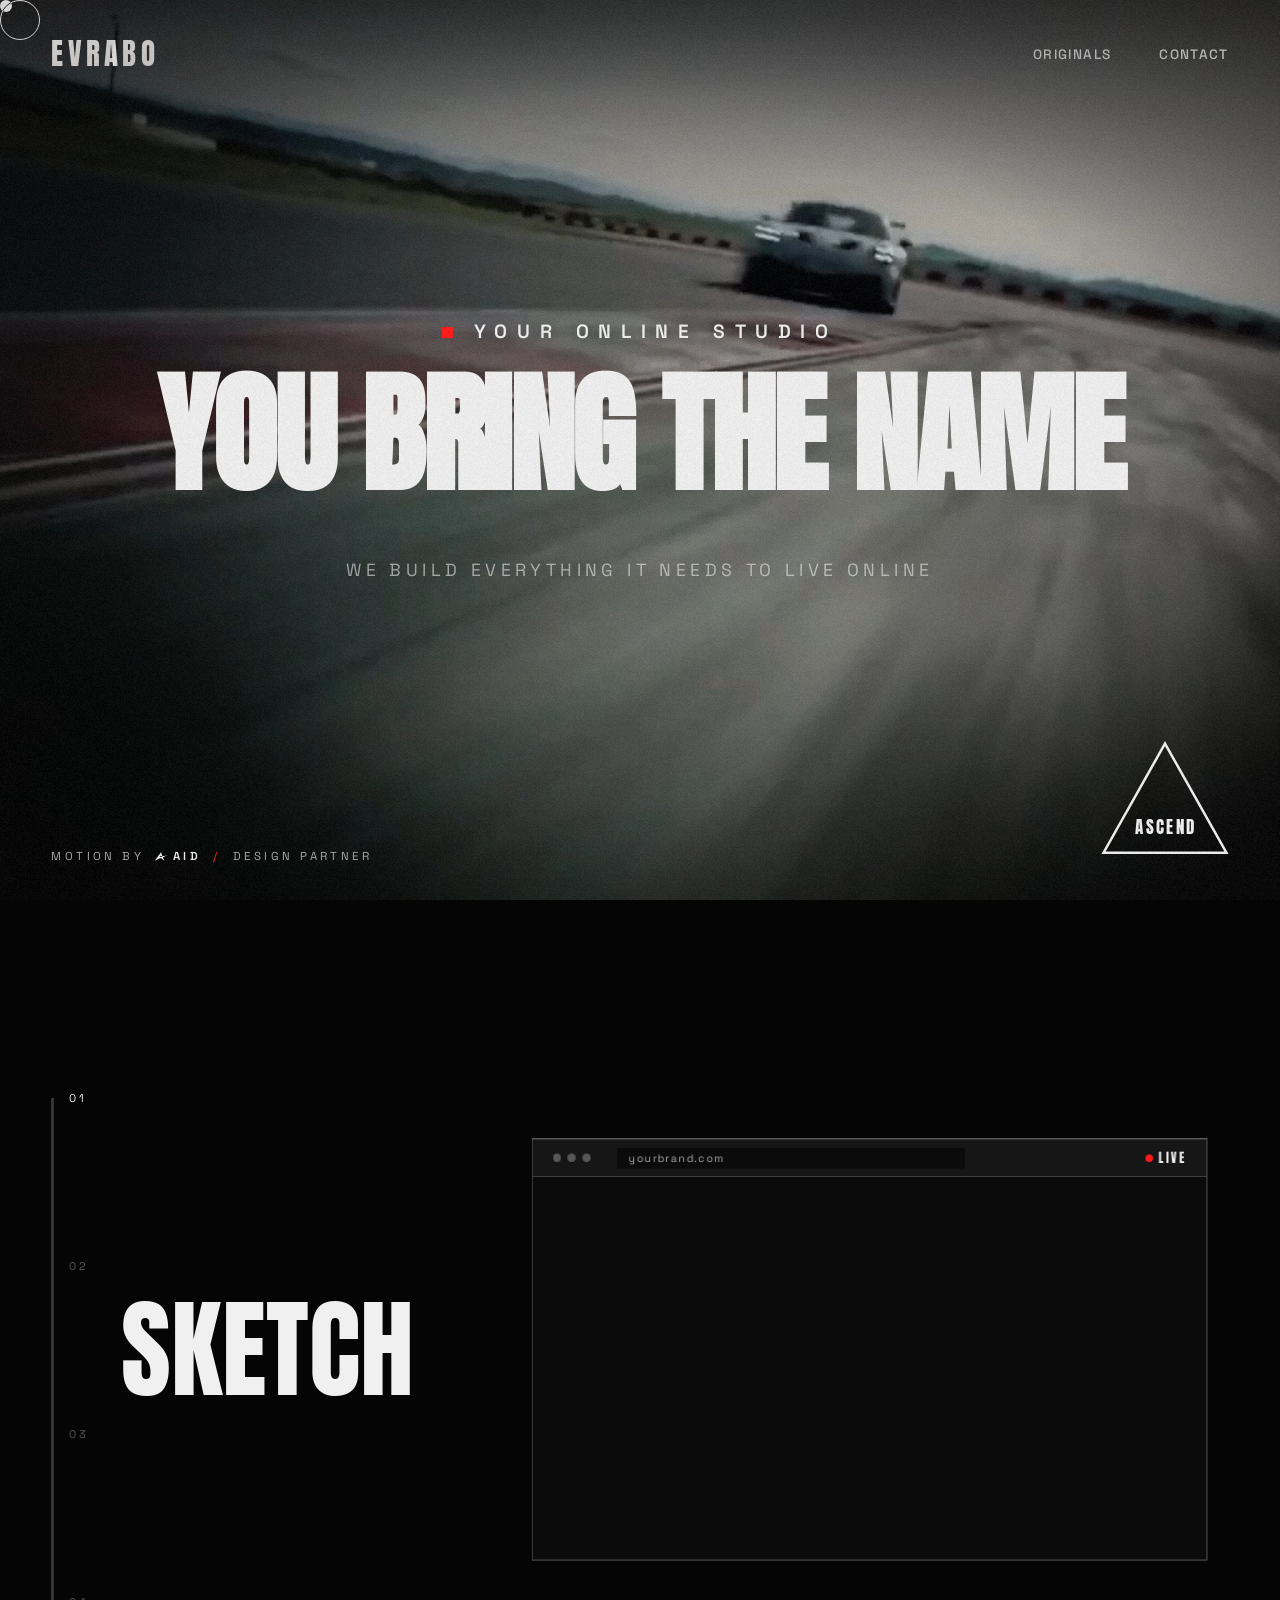
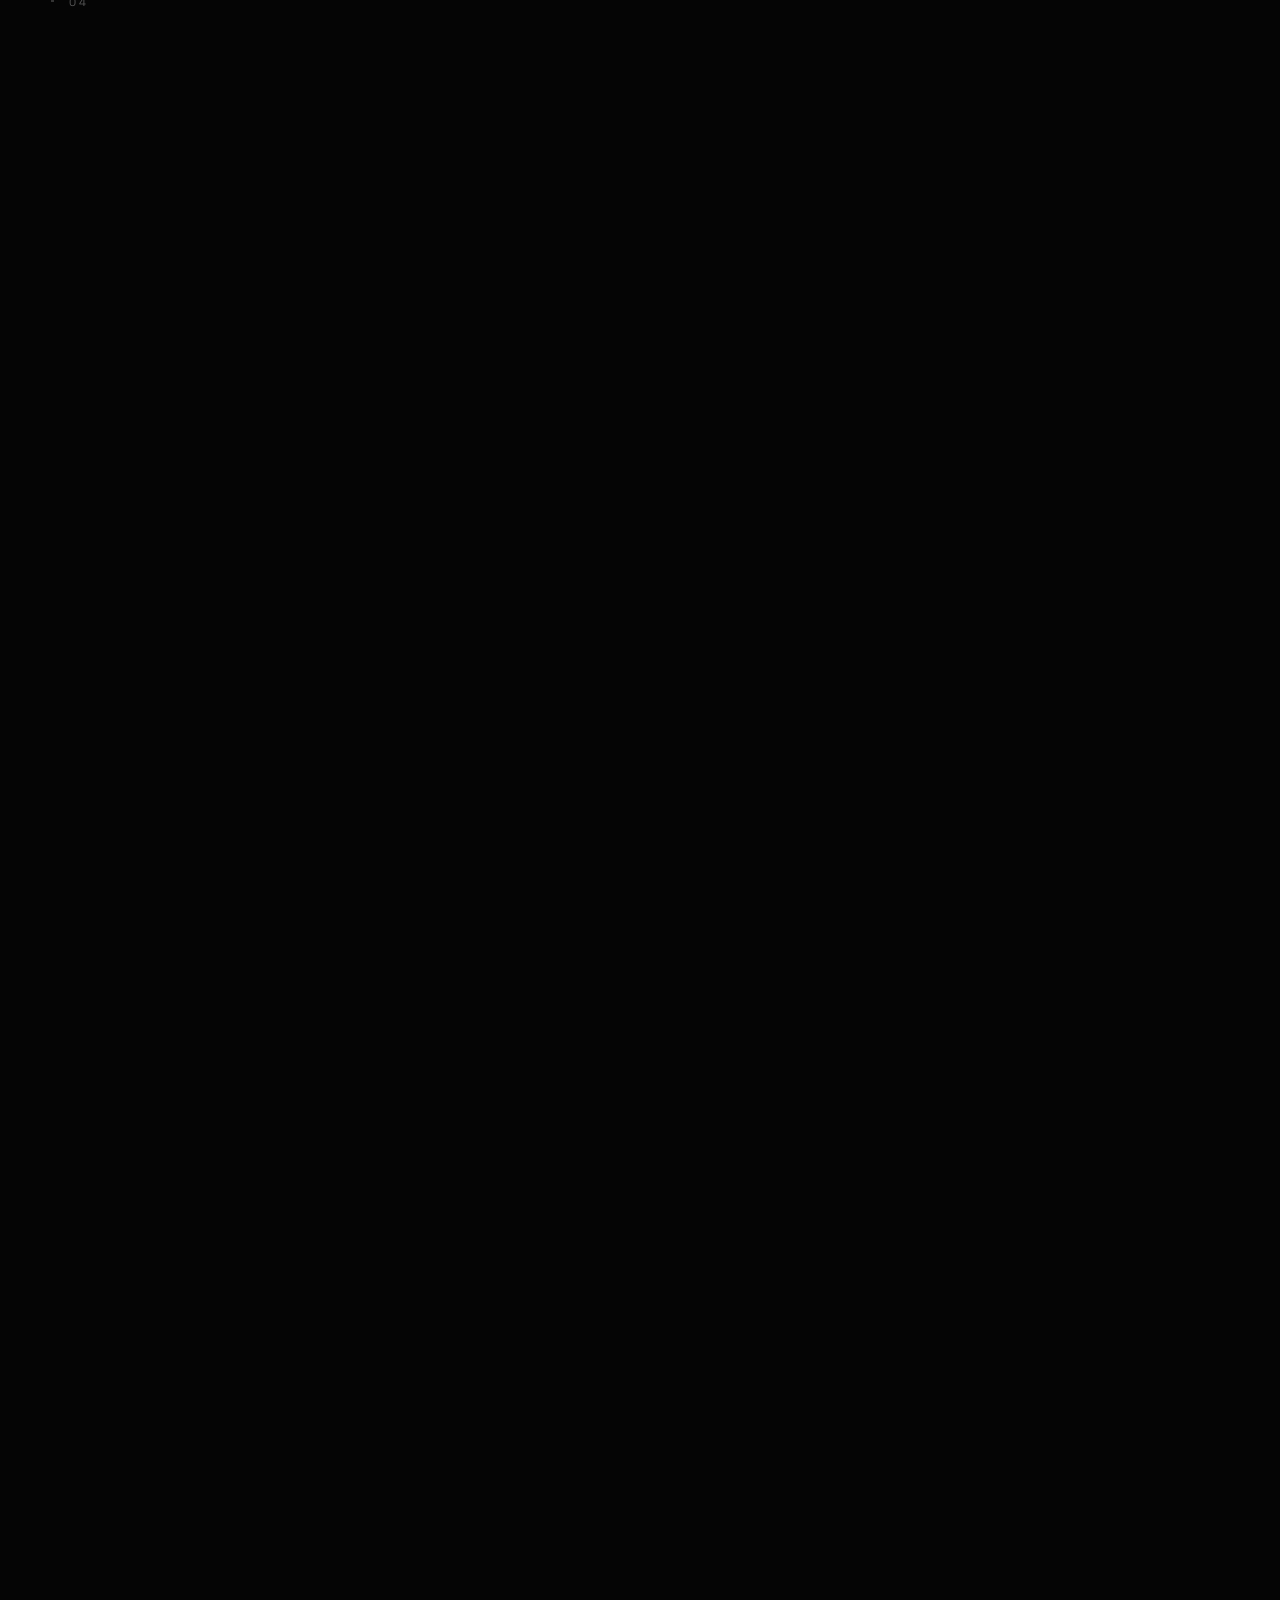
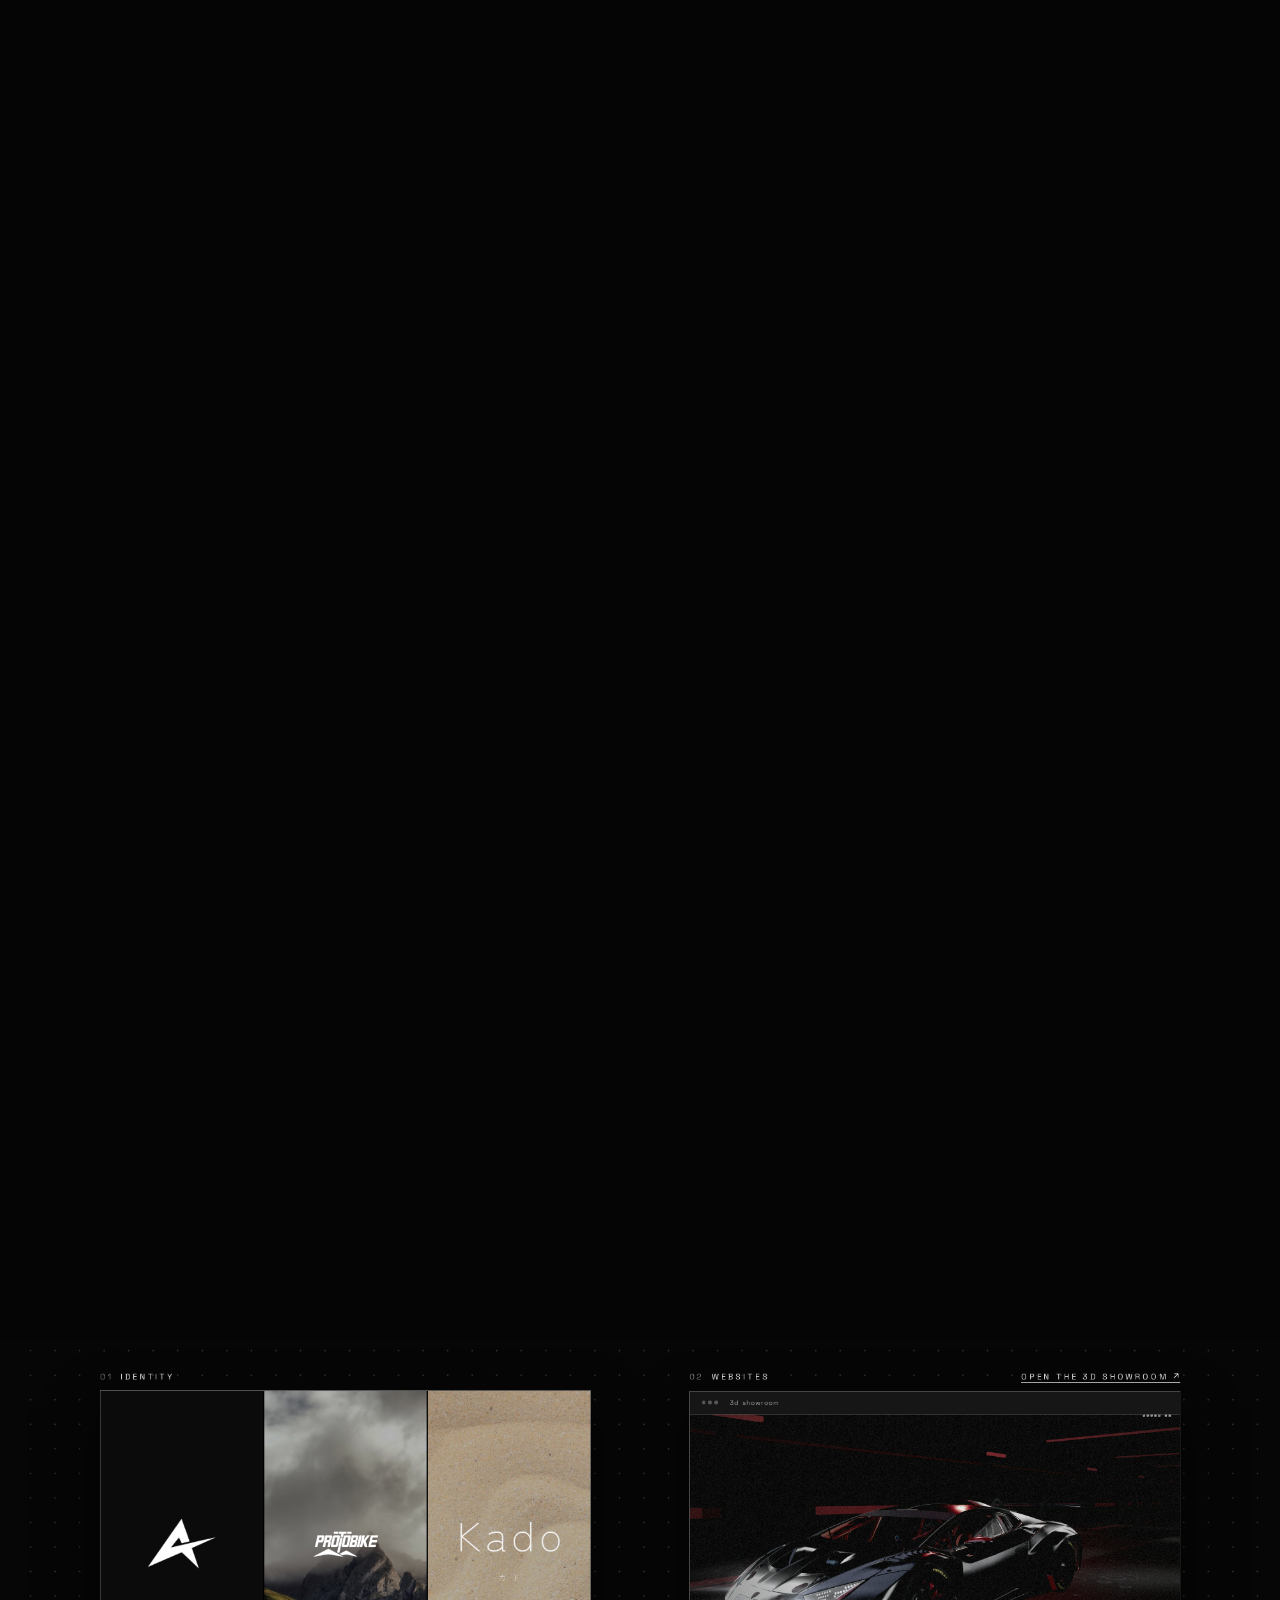
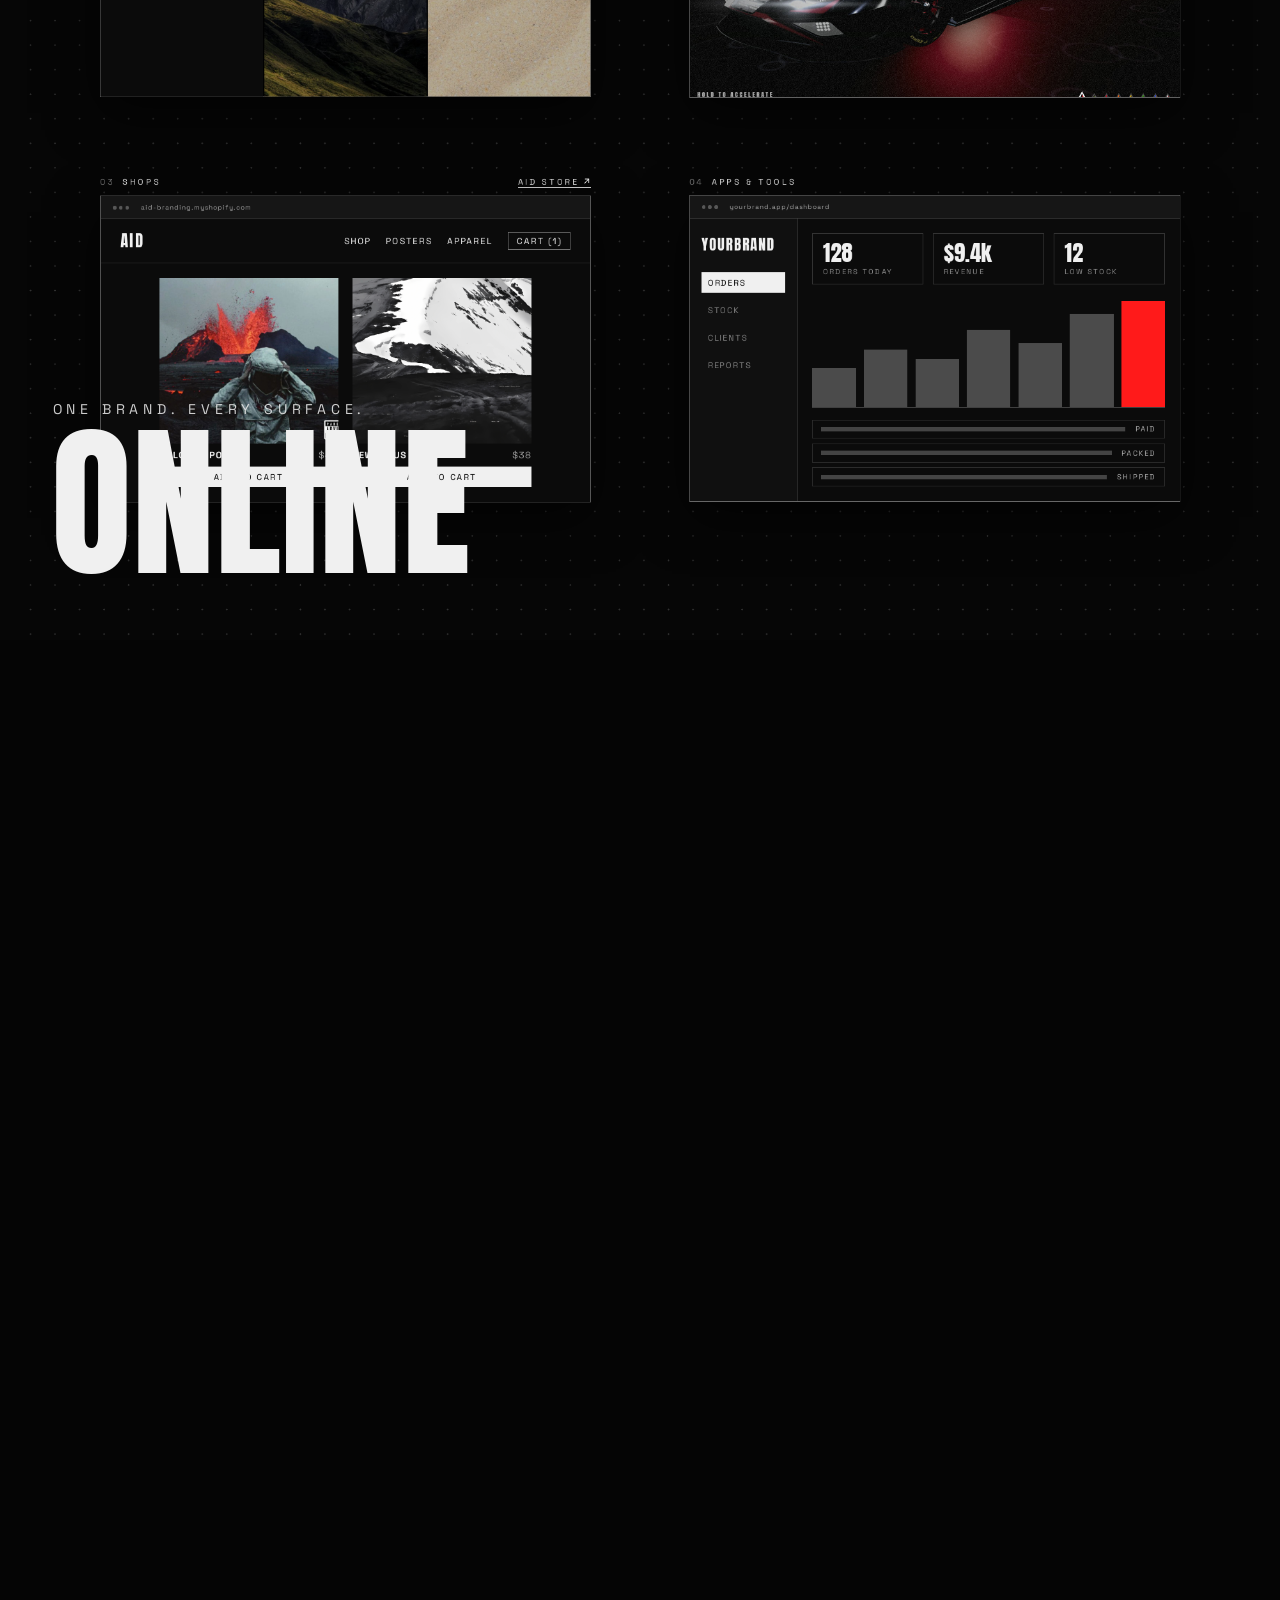
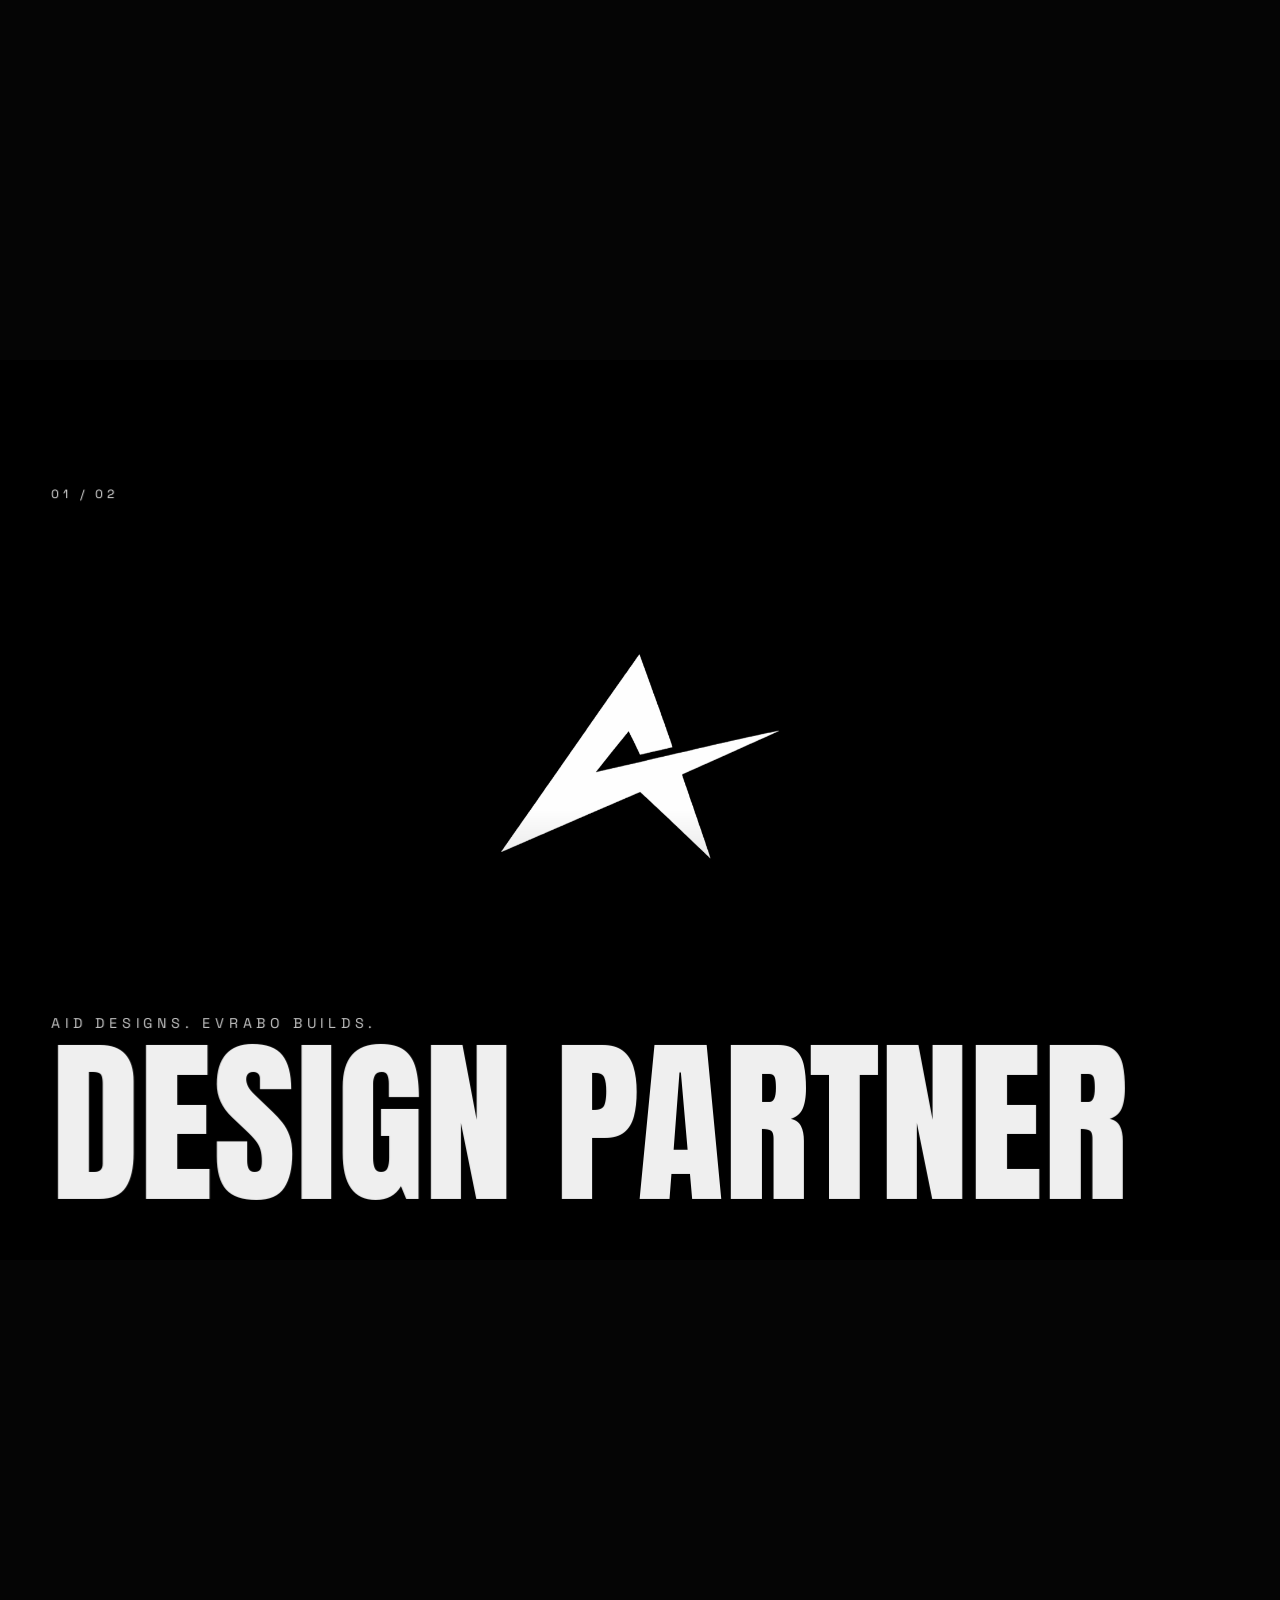
==== commit b8bf57a9: "Rework Originals scrollytelling, s-all phone layout, move Build opener to Contact, add Profondo - Or" ====
--- a/index.html
+++ b/index.html
@@ -705,28 +705,6 @@
     html.story .stage { height: var(--h, 400vh); }
     html.story .pin { position: sticky; top: 0; height: 100vh; height: 100svh; min-height: 0; }
 
-    /* 1. Opener: the night road plays INSIDE the letters of BUILD, the letters flip upright, then we fall into the I.
-          The white sheet with letter-shaped holes is drawn on one canvas (vector, always sharp), laid over the video
-          with plain alpha: no blend modes, no giant scaled DOM text. */
-    .s-open { --h: 520vh; background: #fff; color: #000; }
-    .open-video { position: absolute; inset: 0; width: 100%; height: 100%; object-fit: cover; background: #000; }
-    .open-cv { position: absolute; inset: 0; width: 100%; height: 100%; display: block; will-change: opacity; }
-    .open-fb { display: none; }
-    .open-words { position: absolute; inset: 0; pointer-events: none; }
-    .ow {
-      position: absolute; inset: 0; display: flex; align-items: center; justify-content: center; text-align: center;
-      font-family: 'Anton', sans-serif; text-transform: uppercase; color: #fff; line-height: 0.88;
-      font-size: clamp(3.6rem, 13.5vw, 14rem); padding: 0 4vw; opacity: 0; will-change: transform, opacity;
-      text-shadow: 0 6px 50px rgba(0, 0, 0, 0.55);
-    }
-    html:not(.story) .s-open { background: #000; color: #fff; }
-    html:not(.story) .open-cv, html:not(.story) .open-words { display: none; }
-    html:not(.story) .open-video { opacity: 0.6; }
-    html:not(.story) .open-fb {
-      position: absolute; inset: 0; display: flex; align-items: center; justify-content: center;
-      font-family: 'Anton', sans-serif; font-size: min(34vw, 66vh); text-transform: uppercase; color: #fff;
-    }
-
     /* 2. The build: a site goes from sketch to live while you scroll */
     .s-build { --h: 760vh; background: var(--black); --bp: 1; }
     .build-pin {
@@ -837,7 +815,30 @@
     html:not(.story) .cv { position: relative; width: auto; height: auto; padding: 14vh 4vw; display: grid; gap: 8vh; }
     html:not(.story) .abw { position: relative; left: auto; top: auto; width: 100%; max-width: 900px; margin: 0 auto; }
     html:not(.story) .cv-words, html:not(.story) .cv-grid { display: none; }
-    @media (max-width: 700px) { .s-all { --u: 1.4vw; } }
+    .ab-line { display: none; }
+    /* Phones: no camera. Each artboard is a plain block in a vertical list, full width, with its own line under it. */
+    @media (max-width: 700px) {
+      html.story .stage.s-all { height: auto; }
+      html.story .s-all .pin { position: relative; height: auto; min-height: 0; overflow: visible; }
+      html.story .s-all .cv { position: relative; width: auto; height: auto; padding: 14vh 5vw 10vh; display: grid; gap: 11vh; transform: none !important; }
+      html.story .s-all .cv > .abw { position: relative; left: auto !important; top: auto !important; width: 100%; }
+      .cv-grid, .cv-words { display: none; }
+      .ab-tag { font-size: 0.72rem; letter-spacing: 0.2em; gap: 0.7em; margin-bottom: 0.9rem; white-space: nowrap; }
+      .ab-tag a { letter-spacing: 0.1em; }
+      .ab { aspect-ratio: 4 / 5; box-shadow: none; }
+      .ab-bar { font-size: 0.6rem; }
+      .ab-line { display: block; margin: 1.1rem 0 0; font-family: 'Anton', sans-serif; font-size: clamp(1.6rem, 8vw, 2.4rem); letter-spacing: 0.05em; text-transform: uppercase; line-height: 1; }
+      .ab-in.mock { --q: 2cqw; }
+      .sh-grid { padding: 4cqw 8cqw; gap: 4cqw; }
+      .sh-nav span { display: none; }
+      .tl { grid-template-columns: 1fr; }
+      .tl-side { display: none; }
+      /* these must out-rank the base .id-grid / .id-p rules, which are declared further down the file */
+      .s-all .id-grid { grid-template-columns: 1fr; grid-template-rows: repeat(3, 1fr); }
+      .s-all .id-p:nth-child(1) img { width: auto; height: 62%; max-height: none; max-width: 70%; }
+      .s-all .id-p:nth-child(2) img { width: 96%; height: auto; max-height: none; }
+      .s-all .id-p .kado span { font-size: clamp(2.6rem, 13vw, 4.5rem); }
+    }
 
     /* 3b. AID (design partner): full-screen chapters that stack as you scroll.
        One image or film per chapter, one word. Only transform and opacity change. */
@@ -860,6 +861,36 @@
     .all-link:hover { border-color: var(--red); color: var(--red); }
     .all-link svg { width: 1em; height: 1em; }
     /* identity: three real brands, three panels */
+    /* Mini product mocks inside the "What we build" frames; sizes follow the frame width (cqw). */
+    .ab-in.mock { --q: 1cqw; container-type: size; background: #0b0b0b; }
+    .sh { position: absolute; inset: 0; display: flex; flex-direction: column; font-size: calc(2.2 * var(--q)); color: #f0f0f0; font-family: 'Space Grotesk', sans-serif; }
+    .sh-nav { display: flex; align-items: center; gap: calc(3 * var(--q)); padding: calc(2 * var(--q)) calc(4 * var(--q)); border-bottom: 1px solid rgba(240, 240, 240, 0.15); letter-spacing: 0.15em; text-transform: uppercase; font-size: calc(1.8 * var(--q)); }
+    .sh-nav b { font-family: 'Anton', sans-serif; font-size: calc(3.2 * var(--q)); letter-spacing: 0.1em; margin-right: auto; font-weight: 400; }
+    .sh-nav em { font-style: normal; border: 1px solid rgba(240, 240, 240, 0.5); padding: calc(0.5 * var(--q)) calc(1.6 * var(--q)); }
+    .sh-grid { flex: 1; display: grid; grid-template-columns: repeat(2, 1fr); gap: calc(3 * var(--q)); padding: calc(3 * var(--q)) calc(12 * var(--q)); min-height: 0; }
+    .sh-p { display: flex; flex-direction: column; gap: calc(1.2 * var(--q)); min-height: 0; }
+    .sh-p img { flex: 1; min-height: 0; width: 100%; object-fit: cover; }
+    .sh-p > div { display: flex; justify-content: space-between; font-size: calc(1.9 * var(--q)); letter-spacing: 0.08em; text-transform: uppercase; }
+    .sh-p > div span { opacity: 0.65; }
+    .sh-p u { text-decoration: none; text-align: center; background: #f0f0f0; color: #000; padding: calc(1 * var(--q)) 0; font-size: calc(1.7 * var(--q)); letter-spacing: 0.2em; text-transform: uppercase; }
+    .tl { position: absolute; inset: 0; display: grid; grid-template-columns: 22% 1fr; font-size: calc(2 * var(--q)); color: #f0f0f0; font-family: 'Space Grotesk', sans-serif; }
+    .tl-side { display: flex; flex-direction: column; gap: calc(1.4 * var(--q)); padding: calc(3 * var(--q)) calc(2.4 * var(--q)); border-right: 1px solid rgba(240, 240, 240, 0.15); background: #101010; text-transform: uppercase; letter-spacing: 0.15em; font-size: calc(1.7 * var(--q)); }
+    .tl-side b { font-family: 'Anton', sans-serif; font-size: calc(3 * var(--q)); font-weight: 400; letter-spacing: 0.08em; margin-bottom: calc(2 * var(--q)); }
+    .tl-side span { opacity: 0.5; padding: calc(1 * var(--q)) calc(1.2 * var(--q)); }
+    .tl-side span.on { opacity: 1; background: #f0f0f0; color: #000; }
+    .tl-main { display: flex; flex-direction: column; gap: calc(2.4 * var(--q)); padding: calc(3 * var(--q)); min-width: 0; }
+    .tl-stats { display: grid; grid-template-columns: repeat(3, 1fr); gap: calc(2 * var(--q)); }
+    .tl-stats div { border: 1px solid rgba(240, 240, 240, 0.2); padding: calc(1.6 * var(--q)) calc(2 * var(--q)); display: flex; flex-direction: column; gap: calc(0.6 * var(--q)); }
+    .tl-stats em { font-style: normal; font-family: 'Anton', sans-serif; font-size: calc(4.6 * var(--q)); line-height: 1; }
+    .tl-stats small { font-size: calc(1.5 * var(--q)); letter-spacing: 0.2em; text-transform: uppercase; opacity: 0.55; }
+    .tl-chart { flex: 1; min-height: 0; display: flex; align-items: flex-end; gap: calc(1.6 * var(--q)); border-bottom: 1px solid rgba(240, 240, 240, 0.25); }
+    .tl-chart i { flex: 1; height: var(--h); background: rgba(240, 240, 240, 0.28); }
+    .tl-chart i.hot { background: var(--red); }
+    .tl-rows { display: grid; gap: calc(1 * var(--q)); }
+    .tl-rows div { display: flex; align-items: center; gap: calc(2 * var(--q)); border: 1px solid rgba(240, 240, 240, 0.15); padding: calc(0.9 * var(--q)) calc(1.6 * var(--q)); }
+    .tl-rows span { flex: 1; height: calc(0.9 * var(--q)); background: rgba(240, 240, 240, 0.25); }
+    .tl-rows b { font-weight: 400; font-size: calc(1.5 * var(--q)); letter-spacing: 0.2em; text-transform: uppercase; opacity: 0.7; }
+
     .id-grid { position: absolute; inset: 0; display: grid; grid-template-columns: repeat(3, 1fr); gap: 2px; background: #000; }
     .id-p { position: relative; overflow: hidden; background: #0b0b0b; will-change: transform; }
     .id-p .bg { position: absolute; left: 0; right: 0; top: -6%; bottom: -6%; background: var(--bg) var(--pos, center) / cover no-repeat; filter: brightness(0.7) saturate(1.05); }
@@ -950,21 +981,7 @@
   </section>
 
   <!-- 1. OPENER -->
-  <section class="stage s-open" id="open" aria-label="Build">
-    <h2 class="sr-only">We build</h2>
-    <div class="pin">
-      <video class="open-video" muted loop playsinline preload="none" poster="assets/images/racing-poster.jpg" aria-hidden="true" data-src="assets/videos/Racing-web.mp4"></video>
-      <canvas class="open-cv" aria-hidden="true"></canvas>
-      <div class="open-fb" aria-hidden="true">Build</div>
-      <div class="open-words" aria-hidden="true">
-        <div class="ow">Every brand<br>starts in the dark</div>
-        <div class="ow">No site. No shop.<br>No proof.</div>
-        <div class="ow">We build<br>the first light</div>
-      </div>
-    </div>
-  </section>
-
-  <!-- 2. THE BUILD -->
+<!-- 2. THE BUILD -->
   <section class="stage s-build" id="build" aria-label="How a site gets built">
     <h2 class="sr-only">Sketch, design, code, launch</h2>
     <div class="pin build-pin">
@@ -1008,7 +1025,7 @@
 $ deploy --prod
   <u>live</u></pre><span class="cb-bar"><i></i></span></div>
           </div>
-          <div class="lay lay-live"><video muted loop playsinline preload="none" poster="assets/images/dhmex-poster.jpg" data-src="assets/videos/DHMEX-web.mp4"></video></div>
+          <div class="lay lay-live"><video muted loop playsinline preload="none" poster="assets/images/build-live-poster.jpg" data-src="assets/videos/Build-live-film.mp4"></video></div>
         </div>
       </div>
       <div class="bs-tag" aria-hidden="true">Live</div>
@@ -1028,18 +1045,35 @@
             <div class="id-p"><div class="bg" style="--bg: url('assets/Originals/ProtoBike_mtb.jpg'); --pos: 72% center;"></div><img src="assets/Originals/ProtoBike_white.png" alt="Protobike" loading="lazy" decoding="async" style="mix-blend-mode:screen"></div>
             <div class="id-p"><div class="bg" style="--bg: url('assets/Originals/Kado_sand.jpg');"></div><div class="kado"><span>Kado</span><small>カド</small></div></div>
           </div></div>
+          <p class="ab-line">A name. A mark. A voice.</p>
         </div>
         <div class="abw" style="--x:82;--y:10">
-          <div class="ab-tag"><b>02</b><span>Websites</span><a href="https://leonardou-lab.github.io/WEB-DOWNHILL_03/index.html" target="_blank" rel="noopener noreferrer">Downhill Mexico<svg viewBox="0 0 24 24" aria-hidden="true" style="width:1em;height:1em;vertical-align:-0.1em;margin-left:0.4em"><path d="M6 18 18 6M8 6h10v10" fill="none" stroke="currentColor" stroke-width="2.2" stroke-linecap="square"/></svg></a></div>
-          <div class="ab"><div class="ab-bar"><i></i><i></i><i></i><span>downhillmexico</span></div><div class="ab-in"><video muted loop playsinline preload="none" poster="assets/images/dhmex-poster.jpg" data-src="assets/videos/DHMEX-web.mp4"></video></div></div>
+          <div class="ab-tag"><b>02</b><span>Websites</span><a href="lambo/index.html">Open the 3D showroom<svg viewBox="0 0 24 24" aria-hidden="true" style="width:1em;height:1em;vertical-align:-0.1em;margin-left:0.4em"><path d="M6 18 18 6M8 6h10v10" fill="none" stroke="currentColor" stroke-width="2.2" stroke-linecap="square"/></svg></a></div>
+          <div class="ab"><div class="ab-bar"><i></i><i></i><i></i><span>3d showroom</span></div><div class="ab-in"><img src="assets/images/lambo-app.jpg" alt="" loading="lazy" decoding="async" style="object-position:30% center"></div></div>
+          <p class="ab-line">Built to be remembered</p>
         </div>
         <div class="abw" style="--x:10;--y:59.5">
           <div class="ab-tag"><b>03</b><span>Shops</span><a href="https://aid-branding.myshopify.com/" target="_blank" rel="noopener noreferrer">AID Store<svg viewBox="0 0 24 24" aria-hidden="true" style="width:1em;height:1em;vertical-align:-0.1em;margin-left:0.4em"><path d="M6 18 18 6M8 6h10v10" fill="none" stroke="currentColor" stroke-width="2.2" stroke-linecap="square"/></svg></a></div>
-          <div class="ab"><div class="ab-bar"><i></i><i></i><i></i><span>aid-branding.myshopify.com</span></div><div class="ab-in"><img src="assets/images/shop-store.jpg" alt="" loading="lazy" decoding="async"></div></div>
+          <div class="ab"><div class="ab-bar"><i></i><i></i><i></i><span>aid-branding.myshopify.com</span></div><div class="ab-in mock"><div class="sh">
+            <div class="sh-nav"><b>AID</b><span>Shop</span><span>Posters</span><span>Apparel</span><em>Cart (1)</em></div>
+            <div class="sh-grid">
+              <div class="sh-p"><img src="assets/images/shop/VolcanYEmpapelado.jpg" alt="" loading="lazy" decoding="async"><div><b>Volcano Poster</b><span>$45</span></div><u>Add to cart</u></div>
+              <div class="sh-p"><img src="assets/Originals/Montain.jpg" alt="" loading="lazy" decoding="async"><div><b>Few of Us</b><span>$38</span></div><u>Add to cart</u></div>
+            </div>
+          </div></div></div>
+          <p class="ab-line">Built to sell</p>
         </div>
         <div class="abw" style="--x:82;--y:59.5">
-          <div class="ab-tag"><b>04</b><span>Apps &amp; Tools</span><a href="lambo/index.html">Open the 3D showroom<svg viewBox="0 0 24 24" aria-hidden="true" style="width:1em;height:1em;vertical-align:-0.1em;margin-left:0.4em"><path d="M6 18 18 6M8 6h10v10" fill="none" stroke="currentColor" stroke-width="2.2" stroke-linecap="square"/></svg></a></div>
-          <div class="ab"><div class="ab-bar"><i></i><i></i><i></i><span>3d showroom</span></div><div class="ab-in"><img src="assets/images/lambo-app.jpg" alt="" loading="lazy" decoding="async" style="object-position:30% center"></div></div>
+          <div class="ab-tag"><b>04</b><span>Apps &amp; Tools</span></div>
+          <div class="ab"><div class="ab-bar"><i></i><i></i><i></i><span>yourbrand.app/dashboard</span></div><div class="ab-in mock"><div class="tl">
+            <div class="tl-side"><b>Yourbrand</b><span class="on">Orders</span><span>Stock</span><span>Clients</span><span>Reports</span></div>
+            <div class="tl-main">
+              <div class="tl-stats"><div><em>128</em><small>Orders today</small></div><div><em>$9.4k</em><small>Revenue</small></div><div><em>12</em><small>Low stock</small></div></div>
+              <div class="tl-chart"><i style="--h:35%"></i><i style="--h:52%"></i><i style="--h:44%"></i><i style="--h:70%"></i><i style="--h:58%"></i><i style="--h:84%"></i><i class="hot" style="--h:96%"></i></div>
+              <div class="tl-rows"><div><span></span><b>Paid</b></div><div><span></span><b>Packed</b></div><div><span></span><b>Shipped</b></div></div>
+            </div>
+          </div></div></div>
+          <p class="ab-line">Built to be used daily</p>
         </div>
       </div>
       <div class="bs-words cv-words" aria-hidden="true">
@@ -1334,66 +1368,10 @@
         if (en.isIntersecting && v.dataset.src && !v.getAttribute('src')) { v.preload = 'auto'; v.src = v.dataset.src; }
         if (en.isIntersecting && !v.closest('.s-build')) v.play().catch(() => {}); else if (!en.isIntersecting) v.pause();
       }), { rootMargin: '60% 0px' });
-      document.querySelectorAll('.s-open video, .s-build video, .s-offer video').forEach((v) => vio.observe(v));
-
-      addEventListener('load', () => setTimeout(() => { const v = document.querySelector('.open-video'); if (v && !v.getAttribute('src')) { v.preload = 'auto'; v.src = v.dataset.src; } }, 1200));
+      document.querySelectorAll('.s-build video, .s-offer video').forEach((v) => vio.observe(v));
+
       const stages = [];
       const add = (el, update, resize) => stages.push({ el, update, resize, p: -1 });
-
-      // ---- 1. Opener
-      (function () {
-        const el = document.getElementById('open'); if (!el) return;
-        const cv = el.querySelector('.open-cv'), ctx = cv.getContext('2d'), ows = [...el.querySelectorAll('.ow')];
-        const root = document.documentElement, WORD = 'BUILD', ZI = 2;
-        const op = (n, v) => { v = +v.toFixed(3); if (n._o !== v) { n._o = v; n.style.opacity = v; } };
-        const tf = (n, v) => { if (n._t !== v) { n._t = v; n.style.transform = v; } };
-        let vw = 0, vh = 0, dpr = 1, fs = 0, capH = 0, widths = [], xs = [], S = 20, lastP = 0;
-        const measure = () => {
-          dpr = Math.min(window.devicePixelRatio || 1, 1.5); vw = innerWidth; vh = innerHeight;
-          cv.width = Math.round(vw * dpr); cv.height = Math.round(vh * dpr);
-          fs = Math.min(vw * 0.34, vh * 0.66);
-          ctx.font = fs + 'px Anton, sans-serif';
-          capH = ctx.measureText('B').actualBoundingBoxAscent || fs * 0.73;
-          widths = [...WORD].map((c) => ctx.measureText(c).width);
-          const total = widths.reduce((a, b) => a + b, 0); let x = (vw - total) / 2;
-          xs = widths.map((w) => { const c = x + w / 2; x += w; return c; });
-          S = Math.max(vw / (widths[ZI] * 0.6), vh / capH) * 1.3;
-          draw(lastP);
-        };
-        const draw = (p) => {
-          lastP = p;
-          const fade = 1 - seg(p, 0.58, 0.67);
-          op(cv, fade);
-          if (fade <= 0) return;
-          ctx.setTransform(dpr, 0, 0, dpr, 0, 0);
-          ctx.globalCompositeOperation = 'source-over';
-          ctx.clearRect(0, 0, vw, vh);
-          ctx.fillStyle = '#fff'; ctx.fillRect(0, 0, vw, vh);
-          ctx.globalCompositeOperation = 'destination-out';
-          ctx.fillStyle = '#000'; ctx.font = fs + 'px Anton, sans-serif'; ctx.textBaseline = 'alphabetic';
-          const z = seg(p, 0.40, 0.66), sc = Math.exp(Math.log(S) * easeIn(z)), cy = vh / 2;
-          ctx.save();
-          ctx.translate(xs[ZI], cy); ctx.scale(sc, sc); ctx.translate(-xs[ZI], -cy);
-          [...WORD].forEach((ch, i) => {
-            const a = 0.02 + i * 0.045, t = easeOut(seg(p, a, a + 0.17)), sy = Math.cos(Math.PI * (1 - t));
-            if (Math.abs(sy) < 0.015) return;
-            ctx.save(); ctx.translate(xs[i], cy); ctx.scale(1, sy);
-            ctx.fillText(ch, -widths[i] / 2, capH / 2); ctx.restore();
-          });
-          ctx.restore();
-        };
-        const W = [[0.67, 0.78], [0.78, 0.89], [0.89, 1.02]];
-        add(el, (p) => {
-          draw(p);
-          ows.forEach((w, i) => {
-            const a = W[i][0], b = W[i][1], last = i === ows.length - 1;
-            const tin = easeOut(seg(p, a, a + 0.04)), tout = last ? 0 : seg(p, b - 0.03, b);
-            op(w, p < a ? 0 : tin * (1 - tout));
-            tf(w, 'perspective(1100px) rotateX(' + ((1 - tin) * -95 + tout * 95).toFixed(1) + 'deg)');
-          });
-        }, measure);
-        measure();
-      })();
 
       // ---- 2. The build (layers crossfade; only opacity/transform change per frame)
       (function () {
@@ -1475,18 +1453,21 @@
       (function () {
         const el = document.getElementById('all'); if (!el) return;
         const cv = el.querySelector('.cv'), words = [...el.querySelectorAll('.bs-word')], vid = el.querySelector('.cv video');
-        let u = 0, vx = 0, vy = 0, sO = 0.6, C = {}, step = -1, vidOn = null;
+        let u = 0, vx = 0, vy = 0, sO = 0.6, C = {}, step = -1, vidOn = null, mob = false;
         const tf = (n, v) => { if (n._t !== v) { n._t = v; n.style.transform = v; } };
         const io = (t) => t < 0.5 ? 4 * t * t * t : 1 - Math.pow(-2 * t + 2, 3) / 2;
         const measure = () => {
-          u = innerWidth * (innerWidth <= 700 ? 0.014 : 0.01); vx = innerWidth / 2; vy = innerHeight * 0.43;
+          u = innerWidth * (innerWidth <= 700 ? 0.014 : 0.01); vx = innerWidth / 2; vy = innerHeight * (innerWidth <= 700 ? 0.4 : 0.43);
           const cx = 40, cy = 28.75; // artboard centres in canvas units: A, B, C, D, overview
-          C = { A: [40, 28.75], B: [112, 28.75], C: [40, 78.25], D: [112, 78.25], O: [76, 53.5] };
-          sO = Math.min(innerWidth * 0.92 / (132 * u), innerHeight * 0.8 / (88 * u));
+          mob = innerWidth <= 700;
+          C = mob ? { A: [40, 47.3], B: [40, 137.3], C: [40, 227.3], D: [40, 317.3], O: [40, 317.3] }
+                  : { A: [40, 28.75], B: [112, 28.75], C: [40, 78.25], D: [112, 78.25], O: [76, 53.5] };
+          sO = mob ? 1 : Math.min(innerWidth * 0.92 / (132 * u), innerHeight * 0.8 / (88 * u));
         };
         // keyframes: where the camera rests (p), which artboard (or overview), and whether the move between dips (zooms out mid-way)
         const K = [[0, 'A'], [0.14, 'A'], [0.30, 'B'], [0.42, 'B'], [0.58, 'C'], [0.70, 'C'], [0.84, 'D'], [0.90, 'D'], [1, 'O']];
         add(el, (p) => {
+          if (innerWidth <= 700) { tf(cv, 'none'); return; }
           let i = 0; while (i < K.length - 2 && p > K[i + 1][0]) i++;
           const a = K[i], b = K[i + 1], t = io(seg(p, a[0], b[0]));
           const sa = a[1] === 'O' ? sO : 1, sb = b[1] === 'O' ? sO : 1;
@@ -1496,8 +1477,8 @@
           tf(cv, 'translate3d(' + (vx - x * u * s).toFixed(1) + 'px,' + (vy - y * u * s).toFixed(1) + 'px,0) scale(' + s.toFixed(4) + ')');
           const w = p < 0.22 ? 0 : p < 0.5 ? 1 : p < 0.77 ? 2 : p < 0.945 ? 3 : 4;
           if (w !== step) { step = w; words.forEach((n, k) => { n.classList.toggle('on', k === w); n.classList.toggle('past', k < w); }); }
-          const on = p > 0.1 && p < 0.58;
-          if (on !== vidOn) { vidOn = on; if (on) { if (!vid.getAttribute('src')) { vid.preload = 'auto'; vid.src = vid.dataset.src; } vid.play().catch(() => {}); } else vid.pause(); }
+          const on = !!vid && p > 0.1 && p < 0.58;
+          if (vid && on !== vidOn) { vidOn = on; if (on) { if (!vid.getAttribute('src')) { vid.preload = 'auto'; vid.src = vid.dataset.src; } vid.play().catch(() => {}); } else vid.pause(); }
         }, measure);
         measure();
       })();
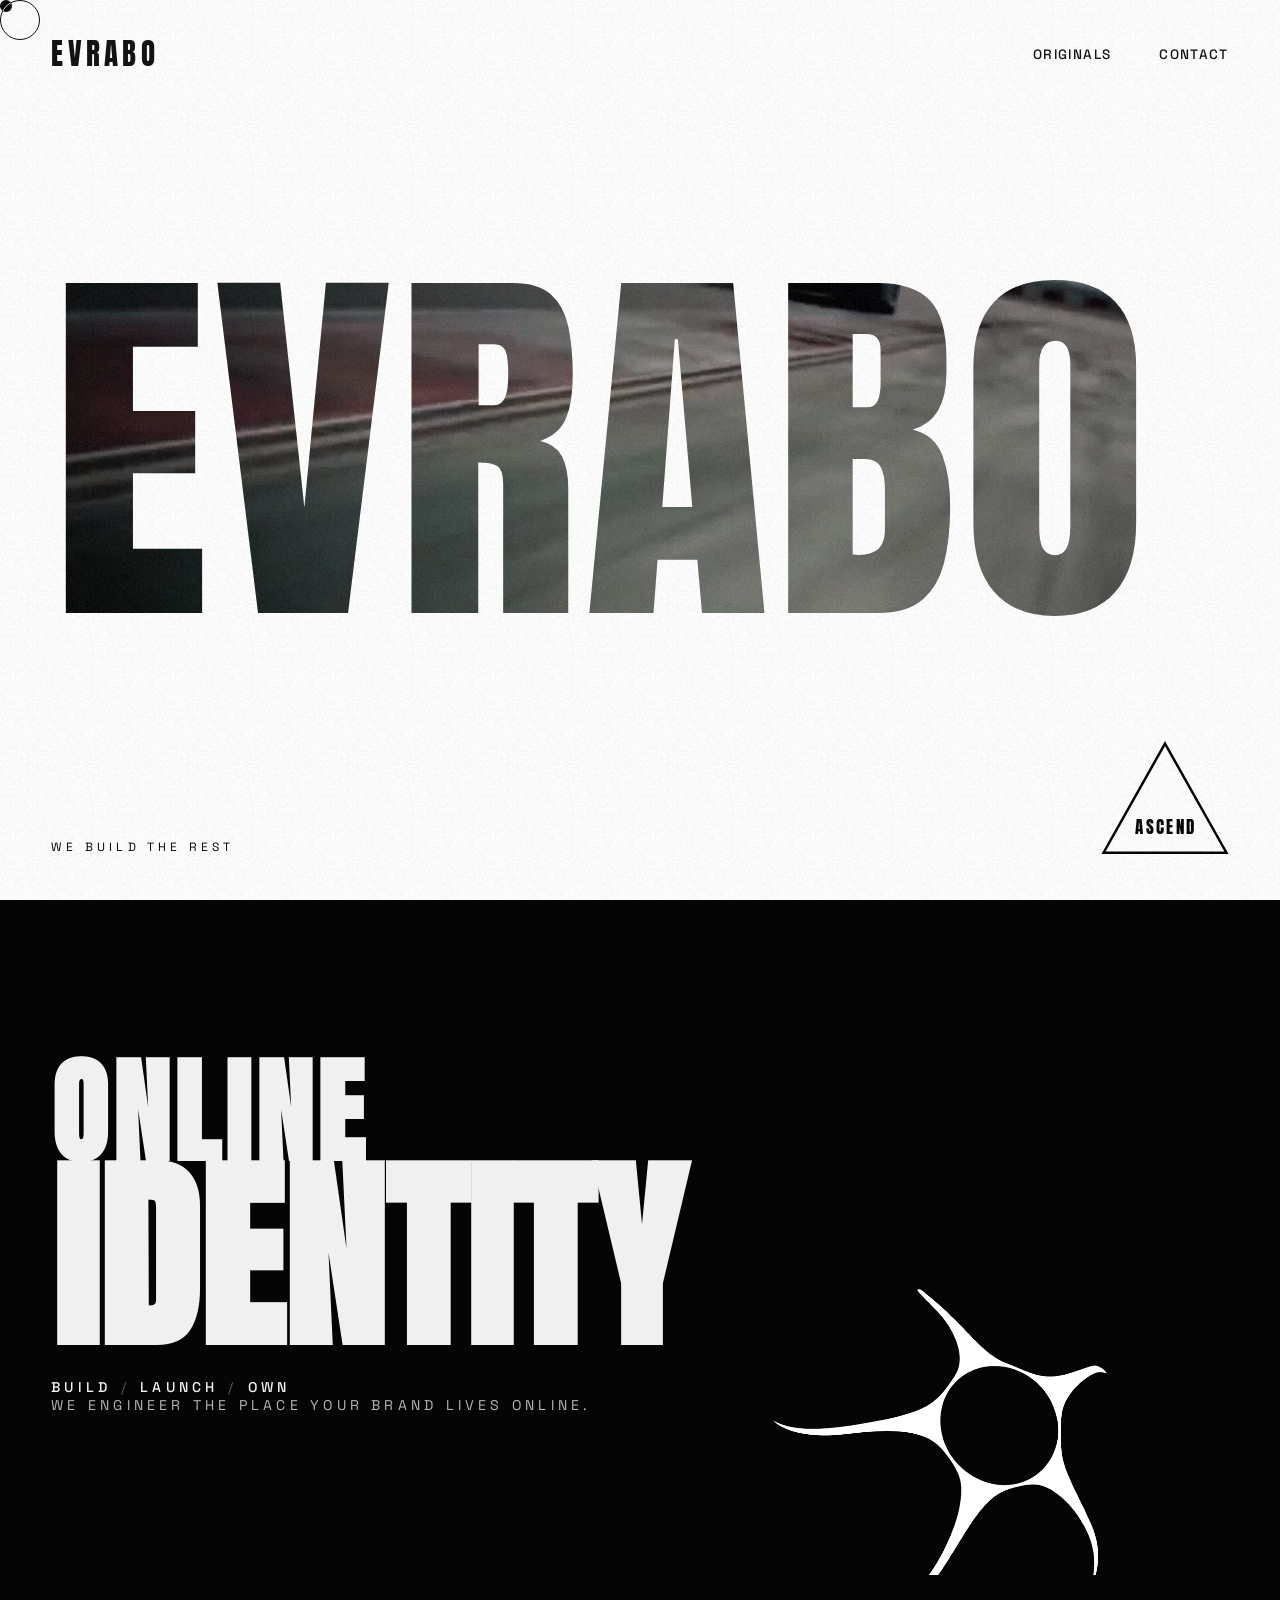
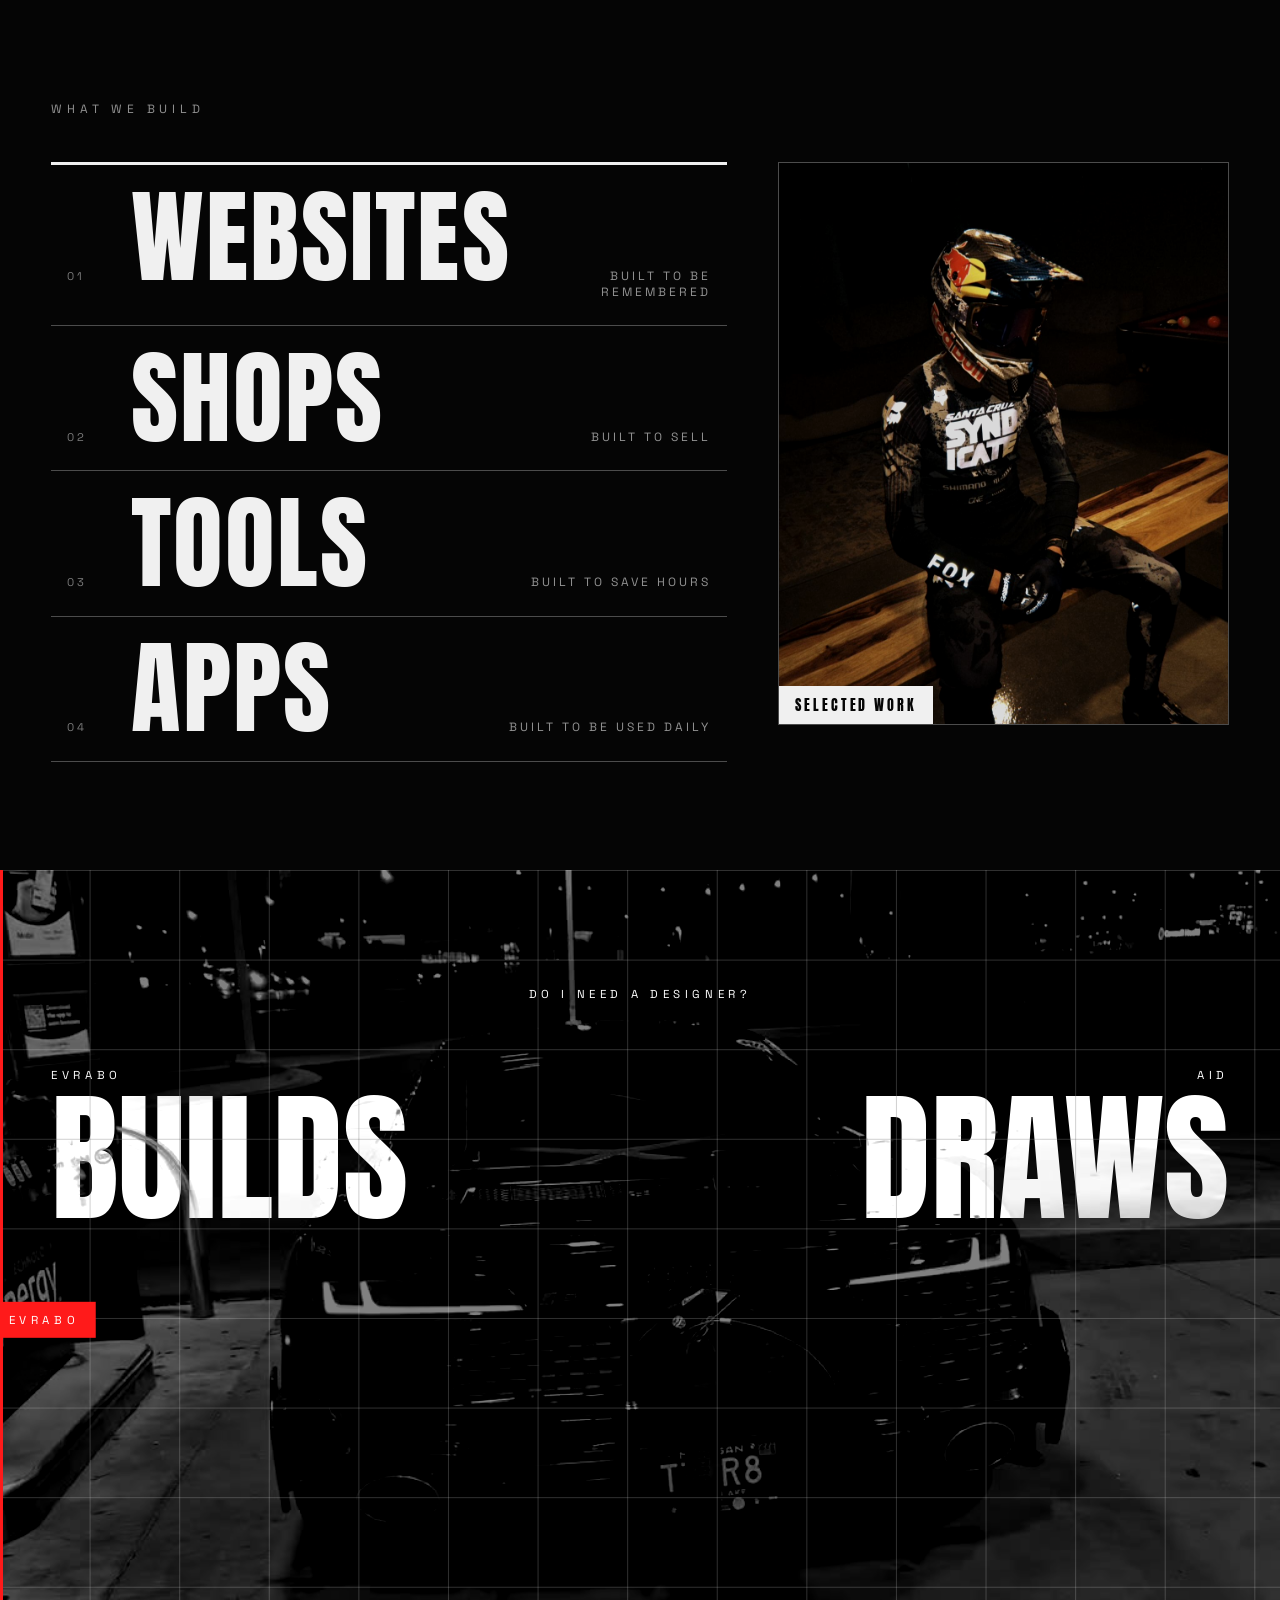
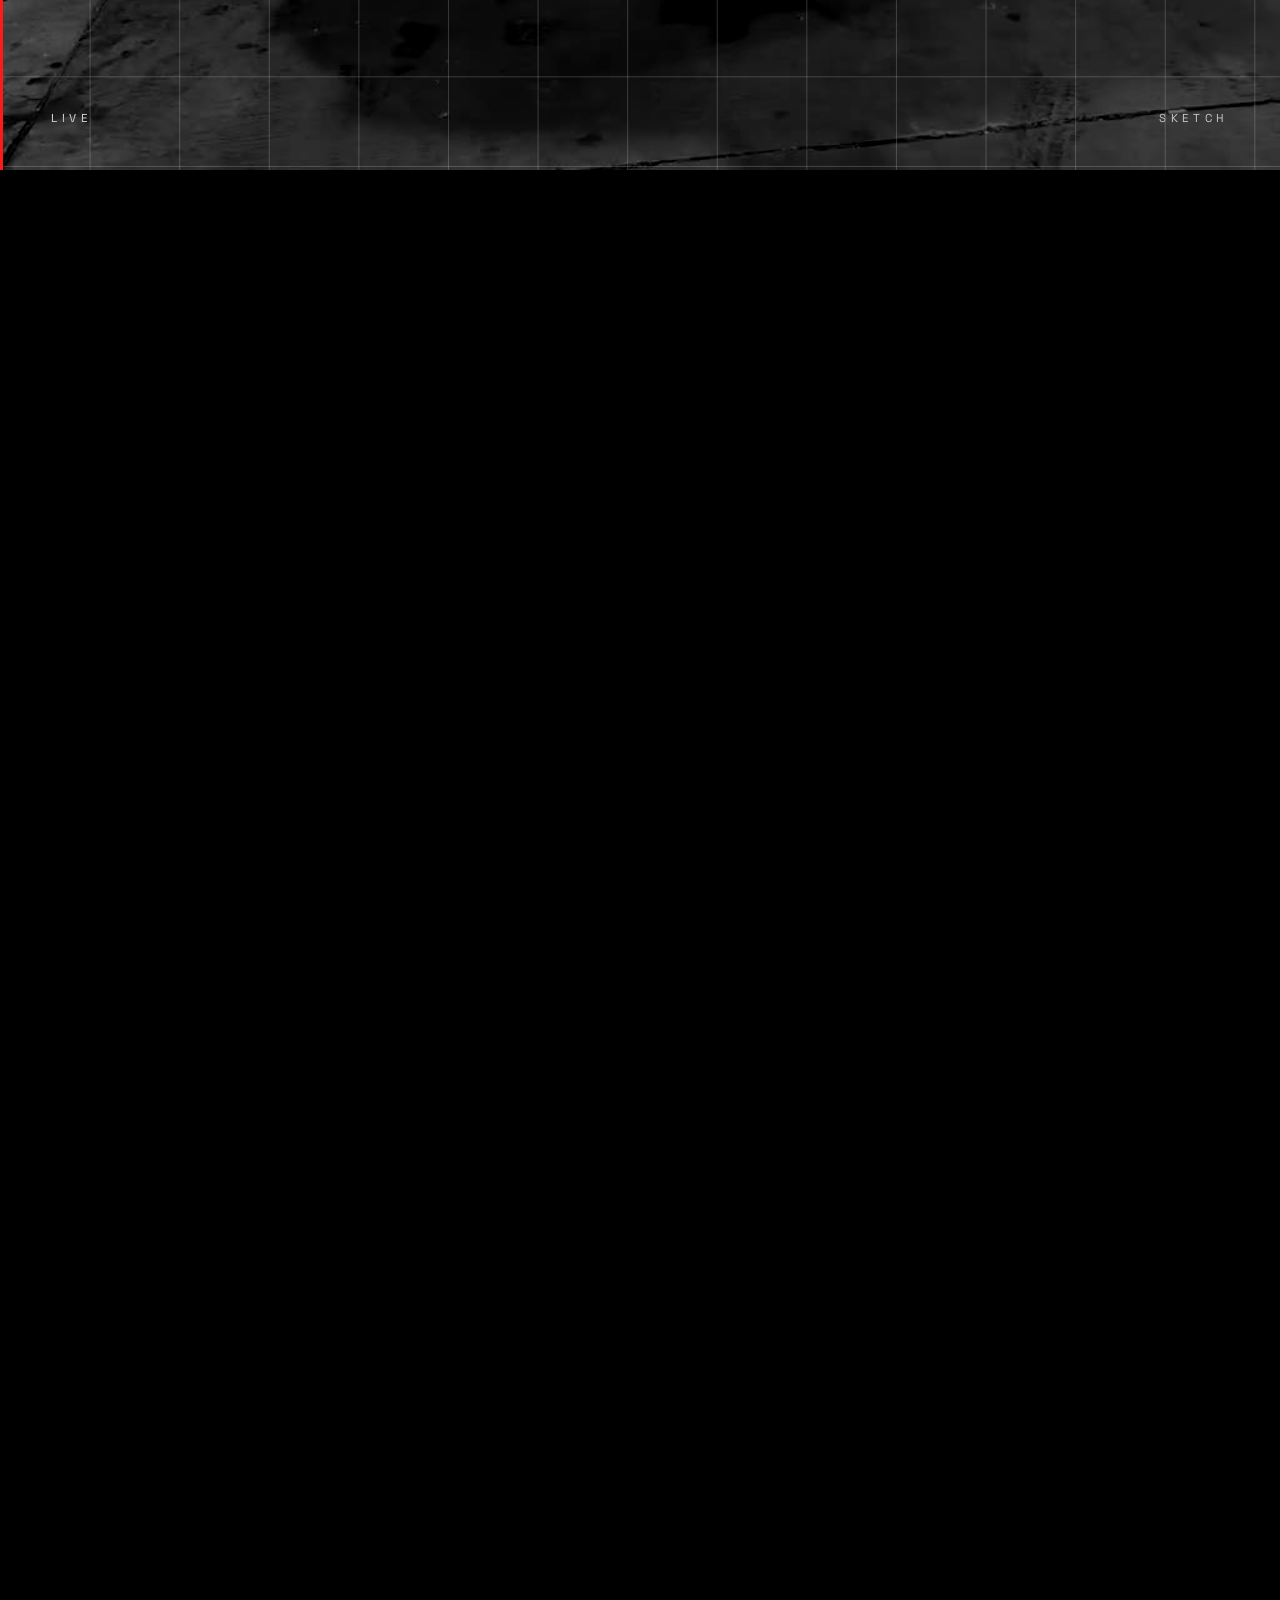
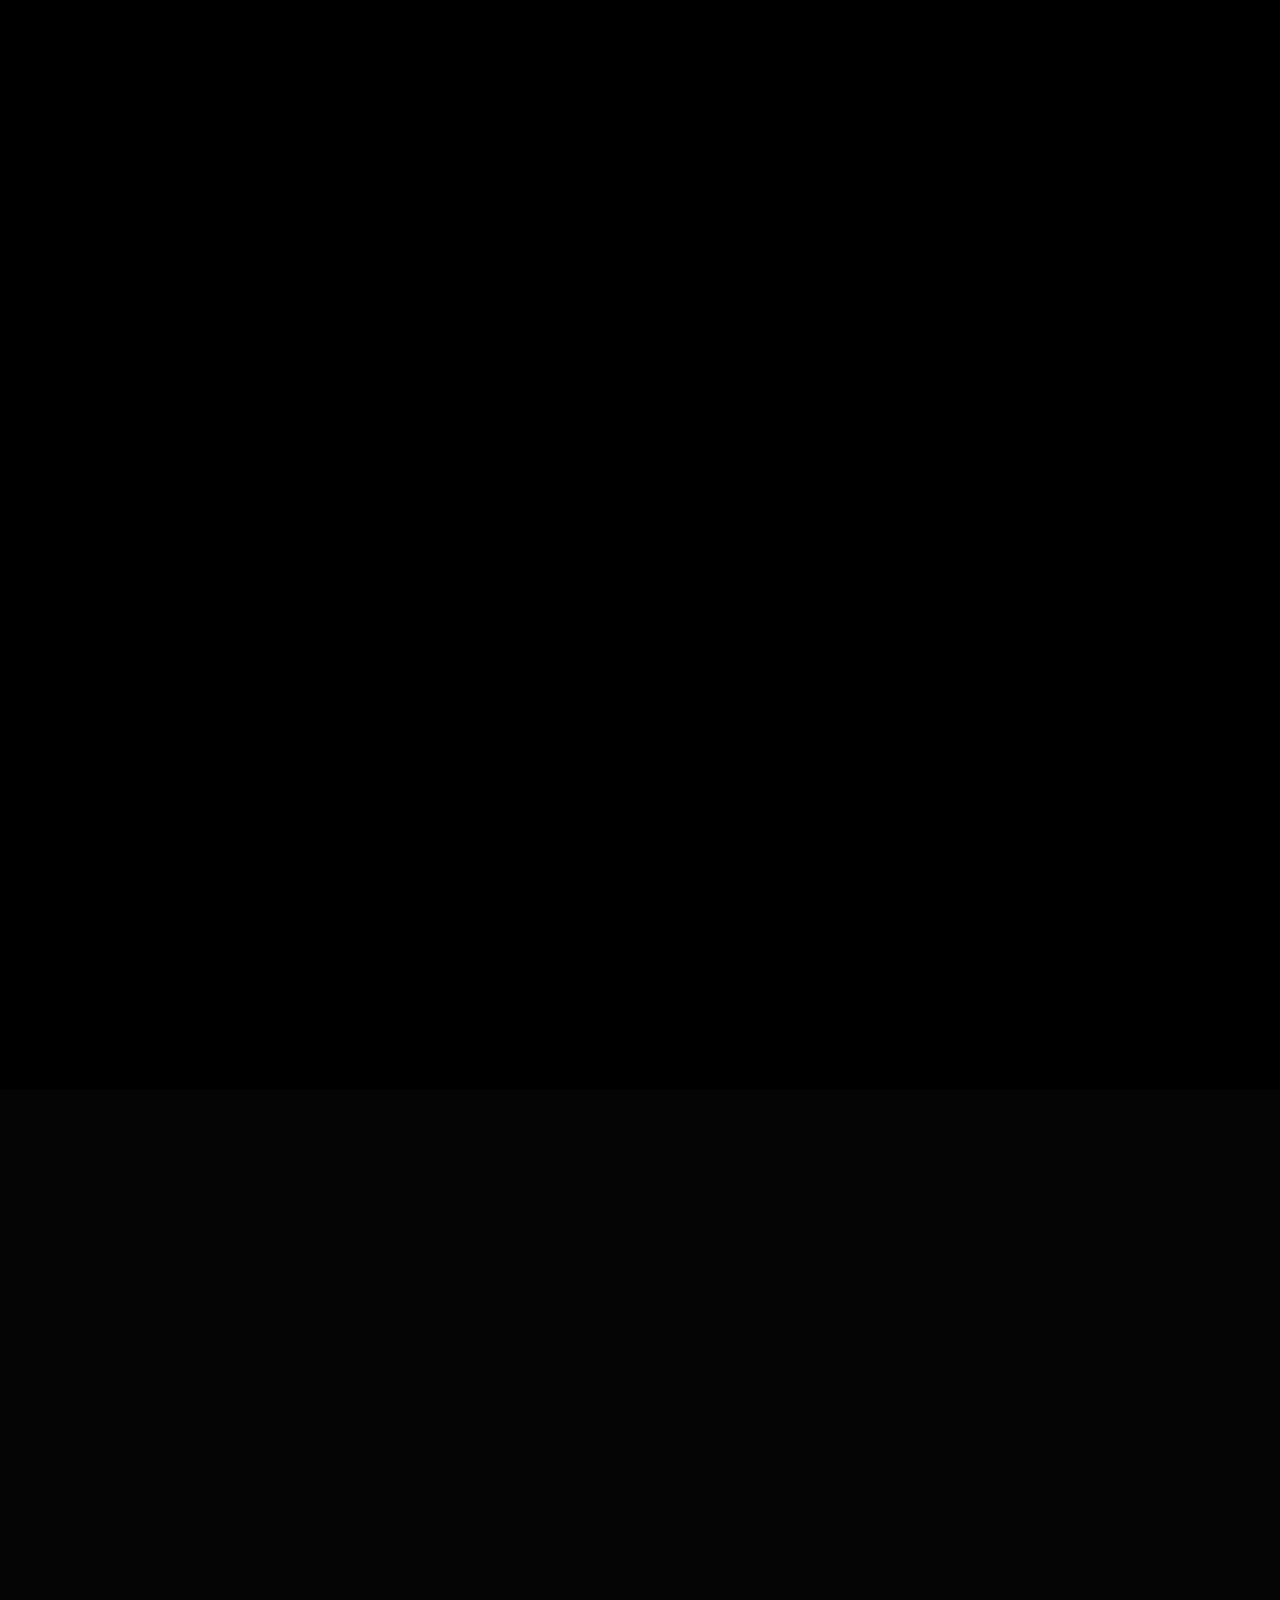
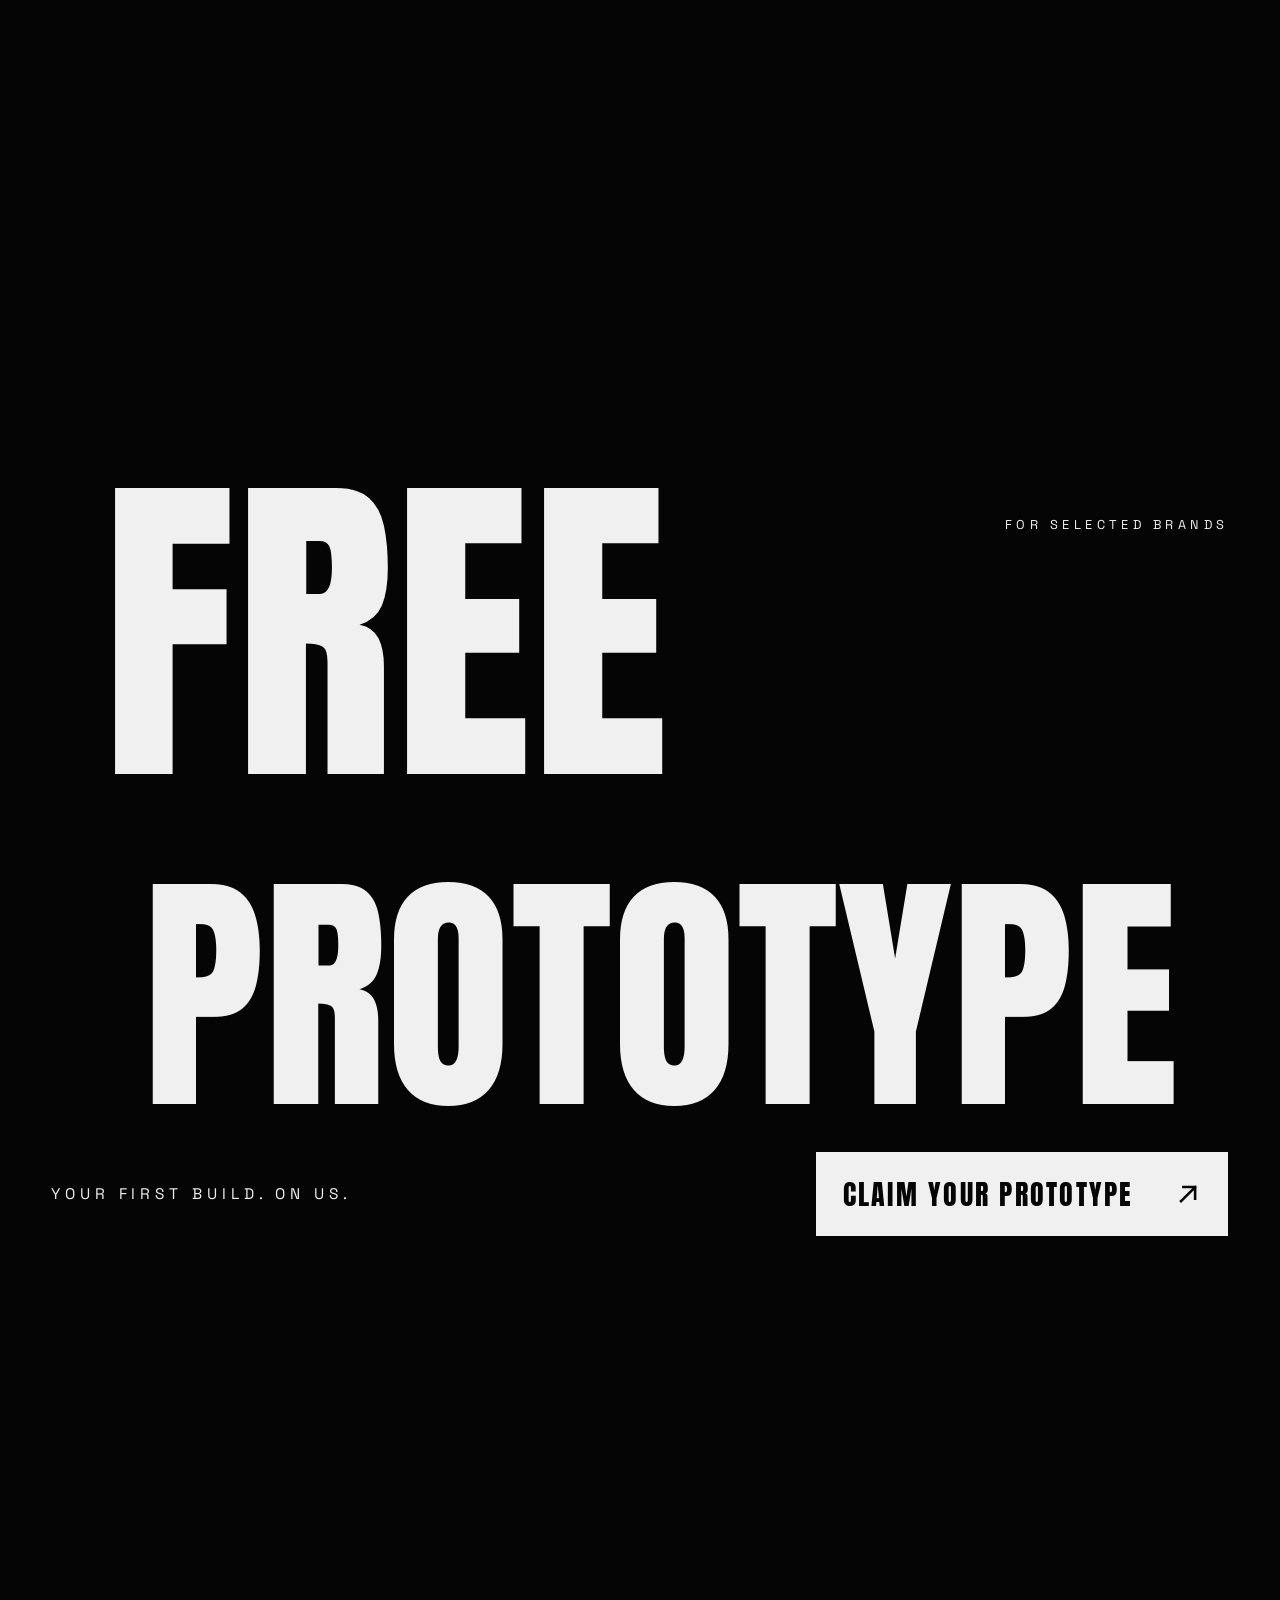
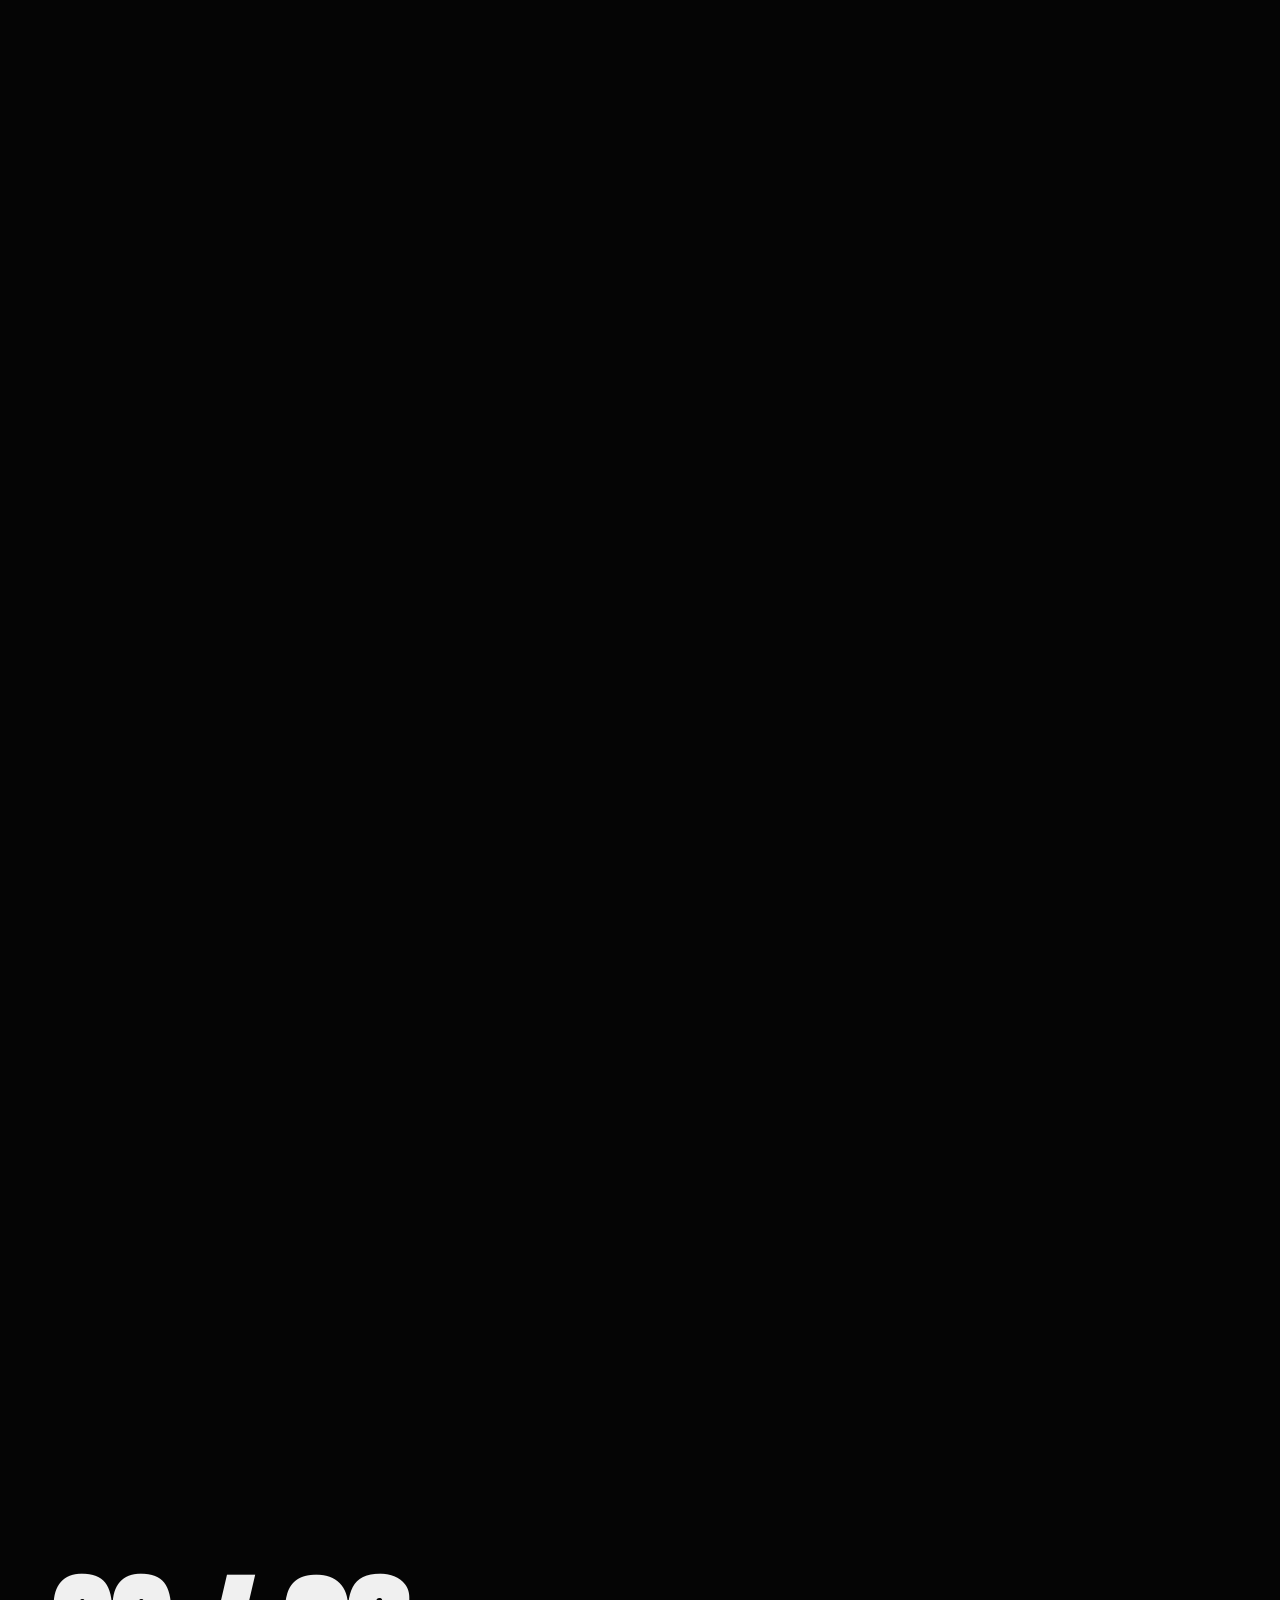
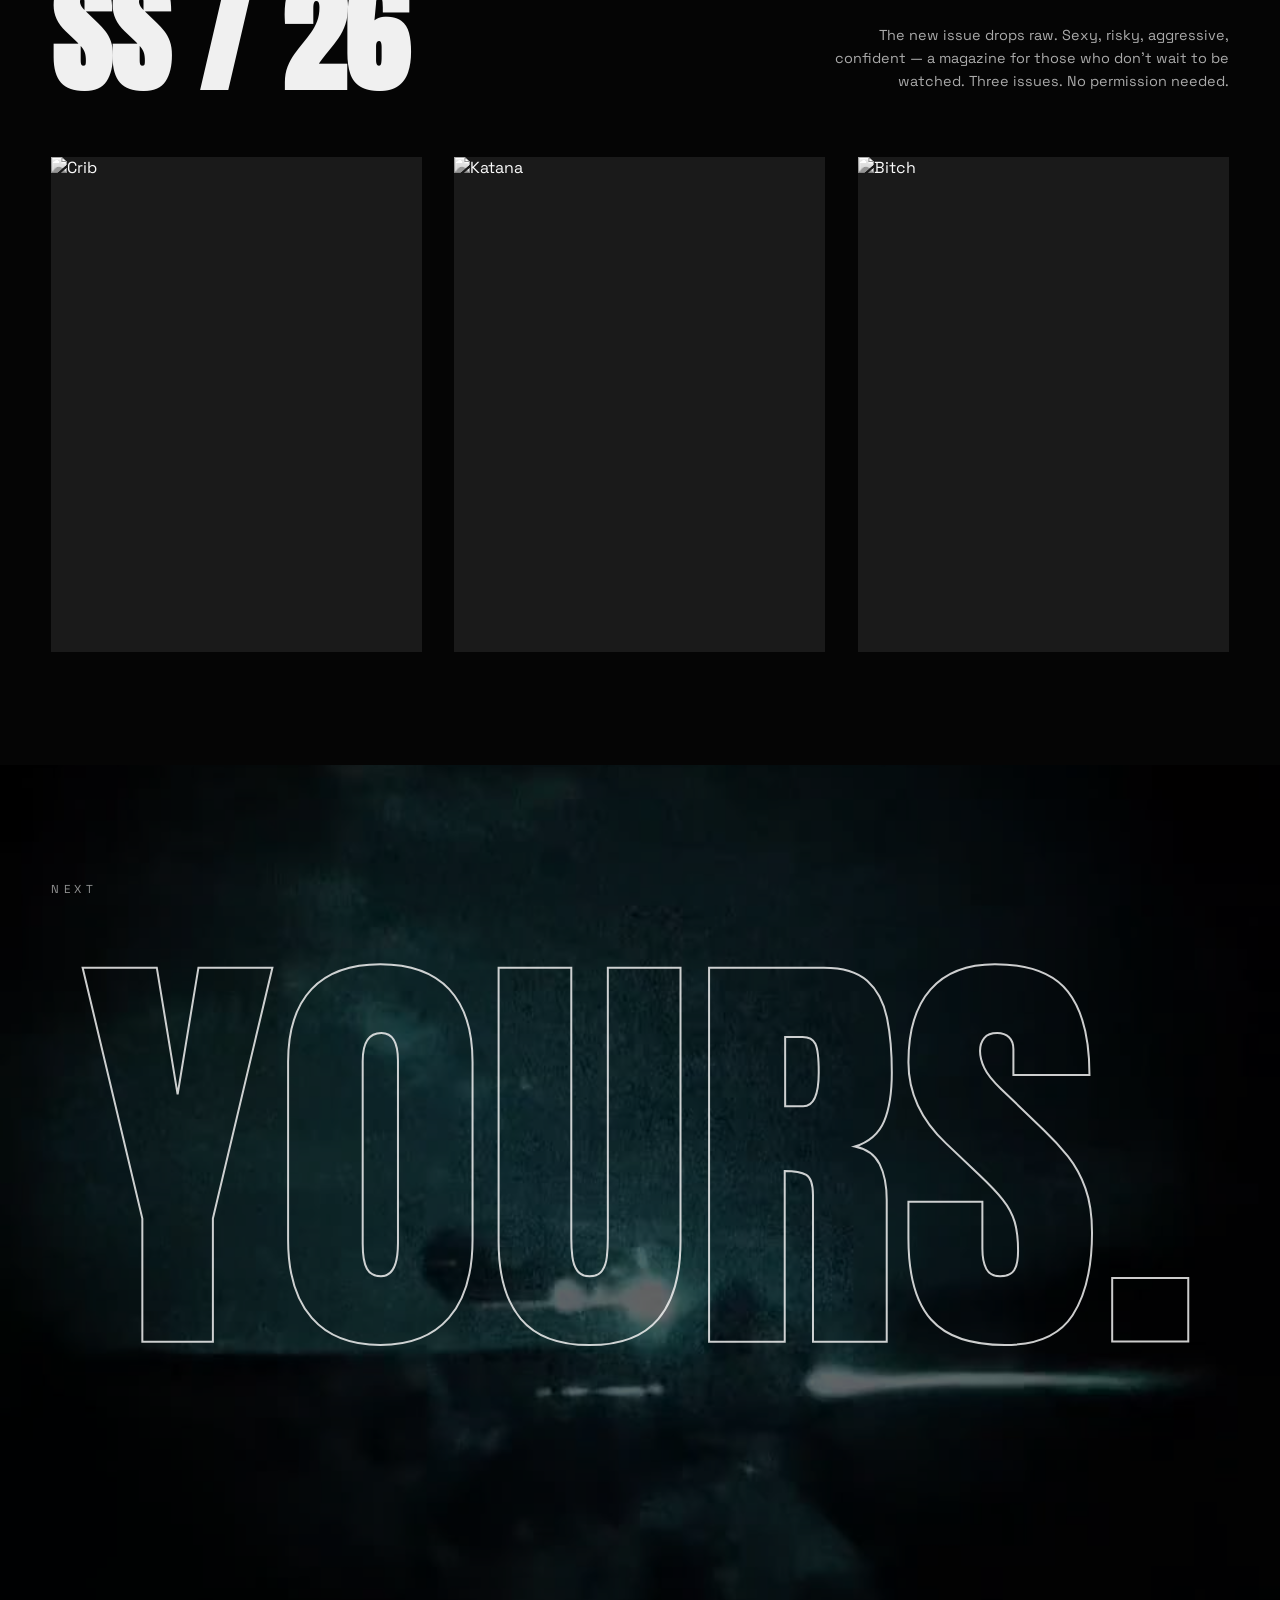
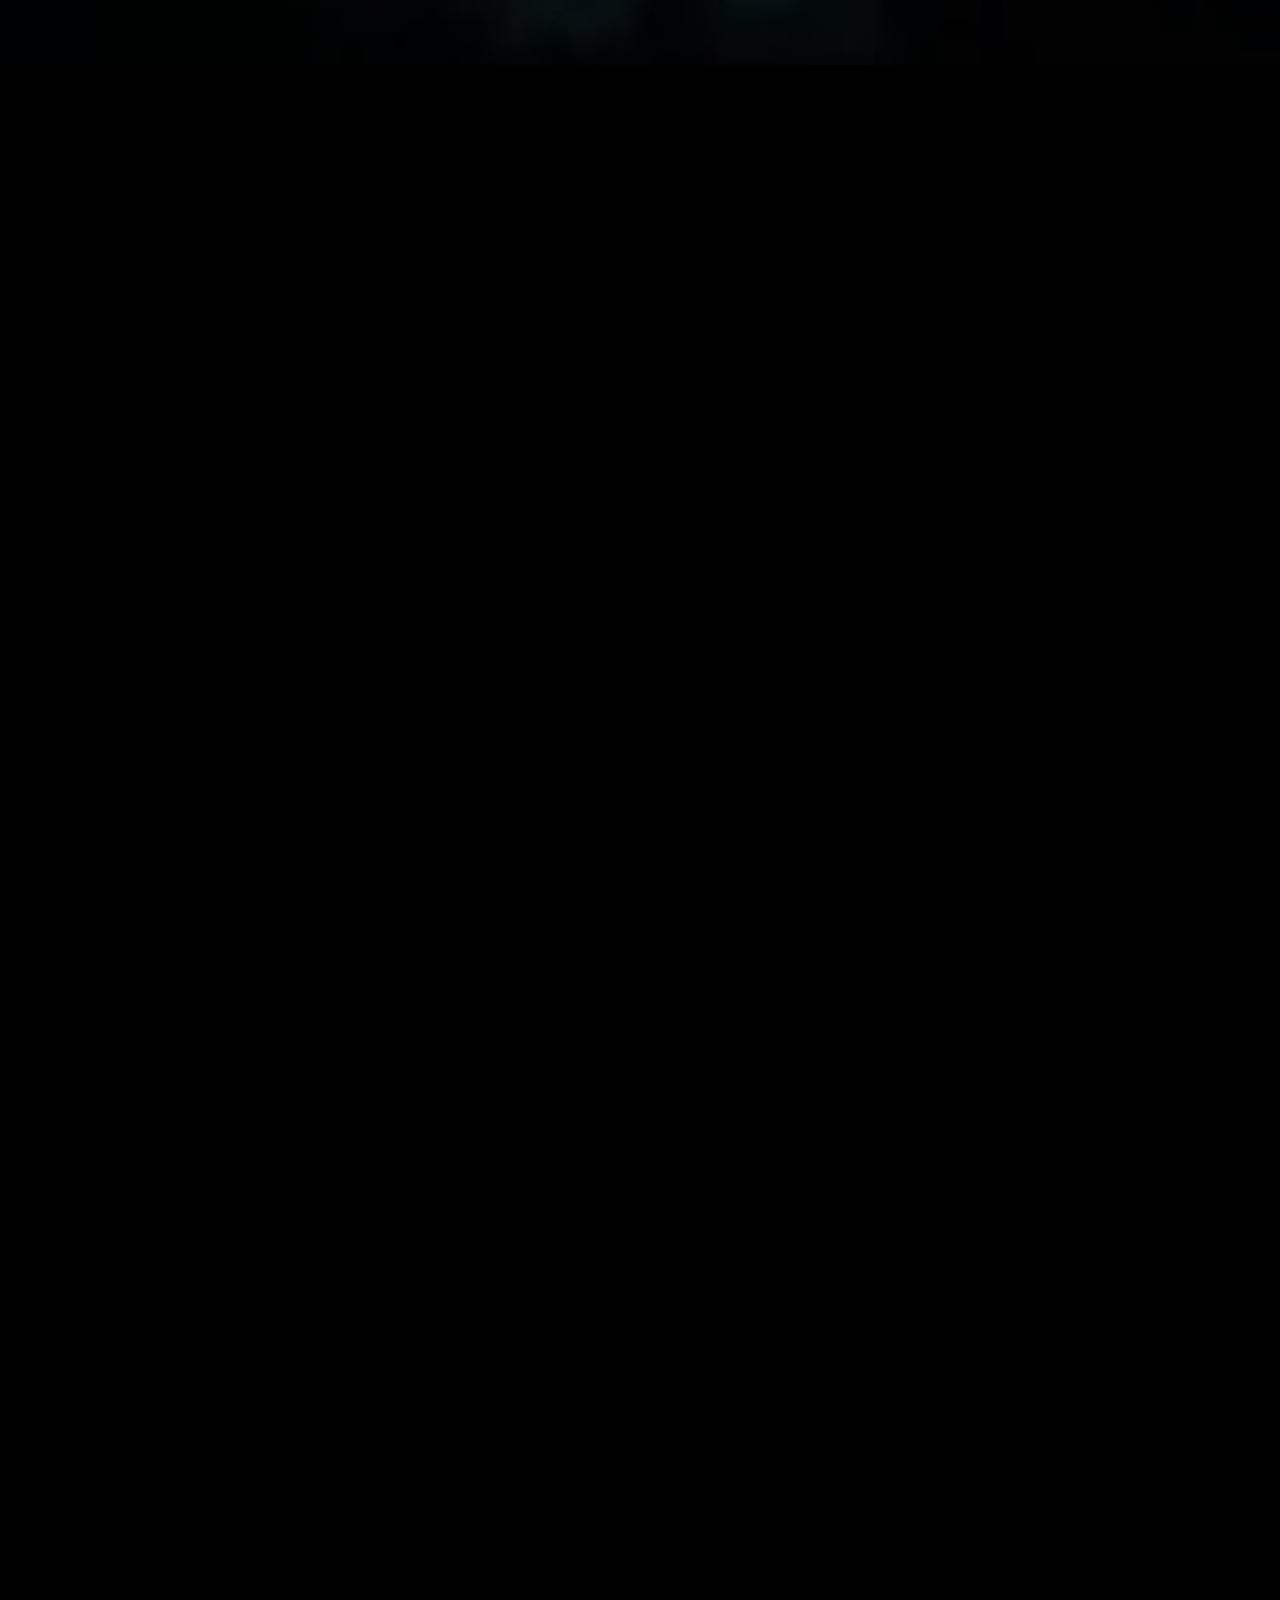
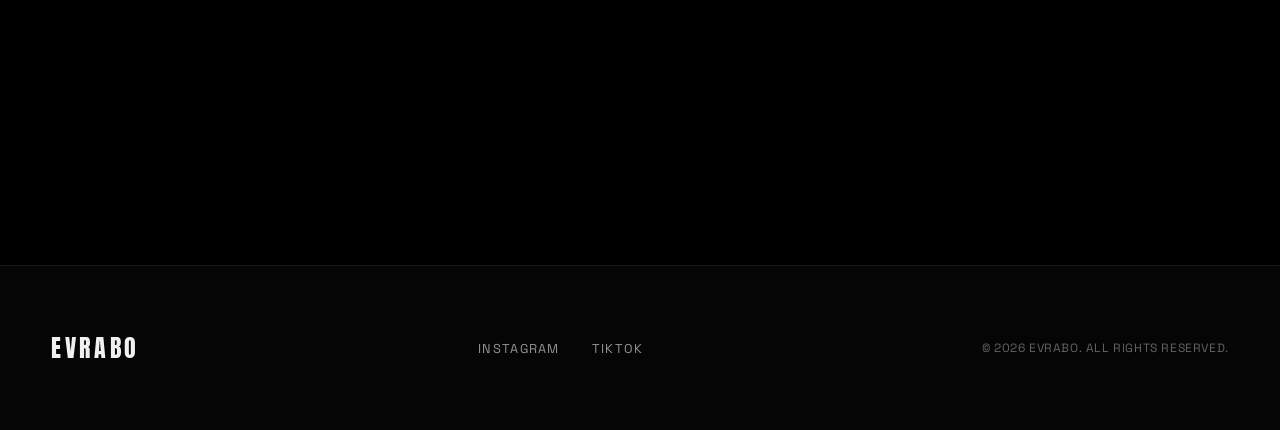
==== commit 83db5fd0: "Hero reads EVRABO; Duo and Yours closing on index; Originals pinned header + rising panels; Katana a" ====
--- a/index.html
+++ b/index.html
@@ -3,10 +3,10 @@
 <head>
   <meta charset="UTF-8">
   <meta name="viewport" content="width=device-width, initial-scale=1.0">
-  <title>EVRABO — Your whole brand, online</title>
-  <meta name="description" content="EVRABO builds your whole online world: identity, websites, shops, content, tools and apps. Your first prototype is free.">
-  <meta property="og:title" content="EVRABO — Your whole brand, online">
-  <meta property="og:description" content="Identity, websites, shops, content, tools and apps. One team, all online. Your first prototype is free.">
+  <title>Evrabo</title>
+  <meta name="description" content="EVRABO — Dirt · Dream · Reach. Future is on. We are Champions. No fear. Explore the originals.">
+  <meta property="og:title" content="EVRABO">
+  <meta property="og:description" content="Dirt · Dream · Reach. Future is on. We are Champions. No fear.">
   <meta property="og:type" content="website">
   <meta property="og:url" content="https://evrabo.com/">
   <meta property="og:image" content="https://evrabo.com/assets/images/LinearMomentum.jpg">
@@ -20,7 +20,7 @@
     "name": "EVRABO",
     "url": "https://evrabo.com/",
     "logo": "https://evrabo.com/assets/images/favicon.png",
-    "description": "EVRABO builds a brand's whole online world: identity, websites, shops, content, tools and apps.",
+    "description": "EVRABO — a magazine for the ones who move first. Photography, film, and writing built without compromise.",
     "sameAs": [
       "https://instagram.com/evrabo_",
       "https://tiktok.com/@evrabo_"
@@ -57,6 +57,10 @@
       overflow-x: clip;
     }
 
+    .collection {
+      margin-top: -5vh;
+    }
+
     body {
       background: var(--black);
       color: var(--white);
@@ -113,6 +117,9 @@
       opacity: 0.04;
       background-image: url("assets/images/noise.png");
     }
+
+    /* Below-the-fold sections are not rendered until they are near the viewport */
+    .build, .originals-promo { content-visibility: auto; contain-intrinsic-size: auto 90vh; }
 
     /* Navigation */
     nav {
@@ -178,31 +185,15 @@
     }
 
     /* Hero Section — Rapid-Cut Video Montage */
-    .hero {
-      position: relative;
-      min-height: 100vh;
-      width: 100%;
-      overflow: hidden;
-      background: var(--black);
-      display: flex;
-      align-items: center;
-      justify-content: center;
-      will-change: transform;
-    }
-
-    .hero-video-stack {
-      position: absolute;
-      top: 0;
-      left: 0;
-      width: 100%;
-      height: 100%;
-      z-index: 1;
-    }
+    /* Hero: the film shows through the letters (white layer, screen blend, black text) */
+    .hero { position: relative; height: 100vh; height: 100svh; width: 100%; overflow: hidden; background: var(--black); }
+    .hero-mask { position: absolute; inset: 0; z-index: 2; background: #fff; mix-blend-mode: screen; display: flex; flex-direction: column; justify-content: center; padding: 0 4vw; pointer-events: none; }
+    .hero-mask b { display: block; font-family: 'Anton', sans-serif; font-weight: 400; font-size: clamp(5rem, 23vw, 26rem); line-height: 0.82; text-transform: uppercase; color: #000; letter-spacing: 0.01em; }
+    .hero-foot { position: absolute; z-index: 3; left: 4vw; bottom: 5vh; font-size: 0.75rem; letter-spacing: 0.35em; text-transform: uppercase; mix-blend-mode: difference; color: #fff; pointer-events: none; }
 
     .hero-video-bg {
       position: absolute;
-      top: 0;
-      left: 0;
+      inset: 0;
       width: 100%;
       height: 100%;
       object-fit: cover;
@@ -212,14 +203,6 @@
 
     .hero-video-bg.active { opacity: 1; }
 
-    /* Light vignette, edges only */
-    .hero-vignette {
-      position: absolute;
-      inset: 0;
-      z-index: 3;
-      pointer-events: none;
-      background: radial-gradient(ellipse at 50% 50%, transparent 55%, rgba(5, 5, 5, 0.5) 100%);
-    }
 
     /* Ascend: the way into the film (own page, with sound) */
     .hero-ascend {
@@ -230,14 +213,15 @@
       width: clamp(6.5rem, 10vw, 9rem);
       aspect-ratio: 1.12;
       display: block;
-      color: var(--white);
+      color: #fff;
+      mix-blend-mode: difference;
       text-decoration: none;
     }
 
     .hero-ascend svg { position: absolute; inset: 0; width: 100%; height: 100%; overflow: visible; }
 
     .hero-ascend polygon {
-      fill: rgba(5, 5, 5, 0.25);
+      fill: transparent;
       stroke: currentColor;
       stroke-width: 2.5;
       stroke-linejoin: miter;
@@ -260,7 +244,7 @@
     }
 
     .hero-ascend:hover polygon { fill: var(--white); }
-    .hero-ascend:hover span { color: var(--black); }
+    .hero-ascend:hover span { color: #000; }
     .hero-ascend:focus-visible { outline: 2px solid var(--white); outline-offset: 6px; }
 
     /* The blast: a white triangle grows from the button until it covers the screen, then Ascend opens */
@@ -279,100 +263,233 @@
       to { clip-path: polygon(calc(var(--bx) - 260vmax) calc(var(--by) + 160vmax), var(--bx) calc(var(--by) - 280vmax), calc(var(--bx) + 260vmax) calc(var(--by) + 160vmax)); }
     }
 
-    .hero-content {
+
+    /* Collection Section */
+    .collection {
       position: relative;
-      z-index: 5;
+      min-height: 100vh;
+      display: flex;
+      flex-direction: column;
+      justify-content: center;
+      padding: 10vh 4vw;
+    }
+
+    .collection-header {
+      display: flex;
+      justify-content: space-between;
+      align-items: flex-end;
+      margin-bottom: 4rem;
+      flex-wrap: wrap;
+      gap: 2rem;
+    }
+
+    .collection-title {
+      font-family: 'Anton', sans-serif;
+      font-size: clamp(3rem, 10vw, 8rem);
+      line-height: 0.9;
+      text-transform: uppercase;
+    }
+
+    .collection-desc {
+      max-width: 400px;
+      font-size: 0.9rem;
+      line-height: 1.6;
+      opacity: 0.7;
+      text-align: right;
+    }
+
+    .collection-grid {
+      display: grid;
+      grid-template-columns: repeat(auto-fit, minmax(300px, 1fr));
+      gap: 2rem;
+    }
+
+    @keyframes cardFloat {
+      0%, 100% { transform: translateY(0); }
+      50% { transform: translateY(-8px); }
+    }
+
+    .collection-card {
+      position: relative;
+      display: block;
+      aspect-ratio: 3/4;
+      background: var(--gray);
+      overflow: hidden;
+      cursor: pointer;
+      animation: cardFloat 6s ease-in-out infinite;
+      will-change: transform;
+      text-decoration: none;
+      color: inherit;
+    }
+
+    .collection-card:nth-child(1) { animation-delay: 0s; }
+    .collection-card:nth-child(2) { animation-delay: -2s; }
+    .collection-card:nth-child(3) { animation-delay: -4s; }
+
+    .collection-card .card-glitch {
+      position: absolute;
+      inset: 0;
+      background: var(--red);
+      mix-blend-mode: multiply;
+      opacity: 0;
+      transition: opacity 0.1s ease;
+      z-index: 2;
+    }
+
+    .collection-card:hover .card-glitch {
+      opacity: 0.3;
+      animation: glitchFlash 0.3s ease;
+    }
+
+    @keyframes glitchFlash {
+      0%, 100% { opacity: 0; }
+      20% { opacity: 0.4; }
+      40% { opacity: 0.1; }
+      60% { opacity: 0.5; }
+      80% { opacity: 0.2; }
+    }
+
+    .collection-card img {
+      width: 100%;
+      height: 100%;
+      object-fit: cover;
+      filter: grayscale(100%) contrast(1.1);
+      transition: all 0.6s ease;
+    }
+
+    .collection-card:hover img {
+      filter: grayscale(0%) contrast(1.2);
+      transform: scale(1.05);
+    }
+
+    .card-info {
+      position: absolute;
+      bottom: 0;
+      left: 0;
+      right: 0;
+      padding: 2rem 1.5rem 1.5rem;
+      background: linear-gradient(to top, rgba(0,0,0,0.9), transparent);
+      z-index: 3;
+      transform: translateY(20px);
+      opacity: 0;
+      transition: all 0.4s ease;
+    }
+
+    .collection-card:hover .card-info {
+      transform: translateY(0);
+      opacity: 1;
+    }
+
+    .card-name {
+      font-family: 'Anton', sans-serif;
+      font-size: 1.5rem;
+      text-transform: uppercase;
+      letter-spacing: 0.05em;
+    }
+
+    .card-issue {
+      font-size: 0.85rem;
+      opacity: 0.6;
+      margin-top: 0.3rem;
+    }
+
+    /* Originals Promo Section */
+    .originals-promo {
+      position: relative;
+      min-height: 100vh;
+      width: 100%;
+      display: flex;
+      flex-direction: column;
+      align-items: center;
+      justify-content: center;
+      padding: 10vh 4vw;
+      overflow: hidden;
+      background: var(--black);
+      z-index: 1;
+    }
+
+    .originals-promo::before {
+      content: '';
+      position: absolute;
+      inset: 0;
+      background:
+        radial-gradient(ellipse at 50% 100%, rgba(26,26,26,0.5) 0%, var(--black) 60%);
+      z-index: 0;
+      pointer-events: none;
+    }
+
+    .originals-promo-content {
+      position: relative;
+      z-index: 1;
+      display: flex;
+      flex-direction: column;
+      align-items: center;
       text-align: center;
-      width: 100%;
-      padding: 0 4vw;
-    }
-
-    .hero-kicker {
+      gap: 1.8rem;
+    }
+
+    .originals-promo-kicker {
+      font-family: 'Space Grotesk', sans-serif;
+      font-size: clamp(0.7rem, 1.2vw, 0.9rem);
+      letter-spacing: 0.6em;
+      text-transform: uppercase;
+      color: var(--red);
+    }
+
+    .originals-promo-title {
+      font-family: 'Anton', sans-serif;
+      font-size: clamp(6rem, 22vw, 18rem);
+      line-height: 0.8;
+      text-transform: uppercase;
+      letter-spacing: 0.04em;
+      color: var(--white);
+    }
+
+    .originals-promo-desc {
+      max-width: 480px;
+      font-size: clamp(0.9rem, 1.5vw, 1.1rem);
+      line-height: 1.7;
+      letter-spacing: 0.25em;
+      text-transform: uppercase;
+      opacity: 0.55;
+    }
+
+    .originals-promo-btn {
+      position: relative;
+      display: inline-block;
+      margin-top: 1rem;
+      padding: 1.2rem 4rem;
+      border: 1px solid var(--white);
+      color: var(--white);
+      text-decoration: none;
       font-family: 'Space Grotesk', sans-serif;
       font-weight: 600;
-      font-size: clamp(0.85rem, 1.5vw, 1.2rem);
-      letter-spacing: 0.5em;
-      text-transform: uppercase;
-      color: var(--white);
-      text-shadow: 0 2px 16px rgba(0, 0, 0, 0.7);
-      margin-bottom: 2rem;
-      opacity: 0;
-      transform: translateY(30px);
-      transition: all 1.4s cubic-bezier(0.25, 0.46, 0.45, 0.94);
-      will-change: transform, opacity;
-    }
-
-    .hero-kicker::before { content: ""; display: inline-block; width: 0.55em; height: 0.55em; margin-right: 1.1em; background: var(--red); }
-    .hero-kicker.visible {
-      opacity: 1;
-      transform: translateY(0);
-    }
-
-    .hero-headline {
-      font-family: 'Anton', sans-serif;
-      font-size: clamp(3.5rem, 10.2vw, 10rem);
-      line-height: 0.9;
-      text-transform: uppercase;
-      letter-spacing: -0.02em;
-      color: var(--white);
-      min-height: 1.1em;
-    }
-
-    .hero-headline .line {
-      display: block;
-      opacity: 0;
-      transform: translateY(70px) scale(0.95);
-      transition: opacity 1.2s cubic-bezier(0.25, 0.46, 0.45, 0.94), transform 1.2s cubic-bezier(0.25, 0.46, 0.45, 0.94);
-      will-change: transform, opacity;
-    }
-
-    .hero-headline .line.visible {
-      opacity: 1;
-      transform: translateY(0) scale(1);
-    }
-
-    .hero-sub {
-      font-family: 'Space Grotesk', sans-serif;
-      font-size: clamp(0.85rem, 1.5vw, 1.1rem);
+      font-size: 0.85rem;
       letter-spacing: 0.25em;
       text-transform: uppercase;
+      transition: all 0.4s cubic-bezier(0.16, 1, 0.3, 1);
+      overflow: hidden;
+    }
+
+    .originals-promo-btn::before {
+      content: '';
+      position: absolute;
+      top: 0;
+      left: -100%;
+      width: 100%;
+      height: 100%;
+      background: var(--red);
+      transition: left 0.4s cubic-bezier(0.16, 1, 0.3, 1);
+      z-index: -1;
+    }
+
+    .originals-promo-btn:hover::before {
+      left: 0;
+    }
+
+    .originals-promo-btn:hover {
+      border-color: var(--red);
       color: var(--white);
-      opacity: 0;
-      margin-top: 2.5rem;
-      transform: translateY(30px);
-      transition: all 1.4s cubic-bezier(0.25, 0.46, 0.45, 0.94);
-      will-change: transform, opacity;
-    }
-
-    .hero-sub.visible {
-      opacity: 0.6;
-      transform: translateY(0);
-    }
-
-    /* Partner credit: direct, small, bottom-left. Says who made the film, not whose site this is. */
-    .hero-credit {
-      position: absolute;
-      left: 4vw;
-      bottom: 2.2rem;
-      z-index: 5;
-      font-family: 'Space Grotesk', sans-serif;
-      font-size: clamp(0.65rem, 0.9vw, 0.8rem);
-      letter-spacing: 0.3em;
-      text-transform: uppercase;
-      color: rgba(240, 240, 240, 0.7);
-    }
-    .hero-credit b { color: var(--white); font-weight: 600; }
-    .hero-credit i { font-style: normal; margin: 0 0.5em; color: var(--red); }
-
-    .hero-red-line {
-      position: absolute;
-      bottom: 0;
-      left: 0;
-      width: 100%;
-      height: 3px;
-      background: linear-gradient(90deg, transparent, var(--red), transparent);
-      z-index: 5;
-      opacity: 0.6;
     }
 
     /* Footer CTA */
@@ -557,40 +674,48 @@
     }
 
 
-    /* Free prototype: a window of the footage opens in the middle, FREE and PROTOTYPE slide in from opposite sides
-       and lock into a diagonal around it, then the window opens up to the whole screen.
-       Only clip-path, opacity and transform change on scroll. */
-    .offer { position: relative; width: 100%; background: var(--black); z-index: 1; }
-    .s-offer { --h: 480vh; overflow: visible; }
-    .offer-pin { background: var(--black); }
-    .offer-build { position: absolute; inset: 0; z-index: 0; overflow: hidden; clip-path: inset(50% 50% 50% 50%); will-change: clip-path; }
-    .offer-build video {
-      display: block; width: 100%; height: 100%; object-fit: cover; object-position: 20% top;
-      filter: grayscale(var(--gs, 0)) contrast(1.1) brightness(0.7); transform: scale(var(--vs, 1));
-    }
-    .of-row-w { position: absolute; left: 0; z-index: 2; white-space: nowrap; will-change: transform; pointer-events: none;
-      font-family: 'Anton', sans-serif; text-transform: uppercase; line-height: 0.82; color: var(--white); }
-    .of-free { top: 12vh; font-size: 26vw; }
-    .of-proto { bottom: 21vh; font-size: 20vw; }
-    .of-for { position: absolute; z-index: 2; right: 4vw; top: 14vh; font-size: 0.8rem; letter-spacing: 0.35em; text-transform: uppercase; color: var(--white); will-change: opacity; }
-    .of-bottom { position: absolute; z-index: 3; left: 4vw; right: 4vw; bottom: 6vh; display: flex; align-items: center; justify-content: space-between; gap: 1.5rem; }
-    .of-short { margin: 0; font-size: clamp(0.8rem, 1.2vw, 1rem); letter-spacing: 0.32em; text-transform: uppercase; color: var(--white); will-change: transform, opacity; }
-    .offer-btn {
-      display: flex; justify-content: space-between; align-items: center; gap: 2.5rem; padding: 1.25rem 1.6rem;
-      background: var(--white); color: var(--black); border: 1px solid var(--white); text-decoration: none;
-      font-family: 'Anton', sans-serif; font-size: clamp(1.3rem, 2.2vw, 2rem); letter-spacing: 0.08em; text-transform: uppercase;
-      transition: background 0.3s ease, color 0.3s ease; will-change: transform, opacity;
-    }
-    .offer-btn:hover { background: var(--black); color: var(--white); }
-    html:not(.story) .offer-pin { min-height: 100svh; }
-    html:not(.story) .offer-build { clip-path: none; }
-    html:not(.story) .of-row-w { left: 4vw; }
-    @media (max-width: 700px) {
-      .of-free { top: 13vh; font-size: 36vw; }
-      .of-proto { bottom: 25vh; font-size: 18.5vw; }
-      .of-for { display: none; }
-      .of-bottom { flex-direction: column; align-items: stretch; bottom: 5vh; }
-    }
+    /* Scroll-Driven 3:4 Vertical Image Sequence */
+    .image-sequence[hidden] { display: none; }
+
+    .image-sequence {
+      position: relative;
+      width: 100%;
+      background: var(--black);
+      z-index: 1;
+    }
+
+    .image-sequence-sticky {
+      position: sticky;
+      top: 0;
+      height: 100vh;
+      width: 100%;
+      overflow: hidden;
+      background: var(--black);
+    }
+
+    .image-sequence-sticky img {
+      position: absolute;
+      inset: 0;
+      width: 100%;
+      height: 100%;
+      object-fit: cover;
+      opacity: 0;
+      transform: scale(1.4) rotate(2deg) translateY(3%);
+      filter: contrast(1.15) saturate(0.9) blur(15px) brightness(0.7);
+      transition: opacity 0.35s cubic-bezier(0.16, 1, 0.3, 1),
+                  transform 0.35s cubic-bezier(0.16, 1, 0.3, 1),
+                  filter 0.35s cubic-bezier(0.16, 1, 0.3, 1);
+      will-change: opacity, transform, filter, object-position;
+      z-index: 0;
+    }
+
+    .image-sequence-sticky img.active {
+      opacity: 1;
+      transform: scale(1) rotate(0) translateY(0);
+      filter: contrast(1.1) saturate(0.85) blur(0) brightness(1);
+      z-index: 1;
+    }
+
 
     /* Mobile Menu Toggle */
     .nav-toggle {
@@ -672,10 +797,12 @@
     @media (max-width: 768px) {
       .nav-links { display: none; }
       .nav-toggle { display: flex; }
-      .hero { min-height: 80vh; }
-      .hero-headline { font-size: clamp(2.5rem, 14vw, 5rem); }
+      .collection-desc { text-align: left; }
       .cursor, .cursor-follower { display: none; }
       body { cursor: auto; }
+      .originals-promo-title {
+        font-size: clamp(4.5rem, 18vw, 10rem);
+      }
     }
 
 
@@ -695,154 +822,244 @@
       white-space: nowrap;
       border: 0;
     }
-
-    /* =====================================================================
-       STORY STAGES: pinned scenes driven by scroll progress (see SCROLLYTELLING_PLAYBOOK.md)
-       The pinned behaviour only exists under html.story (JS on, motion not reduced).
-       ===================================================================== */
+    /* Online identity: solid kicker word above a hollow one — the identity not yet built. */
+    .identity {
+      position: relative;
+      width: 100%;
+      height: 75vh;
+      height: 75svh;
+      min-height: 420px;
+      display: flex;
+      flex-direction: column;
+      justify-content: center;
+      align-items: flex-start;
+      background: var(--black);
+      overflow: hidden;
+      z-index: 1;
+    }
+
+    /* The logo: big signature, vertically centered on the right half. */
+    .identity-mark {
+      position: absolute;
+      right: 6vw;
+      top: 50%;
+      height: clamp(240px, 52vh, 560px);
+      width: auto;
+      filter: grayscale(100%) contrast(1.15);
+      mix-blend-mode: screen;
+      opacity: 0;
+      transition: opacity 1.2s ease 0.3s;
+    }
+
+    .identity-mark.in {
+      opacity: 1;
+      animation: mark-spin 16s linear infinite;
+    }
+
+    @keyframes mark-spin {
+      from { transform: translateY(-50%) rotate(0deg); }
+      to { transform: translateY(-50%) rotate(360deg); }
+    }
+
+    @media (prefers-reduced-motion: reduce) {
+      .identity-mark.in { animation: none; transform: translateY(-50%); }
+    }
+
+    /* Type block, flush left, vertically centered. */
+    .identity-title {
+      margin: 0 0 0 4vw;
+      display: flex;
+      flex-direction: column;
+      align-items: flex-start;
+      font-family: 'Anton', sans-serif;
+      text-transform: uppercase;
+    }
+
+    /* First word: solid, quiet, kicker-sized. */
+    .identity-title .identity-online {
+      font-family: inherit;
+      font-size: clamp(3rem, 9vw, 9.5rem);
+      line-height: 0.9;
+      letter-spacing: 0.04em;
+      color: var(--white);
+      margin-bottom: 0.6rem;
+    }
+
+    /* Plain statement of what the section is about. */
+    .identity-sub {
+      margin: 2.2rem 0 0 4vw;
+      max-width: 38rem;
+      font-family: 'Space Grotesk', sans-serif;
+      font-size: clamp(0.8rem, 1.1vw, 1rem);
+      letter-spacing: 0.3em;
+      text-transform: uppercase;
+      color: rgba(240, 240, 240, 0.75);
+    }
+
+    .identity-sub b { font-weight: 500; color: var(--white); }
+    .identity-sub i { font-style: normal; margin: 0 0.7em; opacity: 0.45; }
+
+    /* The word that matters: solid white, wall-to-wall. Size is the highlight. */
+    .identity-title .identity-hl {
+      font-size: clamp(4.5rem, 16vw, 17rem);
+      line-height: 0.82;
+      letter-spacing: 0;
+      color: var(--white);
+    }
+
+    @media (max-width: 900px) {
+      .identity { height: 62vh; height: 62svh; min-height: 400px; }
+      .identity-mark { right: 5vw; height: clamp(160px, 36vh, 340px); }
+      .identity-title { margin-left: 5vw; }
+      .identity-sub { margin-left: 5vw; letter-spacing: 0.2em; }
+    }
+
+    /* What we build: hard-ruled capability list with image preview */
+    .build {
+      position: relative;
+      z-index: 2;
+      padding: 14vh 4vw 12vh;
+      background: var(--black);
+    }
+
+    .build-kicker {
+      font-size: 0.75rem;
+      letter-spacing: 0.4em;
+      text-transform: uppercase;
+      opacity: 0.6;
+      margin-bottom: 5vh;
+    }
+
+    .build-grid {
+      display: grid;
+      grid-template-columns: 1.5fr 1fr;
+      gap: 4vw;
+      align-items: start;
+    }
+
+    .build-list { list-style: none; border-top: 3px solid var(--white); }
+
+    .build-row {
+      display: grid;
+      grid-template-columns: 3rem 1fr auto;
+      align-items: baseline;
+      gap: 1rem;
+      padding: 1.6rem 1rem;
+      border-bottom: 1px solid rgba(240, 240, 240, 0.3);
+      color: var(--white);
+      text-decoration: none;
+      transition: background 0.25s ease, color 0.25s ease, padding 0.25s ease;
+    }
+
+    .build-row b {
+      font-weight: 400;
+      font-size: 0.7rem;
+      letter-spacing: 0.25em;
+      opacity: 0.5;
+    }
+
+    .build-name {
+      font-family: 'Anton', sans-serif;
+      font-size: clamp(3rem, 8vw, 7rem);
+      line-height: 0.9;
+      letter-spacing: 0.02em;
+      text-transform: uppercase;
+    }
+
+    .build-line {
+      font-size: 0.75rem;
+      letter-spacing: 0.25em;
+      text-transform: uppercase;
+      opacity: 0.6;
+      text-align: right;
+    }
+
+    .build-row:hover,
+    .build-row:focus-visible { background: var(--white); color: var(--black); padding-left: 1.8rem; outline: none; }
+
+    .build-preview {
+      position: sticky;
+      top: 14vh;
+      aspect-ratio: 4 / 5;
+      overflow: hidden;
+      border: 1px solid rgba(240, 240, 240, 0.3);
+      pointer-events: none;
+    }
+
+    .build-preview img {
+      position: absolute;
+      inset: 0;
+      width: 100%;
+      height: 100%;
+      object-fit: cover;
+      filter: grayscale(40%) saturate(1.25) contrast(1.15) brightness(0.85);
+      opacity: 0;
+      transition: opacity 0.35s ease;
+    }
+
+    .build-preview img.on { opacity: 1; }
+
+    /* Protobike and Kado: their own Originals photos, in full colour */
+    .build-preview .preview-photo {
+      position: absolute;
+      inset: 0;
+      overflow: hidden;
+      display: flex;
+      flex-direction: column;
+      align-items: center;
+      justify-content: center;
+      gap: 1.2rem;
+      background: var(--black);
+      color: var(--white);
+      font-family: 'Zen Kaku Gothic New', 'Space Grotesk', sans-serif;
+      font-weight: 300;
+      opacity: 0;
+      transition: opacity 0.35s ease;
+    }
+
+    .build-preview .preview-photo::before {
+      content: "";
+      position: absolute;
+      inset: 0;
+      background: var(--bg) var(--pos, center) / cover no-repeat;
+      filter: brightness(0.62) saturate(1.1);
+    }
+
+    .build-preview .preview-photo.on { opacity: 1; }
+    .build-preview .preview-photo > * { position: relative; }
+    .build-preview .preview-photo > img { position: absolute; inset: 0; opacity: 1; filter: none; mix-blend-mode: screen; }
+    .build-preview .preview-photo span { font-size: clamp(3rem, 7vw, 6rem); letter-spacing: 0.12em; padding-left: 0.12em; }
+    .build-preview .preview-photo small { font-size: 1rem; letter-spacing: 0.6em; padding-left: 0.6em; opacity: 0.6; }
+
+    .build-preview img.logo-flat { background: var(--black); object-fit: contain; filter: none; }
+
+    .build-preview figcaption {
+      position: absolute;
+      left: 0;
+      bottom: 0;
+      padding: 0.5rem 1rem;
+      background: var(--white);
+      color: var(--black);
+      font-family: 'Anton', sans-serif;
+      letter-spacing: 0.2em;
+      text-transform: uppercase;
+      font-size: 0.9rem;
+    }
+
+    @media (max-width: 900px) {
+      .build-grid { grid-template-columns: 1fr; }
+      .build-preview { display: none; }
+      .build-row { grid-template-columns: 2.2rem 1fr; }
+      .build-line { grid-column: 2; text-align: left; }
+    }
+
+
+    /* ===== Story stages: AID chapters and the free prototype (pinned, scroll-driven; plain sections when motion is reduced) ===== */
     .stage { position: relative; z-index: 1; }
     .pin { position: relative; min-height: 100vh; min-height: 100svh; overflow: hidden; }
     html.story .stage { height: var(--h, 400vh); }
     html.story .pin { position: sticky; top: 0; height: 100vh; height: 100svh; min-height: 0; }
 
-    /* 2. The build: a site goes from sketch to live while you scroll */
-    .s-build { --h: 760vh; background: var(--black); --bp: 1; }
-    .build-pin {
-      display: grid; grid-template-columns: minmax(0, 0.85fr) minmax(0, 1.5fr);
-      align-items: center; gap: 4vw; padding: 0 4vw;
-    }
-    .bs-left { position: relative; display: flex; align-items: center; gap: 2.2vw; height: 56vh; }
-    .bs-rail { position: relative; align-self: stretch; width: 3px; background: rgba(240, 240, 240, 0.2); flex: none; }
-    .bs-rail > i { position: absolute; left: 0; right: 0; top: 0; bottom: 0; background: var(--white); transform-origin: 50% 0; transform: scaleY(var(--bp, 1)); }
-    .bs-ticks { position: absolute; left: 0; top: 0; bottom: 0; }
-    .bs-ticks span {
-      position: absolute; left: 1.1rem; font-size: 0.7rem; letter-spacing: 0.25em; opacity: 0.35; transform: translateY(-50%);
-      transition: opacity 0.3s ease;
-    }
-    .bs-ticks span.on { opacity: 1; }
-    .bs-words { position: relative; flex: 1; height: 1em; font-size: clamp(3.4rem, 8.4vw, 9rem); perspective: 900px; margin-left: 2.4rem; }
-    .bs-word {
-      position: absolute; left: 0; top: 50%; margin-top: -0.5em; white-space: nowrap;
-      font-family: 'Anton', sans-serif; line-height: 1; text-transform: uppercase; color: var(--white);
-      opacity: 0; transform: rotateX(-95deg); transition: opacity 0.45s ease, transform 0.6s cubic-bezier(0.16, 1, 0.3, 1);
-    }
-    .bs-word.on { opacity: 1; transform: none; }
-    .bs-word.past { opacity: 0; transform: rotateX(95deg); }
-    html:not(.story) .bs-words { height: auto; display: flex; flex-direction: column; margin-left: 0; font-size: clamp(2.6rem, 6vw, 6rem); }
-    html:not(.story) .bs-word { position: static; margin: 0; opacity: 1; transform: none; }
-    html:not(.story) .bs-rail, html:not(.story) .bs-ticks { display: none; }
-    html:not(.story) .build-pin { padding-top: 12vh; padding-bottom: 12vh; }
-
-    /* Layers are static; scroll only changes opacity and transform (compositor work), so it stays smooth. */
-    .bs-stage { position: relative; width: 100%; justify-self: center; transform-origin: 50% 50%; will-change: transform; }
-    .bs-browser {
-      position: relative; width: 100%; aspect-ratio: 16 / 10; max-height: 78vh; margin: 0 auto;
-      background: #0b0b0b; border: 1px solid rgba(240, 240, 240, 0.35); overflow: hidden;
-    }
-    .bb-bar { position: absolute; left: 0; right: 0; top: 0; height: 9%; display: flex; align-items: center; gap: 0.45rem; padding: 0 3%; background: #161616; border-bottom: 1px solid rgba(240, 240, 240, 0.2); }
-    .bb-bar i { width: 0.55rem; height: 0.55rem; border-radius: 50%; background: rgba(240, 240, 240, 0.3); }
-    .bb-url { margin: 0 auto 0 3%; flex: 1; max-width: 55%; padding: 0.25rem 0.8rem; background: #0b0b0b; font-size: clamp(0.55rem, 0.9vw, 0.8rem); letter-spacing: 0.12em; color: rgba(240, 240, 240, 0.7); }
-    .bb-body { position: absolute; left: 0; right: 0; top: 9%; bottom: 0; }
-    .lay { position: absolute; inset: 0; opacity: 0; will-change: opacity; }
-    .lay-design { opacity: 1; }
-
-    .e { position: absolute; border: 1px solid rgba(240, 240, 240, 0.55); will-change: transform, opacity; }
-    .e-nav { left: 3%; top: 4%; width: 94%; height: 9%; }
-    .e-hero { left: 3%; top: 16%; width: 94%; height: 46%; overflow: hidden; }
-    .e-c1, .e-c2, .e-c3 { top: 66%; width: 30%; height: 22%; overflow: hidden; }
-    .e-c1 { left: 3%; } .e-c2 { left: 35%; } .e-c3 { left: 67%; }
-    .e-foot { left: 3%; top: 92%; width: 94%; height: 4%; }
-    .lay-wire .e-hero {
-      background:
-        linear-gradient(to top right, transparent calc(50% - 0.5px), rgba(240, 240, 240, 0.3) 50%, transparent calc(50% + 0.5px)),
-        linear-gradient(to bottom right, transparent calc(50% - 0.5px), rgba(240, 240, 240, 0.3) 50%, transparent calc(50% + 0.5px));
-    }
-    .lay-design .e-nav { background: #121212; display: flex; align-items: center; justify-content: space-between; padding: 0 2%; }
-    .lay-design .e-nav b { width: 14%; height: 55%; background: var(--white); }
-    .lay-design .e-nav i { flex: 1; margin: 0 8%; height: 0.28rem; background: rgba(240, 240, 240, 0.6); }
-    .lay-design .e-nav u { width: 13%; height: 60%; background: var(--red); }
-    .lay-design .e-hero { background: #1a1a1a; display: flex; align-items: flex-end; }
-    .lay-design .e-hero span { padding: 0 4% 3%; font-family: 'Anton', sans-serif; text-transform: uppercase; line-height: 0.9; font-size: clamp(1.6rem, 5vw, 5.2rem); color: var(--white); }
-    .lay-design .e-c1 img, .lay-design .e-c2 img, .lay-design .e-c3 img { width: 100%; height: 100%; object-fit: cover; display: block; filter: grayscale(0.7) contrast(1.1); }
-    .lay-design .e-foot { background: rgba(240, 240, 240, 0.25); }
-
-    .lay-code { background: #070707; overflow: hidden; }
-    .lay-code pre {
-      margin: 0; padding: 4%; will-change: transform; white-space: pre;
-      font: 600 clamp(0.5rem, 0.95vw, 0.85rem) / 1.75 ui-monospace, 'Cascadia Mono', Consolas, monospace; color: rgba(240, 240, 240, 0.75);
-    }
-    .lay-code u { text-decoration: none; color: var(--red); }
-    .lay-code s { text-decoration: none; opacity: 0.45; }
-    .cb-bar { position: absolute; left: 4%; right: 4%; bottom: 6%; height: 4px; background: rgba(240, 240, 240, 0.2); }
-    .cb-bar i { position: absolute; inset: 0; background: var(--white); transform-origin: 0 50%; transform: scaleX(0); will-change: transform; }
-
-    /* The live layer covers the whole window (bar included) once the browser opens up into the film */
-    .lay-live { z-index: 2; inset: 0; background: #000; clip-path: inset(9% 0 0 0); }
-    .lay-live video { position: absolute; inset: 0; width: 100%; height: 100%; object-fit: cover; }
-    .bb-live { display: flex; align-items: center; gap: 0.4rem; font-family: 'Anton', sans-serif; font-weight: 400; font-size: clamp(0.6rem, 1vw, 0.9rem); letter-spacing: 0.2em; color: var(--white); opacity: 0; will-change: opacity; }
-    .bb-live::before { content: ''; width: 0.5rem; height: 0.5rem; border-radius: 50%; background: var(--red); animation: livePulse 1.2s ease-in-out infinite; }
-    @keyframes livePulse { 50% { opacity: 0.25; } }
-    .bs-tag { position: absolute; left: 4vw; bottom: 6vh; z-index: 5; display: flex; align-items: center; gap: 0.8rem; font-family: 'Anton', sans-serif; font-size: clamp(2rem, 6vw, 5rem); letter-spacing: 0.06em; text-transform: uppercase; color: var(--white); opacity: 0; pointer-events: none; will-change: opacity; }
-    .bs-tag::before { content: ''; width: 0.4em; height: 0.4em; border-radius: 50%; background: var(--red); animation: livePulse 1.2s ease-in-out infinite; }
-    html:not(.story) .lay-wire, html:not(.story) .lay-code, html:not(.story) .lay-live, html:not(.story) .bs-tag { display: none; }
-
-    @media (max-width: 900px) {
-      .build-pin { grid-template-columns: 1fr; align-content: center; gap: 3vh; padding: 0 5vw; }
-      .bs-left { height: auto; }
-      .bs-rail, .bs-ticks { display: none; }
-      .bs-words { margin-left: 0; font-size: clamp(3.2rem, 17vw, 6rem); }
-      .bs-browser { max-height: none; }
-    }
-
-    /* What we build: one design canvas with four artboards. A camera focuses each one in turn
-       (identity, websites, shops, apps), then pulls back to show the whole thing at once. Only transform changes. */
-    .cv-pin { background: #060606; }
-    .cv { position: absolute; left: 0; top: 0; width: calc(var(--u) * 160); height: calc(var(--u) * 120); transform-origin: 0 0; will-change: transform; }
-    .cv-grid { position: absolute; inset: 0; background-image: radial-gradient(rgba(240, 240, 240, 0.2) 1px, transparent 1.4px); background-size: calc(var(--u) * 3) calc(var(--u) * 3); }
-    .abw { position: absolute; left: calc(var(--u) * var(--x)); top: calc(var(--u) * var(--y)); width: calc(var(--u) * 60); }
-    .ab-tag { display: flex; align-items: baseline; gap: 0.9em; margin-bottom: calc(var(--u) * 1); font-size: max(0.7rem, calc(var(--u) * 1)); letter-spacing: 0.3em; text-transform: uppercase; color: var(--white); }
-    .ab-tag b { font-weight: 400; opacity: 0.5; }
-    .ab-tag a { margin-left: auto; color: var(--white); text-decoration: none; border-bottom: 1px solid var(--white); }
-    .ab-tag a:hover { color: var(--red); border-color: var(--red); }
-    .ab { position: relative; aspect-ratio: 16 / 10; overflow: hidden; background: #0b0b0b; border: 1px solid rgba(240, 240, 240, 0.4); box-shadow: 0 calc(var(--u) * 2) calc(var(--u) * 6) rgba(0, 0, 0, 0.6); }
-    .ab-bar { position: absolute; left: 0; right: 0; top: 0; height: 7.5%; display: flex; align-items: center; gap: 0.4em; padding: 0 2.5%; background: #161616; border-bottom: 1px solid rgba(240, 240, 240, 0.2); font-size: max(0.55rem, calc(var(--u) * 0.8)); letter-spacing: 0.1em; color: rgba(240, 240, 240, 0.65); }
-    .ab-bar i { width: 0.55em; height: 0.55em; border-radius: 50%; background: rgba(240, 240, 240, 0.3); }
-    .ab-bar span { margin-left: 2%; }
-    .ab-in { position: absolute; left: 0; right: 0; top: 7.5%; bottom: 0; }
-    .ab-in > img, .ab-in > video { position: absolute; inset: 0; width: 100%; height: 100%; object-fit: cover; }
-    .cv-words { position: absolute; left: 4vw; bottom: 6vh; z-index: 6; width: 92vw; height: 1em; margin: 0; font-size: clamp(3.4rem, 13vw, 14rem); pointer-events: none; }
-    .cv-words .bs-word small { position: absolute; left: 0.1em; bottom: 100%; margin-bottom: 0.2rem; font-family: 'Space Grotesk', sans-serif; font-size: clamp(0.75rem, 1.1vw, 0.95rem); letter-spacing: 0.34em; text-transform: uppercase; color: var(--white); opacity: 0.85; }
-    html:not(.story) .cv { position: relative; width: auto; height: auto; padding: 14vh 4vw; display: grid; gap: 8vh; }
-    html:not(.story) .abw { position: relative; left: auto; top: auto; width: 100%; max-width: 900px; margin: 0 auto; }
-    html:not(.story) .cv-words, html:not(.story) .cv-grid { display: none; }
-    .ab-line { display: none; }
-    /* Phones: no camera. Each artboard is a plain block in a vertical list, full width, with its own line under it. */
-    @media (max-width: 700px) {
-      html.story .stage.s-all { height: auto; }
-      html.story .s-all .pin { position: relative; height: auto; min-height: 0; overflow: visible; }
-      html.story .s-all .cv { position: relative; width: auto; height: auto; padding: 14vh 5vw 10vh; display: grid; gap: 11vh; transform: none !important; }
-      html.story .s-all .cv > .abw { position: relative; left: auto !important; top: auto !important; width: 100%; }
-      .cv-grid, .cv-words { display: none; }
-      .ab-tag { font-size: 0.72rem; letter-spacing: 0.2em; gap: 0.7em; margin-bottom: 0.9rem; white-space: nowrap; }
-      .ab-tag a { letter-spacing: 0.1em; }
-      .ab { aspect-ratio: 4 / 5; box-shadow: none; }
-      .ab-bar { font-size: 0.6rem; }
-      .ab-line { display: block; margin: 1.1rem 0 0; font-family: 'Anton', sans-serif; font-size: clamp(1.6rem, 8vw, 2.4rem); letter-spacing: 0.05em; text-transform: uppercase; line-height: 1; }
-      .ab-in.mock { --q: 2cqw; }
-      .sh-grid { padding: 4cqw 8cqw; gap: 4cqw; }
-      .sh-nav span { display: none; }
-      .tl { grid-template-columns: 1fr; }
-      .tl-side { display: none; }
-      /* these must out-rank the base .id-grid / .id-p rules, which are declared further down the file */
-      .s-all .id-grid { grid-template-columns: 1fr; grid-template-rows: repeat(3, 1fr); }
-      .s-all .id-p:nth-child(1) img { width: auto; height: 62%; max-height: none; max-width: 70%; }
-      .s-all .id-p:nth-child(2) img { width: 96%; height: auto; max-height: none; }
-      .s-all .id-p .kado span { font-size: clamp(2.6rem, 13vw, 4.5rem); }
-    }
-
-    /* 3b. AID (design partner): full-screen chapters that stack as you scroll.
-       One image or film per chapter, one word. Only transform and opacity change. */
-    .s-all { --u: 1vw; --h: 780vh; background: var(--black); }
     .s-aid { --h: 300vh; background: var(--black); }
     .all-card { position: absolute; inset: 0; overflow: hidden; background: #000; will-change: transform; }
     .all-media { position: absolute; inset: 0; will-change: transform; }
@@ -860,75 +1077,94 @@
     }
     .all-link:hover { border-color: var(--red); color: var(--red); }
     .all-link svg { width: 1em; height: 1em; }
-    /* identity: three real brands, three panels */
-    /* Mini product mocks inside the "What we build" frames; sizes follow the frame width (cqw). */
-    .ab-in.mock { --q: 1cqw; container-type: size; background: #0b0b0b; }
-    .sh { position: absolute; inset: 0; display: flex; flex-direction: column; font-size: calc(2.2 * var(--q)); color: #f0f0f0; font-family: 'Space Grotesk', sans-serif; }
-    .sh-nav { display: flex; align-items: center; gap: calc(3 * var(--q)); padding: calc(2 * var(--q)) calc(4 * var(--q)); border-bottom: 1px solid rgba(240, 240, 240, 0.15); letter-spacing: 0.15em; text-transform: uppercase; font-size: calc(1.8 * var(--q)); }
-    .sh-nav b { font-family: 'Anton', sans-serif; font-size: calc(3.2 * var(--q)); letter-spacing: 0.1em; margin-right: auto; font-weight: 400; }
-    .sh-nav em { font-style: normal; border: 1px solid rgba(240, 240, 240, 0.5); padding: calc(0.5 * var(--q)) calc(1.6 * var(--q)); }
-    .sh-grid { flex: 1; display: grid; grid-template-columns: repeat(2, 1fr); gap: calc(3 * var(--q)); padding: calc(3 * var(--q)) calc(12 * var(--q)); min-height: 0; }
-    .sh-p { display: flex; flex-direction: column; gap: calc(1.2 * var(--q)); min-height: 0; }
-    .sh-p img { flex: 1; min-height: 0; width: 100%; object-fit: cover; }
-    .sh-p > div { display: flex; justify-content: space-between; font-size: calc(1.9 * var(--q)); letter-spacing: 0.08em; text-transform: uppercase; }
-    .sh-p > div span { opacity: 0.65; }
-    .sh-p u { text-decoration: none; text-align: center; background: #f0f0f0; color: #000; padding: calc(1 * var(--q)) 0; font-size: calc(1.7 * var(--q)); letter-spacing: 0.2em; text-transform: uppercase; }
-    .tl { position: absolute; inset: 0; display: grid; grid-template-columns: 22% 1fr; font-size: calc(2 * var(--q)); color: #f0f0f0; font-family: 'Space Grotesk', sans-serif; }
-    .tl-side { display: flex; flex-direction: column; gap: calc(1.4 * var(--q)); padding: calc(3 * var(--q)) calc(2.4 * var(--q)); border-right: 1px solid rgba(240, 240, 240, 0.15); background: #101010; text-transform: uppercase; letter-spacing: 0.15em; font-size: calc(1.7 * var(--q)); }
-    .tl-side b { font-family: 'Anton', sans-serif; font-size: calc(3 * var(--q)); font-weight: 400; letter-spacing: 0.08em; margin-bottom: calc(2 * var(--q)); }
-    .tl-side span { opacity: 0.5; padding: calc(1 * var(--q)) calc(1.2 * var(--q)); }
-    .tl-side span.on { opacity: 1; background: #f0f0f0; color: #000; }
-    .tl-main { display: flex; flex-direction: column; gap: calc(2.4 * var(--q)); padding: calc(3 * var(--q)); min-width: 0; }
-    .tl-stats { display: grid; grid-template-columns: repeat(3, 1fr); gap: calc(2 * var(--q)); }
-    .tl-stats div { border: 1px solid rgba(240, 240, 240, 0.2); padding: calc(1.6 * var(--q)) calc(2 * var(--q)); display: flex; flex-direction: column; gap: calc(0.6 * var(--q)); }
-    .tl-stats em { font-style: normal; font-family: 'Anton', sans-serif; font-size: calc(4.6 * var(--q)); line-height: 1; }
-    .tl-stats small { font-size: calc(1.5 * var(--q)); letter-spacing: 0.2em; text-transform: uppercase; opacity: 0.55; }
-    .tl-chart { flex: 1; min-height: 0; display: flex; align-items: flex-end; gap: calc(1.6 * var(--q)); border-bottom: 1px solid rgba(240, 240, 240, 0.25); }
-    .tl-chart i { flex: 1; height: var(--h); background: rgba(240, 240, 240, 0.28); }
-    .tl-chart i.hot { background: var(--red); }
-    .tl-rows { display: grid; gap: calc(1 * var(--q)); }
-    .tl-rows div { display: flex; align-items: center; gap: calc(2 * var(--q)); border: 1px solid rgba(240, 240, 240, 0.15); padding: calc(0.9 * var(--q)) calc(1.6 * var(--q)); }
-    .tl-rows span { flex: 1; height: calc(0.9 * var(--q)); background: rgba(240, 240, 240, 0.25); }
-    .tl-rows b { font-weight: 400; font-size: calc(1.5 * var(--q)); letter-spacing: 0.2em; text-transform: uppercase; opacity: 0.7; }
-
-    .id-grid { position: absolute; inset: 0; display: grid; grid-template-columns: repeat(3, 1fr); gap: 2px; background: #000; }
-    .id-p { position: relative; overflow: hidden; background: #0b0b0b; will-change: transform; }
-    .id-p .bg { position: absolute; left: 0; right: 0; top: -6%; bottom: -6%; background: var(--bg) var(--pos, center) / cover no-repeat; filter: brightness(0.7) saturate(1.05); }
-    .id-p img { position: absolute; left: 50%; top: 50%; width: 62%; max-height: 40%; object-fit: contain; transform: translate(-50%, -50%); }
-    .id-p .kado { position: absolute; inset: 0; display: flex; flex-direction: column; align-items: center; justify-content: center; gap: 0.8rem; color: var(--white); font-family: 'Zen Kaku Gothic New', 'Space Grotesk', sans-serif; font-weight: 300; }
-    .id-p .kado span { font-size: clamp(2rem, 5vw, 5.5rem); letter-spacing: 0.12em; padding-left: 0.12em; }
-    .id-p .kado small { font-size: clamp(0.7rem, 1vw, 0.95rem); letter-spacing: 0.6em; padding-left: 0.6em; opacity: 0.8; }
-    /* AID chapters */
     .all-media > img.aid-mark { position: absolute; inset: auto; left: 50%; top: 44%; height: 46vh; width: auto; object-fit: contain; transform: translate(-50%, -50%); }
     .all-media > video.sq { inset: auto; left: 50%; top: 42%; width: min(62vh, 90vw); height: min(62vh, 90vw); transform: translate(-50%, -50%); }
     html:not(.story) .s-all .all-card, html:not(.story) .s-aid .all-card { position: relative; height: 100vh; }
     @media (max-width: 700px) {
-      .id-p img { width: 78%; }
       .all-media > img.aid-mark { height: 34vh; top: 40%; }
       .all-link { right: auto; left: 4vw; bottom: auto; top: 18vh; }
     }
-
-    /* Close: the last headline flips in when it arrives */
-    .cta-title .cw { display: inline-block; white-space: nowrap; perspective: 900px; }
-    .cta-title .cw + .cw { margin-left: 0.28em; }
-    .cta-title .ch { display: inline-block; }
-    html.story .cta-title .ch { opacity: 0; transform: rotateX(180deg); transition: transform 1s cubic-bezier(0.16, 1, 0.3, 1) calc(var(--i) * 60ms), opacity 0.25s ease calc(var(--i) * 60ms); }
-    html.story .cta-title.in .ch { opacity: 1; transform: none; }
-    .cta-row { position: relative; z-index: 1; display: flex; flex-wrap: wrap; gap: 1.2rem; justify-content: center; }
-    .cta-btn.ghost { border-color: rgba(240, 240, 240, 0.45); }
-
-    .credit-mark { height: 1.5em; width: auto; vertical-align: middle; margin: -0.2em 0.25em 0 0.15em; }
-
+    /* Free prototype: a window of the footage opens in the middle, FREE and PROTOTYPE slide in from opposite sides
+       and lock into a diagonal around it, then the window opens up to the whole screen.
+       Only clip-path, opacity and transform change on scroll. */
+    .s-offer { --h: 480vh; overflow: visible; }
+    .offer-pin { background: var(--black); }
+    .offer-build { position: absolute; inset: 0; z-index: 0; overflow: hidden; clip-path: inset(50% 50% 50% 50%); will-change: clip-path; }
+    .offer-build video {
+      display: block; width: 100%; height: 100%; object-fit: cover; object-position: 20% top;
+      filter: grayscale(var(--gs, 0)) contrast(1.1) brightness(0.7); transform: scale(var(--vs, 1));
+    }
+    .of-row-w { position: absolute; left: 0; z-index: 2; white-space: nowrap; will-change: transform; pointer-events: none;
+      font-family: 'Anton', sans-serif; text-transform: uppercase; line-height: 0.82; color: var(--white); }
+    .of-free { top: 12vh; font-size: 26vw; }
+    .of-proto { bottom: 21vh; font-size: 20vw; }
+    .of-for { position: absolute; z-index: 2; right: 4vw; top: 14vh; font-size: 0.8rem; letter-spacing: 0.35em; text-transform: uppercase; color: var(--white); will-change: opacity; }
+    .of-bottom { position: absolute; z-index: 3; left: 4vw; right: 4vw; bottom: 6vh; display: flex; align-items: center; justify-content: space-between; gap: 1.5rem; }
+    .of-short { margin: 0; font-size: clamp(0.8rem, 1.2vw, 1rem); letter-spacing: 0.32em; text-transform: uppercase; color: var(--white); will-change: transform, opacity; }
+    .offer-btn {
+      display: flex; justify-content: space-between; align-items: center; gap: 2.5rem; padding: 1.25rem 1.6rem;
+      background: var(--white); color: var(--black); border: 1px solid var(--white); text-decoration: none;
+      font-family: 'Anton', sans-serif; font-size: clamp(1.3rem, 2.2vw, 2rem); letter-spacing: 0.08em; text-transform: uppercase;
+      transition: background 0.3s ease, color 0.3s ease; will-change: transform, opacity;
+    }
+    .offer-btn:hover { background: var(--black); color: var(--white); }
+    html:not(.story) .offer-pin { min-height: 100svh; }
+    html:not(.story) .offer-build { clip-path: none; }
+    html:not(.story) .of-row-w { left: 4vw; }
+    @media (max-width: 700px) {
+      .of-free { top: 13vh; font-size: 36vw; }
+      .of-proto { bottom: 25vh; font-size: 18.5vw; }
+      .of-for { display: none; }
+      .of-bottom { flex-direction: column; align-items: stretch; bottom: 5vh; }
+    }
+
+  
+    /* ===== Duo: a sketch is eaten by the finished film (ported from EVRABO_static) ===== */
+    .dz { --dz-side: 4vw; background: #000; }
+    .dz-l { font-family: 'Space Grotesk', sans-serif; font-size: 0.72rem; letter-spacing: 0.4em; text-transform: uppercase; }
+    .dz-sk, .dz-bd { position: absolute; inset: 0; }
+    .dz-sk img { width: 100%; height: 100%; object-fit: cover; filter: grayscale(1) contrast(1.5) brightness(0.5); }
+    .dz-sk::after { content: ''; position: absolute; inset: 0; background-image: linear-gradient(rgba(240,240,240,0.2) 1px, transparent 1px), linear-gradient(90deg, rgba(240,240,240,0.2) 1px, transparent 1px); background-size: 7vw 7vw; }
+    .dz-bd video { width: 100%; height: 100%; object-fit: cover; }
+    html.st-js .dz-bd { clip-path: inset(0 100% 0 0); }
+    .dz-div { position: absolute; z-index: 4; top: 0; bottom: 0; left: 0; width: 100%; border-left: 3px solid var(--red); pointer-events: none; }
+    .dz-div span { position: absolute; left: 0; top: 50%; transform: translate(-50%, -50%); background: var(--red); color: #fff; padding: 0.7rem 1rem; white-space: nowrap; }
+    .dz-q { position: absolute; z-index: 5; top: 13svh; left: 0; right: 0; text-align: center; mix-blend-mode: difference; color: #fff; }
+    .dz-lb, .dz-rb { position: absolute; z-index: 5; top: 22svh; mix-blend-mode: difference; color: #fff; }
+    .dz-lb { left: var(--dz-side); } .dz-rb { right: var(--dz-side); text-align: right; }
+    .dz-lb b, .dz-rb b { display: block; font-family: 'Anton', sans-serif; font-weight: 400; font-size: min(11vw, 17svh); line-height: 0.9; letter-spacing: 0; text-transform: uppercase; margin-top: 0.8rem; }
+    .dz-st { position: absolute; z-index: 5; bottom: 5svh; mix-blend-mode: difference; color: #fff; }
+    .dz-sl { left: var(--dz-side); } .dz-sr { right: var(--dz-side); }
+    .dz-ans { position: absolute; z-index: 5; left: 0; right: 0; bottom: 11svh; text-align: center; font-family: 'Anton', sans-serif; font-size: min(9vw, 13svh); line-height: 0.9; text-transform: uppercase; mix-blend-mode: difference; color: #fff; pointer-events: none; }
+    html.st-js .dz-ans { opacity: 0; }
+    html:not(.story) .dz-bd { display: none; }
+    html:not(.story) .dz { height: 100svh; }
+
+    /* ===== Close: one word, the film behind it ===== */
+    .dz-close video { position: absolute; inset: 0; width: 100%; height: 100%; object-fit: cover; opacity: 0.4; }
+    .dz-ck { position: absolute; z-index: 3; left: var(--dz-side); top: 13svh; opacity: 0.6; }
+    .dz-name { position: absolute; z-index: 3; left: 0; right: 0; top: 46%; transform: translateY(-55%); text-align: center; white-space: nowrap; line-height: 1; font-family: 'Anton', sans-serif; text-transform: uppercase; font-size: min(34vw, 62svh); }
+    .dz-name span { display: block; }
+    .dz-hol { color: transparent; -webkit-text-stroke: 2px rgba(240,240,240,0.85); }
+    .dz-sol { position: absolute; left: 0; right: 0; top: 0; color: #fff; }
+    html.st-js .dz-sol { clip-path: inset(0 100% 0 0); }
+    .dz-act { position: absolute; z-index: 3; left: var(--dz-side); right: var(--dz-side); bottom: 7svh; display: flex; align-items: center; justify-content: space-between; flex-wrap: wrap; gap: 1.4rem; }
+    html.st-js .dz-act { opacity: 0; visibility: hidden; }
+    .dz-act .cta-btn { margin: 0; }
+    .dz-go { color: #fff; text-decoration: none; font-family: 'Space Grotesk', sans-serif; font-size: 0.78rem; letter-spacing: 0.3em; text-transform: uppercase; border-bottom: 2px solid #fff; padding-bottom: 0.2rem; }
+    @media (max-width: 800px) { .dz-lb b, .dz-rb b { font-size: min(14vw, 13svh); } .dz-ans { font-size: min(12vw, 10svh); } }
   </style>
   <script>
-    // Pinned scroll stories only when motion is welcome; otherwise the same content shows as plain sections
-    try { if (!matchMedia('(prefers-reduced-motion: reduce)').matches) document.documentElement.classList.add('story'); } catch (e) {}
     // evrabo.com/index.html and evrabo.com are the same page: keep the address bar on the clean root URL
     if (/\/index\.html$/.test(location.pathname)) history.replaceState(null, '', location.pathname.replace(/index\.html$/, '') + location.search + location.hash);
   </script>
+  <script>
+    // Pinned scroll stories only when motion is welcome; otherwise the same content shows as plain sections
+    try { if (!matchMedia('(prefers-reduced-motion: reduce)').matches) document.documentElement.classList.add('story', 'st-js'); } catch (e) {}
+  </script>
 </head>
 <body>
-  <h1 class="sr-only">EVRABO — Your whole brand, online: identity, websites, shops, content, tools and apps</h1>
+  <h1 class="sr-only">EVRABO — Dirt · Dream · Reach</h1>
   <div id="ev-intro" role="presentation"><span>EVRABO®︎</span></div>
 
   <div class="cursor"></div>
@@ -956,158 +1192,77 @@
 
 
   <section class="hero" id="hero">
-    <!--
-      SINGLE LOOPING HERO VIDEO — one file, no cut logic, no lag.
-      To swap: edit your montage into one .mp4 and replace the src below.
-    -->
-    <div class="hero-video-stack">
-      <video class="hero-video-bg" muted loop playsinline preload="none" poster="assets/images/hero-poster.jpg" data-src="assets/videos/EVRABO_hero_web.mp4"></video>
-    </div>
-
-    <div class="hero-vignette"></div>
-
+    <video class="hero-video-bg" muted loop playsinline preload="none" poster="assets/images/hero-poster.jpg" data-src="assets/videos/EVRABO_hero_web.mp4"></video>
+    <div class="hero-mask" aria-hidden="true"><b style="font-size:clamp(4rem,30vw,34rem)">EVRABO</b></div>
+    <div class="hero-foot" aria-hidden="true"><span>We build the rest</span></div>
     <a class="hero-ascend" href="ascend.html" aria-label="Ascend"><svg viewBox="0 0 100 90" preserveAspectRatio="none" aria-hidden="true"><polygon points="50,2 98,88 2,88"/></svg><span>Ascend</span></a>
-
-    <div class="hero-content">
-      <div class="hero-kicker" id="hero-kicker">Your online studio</div>
-      <h2 class="hero-headline" id="hero-headline">
-        <span class="line" data-index="0">YOU BRING THE NAME</span>
-      </h2>
-      <p class="hero-sub" id="hero-sub">We build everything it needs to live online</p>
-    </div>
-
-    <div class="hero-credit"><span>Motion</span> by <img class="credit-mark" src="assets/Originals/aid-mark.png" alt=""><b>AID</b> <i>/</i> design partner</div>
-
   </section>
 
-  <!-- 1. OPENER -->
-<!-- 2. THE BUILD -->
-  <section class="stage s-build" id="build" aria-label="How a site gets built">
-    <h2 class="sr-only">Sketch, design, code, launch</h2>
-    <div class="pin build-pin">
-      <div class="bs-left" aria-hidden="true">
-        <div class="bs-rail"><i></i><div class="bs-ticks"><span style="top:0%">01</span><span style="top:33.3%">02</span><span style="top:66.6%">03</span><span style="top:100%">04</span></div></div>
-        <div class="bs-words">
-          <span class="bs-word">Sketch</span>
-          <span class="bs-word">Design</span>
-          <span class="bs-word">Code</span>
-          <span class="bs-word">Launch</span>
-        </div>
-      </div>
-      <div class="bs-stage" aria-hidden="true">
-        <div class="bs-browser">
-          <div class="bb-bar"><i></i><i></i><i></i><span class="bb-url">yourbrand.com</span><b class="bb-live">LIVE</b></div>
-          <div class="bb-body">
-            <div class="lay lay-wire"><div class="e e-nav"></div><div class="e e-hero"></div><div class="e e-c1"></div><div class="e e-c2"></div><div class="e e-c3"></div><div class="e e-foot"></div></div>
-            <div class="lay lay-design">
-              <div class="e e-nav"><b></b><i></i><u></u></div>
-              <div class="e e-hero"><span>Your brand.<br>Live.</span></div>
-              <div class="e e-c1"><img src="assets/Originals/ProtoBike_mtb.jpg" alt="" loading="lazy" decoding="async"></div>
-              <div class="e e-c2"><img src="assets/Originals/Kado_sand.jpg" alt="" loading="lazy" decoding="async"></div>
-              <div class="e e-c3"><img src="assets/images/pICdH.jpg" alt="" loading="lazy" decoding="async"></div>
-              <div class="e e-foot"></div>
-            </div>
-            <div class="lay lay-code"><pre><s>&lt;</s>main<s>&gt;</s>
-  <s>&lt;</s>nav <s>/&gt;</s>
-  <s>&lt;</s>hero <u>src</u>=<s>"film.mp4"</s> <s>/&gt;</s>
-  <s>&lt;</s>grid <u>cols</u>=<s>"3"</s> <s>/&gt;</s>
-<s>&lt;/</s>main<s>&gt;</s>
-
-<u>import</u> { motion } <u>from</u> <s>'./film'</s>
-<u>const</u> brand = <u>await</u> design(idea)
-<u>const</u> site  = <u>await</u> build(brand)
-<u>await</u> site.test()
-
-<u>export default</u> site
-
-$ npm run build
-  compiled in 1.8s
-$ deploy --prod
-  <u>live</u></pre><span class="cb-bar"><i></i></span></div>
-          </div>
-          <div class="lay lay-live"><video muted loop playsinline preload="none" poster="assets/images/build-live-poster.jpg" data-src="assets/videos/Build-live-film.mp4"></video></div>
-        </div>
-      </div>
-      <div class="bs-tag" aria-hidden="true">Live</div>
+  <section class="identity" id="identity" aria-label="Online identity">
+    <img class="identity-mark" src="assets/images/OnIdentity.png" alt="Brand mark" loading="lazy" decoding="async">
+    <h2 class="identity-title">
+      <span class="glitch-text identity-online" data-text="ONLINE">ONLINE</span>
+      <span class="glitch-text identity-hl" data-text="IDENTITY">IDENTITY</span>
+    </h2>
+    <p class="identity-sub"><b>Build</b><i>/</i><b>Launch</b><i>/</i><b>Own</b><br>We engineer the place your brand lives online.</p>
+  </section>
+
+  <section class="build" aria-label="What we build">
+    <div class="build-kicker">What we build</div>
+    <div class="build-grid">
+      <ul class="build-list">
+        <li><a class="build-row" href="https://leonardou-lab.github.io/WEB-DOWNHILL_03/index.html" target="_blank" rel="noopener noreferrer" data-preview="0"><b>01</b><span class="build-name">Websites</span><span class="build-line">Built to be remembered</span></a></li>
+        <li><a class="build-row" href="https://aid-branding.myshopify.com/" target="_blank" rel="noopener noreferrer" data-preview="1"><b>02</b><span class="build-name">Shops</span><span class="build-line">Built to sell</span></a></li>
+        <li><a class="build-row" href="contact.html" data-preview="2"><b>03</b><span class="build-name">Tools</span><span class="build-line">Built to save hours</span></a></li>
+        <li><a class="build-row" href="contact.html" data-preview="3"><b>04</b><span class="build-name">Apps</span><span class="build-line">Built to be used daily</span></a></li>
+      </ul>
+      <figure class="build-preview" aria-hidden="true">
+        <img src="assets/images/pICdH.jpg" alt="" loading="lazy" decoding="async">
+        <img src="assets/Originals/aid-mark.png" alt="" loading="lazy" decoding="async">
+        <div class="preview-photo" style="--bg: url('assets/Originals/ProtoBike_mtb.jpg'); --pos: 72% center;"><img src="assets/Originals/ProtoBike_white.png" alt="" loading="lazy" decoding="async"></div>
+        <div class="preview-photo" style="--bg: url('assets/Originals/Kado_sand.jpg');"><span>Kado</span><small>カド</small></div>
+        <figcaption>Selected work</figcaption>
+      </figure>
     </div>
   </section>
 
-  <!-- 3. WHAT WE BUILD: a camera travels across one canvas -->
-  <section class="stage s-all" id="all" aria-label="What we build">
-    <h2 class="sr-only">Identity, websites, shops, apps and tools</h2>
-    <div class="pin cv-pin">
-      <div class="cv">
-        <div class="cv-grid" aria-hidden="true"></div>
-        <div class="abw" style="--x:10;--y:10">
-          <div class="ab-tag"><b>01</b><span>Identity</span></div>
-          <div class="ab"><div class="id-grid">
-            <div class="id-p"><img src="assets/Originals/aid-mark.png" alt="AID" loading="lazy" decoding="async"></div>
-            <div class="id-p"><div class="bg" style="--bg: url('assets/Originals/ProtoBike_mtb.jpg'); --pos: 72% center;"></div><img src="assets/Originals/ProtoBike_white.png" alt="Protobike" loading="lazy" decoding="async" style="mix-blend-mode:screen"></div>
-            <div class="id-p"><div class="bg" style="--bg: url('assets/Originals/Kado_sand.jpg');"></div><div class="kado"><span>Kado</span><small>カド</small></div></div>
-          </div></div>
-          <p class="ab-line">A name. A mark. A voice.</p>
-        </div>
-        <div class="abw" style="--x:82;--y:10">
-          <div class="ab-tag"><b>02</b><span>Websites</span><a href="lambo/index.html">Open the 3D showroom<svg viewBox="0 0 24 24" aria-hidden="true" style="width:1em;height:1em;vertical-align:-0.1em;margin-left:0.4em"><path d="M6 18 18 6M8 6h10v10" fill="none" stroke="currentColor" stroke-width="2.2" stroke-linecap="square"/></svg></a></div>
-          <div class="ab"><div class="ab-bar"><i></i><i></i><i></i><span>3d showroom</span></div><div class="ab-in"><img src="assets/images/lambo-app.jpg" alt="" loading="lazy" decoding="async" style="object-position:30% center"></div></div>
-          <p class="ab-line">Built to be remembered</p>
-        </div>
-        <div class="abw" style="--x:10;--y:59.5">
-          <div class="ab-tag"><b>03</b><span>Shops</span><a href="https://aid-branding.myshopify.com/" target="_blank" rel="noopener noreferrer">AID Store<svg viewBox="0 0 24 24" aria-hidden="true" style="width:1em;height:1em;vertical-align:-0.1em;margin-left:0.4em"><path d="M6 18 18 6M8 6h10v10" fill="none" stroke="currentColor" stroke-width="2.2" stroke-linecap="square"/></svg></a></div>
-          <div class="ab"><div class="ab-bar"><i></i><i></i><i></i><span>aid-branding.myshopify.com</span></div><div class="ab-in mock"><div class="sh">
-            <div class="sh-nav"><b>AID</b><span>Shop</span><span>Posters</span><span>Apparel</span><em>Cart (1)</em></div>
-            <div class="sh-grid">
-              <div class="sh-p"><img src="assets/images/shop/VolcanYEmpapelado.jpg" alt="" loading="lazy" decoding="async"><div><b>Volcano Poster</b><span>$45</span></div><u>Add to cart</u></div>
-              <div class="sh-p"><img src="assets/Originals/Montain.jpg" alt="" loading="lazy" decoding="async"><div><b>Few of Us</b><span>$38</span></div><u>Add to cart</u></div>
-            </div>
-          </div></div></div>
-          <p class="ab-line">Built to sell</p>
-        </div>
-        <div class="abw" style="--x:82;--y:59.5">
-          <div class="ab-tag"><b>04</b><span>Apps &amp; Tools</span></div>
-          <div class="ab"><div class="ab-bar"><i></i><i></i><i></i><span>yourbrand.app/dashboard</span></div><div class="ab-in mock"><div class="tl">
-            <div class="tl-side"><b>Yourbrand</b><span class="on">Orders</span><span>Stock</span><span>Clients</span><span>Reports</span></div>
-            <div class="tl-main">
-              <div class="tl-stats"><div><em>128</em><small>Orders today</small></div><div><em>$9.4k</em><small>Revenue</small></div><div><em>12</em><small>Low stock</small></div></div>
-              <div class="tl-chart"><i style="--h:35%"></i><i style="--h:52%"></i><i style="--h:44%"></i><i style="--h:70%"></i><i style="--h:58%"></i><i style="--h:84%"></i><i class="hot" style="--h:96%"></i></div>
-              <div class="tl-rows"><div><span></span><b>Paid</b></div><div><span></span><b>Packed</b></div><div><span></span><b>Shipped</b></div></div>
-            </div>
-          </div></div></div>
-          <p class="ab-line">Built to be used daily</p>
-        </div>
-      </div>
-      <div class="bs-words cv-words" aria-hidden="true">
-        <span class="bs-word">Identity<small>A name. A mark. A voice.</small></span>
-        <span class="bs-word">Websites<small>Built to be remembered</small></span>
-        <span class="bs-word">Shops<small>Built to sell</small></span>
-        <span class="bs-word">Apps &amp; Tools<small>Built to be used daily</small></span>
-        <span class="bs-word">Online<small>One brand. Every surface.</small></span>
-      </div>
+  <section class="stage dz" id="duo" style="--h:380vh" aria-label="AID draws, EVRABO builds. No designer needed.">
+    <div class="pin">
+      <div class="dz-sk"><img src="assets/images/r-night_car.jpg" alt="" loading="lazy" decoding="async"></div>
+      <div class="dz-bd" id="dz-bd"><video id="dz-vid" src="assets/videos/r-night_car.mp4" poster="assets/images/r-night_car.jpg" muted loop playsinline preload="none" aria-hidden="true"></video></div>
+      <div class="dz-div" id="dz-div" aria-hidden="true"><span class="dz-l">AID &#9664; &#9654; EVRABO</span></div>
+      <p class="dz-q dz-l">Do I need a designer?</p>
+      <div class="dz-lb dz-l">EVRABO<b>Builds</b></div>
+      <div class="dz-rb dz-l">AID<b>Draws</b></div>
+      <span class="dz-st dz-sl dz-l">Live</span><span class="dz-st dz-sr dz-l">Sketch</span>
+      <div class="dz-ans" id="dz-ans" aria-hidden="true">No designer needed.</div>
     </div>
   </section>
 
-  <!-- 3b. AID, DESIGN PARTNER -->
-  <section class="stage s-aid" id="aid" aria-label="AID, our design partner">
-    <h2 class="sr-only">AID, our design partner</h2>
-    <div class="pin">
-      <article class="all-card" data-i="0">
-        <div class="all-media"><img class="aid-mark" src="assets/Originals/aid-mark.png" alt="" loading="lazy" decoding="async"></div>
-        <div class="all-shade"></div>
-        <div class="all-idx">01 / 02</div>
-        <div class="all-cap"><span class="all-line">AID designs. EVRABO builds.</span><span class="all-word">Design partner</span></div>
-        <div class="all-dim"></div>
-      </article>
-      <article class="all-card" data-i="1">
-        <div class="all-media"><video class="sq" muted loop playsinline preload="none" data-src="assets/videos/Aedwards-web.mp4"></video></div>
-        <div class="all-shade"></div>
-        <div class="all-idx">02 / 02</div>
-        <div class="all-cap"><span class="all-line">Film and motion direction by AID</span><span class="all-word">Motion</span></div>
-        <div class="all-dim"></div>
-      </article>
+  <section class="image-sequence" id="image-sequence" hidden>
+    <div class="image-sequence-sticky">
+      <img class="active" src="assets/images/Indx/a.jpg" alt="" loading="lazy" decoding="async">
+      <img src="assets/images/Indx/b.jpg" alt="" loading="lazy" decoding="async">
+      <img src="assets/images/Indx/c.jpg" alt="" loading="lazy" decoding="async">
+      <img src="assets/images/Indx/d.jpg" alt="" loading="lazy" decoding="async">
+      <img src="assets/images/Indx/f.jpg" alt="" loading="lazy" decoding="async">
+      <img src="assets/images/Indx/h.jpg" alt="" loading="lazy" decoding="async">
+      <img src="assets/images/Indx/i.jpg" alt="" loading="lazy" decoding="async">
+      <img src="assets/images/Indx/image%20%2812%29.jpg" alt="" loading="lazy" decoding="async">
+      <img src="assets/images/Indx/j.jpg" alt="" loading="lazy" decoding="async">
     </div>
   </section>
 
-  <section class="stage offer s-offer" id="offer" aria-label="Free prototype">
+  <section class="originals-promo" id="originals">
+    <div class="originals-promo-content">
+      <div class="originals-promo-kicker">The Lab</div>
+      <h2 class="originals-promo-title glitch-text" data-text="ORIGINALS">ORIGINALS</h2>
+      <p class="originals-promo-desc">Projects born in the void</p>
+      <a href="originals.html" class="originals-promo-btn">Enter the Lab</a>
+    </div>
+  </section>
+
+  <section class="stage s-offer" id="offer" aria-label="Free prototype">
     <div class="pin offer-pin">
       <div class="offer-build" id="offer-build">
         <video src="assets/videos/DHMEX-web.mp4" muted loop playsinline preload="none" aria-hidden="true"></video>
@@ -1123,13 +1278,54 @@
     </div>
   </section>
 
-  <section class="footer-cta" id="contact">
-    <h2 class="cta-title" aria-label="Build yours">
-      <span class="cw" aria-hidden="true"><span class="ch" style="--i:0">B</span><span class="ch" style="--i:1">U</span><span class="ch" style="--i:2">I</span><span class="ch" style="--i:3">L</span><span class="ch" style="--i:4">D</span></span><span class="cw" aria-hidden="true"><span class="ch" style="--i:5">Y</span><span class="ch" style="--i:6">O</span><span class="ch" style="--i:7">U</span><span class="ch" style="--i:8">R</span><span class="ch" style="--i:9">S</span></span>
-    </h2>
-    <div class="cta-row">
-      <a href="contact.html" class="cta-btn">Start your build</a>
-      <a href="originals.html" class="cta-btn ghost">Enter the Lab</a>
+
+  <section class="collection" id="collection">
+    <div class="collection-header">
+      <h2 class="collection-title glitch-text" data-text="SS / 26">SS / 26</h2>
+      <p class="collection-desc">
+        The new issue drops raw. Sexy, risky, aggressive, confident — a magazine 
+        for those who don't wait to be watched. Three issues. No permission needed.
+      </p>
+    </div>
+    <div class="collection-grid">
+      <a href="404.html" class="collection-card">
+        <div class="card-glitch"></div>
+        <img src="https://cdn.cosmos.so/f2565b51-87f6-4f00-aa54-e2ea4bb8ceb9?format=jpeg" alt="Crib" loading="lazy" decoding="async">
+        <div class="card-info">
+          <div class="card-name">Crib</div>
+          <div class="card-issue">Issue I</div>
+        </div>
+      </a>
+      <a href="katana.html" class="collection-card">
+        <div class="card-glitch"></div>
+        <img src="https://cdn.cosmos.so/13e21033-3c05-4aa2-98df-1edf49d80528?format=jpeg" alt="Katana" loading="lazy" decoding="async">
+        <div class="card-info">
+          <div class="card-name">Katana</div>
+          <div class="card-issue">Issue II</div>
+        </div>
+      </a>
+      <a href="404.html" class="collection-card">
+        <div class="card-glitch"></div>
+        <img src="https://cdn.cosmos.so/eed1465f-b629-4aff-9b6a-a17889c6bc29?format=jpeg" alt="Bitch" loading="lazy" decoding="async">
+        <div class="card-info">
+          <div class="card-name">Bitch</div>
+          <div class="card-issue">Issue III</div>
+        </div>
+      </a>
+    </div>
+  </section>
+
+  <section class="stage dz dz-close" id="contact" style="--h:300vh" aria-label="Reserve your free prototype">
+    <div class="pin">
+      <video id="dz-cvid" src="assets/videos/r-Navy.mp4" poster="assets/images/r-Navy.jpg" muted loop playsinline preload="none" aria-hidden="true"></video>
+      <p class="dz-ck dz-l">Next</p>
+      <div class="dz-name" aria-hidden="true"><span class="dz-hol">Yours.</span><span class="dz-sol" id="dz-sol">Yours.</span></div>
+      <h2 class="sr-only">Yours. Reserve your free prototype.</h2>
+      <div class="dz-act" id="dz-act">
+        <p class="dz-l">Your data. Your code. Export anytime.</p>
+        <a class="cta-btn" href="contact.html#reserve">Reserve the free prototype</a>
+        <a class="dz-go" href="originals.html">Originals &#8599;</a>
+      </div>
     </div>
   </section>
 
@@ -1203,21 +1399,6 @@
       heroVideo.src = src;
       heroVideo.play().catch(() => {});
     })();
-    const heroKicker = document.getElementById('hero-kicker');
-    const heroHeadline = document.getElementById('hero-headline');
-    const heroSub = document.getElementById('hero-sub');
-
-    const headlineLine = heroHeadline.querySelector('.line');
-
-    const headlines = [
-      { text: 'YOU BRING THE NAME', sub: 'We build everything it needs to live online' },
-      { text: 'WE BUILD FIRST', sub: 'Your prototype is ready before you pay anything' },
-      { text: 'DRAWN, THEN BUILT', sub: 'AID draws the brand. EVRABO builds the world around it' },
-      { text: 'THEN YOU DECIDE', sub: 'No contract. No pressure. Just the proof' }
-    ];
-
-    let headlineIndex = 0;
-    let headlineInterval = null;
 
     // Ascend: a white triangle blasts out of the button, then the film opens already lit (see ascend.html)
     const ascendLink = document.querySelector('.hero-ascend');
@@ -1243,47 +1424,12 @@
     requestAnimationFrame(() => heroVideo.classList.add('active'));
     heroVideo.play().catch(() => {});
 
-    // One timer only: two timers stepping the same index is what skipped headlines
-    function startRotation() {
-      if (!headlineInterval) headlineInterval = setInterval(rotateHeadline, 2500);
-    }
-
-    function rotateHeadline() {
-      headlineLine.classList.remove('visible');
-      setTimeout(() => {
-        headlineIndex = (headlineIndex + 1) % headlines.length;
-        headlineLine.textContent = headlines[headlineIndex].text;
-        heroSub.textContent = headlines[headlineIndex].sub;
-        headlineLine.classList.add('visible');
-      }, 400);
-    }
-
-    // Reveal sequence when section enters viewport
-    const heroObserver = new IntersectionObserver((entries) => {
-      entries.forEach(entry => {
-        if (entry.isIntersecting) {
-          setTimeout(() => heroKicker.classList.add('visible'), 200);
-          setTimeout(() => headlineLine.classList.add('visible'), 400);
-          setTimeout(() => heroSub.classList.add('visible'), 700);
-          startRotation();
-          heroObserver.unobserve(heroSection);
-        }
-      });
-    }, { threshold: 0.4 });
-
-    heroObserver.observe(heroSection);
-
-    // Pause/resume when off-screen to save resources
+
+    // Pause the film while the hero is off-screen
     const heroVisibilityObserver = new IntersectionObserver((entries) => {
       entries.forEach(entry => {
-        if (!entry.isIntersecting) {
-          clearInterval(headlineInterval);
-          headlineInterval = null;
-          heroVideo.pause();
-        } else {
-          heroVideo.play().catch(() => {});
-          startRotation();
-        }
+        if (entry.isIntersecting) heroVideo.play().catch(() => {});
+        else heroVideo.pause();
       });
     }, { threshold: 0.05 });
 
@@ -1322,6 +1468,74 @@
       });
     });
 
+    // Collection Card Glitch on Hover
+    document.querySelectorAll('.collection-card').forEach(card => {
+      card.addEventListener('mouseenter', () => {
+        const glitch = card.querySelector('.card-glitch');
+        glitch.style.animation = 'none';
+        glitch.offsetHeight;
+        glitch.style.animation = 'glitchFlash 0.4s ease';
+      });
+    });
+
+    // Online identity: the mark fades in and settles when the display scrolls into view.
+    const identityImg = document.querySelector('.identity-mark');
+    if (identityImg) {
+      if ('IntersectionObserver' in window) {
+        const identityObserver = new IntersectionObserver((entries) => {
+          if (entries[0].isIntersecting) {
+            identityImg.classList.add('in');
+            identityObserver.disconnect();
+          }
+        }, { threshold: 0.3 });
+        identityObserver.observe(identityImg);
+      } else {
+        identityImg.classList.add('in');
+      }
+    }
+
+    // Scroll-Revealed 3:4 Image Sequence
+    const imageSequence = document.getElementById('image-sequence');
+    const imageSequenceOn = imageSequence && !imageSequence.hidden;
+    const sequenceImages = imageSequence ? imageSequence.querySelectorAll('.image-sequence-sticky img') : [];
+    const scrollPerImageVH = 80;
+
+    if (imageSequence && sequenceImages.length) {
+      imageSequence.style.height = `${sequenceImages.length * scrollPerImageVH}vh`;
+    }
+
+    function updateImageSequence() {
+      if (!imageSequence || !sequenceImages.length) return;
+      const rect = imageSequence.getBoundingClientRect();
+      const sectionHeight = imageSequence.offsetHeight;
+      const viewportHeight = window.innerHeight;
+
+      let progress = -(rect.top) / (sectionHeight - viewportHeight);
+      progress = Math.max(0, Math.min(1, progress));
+
+      const rawIndex = progress * (sequenceImages.length - 1);
+      const frameIndex = Math.floor(rawIndex);
+      const localProgress = rawIndex - frameIndex;
+
+      sequenceImages.forEach((img, i) => {
+        const isActive = i === frameIndex;
+        img.classList.toggle('active', isActive);
+        if (isActive) {
+          img.style.objectPosition = `center ${30 + localProgress * 40}%`;
+        }
+      });
+    }
+
+    if (imageSequenceOn) {
+      let seqTicking = false;
+      window.addEventListener('scroll', () => {
+        if (seqTicking) return;
+        seqTicking = true;
+        requestAnimationFrame(() => { updateImageSequence(); seqTicking = false; });
+      }, { passive: true });
+      updateImageSequence();
+    }
+
     // Mobile menu toggle
     const navToggle = document.querySelector('.nav-toggle');
     const navMobile = document.querySelector('.nav-mobile');
@@ -1344,19 +1558,27 @@
     }
 
 
-
-    // =====================================================================
-    // Story engine: every stage is a pure function of its scroll progress (0..1).
-    // Only runs under html.story (set in <head> when motion is not reduced).
-    // =====================================================================
+    // What we build: image preview follows the hovered row
+    (function () {
+      const rows = document.querySelectorAll('.build-row');
+      const imgs = document.querySelectorAll('.build-preview > img, .build-preview .preview-photo');
+      if (!rows.length || !imgs.length) return;
+      const show = (i) => imgs.forEach((img, k) => img.classList.toggle('on', k === i));
+      rows.forEach(row => {
+        const i = parseInt(row.dataset.preview, 10);
+        ['mouseenter', 'focus'].forEach(ev => row.addEventListener(ev, () => show(i)));
+        ['mouseleave', 'blur'].forEach(ev => row.addEventListener(ev, () => show(-1)));
+      });
+      show(0);
+    })();
+
+  </script>
+
+  <script>
+    // Story engine: each stage is a pure function of its scroll progress (0..1). Only runs under html.story.
     (function () {
       const root = document.documentElement;
-      const closeTitle = document.querySelector('.cta-title');
-      if (closeTitle && 'IntersectionObserver' in window) {
-        new IntersectionObserver((e, o) => { if (e[0].isIntersecting) { closeTitle.classList.add('in'); o.disconnect(); } }, { threshold: 0.5 }).observe(closeTitle);
-      } else if (closeTitle) closeTitle.classList.add('in');
       if (!root.classList.contains('story')) return;
-
       const clamp = (x, a = 0, b = 1) => Math.min(b, Math.max(a, x));
       const seg = (p, a, b) => clamp((p - a) / (b - a));
       const easeIn = (t) => t < 0.5 ? 4 * t * t * t : 1 - Math.pow(-2 * t + 2, 3) / 2;
@@ -1368,56 +1590,10 @@
         if (en.isIntersecting && v.dataset.src && !v.getAttribute('src')) { v.preload = 'auto'; v.src = v.dataset.src; }
         if (en.isIntersecting && !v.closest('.s-build')) v.play().catch(() => {}); else if (!en.isIntersecting) v.pause();
       }), { rootMargin: '60% 0px' });
-      document.querySelectorAll('.s-build video, .s-offer video').forEach((v) => vio.observe(v));
+      document.querySelectorAll('.s-offer video').forEach((v) => vio.observe(v));
 
       const stages = [];
       const add = (el, update, resize) => stages.push({ el, update, resize, p: -1 });
-
-      // ---- 2. The build (layers crossfade; only opacity/transform change per frame)
-      (function () {
-        const el = document.getElementById('build'); if (!el) return;
-        const words = [...el.querySelectorAll('.bs-word')], ticks = [...el.querySelectorAll('.bs-ticks span')];
-        const left = el.querySelector('.bs-left'), stage = el.querySelector('.bs-stage'), tag = el.querySelector('.bs-tag');
-        const wire = el.querySelector('.lay-wire'), design = el.querySelector('.lay-design'), codeL = el.querySelector('.lay-code'), live = el.querySelector('.lay-live');
-        const wireEls = [...wire.querySelectorAll('.e')], pre = codeL.querySelector('pre'), bar = codeL.querySelector('.cb-bar i');
-        const url = el.querySelector('.bb-live'), video = live.querySelector('video'), rail = el.querySelector('.bs-rail > i');
-        let step = -1, tx = 0, ty = 0, S = 3, codeH = 0, vidOn = false;
-        const op = (n, v) => { v = +v.toFixed(3); if (n._o !== v) { n._o = v; n.style.opacity = v; } };
-        const tf = (n, v) => { if (n._t !== v) { n._t = v; n.style.transform = v; } };
-        const measure = () => {
-          stage.style.transform = 'none'; stage._t = 'none';
-          const r = stage.getBoundingClientRect(), pr = el.querySelector('.pin').getBoundingClientRect();
-          tx = innerWidth / 2 - (r.left - pr.left + r.width / 2); ty = innerHeight / 2 - (r.top - pr.top + r.height / 2);
-          S = Math.max(innerWidth / r.width, innerHeight / r.height) * 1.02;
-          codeH = Math.max(0, pre.scrollHeight - codeL.clientHeight * 0.8);
-        };
-        add(el, (p) => {
-          const appear = easeOut(seg(p, 0, 0.08)), e = easeIn(seg(p, 0.84, 0.98));
-          tf(stage, 'translate3d(' + (tx * e).toFixed(1) + 'px,' + (ty * e).toFixed(1) + 'px,0) scale(' + ((0.94 + 0.06 * appear) * (1 + (S - 1) * e)).toFixed(4) + ')');
-          op(stage, appear);
-          wireEls.forEach((n, i) => { const t = easeOut(seg(p, 0.03 + i * 0.03, 0.13 + i * 0.03)); op(n, t); tf(n, 'translate3d(0,' + (14 * (1 - t)).toFixed(1) + 'px,0)'); });
-          const d = seg(p, 0.26, 0.34);
-          op(wire, 1 - d); op(design, d * (1 - seg(p, 0.5, 0.56)));
-          op(codeL, seg(p, 0.5, 0.56) * (1 - seg(p, 0.74, 0.8)));
-          tf(pre, 'translate3d(0,' + (-codeH * seg(p, 0.5, 0.76)).toFixed(1) + 'px,0)');
-          tf(bar, 'scaleX(' + seg(p, 0.52, 0.74).toFixed(3) + ')');
-          op(live, seg(p, 0.74, 0.82));
-          live.style.clipPath = e > 0 ? 'inset(' + (9 * (1 - e)).toFixed(2) + '% 0 0 0)' : '';
-          op(url, seg(p, 0.8, 0.86));
-          op(left, 1 - seg(p, 0.82, 0.9));
-          op(tag, seg(p, 0.94, 0.99));
-          tf(rail, 'scaleY(' + p.toFixed(3) + ')');
-          const s = p < 0.26 ? 0 : p < 0.5 ? 1 : p < 0.74 ? 2 : 3;
-          if (s !== step) {
-            step = s;
-            words.forEach((w, i) => { w.classList.toggle('on', i === s); w.classList.toggle('past', i < s); });
-            ticks.forEach((t, i) => t.classList.toggle('on', i <= s));
-          }
-          const on = p > 0.72;
-          if (on !== vidOn) { vidOn = on; if (on) { if (!video.getAttribute('src')) { video.preload = 'auto'; video.src = video.dataset.src; } video.play().catch(() => {}); } else video.pause(); }
-        }, measure);
-        measure();
-      })();
 
       // ---- 3. Stacked chapters (what we build, and AID)
       const stack = (id, extra) => {
@@ -1449,40 +1625,6 @@
           if (extra) extra(q, tf);
         });
       };
-      // ---- 3. What we build: the camera travels across the canvas
-      (function () {
-        const el = document.getElementById('all'); if (!el) return;
-        const cv = el.querySelector('.cv'), words = [...el.querySelectorAll('.bs-word')], vid = el.querySelector('.cv video');
-        let u = 0, vx = 0, vy = 0, sO = 0.6, C = {}, step = -1, vidOn = null, mob = false;
-        const tf = (n, v) => { if (n._t !== v) { n._t = v; n.style.transform = v; } };
-        const io = (t) => t < 0.5 ? 4 * t * t * t : 1 - Math.pow(-2 * t + 2, 3) / 2;
-        const measure = () => {
-          u = innerWidth * (innerWidth <= 700 ? 0.014 : 0.01); vx = innerWidth / 2; vy = innerHeight * (innerWidth <= 700 ? 0.4 : 0.43);
-          const cx = 40, cy = 28.75; // artboard centres in canvas units: A, B, C, D, overview
-          mob = innerWidth <= 700;
-          C = mob ? { A: [40, 47.3], B: [40, 137.3], C: [40, 227.3], D: [40, 317.3], O: [40, 317.3] }
-                  : { A: [40, 28.75], B: [112, 28.75], C: [40, 78.25], D: [112, 78.25], O: [76, 53.5] };
-          sO = mob ? 1 : Math.min(innerWidth * 0.92 / (132 * u), innerHeight * 0.8 / (88 * u));
-        };
-        // keyframes: where the camera rests (p), which artboard (or overview), and whether the move between dips (zooms out mid-way)
-        const K = [[0, 'A'], [0.14, 'A'], [0.30, 'B'], [0.42, 'B'], [0.58, 'C'], [0.70, 'C'], [0.84, 'D'], [0.90, 'D'], [1, 'O']];
-        add(el, (p) => {
-          if (innerWidth <= 700) { tf(cv, 'none'); return; }
-          let i = 0; while (i < K.length - 2 && p > K[i + 1][0]) i++;
-          const a = K[i], b = K[i + 1], t = io(seg(p, a[0], b[0]));
-          const sa = a[1] === 'O' ? sO : 1, sb = b[1] === 'O' ? sO : 1;
-          const dip = a[1] !== b[1] && b[1] !== 'O' ? 0.3 * Math.sin(Math.PI * t) : 0;
-          const s = sa + (sb - sa) * t - dip;
-          const x = C[a[1]][0] + (C[b[1]][0] - C[a[1]][0]) * t, y = C[a[1]][1] + (C[b[1]][1] - C[a[1]][1]) * t;
-          tf(cv, 'translate3d(' + (vx - x * u * s).toFixed(1) + 'px,' + (vy - y * u * s).toFixed(1) + 'px,0) scale(' + s.toFixed(4) + ')');
-          const w = p < 0.22 ? 0 : p < 0.5 ? 1 : p < 0.77 ? 2 : p < 0.945 ? 3 : 4;
-          if (w !== step) { step = w; words.forEach((n, k) => { n.classList.toggle('on', k === w); n.classList.toggle('past', k < w); }); }
-          const on = !!vid && p > 0.1 && p < 0.58;
-          if (vid && on !== vidOn) { vidOn = on; if (on) { if (!vid.getAttribute('src')) { vid.preload = 'auto'; vid.src = vid.dataset.src; } vid.play().catch(() => {}); } else vid.pause(); }
-        }, measure);
-        measure();
-      })();
-
       stack('aid');
 
       // ---- 4. Prototype offer
@@ -1535,7 +1677,35 @@
       if (document.fonts && document.fonts.ready) document.fonts.ready.then(remeasure);
       dirty = true; req();
     })();
-
+  </script>
+
+  <script src="assets/story.js"></script>
+  <script>
+    // Duo and the closing word: each is a pure function of its scroll progress (assets/story.js)
+    (function () {
+      var S = window.Story; if (!S || !S.on) return;
+      var T = S.T, io = S.io, out = S.out, g = function (i) { return document.getElementById(i); };
+      function watch(v, t) {
+        if (!('IntersectionObserver' in window)) return;
+        new IntersectionObserver(function (es) { es.forEach(function (e) { if (e.isIntersecting) { var p = v.play(); if (p && p.catch) p.catch(function () {}); } else v.pause(); }); }, { rootMargin: '20% 0px' }).observe(t);
+      }
+      var bd = g('dz-bd'), dv = g('dz-div'), ans = g('dz-ans');
+      watch(g('dz-vid'), g('duo'));
+      S.add(g('duo'), function (p) {
+        var e = io(T(p, 0.08, 0.78));
+        bd.style.clipPath = 'inset(0 ' + (100 * (1 - e)).toFixed(2) + '% 0 0)';
+        dv.style.transform = 'translate3d(' + (100 * e).toFixed(2) + '%,0,0)';
+        dv.style.opacity = 1 - T(p, 0.8, 0.88);
+        var a = out(T(p, 0.84, 0.95)); ans.style.opacity = a; ans.style.transform = 'translateY(' + ((1 - a) * 30).toFixed(1) + '%)';
+      });
+      var sol = g('dz-sol'), act = g('dz-act');
+      watch(g('dz-cvid'), g('contact'));
+      S.add(g('contact'), function (p) {
+        sol.style.clipPath = 'inset(0 ' + (100 * (1 - io(T(p, 0.05, 0.7)))).toFixed(2) + '% 0 0)';
+        var c = T(p, 0.72, 0.85); act.style.opacity = c; act.style.visibility = c > 0 ? 'visible' : 'hidden';
+      });
+      if (S.start) S.start();
+    })();
   </script>
 </body>
 </html>
